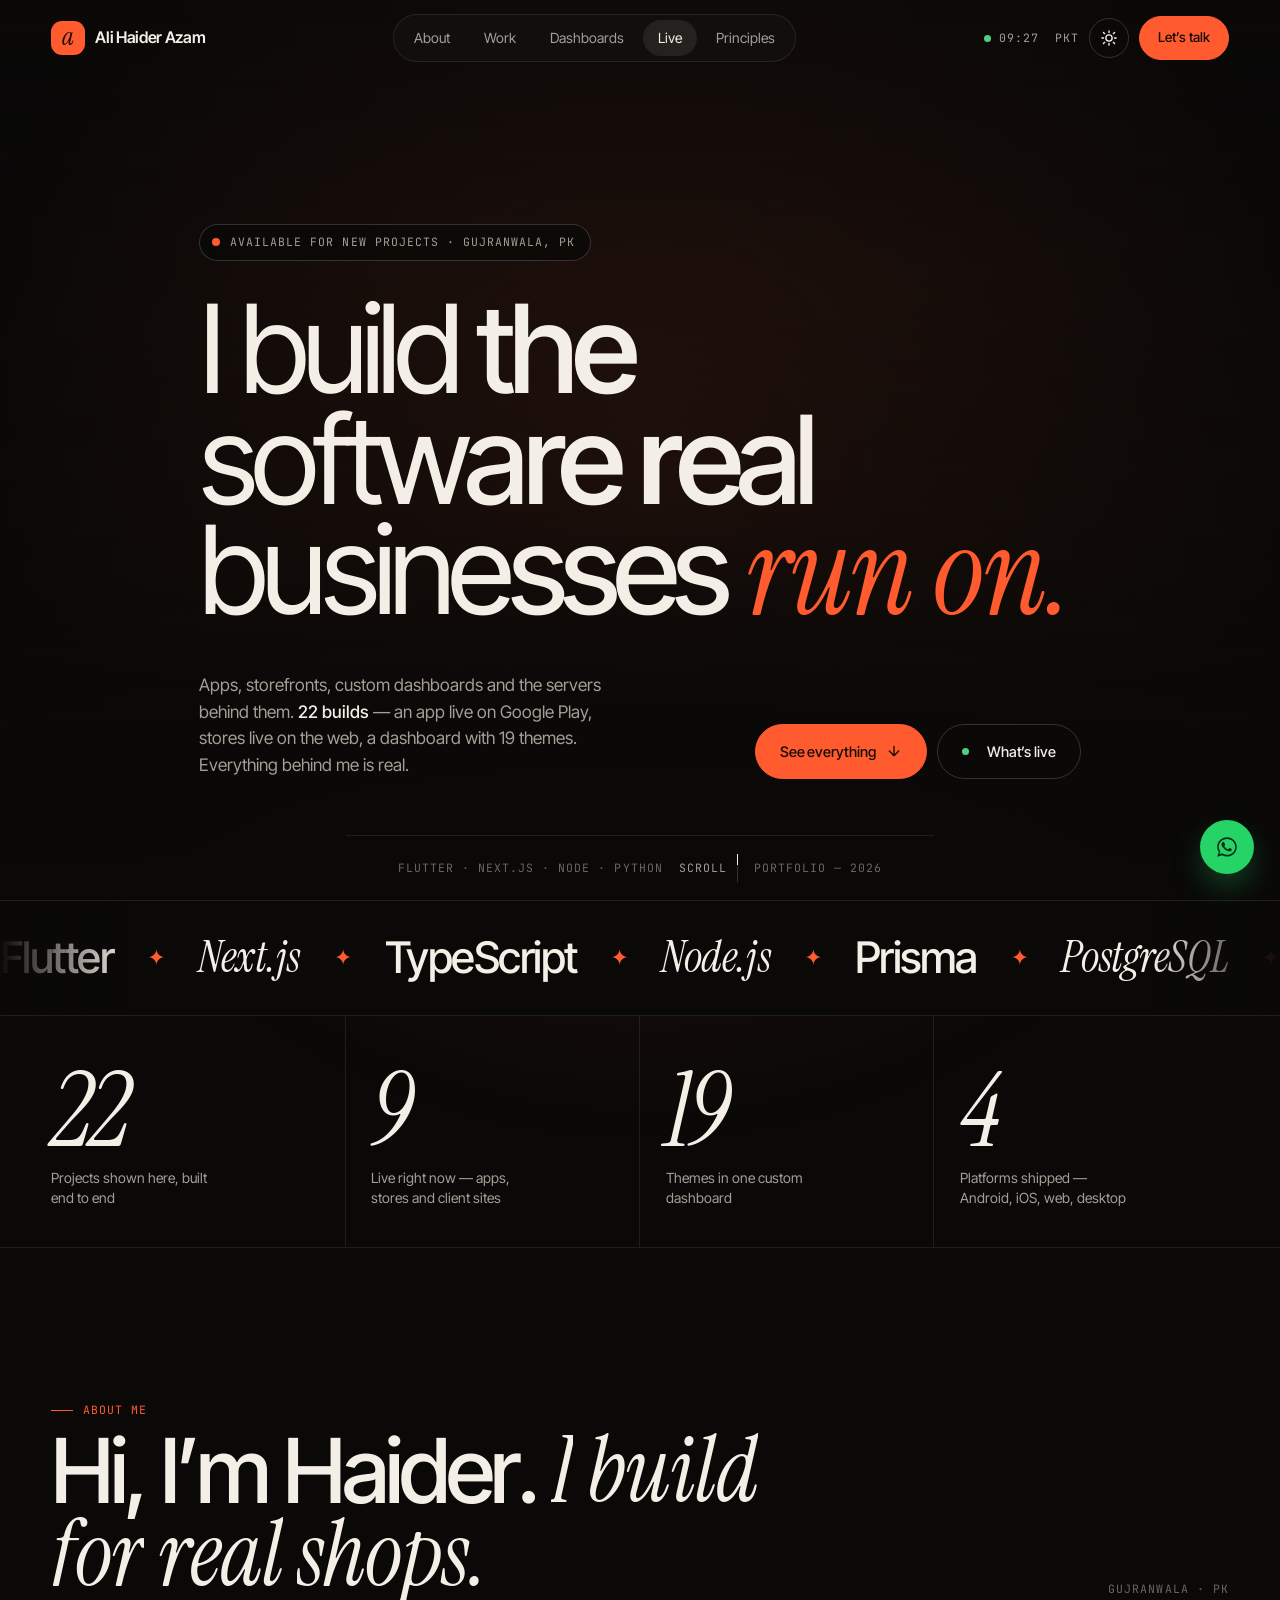
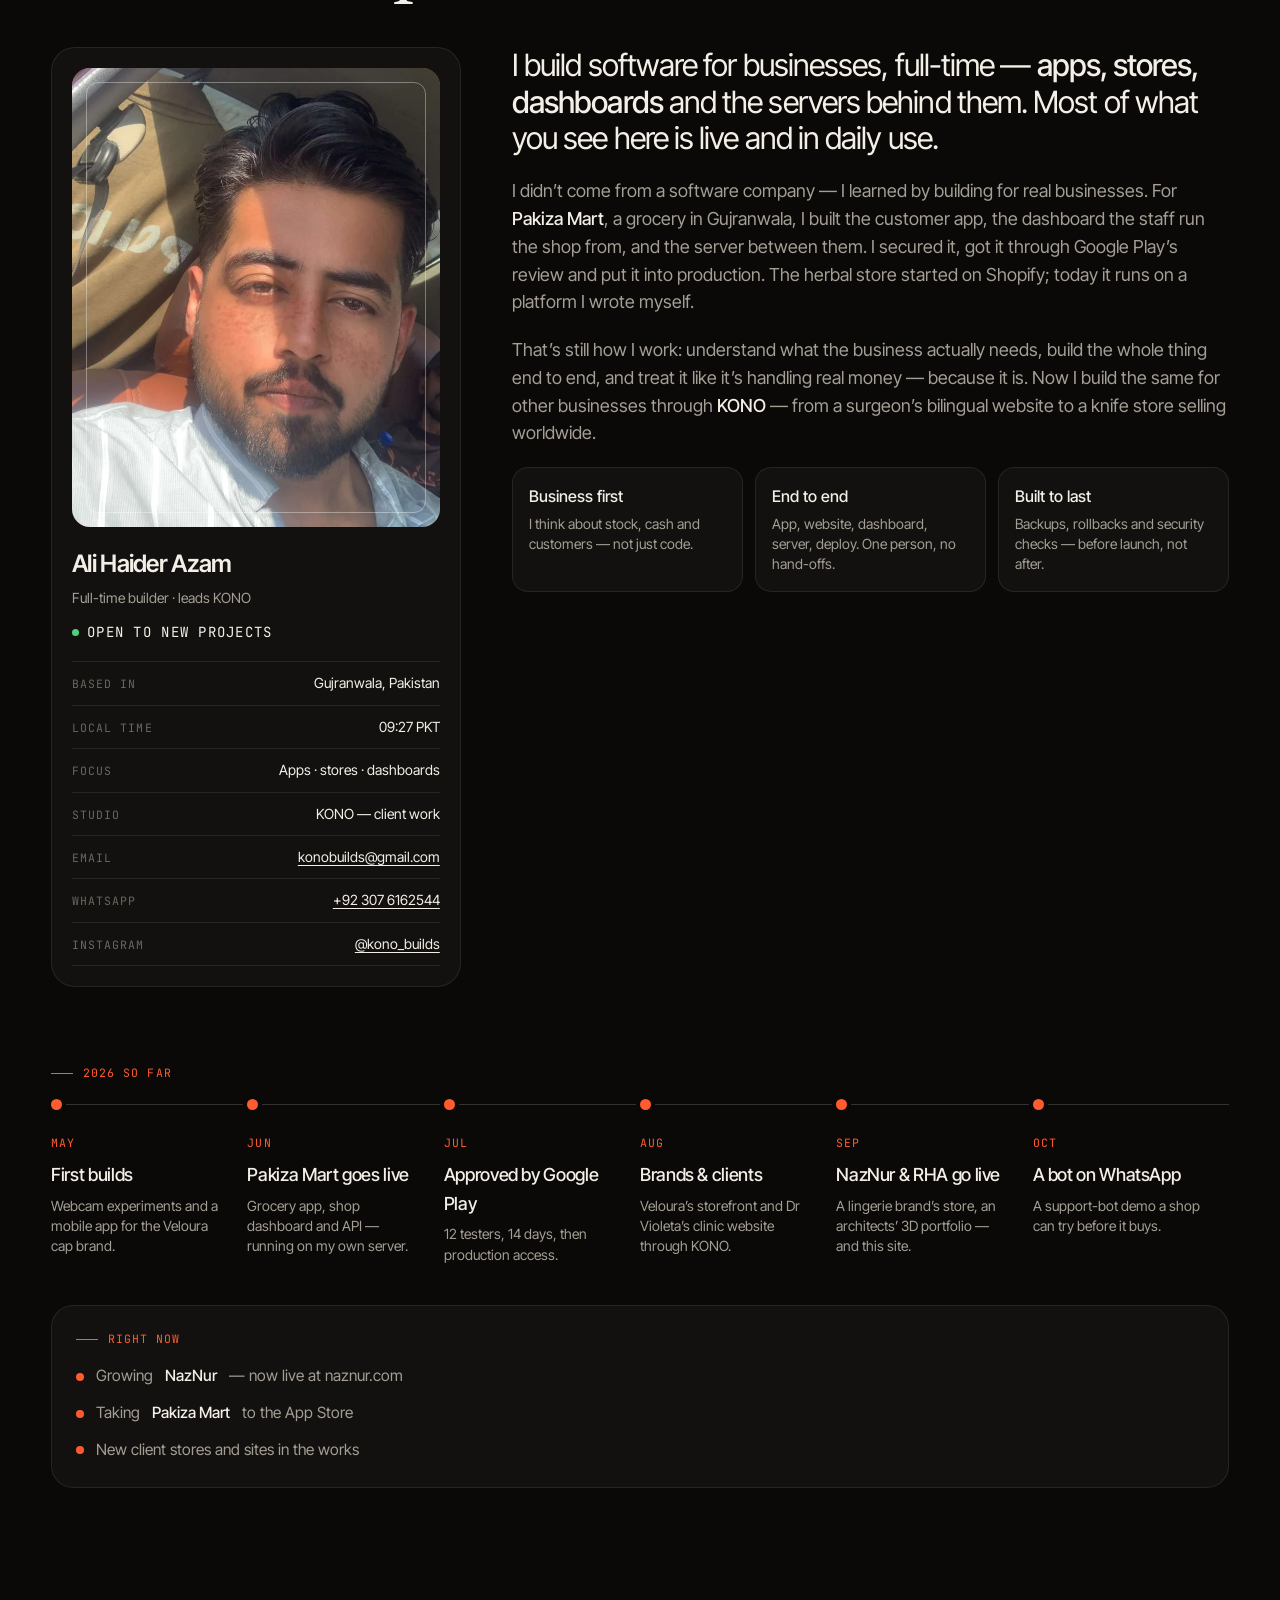
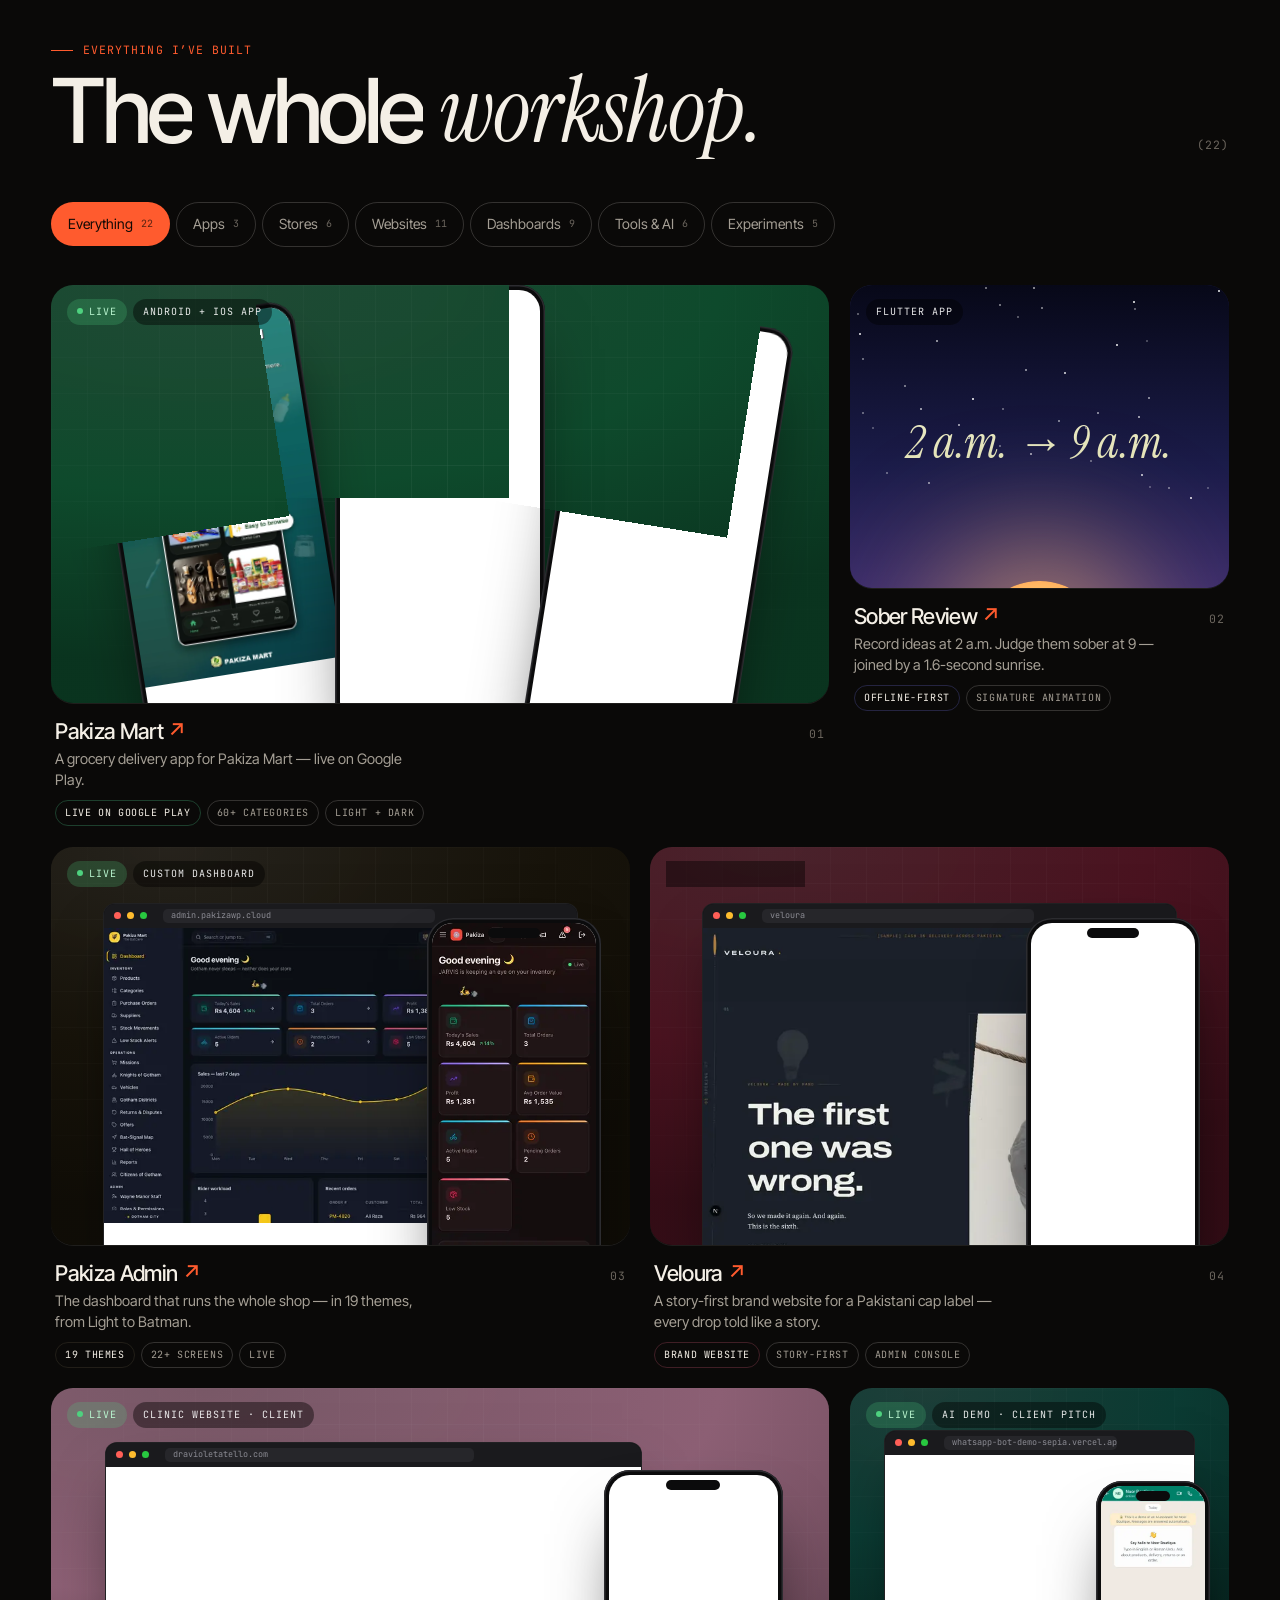
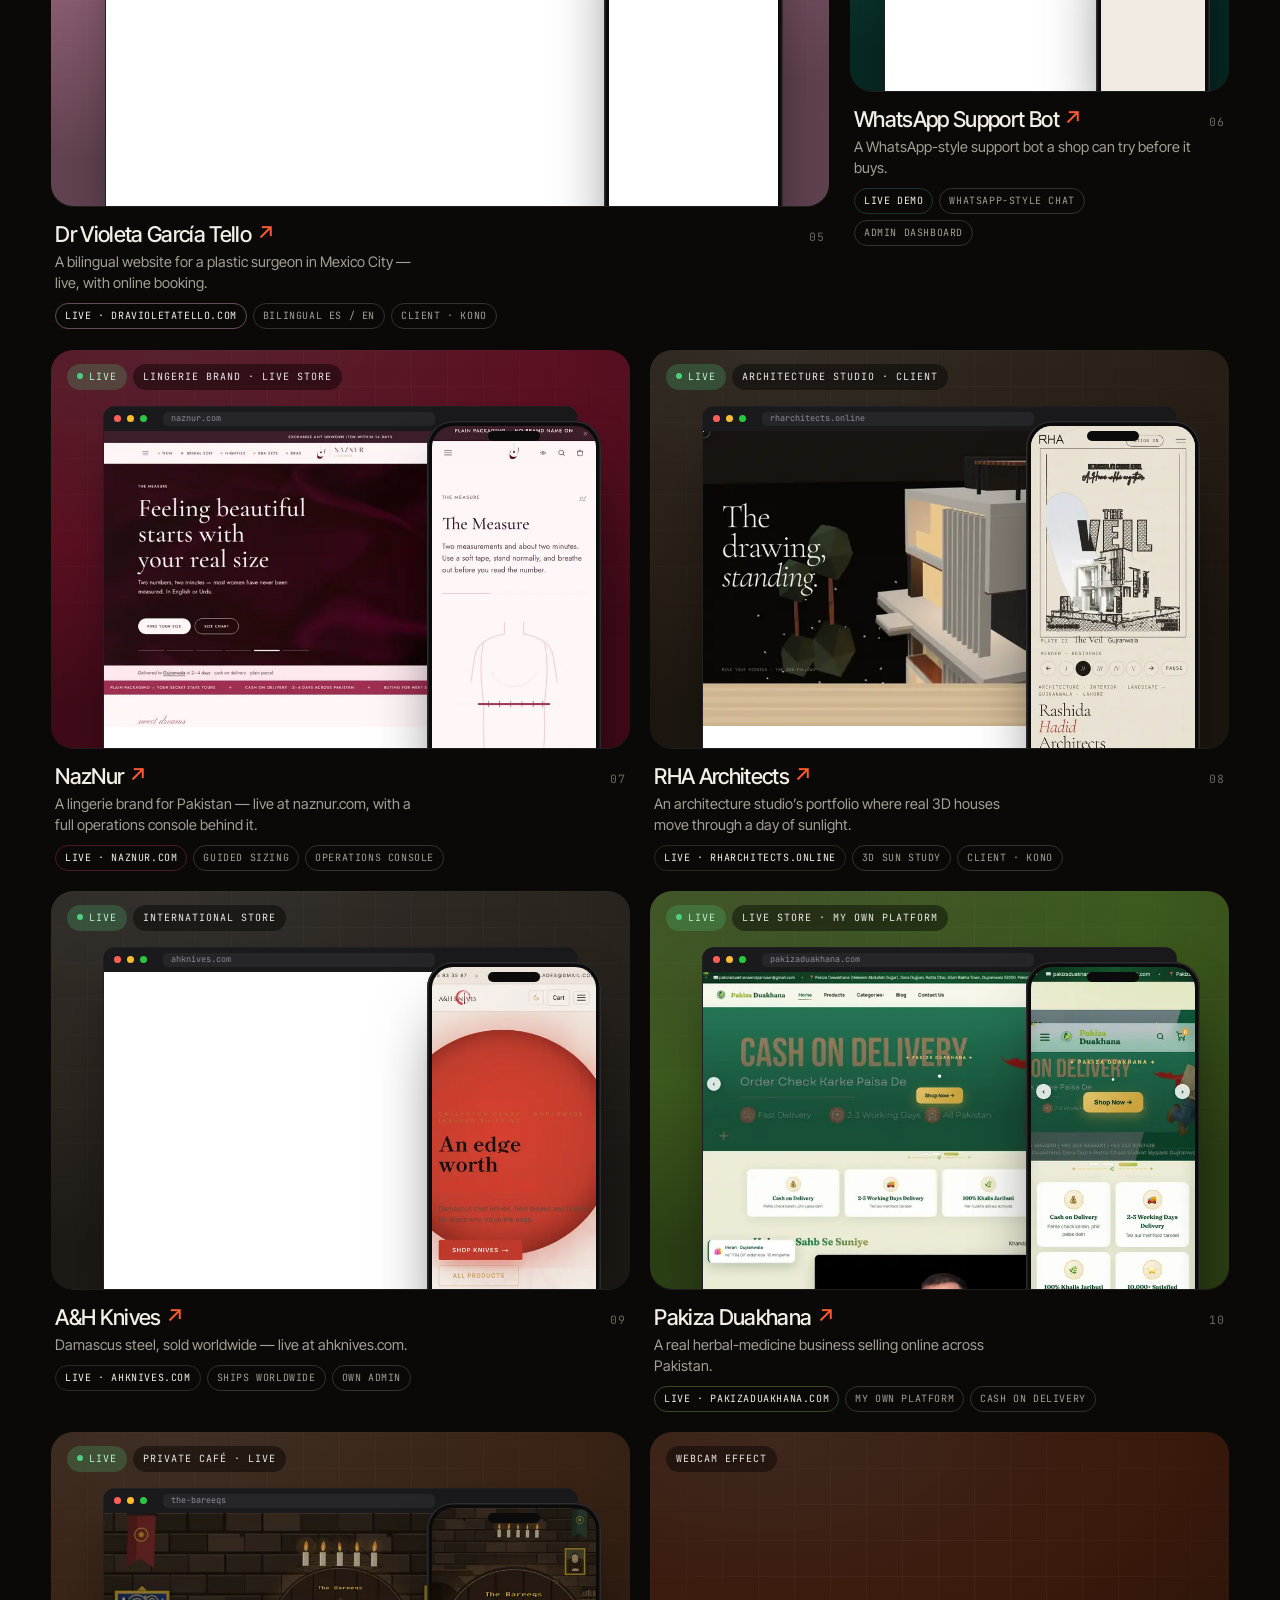
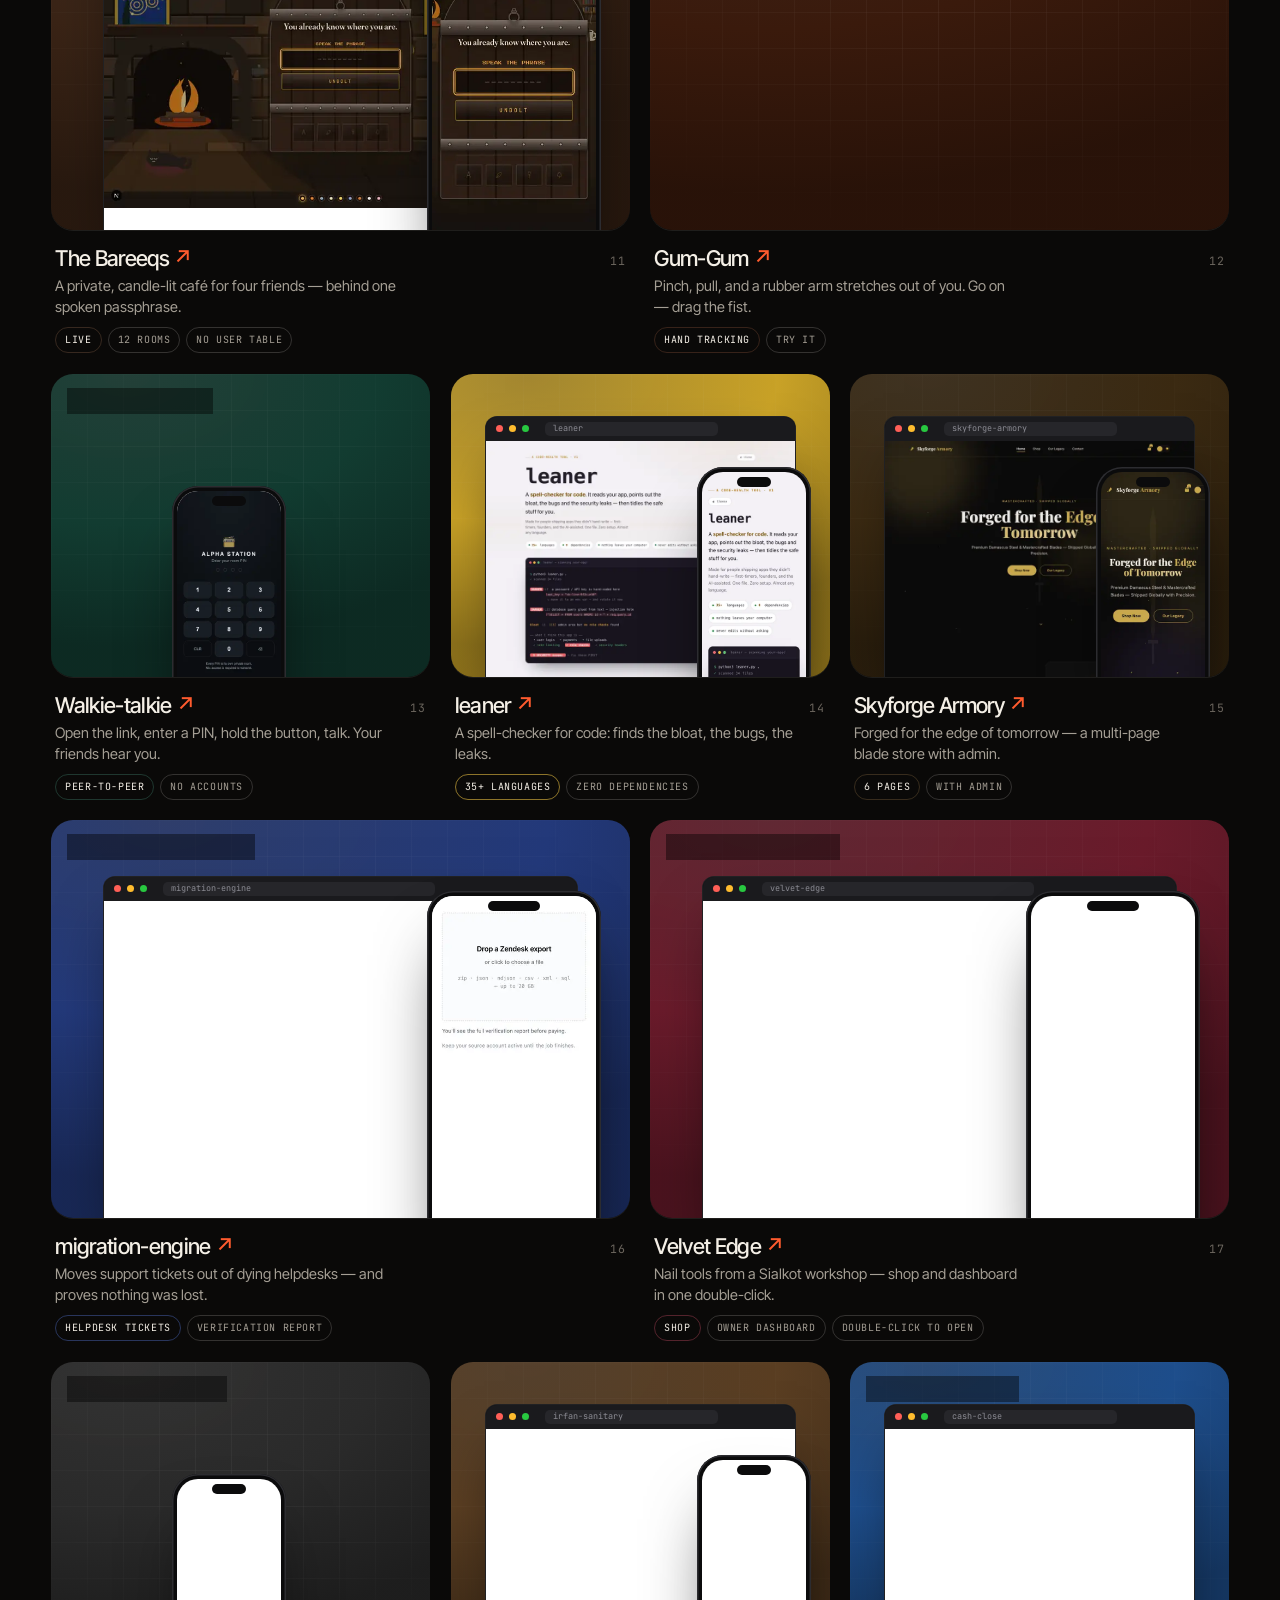
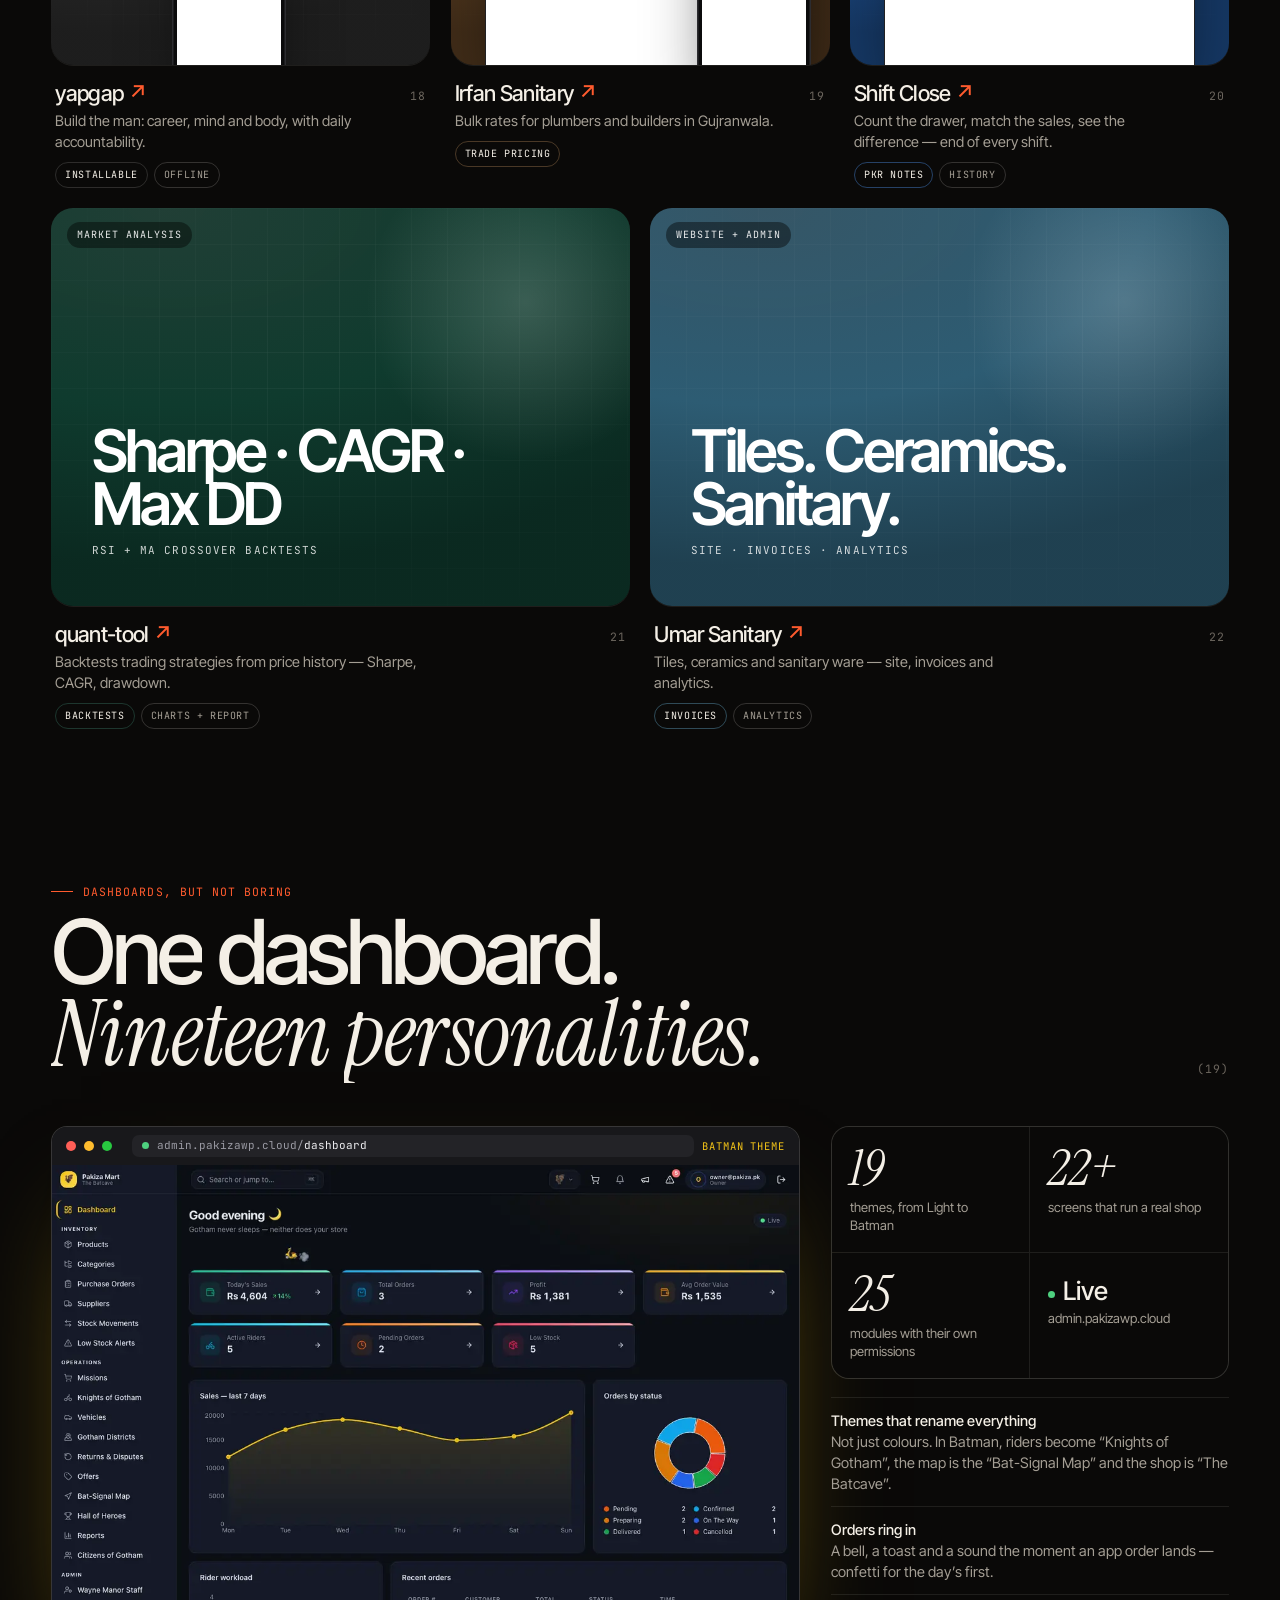
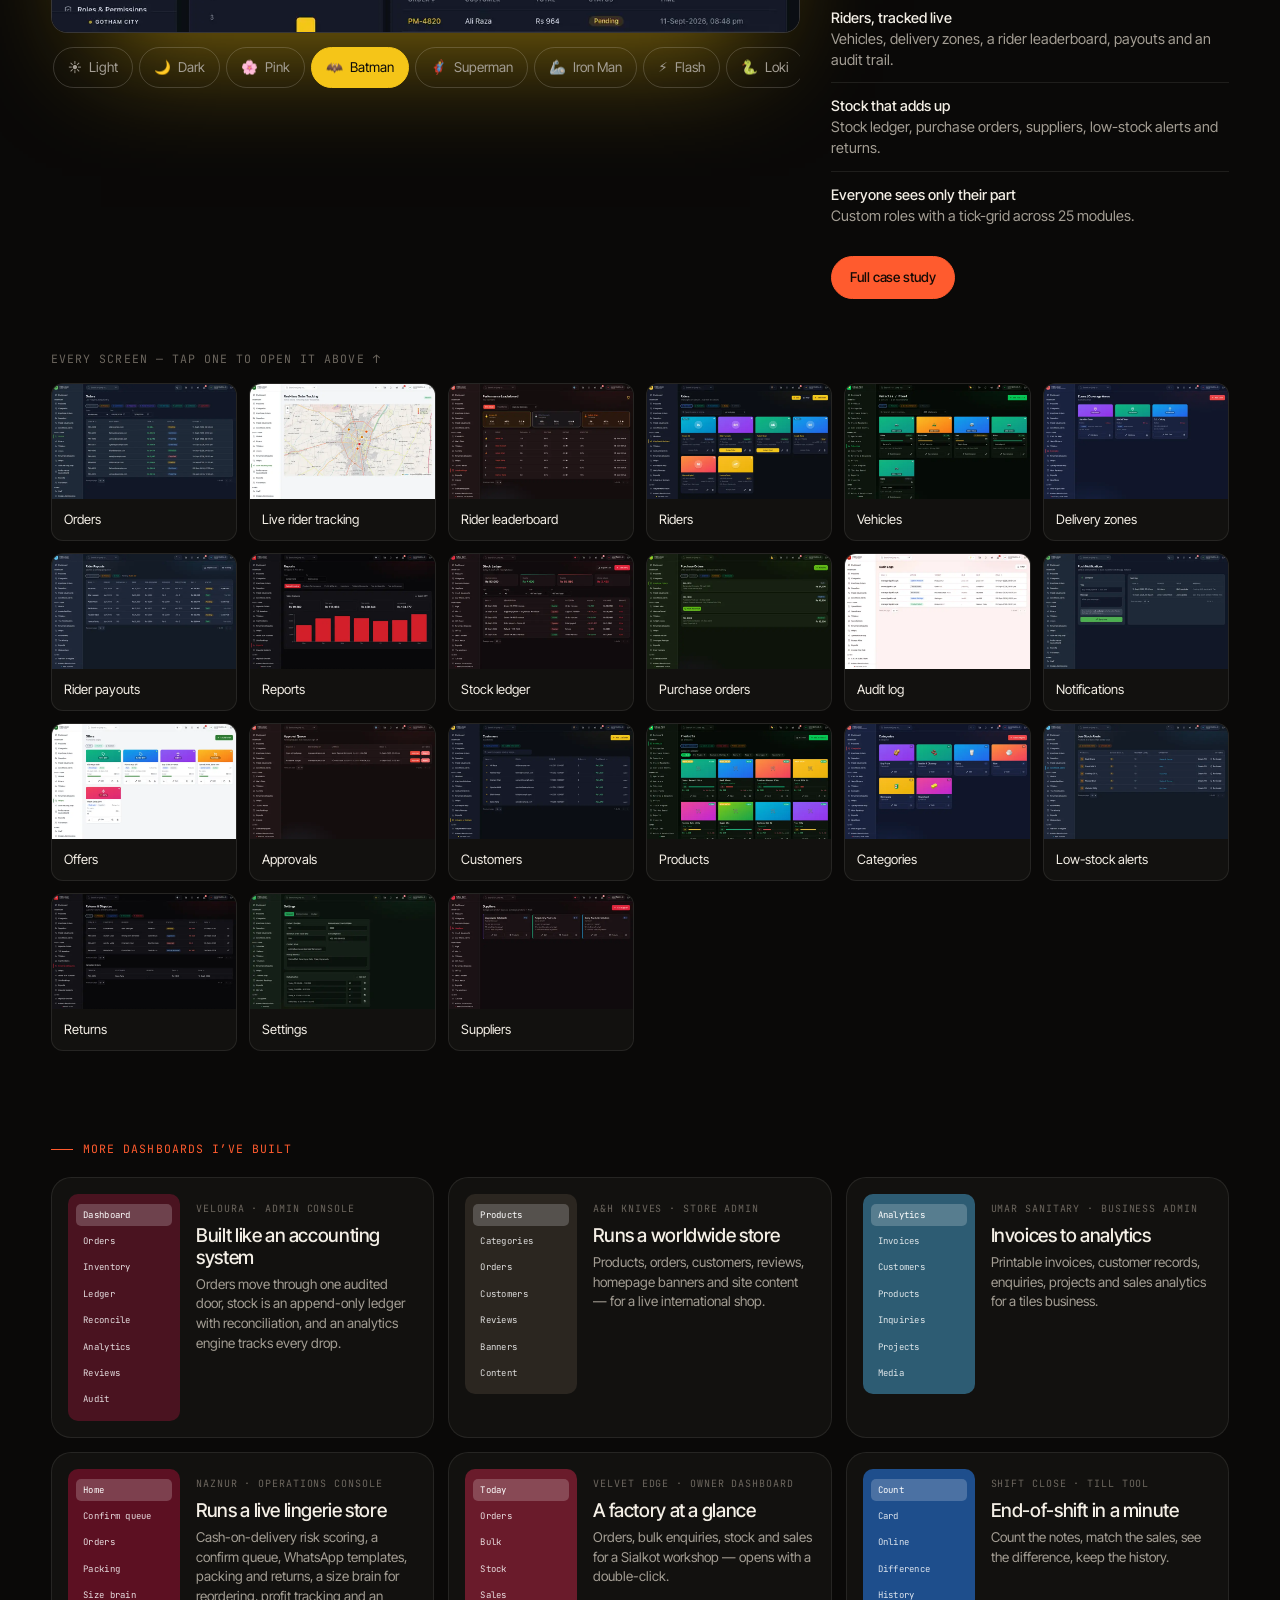
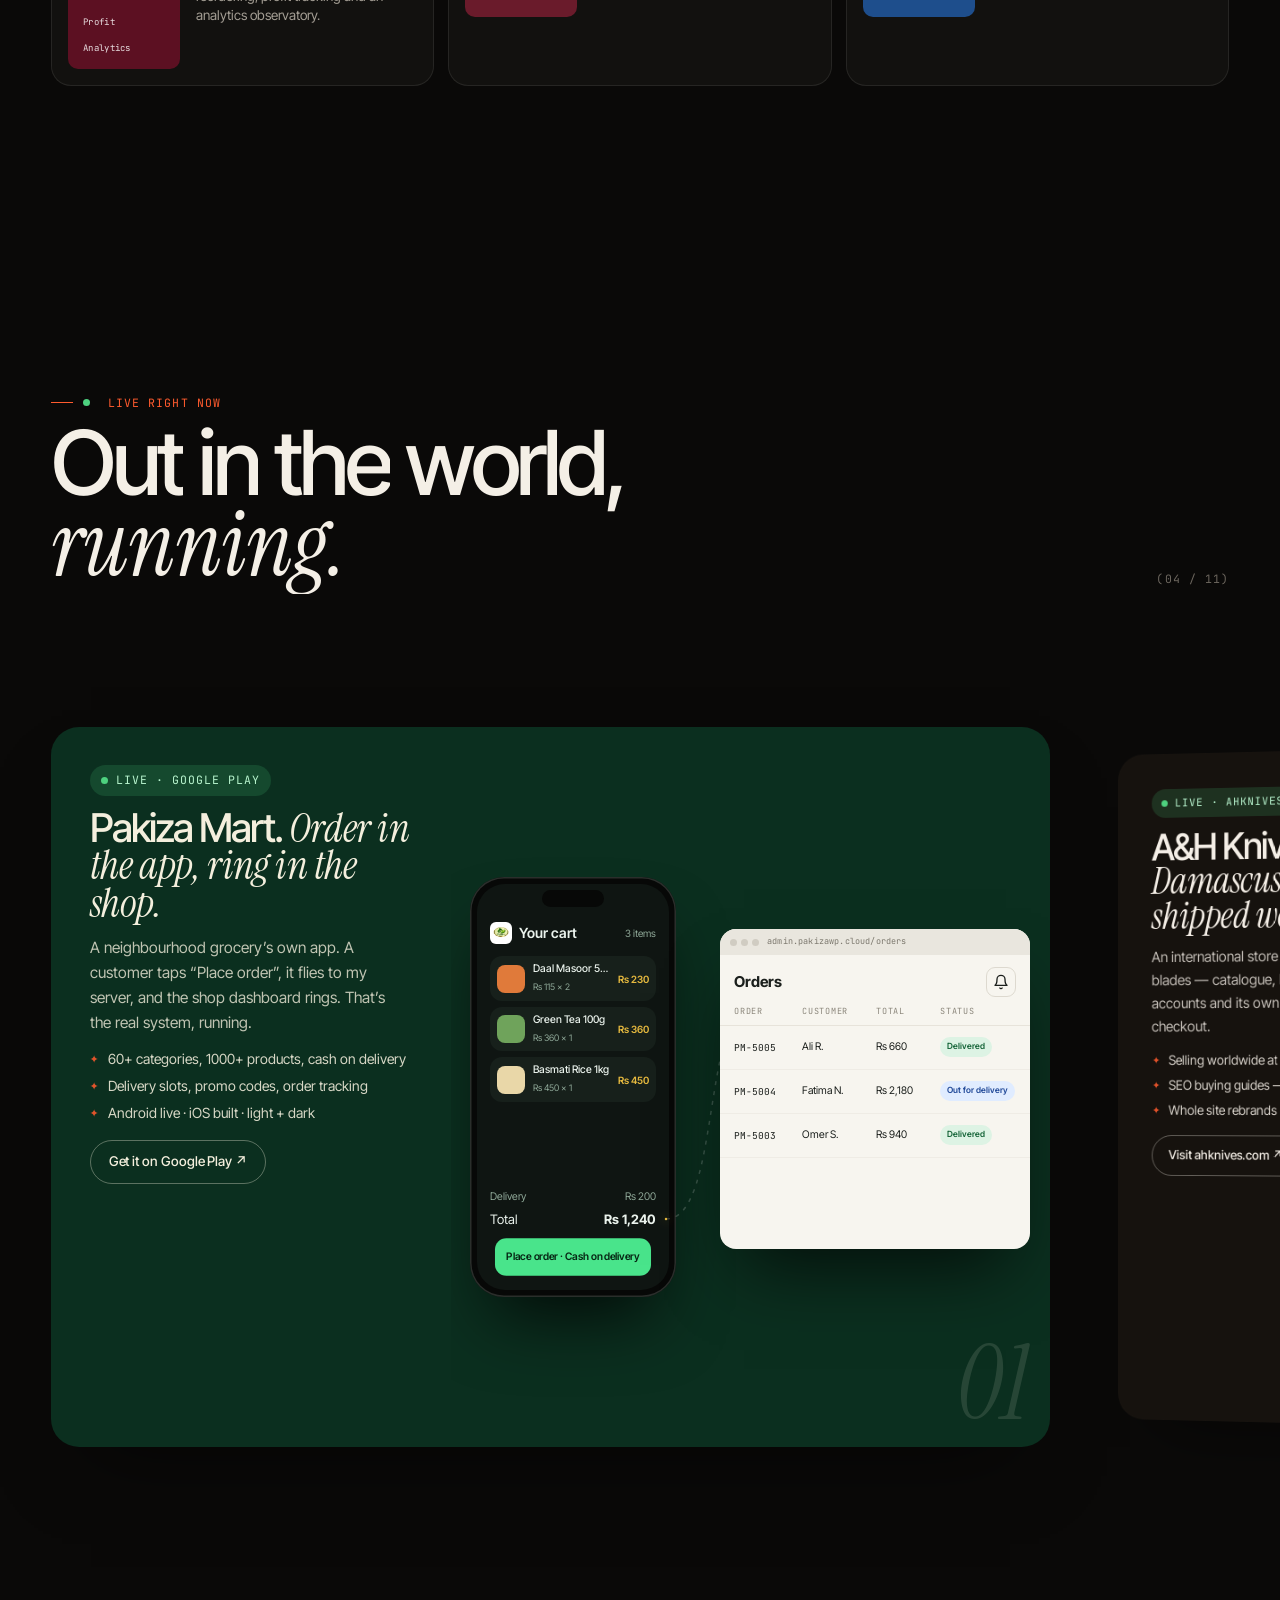
==== index.html @ 32386cd8 "Update portfolio (2026-10-10 07:52) Co-Authored-By: Claude Opus 5 <noreply@anthropic.com>" ====
<!doctype html>
<html lang="en" data-theme="dark">
<head>
<meta charset="utf-8">
<meta name="viewport" content="width=device-width,initial-scale=1,viewport-fit=cover">
<title>Ali Haider Azam — I build the software real businesses run on</title>
<meta name="description" content="Ali Haider Azam builds mobile apps, storefronts, custom dashboards and the servers behind them — live on Google Play and the web, taking real orders. Gujranwala, Pakistan.">
<meta name="theme-color" content="#0A0908">
<meta property="og:type" content="website">
<meta property="og:title" content="Ali Haider Azam — I build the software real businesses run on">
<meta property="og:description" content="Apps, storefronts, custom dashboards and backends — 22 builds, many of them live.">
<meta property="og:url" content="https://haiderportfolio.online/">
<meta property="og:image" content="https://haiderportfolio.online/assets/og.jpg">
<link rel="canonical" href="https://haiderportfolio.online/">
<meta name="twitter:card" content="summary_large_image">
<link rel="icon" href="data:image/svg+xml,%3Csvg xmlns='http://www.w3.org/2000/svg' viewBox='0 0 64 64'%3E%3Crect width='64' height='64' rx='16' fill='%23FF5B2E'/%3E%3Ctext x='32' y='46' font-family='Georgia,serif' font-style='italic' font-size='44' text-anchor='middle' fill='%23140A05'%3Ea%3C/text%3E%3C/svg%3E">
<script>
  // Before first paint: restore saved theme and flag that JS is running (turns animations on).
  (function () {
    var d = document.documentElement, t = null;
    try { t = localStorage.getItem('theme'); } catch (e) {}
    if (t === 'light' || t === 'dark') d.setAttribute('data-theme', t);
    d.classList.add('js');
  })();
</script>
<link rel="preconnect" href="https://fonts.googleapis.com">
<link rel="preconnect" href="https://fonts.gstatic.com" crossorigin>
<link href="https://fonts.googleapis.com/css2?family=Instrument+Serif:ital@0;1&family=Inter+Tight:wght@300..800&family=JetBrains+Mono:wght@400;500&display=swap" rel="stylesheet">
<!-- ?v= numbers force browsers to fetch fresh files after an update; bump them when you change a file -->
<link rel="stylesheet" href="styles.css?v=12">
</head>
<body>

<div class="loader" id="loader" aria-hidden="true">
  <div class="loader__meta mono"><span>Ali Haider Azam · KONO</span><span>Portfolio © 2026</span></div>
  <div class="loader__name" id="loaderName">Ali Haider Azam</div>
  <div class="loader__bar"><i id="loaderBar"></i></div>
  <div class="loader__count" id="loaderCount">00</div>
</div>

<div class="progress" id="progress" aria-hidden="true"></div>
<div class="cursor" id="cursor" aria-hidden="true"><span class="cursor__label" id="cursorLabel"></span></div>
<div class="ambient" aria-hidden="true"></div>

<!-- ============ NAV ============ -->
<header class="nav" id="nav">
  <a href="#top" class="nav__brand" aria-label="Ali Haider Azam — back to top">
    <span class="nav__mark serif" aria-hidden="true">a</span>
    <span class="nav__name">Ali Haider Azam</span>
  </a>
  <nav class="nav__links" aria-label="Primary">
    <a href="#about">About</a>
    <a href="#work">Work</a>
    <a href="#dashboards">Dashboards</a>
    <a href="#live">Live</a>
    <a href="#principles">Principles</a>
  </nav>
  <div class="nav__right">
    <span class="nav__clock mono" title="My local time in Gujranwala"><i class="dot"></i><span data-clock>--:--</span>&nbsp;PKT</span>
    <button class="icon-btn" id="themeBtn" type="button" aria-label="Switch between light and dark theme">
      <svg class="i-sun" viewBox="0 0 24 24" width="18" height="18" fill="none" stroke="currentColor" stroke-width="1.8" stroke-linecap="round"><circle cx="12" cy="12" r="4.2"/><path d="M12 2.5v2.2M12 19.3v2.2M4.6 4.6l1.6 1.6M17.8 17.8l1.6 1.6M2.5 12h2.2M19.3 12h2.2M4.6 19.4l1.6-1.6M17.8 6.2l1.6-1.6"/></svg>
      <svg class="i-moon" viewBox="0 0 24 24" width="18" height="18" fill="none" stroke="currentColor" stroke-width="1.8" stroke-linecap="round" stroke-linejoin="round"><path d="M20.5 14.2A8.5 8.5 0 1 1 9.8 3.5a6.8 6.8 0 0 0 10.7 10.7z"/></svg>
    </button>
    <a href="#contact" class="btn btn--sm btn--accent nav__cta" data-magnetic>Let’s talk</a>
    <button class="icon-btn nav__menu" id="menuBtn" type="button" aria-label="Open menu" aria-expanded="false" aria-controls="menu"><span></span><span></span></button>
  </div>
</header>

<div class="menu" id="menu" aria-hidden="true">
  <nav class="menu__links" aria-label="Mobile">
    <a href="#about"><span class="mono">01</span>About</a>
    <a href="#work"><span class="mono">02</span>Work</a>
    <a href="#dashboards"><span class="mono">03</span>Dashboards</a>
    <a href="#live"><span class="mono">04</span>Live</a>
    <a href="#contact"><span class="mono">05</span>Contact</a>
  </nav>
  <p class="menu__foot mono">Gujranwala, Pakistan · <span data-clock>--:--</span> PKT</p>
</div>

<main>

<!-- ============ HERO ============ -->
<section class="hero" id="top">
  <div class="wall" id="wall" aria-hidden="true"></div>
  <div class="wrap hero__content">
    <p class="hero__kicker mono" data-hero style="--d:0"><span class="pulse"></span>Available for new projects · Gujranwala, PK</p>
    <h1 class="hero__title" aria-label="I build the software real businesses run on.">
      <span class="line" aria-hidden="true"><span class="w kin" style="--d:0">I</span> <span class="w kin" style="--d:1">build</span> <span class="w kin" style="--d:2">the</span></span>
      <span class="line" aria-hidden="true"><span class="w kin" style="--d:3">software</span> <span class="w kin" style="--d:4">real</span></span>
      <span class="line" aria-hidden="true"><span class="w kin" style="--d:5">businesses</span> <span class="w" style="--d:6"><em class="serif accent">run on.</em></span></span>
    </h1>
    <div class="hero__row">
      <p class="hero__sub" data-hero style="--d:6">Apps, storefronts, custom dashboards and the servers behind them. <b>22 builds</b> — an app live on Google Play, stores live on the web, a dashboard with 19 themes. Everything behind me is real.</p>
      <div class="hero__cta" data-hero style="--d:7">
        <a class="btn btn--accent" href="#work" data-magnetic>See everything
          <svg viewBox="0 0 24 24" width="16" height="16" fill="none" stroke="currentColor" stroke-width="2" stroke-linecap="round" stroke-linejoin="round"><path d="M12 5v14M5 12l7 7 7-7"/></svg></a>
        <a class="btn" href="#live" data-magnetic><span class="live-dot"></span>What’s live</a>
      </div>
    </div>
  </div>
  <div class="wrap hero__foot mono" data-hero style="--d:8">
    <span>Flutter · Next.js · Node · Python</span>
    <a href="#work" class="scrollcue">Scroll<span></span></a>
    <span>Portfolio — 2026</span>
  </div>
</section>

<!-- ============ MARQUEE ============ -->
<div class="marquee" role="img" aria-label="Technologies: Flutter, Next.js, TypeScript, Node.js, Prisma, PostgreSQL, Redis, Docker, Cloudflare R2, Shopify, Firebase, Python, OpenCV, MediaPipe">
  <div class="marquee__track" aria-hidden="true">
    <span>Flutter</span><i>✦</i><span class="serif">Next.js</span><i>✦</i><span>TypeScript</span><i>✦</i><span class="serif">Node.js</span><i>✦</i><span>Prisma</span><i>✦</i><span class="serif">PostgreSQL</span><i>✦</i><span>Redis</span><i>✦</i><span class="serif">Docker</span><i>✦</i><span>Cloudflare R2</span><i>✦</i><span class="serif">Shopify</span><i>✦</i><span>Firebase</span><i>✦</i><span class="serif">Python</span><i>✦</i><span>OpenCV</span><i>✦</i><span class="serif">MediaPipe</span><i>✦</i>
    <span>Flutter</span><i>✦</i><span class="serif">Next.js</span><i>✦</i><span>TypeScript</span><i>✦</i><span class="serif">Node.js</span><i>✦</i><span>Prisma</span><i>✦</i><span class="serif">PostgreSQL</span><i>✦</i><span>Redis</span><i>✦</i><span class="serif">Docker</span><i>✦</i><span>Cloudflare R2</span><i>✦</i><span class="serif">Shopify</span><i>✦</i><span>Firebase</span><i>✦</i><span class="serif">Python</span><i>✦</i><span>OpenCV</span><i>✦</i><span class="serif">MediaPipe</span><i>✦</i>
  </div>
</div>

<!-- ============ STATS ============ -->
<section class="wrap stats" aria-label="In numbers">
  <div class="stat" data-reveal style="--rd:0"><b><span data-count="22">0</span></b><span>Projects shown here, built end to end</span></div>
  <div class="stat" data-reveal style="--rd:1"><b><span data-count="9">0</span></b><span>Live right now — apps, stores and client sites</span></div>
  <div class="stat" data-reveal style="--rd:2"><b><span data-count="19">0</span></b><span>Themes in one custom dashboard</span></div>
  <div class="stat" data-reveal style="--rd:3"><b><span data-count="4">0</span></b><span>Platforms shipped — Android, iOS, web, desktop</span></div>
</section>

<!-- ============ ABOUT ME ============ -->
<section class="me" id="about">
  <div class="wrap">
    <header class="sec-head">
      <div>
        <p class="mono eyebrow">About me</p>
        <h2 data-split>Hi, I’m Haider. <em class="serif">I build for real shops.</em></h2>
      </div>
      <span class="sec-head__n mono">Gujranwala · PK</span>
    </header>

    <div class="me__grid">
      <aside class="me__card" data-reveal>
        <div class="me__portrait"><img src="assets/me.webp?v=4" alt="Ali Haider Azam" width="720" height="900" loading="lazy" decoding="async"><i class="me__ring" aria-hidden="true"></i></div>
        <div class="me__id">
          <b>Ali Haider Azam</b>
          <span>Full-time builder · leads KONO</span>
          <span class="mono"><span class="live-dot"></span>Open to new projects</span>
        </div>
        <ul class="me__facts">
          <li><span class="mono">Based in</span>Gujranwala, Pakistan</li>
          <li><span class="mono">Local time</span><span><span data-clock>--:--</span> PKT</span></li>
          <li><span class="mono">Focus</span>Apps · stores · dashboards</li>
          <li><span class="mono">Studio</span>KONO — client work</li>
          <li><span class="mono">Email</span><a href="mailto:konobuilds@gmail.com">konobuilds@gmail.com</a></li>
          <li><span class="mono">WhatsApp</span><a href="https://wa.me/923076162544" target="_blank" rel="noopener">+92 307 6162544</a></li>
          <li><span class="mono">Instagram</span><a href="https://instagram.com/kono_builds" target="_blank" rel="noopener">@kono_builds</a></li>
        </ul>
      </aside>

      <div class="me__story">
        <p class="me__lead" data-reveal>I build software for businesses, full-time — <b>apps, stores, dashboards</b> and the servers behind them. Most of what you see here is live and in daily use.</p>
        <p data-reveal>I didn’t come from a software company — I learned by building for real businesses. For <b>Pakiza Mart</b>, a grocery in Gujranwala, I built the customer app, the dashboard the staff run the shop from, and the server between them. I secured it, got it through Google Play’s review and put it into production. The herbal store started on Shopify; today it runs on a platform I wrote myself.</p>
        <p data-reveal>That’s still how I work: understand what the business actually needs, build the whole thing end to end, and treat it like it’s handling real money — because it is. Now I build the same for other businesses through <b>KONO</b> — from a surgeon’s bilingual website to a knife store selling worldwide.</p>
        <div class="me__values" data-reveal>
          <div><b>Business first</b><span>I think about stock, cash and customers — not just code.</span></div>
          <div><b>End to end</b><span>App, website, dashboard, server, deploy. One person, no hand-offs.</span></div>
          <div><b>Built to last</b><span>Backups, rollbacks and security checks — before launch, not after.</span></div>
        </div>
      </div>
    </div>

    <div class="me__time" data-reveal>
      <p class="mono eyebrow">2026 so far</p>
      <ol class="tl">
        <li><span class="mono">May</span><b>First builds</b><p>Webcam experiments and a mobile app for the Veloura cap brand.</p></li>
        <li><span class="mono">Jun</span><b>Pakiza Mart goes live</b><p>Grocery app, shop dashboard and API — running on my own server.</p></li>
        <li><span class="mono">Jul</span><b>Approved by Google Play</b><p>12 testers, 14 days, then production access.</p></li>
        <li><span class="mono">Aug</span><b>Brands &amp; clients</b><p>Veloura’s storefront and Dr Violeta’s clinic website through KONO.</p></li>
        <li><span class="mono">Sep</span><b>NazNur &amp; RHA go live</b><p>A lingerie brand’s store, an architects’ 3D portfolio — and this site.</p></li>
        <li><span class="mono">Oct</span><b>A bot on WhatsApp</b><p>A support-bot demo a shop can try before it buys.</p></li>
      </ol>
    </div>

    <div class="now" data-reveal>
      <p class="mono eyebrow">Right now</p>
      <ul>
        <li><span class="pulse"></span>Growing <b>NazNur</b> — now live at naznur.com</li>
        <li><span class="pulse"></span>Taking <b>Pakiza Mart</b> to the App Store</li>
        <li><span class="pulse"></span>New client stores and sites in the works</li>
      </ul>
    </div>
  </div>
</section>

<!-- ============ WORK ============ -->
<section class="work" id="work">
  <div class="wrap">
    <header class="sec-head">
      <div>
        <p class="mono eyebrow">Everything I’ve built</p>
        <h2 data-split>The whole <em class="serif">workshop.</em></h2>
      </div>
      <span class="sec-head__n mono" id="workCount">(20)</span>
    </header>
    <div class="filters" id="filters" role="group" aria-label="Filter projects"></div>
    <div class="grid" id="grid"></div>
  </div>
</section>

<!-- ============ DASHBOARDS ============ -->
<section class="dsh-sec" id="dashboards">
  <div class="wrap">
    <header class="sec-head">
      <div>
        <p class="mono eyebrow">Dashboards, but not boring</p>
        <h2 data-split>One dashboard. <em class="serif">Nineteen personalities.</em></h2>
      </div>
      <span class="sec-head__n mono">(19)</span>
    </header>

    <div class="dsh" id="dsh">
      <div class="dsh__main" data-reveal>
        <div class="dsh__frame">
          <div class="bar"><i></i><i></i><i></i><span class="url"><span class="live-dot"></span>admin.pakizawp.cloud/<b id="dshPath">dashboard</b></span><span class="dsh__theme mono" id="dshThemeName">Batman theme</span></div>
          <div class="dsh__view" id="dshView" role="img" aria-label="The Pakiza admin dashboard, shown in the selected theme"></div>
        </div>
        <div class="dsh__themes" id="dshThemes" role="radiogroup" aria-label="Choose a dashboard theme"></div>
      </div>
      <aside class="dsh__side" data-reveal style="--rd:1">
        <div class="dsh__stats">
          <div><b>19</b><span>themes, from Light to Batman</span></div>
          <div><b>22+</b><span>screens that run a real shop</span></div>
          <div><b>25</b><span>modules with their own permissions</span></div>
          <div><b class="live"><span class="live-dot"></span>Live</b><span>admin.pakizawp.cloud</span></div>
        </div>
        <ul class="dsh__feats">
          <li><b>Themes that rename everything</b>Not just colours. In Batman, riders become “Knights of Gotham”, the map is the “Bat-Signal Map” and the shop is “The Batcave”.</li>
          <li><b>Orders ring in</b>A bell, a toast and a sound the moment an app order lands — confetti for the day’s first.</li>
          <li><b>Riders, tracked live</b>Vehicles, delivery zones, a rider leaderboard, payouts and an audit trail.</li>
          <li><b>Stock that adds up</b>Stock ledger, purchase orders, suppliers, low-stock alerts and returns.</li>
          <li><b>Everyone sees only their part</b>Custom roles with a tick-grid across 25 modules.</li>
        </ul>
        <div class="dsh__btns">
          <button class="btn btn--accent btn--sm" type="button" data-open="pakiza-admin">Full case study</button>
        </div>
      </aside>
    </div>

    <p class="mono dsh__label">Every screen — tap one to open it above ↑</p>
    <div class="dsh__pages" id="dshPages"></div>

    <div class="dsh__more">
      <p class="mono eyebrow">More dashboards I’ve built</p>
      <div class="more-grid">
        <button class="mcard" type="button" data-open="veloura" style="--mc:#4A1320">
          <span class="mcard__side" aria-hidden="true"><i>Dashboard</i><i>Orders</i><i>Inventory</i><i>Ledger</i><i>Reconcile</i><i>Analytics</i><i>Reviews</i><i>Audit</i></span>
          <span><span class="mono">Veloura · admin console</span><h4>Built like an accounting system</h4><p>Orders move through one audited door, stock is an append-only ledger with reconciliation, and an analytics engine tracks every drop.</p></span>
        </button>
        <button class="mcard" type="button" data-open="ahk" style="--mc:#2B2620">
          <span class="mcard__side" aria-hidden="true"><i>Products</i><i>Categories</i><i>Orders</i><i>Customers</i><i>Reviews</i><i>Banners</i><i>Content</i></span>
          <span><span class="mono">A&amp;H Knives · store admin</span><h4>Runs a worldwide store</h4><p>Products, orders, customers, reviews, homepage banners and site content — for a live international shop.</p></span>
        </button>
        <button class="mcard" type="button" data-open="umar" style="--mc:#2D5C73">
          <span class="mcard__side" aria-hidden="true"><i>Analytics</i><i>Invoices</i><i>Customers</i><i>Products</i><i>Inquiries</i><i>Projects</i><i>Media</i></span>
          <span><span class="mono">Umar Sanitary · business admin</span><h4>Invoices to analytics</h4><p>Printable invoices, customer records, enquiries, projects and sales analytics for a tiles business.</p></span>
        </button>
        <button class="mcard" type="button" data-open="naznur" style="--mc:#5C1022">
          <span class="mcard__side" aria-hidden="true"><i>Home</i><i>Confirm queue</i><i>Orders</i><i>Packing</i><i>Size brain</i><i>Profit</i><i>Analytics</i></span>
          <span><span class="mono">NazNur · operations console</span><h4>Runs a live lingerie store</h4><p>Cash-on-delivery risk scoring, a confirm queue, WhatsApp templates, packing and returns, a size brain for reordering, profit tracking and an analytics observatory.</p></span>
        </button>
        <button class="mcard" type="button" data-open="velvet" style="--mc:#6A1B2B">
          <span class="mcard__side" aria-hidden="true"><i>Today</i><i>Orders</i><i>Bulk</i><i>Stock</i><i>Sales</i></span>
          <span><span class="mono">Velvet Edge · owner dashboard</span><h4>A factory at a glance</h4><p>Orders, bulk enquiries, stock and sales for a Sialkot workshop — opens with a double-click.</p></span>
        </button>
        <button class="mcard" type="button" data-open="cashclose" style="--mc:#1E4E8C">
          <span class="mcard__side" aria-hidden="true"><i>Count</i><i>Card</i><i>Online</i><i>Difference</i><i>History</i></span>
          <span><span class="mono">Shift Close · till tool</span><h4>End-of-shift in a minute</h4><p>Count the notes, match the sales, see the difference, keep the history.</p></span>
        </button>
      </div>
    </div>
  </div>
</section>

<!-- ============ LIVE (slides) ============ -->
<section class="play" id="live">
  <div class="wrap play__head">
    <header class="sec-head">
      <div>
        <p class="mono eyebrow"><span class="live-dot"></span>Live right now</p>
        <h2 data-split>Out in the world, <em class="serif">running.</em></h2>
      </div>
      <span class="sec-head__n mono">(<span id="playNow">01</span> / 11)</span>
    </header>
  </div>
  <div class="play__pin" id="playPin">
    <div class="play__track" id="playTrack">

      <!-- 1. Pakiza Mart app — live on Google Play -->
      <article class="panel" style="--pc:#0B2F1F;--pf:#F4EFDD">
        <div class="panel__info">
          <span class="mono live-tag"><i></i>Live · Google Play</span>
          <h3>Pakiza Mart. <em class="serif">Order in the app, ring in the shop.</em></h3>
          <p>A neighbourhood grocery’s own app. A customer taps “Place order”, it flies to my server, and the shop dashboard rings. That’s the real system, running.</p>
          <ul class="panel__feats">
            <li>60+ categories, 1000+ products, cash on delivery</li>
            <li>Delivery slots, promo codes, order tracking</li>
            <li>Android live · iOS built · light + dark</li>
          </ul>
          <div class="panel__btns"><a class="btn btn--sm btn--light" href="https://play.google.com/store/apps/details?id=com.pakizamart.pakiza_mart" target="_blank" rel="noopener">Get it on Google Play ↗</a></div>
        </div>
        <div class="panel__stage">
          <div class="flow" id="flow">
            <div class="flow__stage" id="flowStage" role="img" aria-label="Animation: an order placed in the Pakiza Mart app travels to the admin dashboard, which rings and assigns a rider.">
              <div class="phone">
                <div class="phone__notch"></div>
                <div class="phone__screen">
                  <div class="ph-top"><img src="assets/pakiza-logo.webp" alt="" width="22" height="22"><span class="ph-title">Your cart</span><span class="ph-count" id="phCount">3 items</span></div>
                  <ul class="ph-items" id="phItems"></ul>
                  <div class="ph-sum"><div><span>Delivery</span><span id="phFee">Rs 200</span></div><div class="ph-total"><span>Total</span><b id="phTotal">Rs 1,240</b></div></div>
                  <div class="ph-btn" id="phBtn">Place order · Cash on delivery</div>
                  <div class="ph-done" id="phDone">
                    <div class="ph-check"><svg viewBox="0 0 24 24" width="30" height="30" fill="none" stroke="currentColor" stroke-width="3" stroke-linecap="round" stroke-linejoin="round"><path d="M5 12.5l4.5 4.5L19 7.5"/></svg></div>
                    <b>Order placed!</b><small>Shukriya — it’s on its way.</small><span class="mono" id="phOrderNo">PM-5006</span>
                  </div>
                </div>
              </div>
              <svg class="flow__wire" viewBox="0 0 560 440" aria-hidden="true">
                <path id="wireBase" d="M196 352 C 250 352, 232 150, 282 128"/>
                <path id="wireGlow" class="glow" d="M196 352 C 250 352, 232 150, 282 128"/>
              </svg>
              <div class="packet" id="packet"><span id="packetNo">PM-5006</span></div>
              <div class="dash">
                <div class="dash__bar"><span class="dots"><i></i><i></i><i></i></span><span class="dash__url mono">admin.pakizawp.cloud/orders</span></div>
                <div class="dash__head"><b>Orders</b>
                  <span class="bell" id="bell"><svg viewBox="0 0 24 24" width="16" height="16" fill="none" stroke="currentColor" stroke-width="2" stroke-linecap="round" stroke-linejoin="round"><path d="M6 8a6 6 0 1 1 12 0c0 7 3 9 3 9H3s3-2 3-9"/><path d="M10.3 21a1.9 1.9 0 0 0 3.4 0"/></svg><sup id="bellCount">0</sup></span>
                </div>
                <div class="dash__cols mono"><span>Order</span><span>Customer</span><span>Total</span><span>Status</span></div>
                <div class="dash__rows" id="dashRows"></div>
                <div class="toast" id="toast"><i></i><span>New order <b id="toastNo">PM-5006</b> · <span id="toastAmt">Rs 1,240</span></span></div>
              </div>
            </div>
          </div>
        </div>
        <span class="panel__num" aria-hidden="true">01</span>
      </article>

      <!-- 2. A&H Knives — live -->
      <article class="panel panel--site" style="--pc:#16120E;--pf:#F4EEE6">
        <div class="panel__info">
          <span class="mono live-tag"><i></i>Live · ahknives.com</span>
          <h3>A&amp;H Knives. <em class="serif">Damascus steel, shipped worldwide.</em></h3>
          <p>An international store for knives, swords and blades — catalogue, buying guides, customer accounts and its own admin, with safe card checkout.</p>
          <ul class="panel__feats">
            <li>Selling worldwide at ahknives.com</li>
            <li>SEO buying guides — Damascus steel, blade care</li>
            <li>Whole site rebrands from one config file</li>
          </ul>
          <div class="panel__btns"><a class="btn btn--sm btn--light" href="https://ahknives.com" target="_blank" rel="noopener">Visit ahknives.com ↗</a><button class="btn btn--sm btn--light" type="button" data-open="ahk">Details</button></div>
        </div>
        <div class="panel__stage">
          <div class="site">
            <div class="site__browser"><div class="bar"><i></i><i></i><i></i><span class="url">ahknives.com</span></div><div class="view"><img class="pan" src="assets/tiles/live-ahk-home-d.webp" alt="ahknives.com, live" loading="lazy" decoding="async"></div></div>
            <div class="site__phone"><div class="view"><img class="pan" src="assets/tiles/live-ahk-home-m.webp" alt="" loading="lazy" decoding="async"></div></div>
            <div class="site__tabs" role="tablist" aria-label="ahknives.com pages">
              <button role="tab" type="button" aria-selected="true" class="is-on" data-d="assets/tiles/live-ahk-home-d.webp" data-m="assets/tiles/live-ahk-home-m.webp" data-url="ahknives.com">Home</button>
              <button role="tab" type="button" aria-selected="false" data-d="assets/tiles/live-ahk-shop-d.webp" data-url="ahknives.com/shop">Shop</button>
              <button role="tab" type="button" aria-selected="false" data-d="assets/tiles/live-ahk-product-d.webp" data-m="assets/tiles/live-ahk-product-m.webp" data-url="ahknives.com/products">Product</button>
              <button role="tab" type="button" aria-selected="false" data-d="assets/tiles/live-ahk-guide-d.webp" data-url="ahknives.com/guides">Guide</button>
            </div>
          </div>
        </div>
        <span class="panel__num" aria-hidden="true">02</span>
      </article>

      <!-- 3. Pakiza Duakhana — live -->
      <article class="panel panel--site" style="--pc:#1F2A12;--pf:#F2EEDC">
        <div class="panel__info">
          <span class="mono live-tag"><i></i>Live · pakizaduakhana.com</span>
          <h3>Pakiza Duakhana. <em class="serif">Herbal remedies, delivered.</em></h3>
          <p>A herbal-medicine store, selling across Pakistan with cash on delivery — running on my own commerce platform, not a template.</p>
          <ul class="panel__feats">
            <li>My own Node + PostgreSQL + Redis platform</li>
            <li>Guest checkout, WhatsApp ordering, “ask the hakeem”</li>
            <li>Analytics admin · started on Shopify, moved to mine</li>
          </ul>
          <div class="panel__btns"><a class="btn btn--sm btn--light" href="https://pakizaduakhana.com" target="_blank" rel="noopener">Visit the store ↗</a><button class="btn btn--sm btn--light" type="button" data-open="duakhana">Details</button></div>
        </div>
        <div class="panel__stage">
          <div class="site">
            <div class="site__browser"><div class="bar"><i></i><i></i><i></i><span class="url">pakizaduakhana.com</span></div><div class="view"><img class="pan" src="assets/tiles/live-duakhana-home-d.webp" alt="pakizaduakhana.com, live" loading="lazy" decoding="async"></div></div>
            <div class="site__phone"><div class="view"><img class="pan" src="assets/tiles/live-duakhana-home-m.webp" alt="" loading="lazy" decoding="async"></div></div>
            <div class="site__tabs" role="tablist" aria-label="pakizaduakhana.com pages">
              <button role="tab" type="button" aria-selected="true" class="is-on" data-d="assets/tiles/live-duakhana-home-d.webp" data-m="assets/tiles/live-duakhana-home-m.webp" data-url="pakizaduakhana.com">Home</button>
              <button role="tab" type="button" aria-selected="false" data-d="assets/tiles/live-duakhana-collection-d.webp" data-url="pakizaduakhana.com/category/digestive-general-health">Category</button>
              <button role="tab" type="button" aria-selected="false" data-d="assets/tiles/live-duakhana-product-d.webp" data-m="assets/tiles/live-duakhana-product-m.webp" data-url="pakizaduakhana.com/product/choti-makhi-honey">Product</button>
            </div>
          </div>
        </div>
        <span class="panel__num" aria-hidden="true">03</span>
      </article>

      <!-- 4. NazNur — live -->
      <article class="panel panel--site" style="--pc:#33091A;--pf:#F6E9E4">
        <div class="panel__info">
          <span class="mono live-tag"><i></i>Live · naznur.com</span>
          <h3>NazNur. <em class="serif">A lingerie brand, built for privacy.</em></h3>
          <p>A women’s intimates brand for Pakistan, live at naznur.com — a storefront built from zero around sizing, gifting and discreet delivery, with a full operations console behind it.</p>
          <ul class="panel__feats">
            <li>The Measure — your size from two measurements</li>
            <li>Discreet packaging, a gift guide and a Bridal Edit</li>
            <li>Console: COD risk scoring, confirm queue, profit tracking</li>
          </ul>
          <div class="panel__btns"><a class="btn btn--sm btn--light" href="https://naznur.com" target="_blank" rel="noopener">Visit naznur.com ↗</a><button class="btn btn--sm btn--light" type="button" data-open="naznur">Details</button></div>
        </div>
        <div class="panel__stage">
          <div class="site">
            <div class="site__browser"><div class="bar"><i></i><i></i><i></i><span class="url">naznur.com</span></div><div class="view"><img class="pan" src="assets/tiles/naznur-home-d.webp" alt="NazNur, live" loading="lazy" decoding="async"></div></div>
            <div class="site__phone"><div class="view"><img class="pan" src="assets/tiles/naznur-home-m.webp" alt="" loading="lazy" decoding="async"></div></div>
            <div class="site__tabs" role="tablist" aria-label="NazNur pages">
              <button role="tab" type="button" aria-selected="true" class="is-on" data-d="assets/tiles/naznur-home-d.webp" data-m="assets/tiles/naznur-home-m.webp" data-url="naznur.com">Home</button>
              <button role="tab" type="button" aria-selected="false" data-d="assets/tiles/naznur-measure-d.webp" data-m="assets/tiles/naznur-measure-m.webp" data-url="naznur.com/measure">Measure</button>
              <button role="tab" type="button" aria-selected="false" data-d="assets/tiles/naznur-gift-d.webp" data-url="naznur.com/gift">Gift guide</button>
              <button role="tab" type="button" aria-selected="false" data-d="assets/tiles/naznur-sizeguide-d.webp" data-url="naznur.com/size-guides/bra">Size guide</button>
            </div>
          </div>
        </div>
        <span class="panel__num" aria-hidden="true">04</span>
      </article>

      <!-- 5. Dr Violeta García Tello — live -->
      <article class="panel panel--site" style="--pc:#24161D;--pf:#F6ECEF">
        <div class="panel__info">
          <span class="mono live-tag"><i></i>Live · dravioletatello.com</span>
          <h3>Dr Violeta García Tello. <em class="serif">A surgeon’s site, in two languages.</em></h3>
          <p>Client work through KONO for a plastic surgeon in Mexico City — Spanish and English, services, reviews and online booking, on a CMS the clinic runs itself.</p>
          <ul class="panel__feats">
            <li>Full Spanish and English sites</li>
            <li>Consultation booking built into the page</li>
            <li>Updates go live with zero downtime</li>
          </ul>
          <div class="panel__btns"><a class="btn btn--sm btn--light" href="https://dravioletatello.com" target="_blank" rel="noopener">Visit dravioletatello.com ↗</a><button class="btn btn--sm btn--light" type="button" data-open="violeta">Details</button></div>
        </div>
        <div class="panel__stage">
          <div class="site">
            <div class="site__browser"><div class="bar"><i></i><i></i><i></i><span class="url">dravioletatello.com/en/about</span></div><div class="view"><img class="pan" src="assets/tiles/violeta-live-about-d.webp" alt="Dr Violeta García Tello, live" loading="lazy" decoding="async"></div></div>
            <div class="site__phone"><div class="view"><img class="pan" src="assets/tiles/violeta-live-about-m.webp" alt="" loading="lazy" decoding="async"></div></div>
            <div class="site__tabs" role="tablist" aria-label="Dr Violeta García Tello pages">
              <button role="tab" type="button" aria-selected="true" class="is-on" data-d="assets/tiles/violeta-live-about-d.webp" data-m="assets/tiles/violeta-live-about-m.webp" data-url="dravioletatello.com/en/about">About</button>
              <button role="tab" type="button" aria-selected="false" data-d="assets/tiles/violeta-live-home-d.webp" data-m="assets/tiles/violeta-live-home-m.webp" data-url="dravioletatello.com/en">Home</button>
              <button role="tab" type="button" aria-selected="false" data-d="assets/tiles/violeta-live-contact-d.webp" data-url="dravioletatello.com/en/contact">Contact</button>
            </div>
          </div>
        </div>
        <span class="panel__num" aria-hidden="true">05</span>
      </article>

      <!-- 6. RHA Architects — live -->
      <article class="panel panel--site" style="--pc:#17130E;--pf:#EFE6D6">
        <div class="panel__info">
          <span class="mono live-tag"><i></i>Live · rharchitects.online</span>
          <h3>RHA Architects. <em class="serif">Buildings drawn in sunlight.</em></h3>
          <p>A portfolio for an architecture studio in Gujranwala and Lahore: real 3D houses you scroll through a full day of sun, and a free tool that shows which way your plot faces the light.</p>
          <ul class="panel__feats">
            <li>3D sun study — dawn to night as you scroll</li>
            <li>Free plot sun check, 5 Marla to 1 Kanal</li>
            <li>Every section in a different architectural style</li>
          </ul>
          <div class="panel__btns"><a class="btn btn--sm btn--light" href="https://rharchitects.online" target="_blank" rel="noopener">Visit rharchitects.online ↗</a><button class="btn btn--sm btn--light" type="button" data-open="rha">Details</button></div>
        </div>
        <div class="panel__stage">
          <div class="site">
            <div class="site__browser"><div class="bar"><i></i><i></i><i></i><span class="url">rharchitects.online</span></div><div class="view"><img class="pan" src="assets/tiles/rha-model-d.webp" alt="RHA Architects, live" loading="lazy" decoding="async"></div></div>
            <div class="site__phone"><div class="view"><img class="pan" src="assets/tiles/rha-hero-m.webp" alt="" loading="lazy" decoding="async"></div></div>
            <div class="site__tabs" role="tablist" aria-label="RHA Architects pages">
              <button role="tab" type="button" aria-selected="true" class="is-on" data-d="assets/tiles/rha-model-d.webp" data-m="assets/tiles/rha-hero-m.webp" data-url="rharchitects.online">Sun house</button>
              <button role="tab" type="button" aria-selected="false" data-d="assets/tiles/rha-plot-d.webp" data-m="assets/tiles/rha-plot-m.webp" data-url="rharchitects.online/#plot">Plot check</button>
              <button role="tab" type="button" aria-selected="false" data-d="assets/tiles/rha-work-d.webp" data-url="rharchitects.online/#work">Built in light</button>
              <button role="tab" type="button" aria-selected="false" data-d="assets/tiles/rha-studio-d.webp" data-url="rharchitects.online/#studio">Studio</button>
            </div>
          </div>
        </div>
        <span class="panel__num" aria-hidden="true">06</span>
      </article>

      <!-- 4. The Bareeqs — live -->
      <article class="panel panel--site" style="--pc:#1E130B;--pf:#F6E9D8">
        <div class="panel__info">
          <span class="mono live-tag"><i></i>Live · private</span>
          <h3>The Bareeqs. <em class="serif">A café for four, behind one phrase.</em></h3>
          <p>A candle-lit online hangout for four friends. Speak the phrase at the door and you’re in — no signup, no email, no user table.</p>
          <div class="panel__rooms"><span>The hall</span><span>The counter</span><span>The snug</span><span>Library</span><span>Ludo</span><span>Votes</span><span>Ledger</span><span>Hall of fame</span><span>Achievements</span></div>
          <div class="panel__btns"><button class="btn btn--sm btn--light" type="button" data-open="bareeqs">Details</button></div>
        </div>
        <div class="panel__stage">
          <div class="site">
            <div class="site__browser"><div class="bar"><i></i><i></i><i></i><span class="url">the-bareeqs · the door</span></div><div class="view"><img class="pan" src="assets/tiles/bareeqs-gate-d.webp" alt="The Bareeqs café door" loading="lazy" decoding="async"></div></div>
            <div class="site__phone"><div class="view"><img class="pan" src="assets/tiles/bareeqs-gate-m.webp" alt="" loading="lazy" decoding="async"></div></div>
          </div>
        </div>
        <span class="panel__num" aria-hidden="true">07</span>
      </article>

      <!-- 5. Veloura — cap brand website -->
      <article class="panel panel--site" style="--pc:#2A0A12;--pf:#F7ECE5">
        <div class="panel__info">
          <span class="mono">08 · Brand website</span>
          <h3>Veloura. <em class="serif">A cap brand that tells its story first.</em></h3>
          <p>A story-first website for a two-person Pakistani cap label: the story, the craft, the drop — then a shop that feels like the brand. With a full admin console behind it.</p>
          <ul class="panel__feats">
            <li>Home, Story and Craft pages built around the brand</li>
            <li>Hand-built scroll animation engine</li>
            <li>Forensic-grade admin + a companion mobile app</li>
          </ul>
          <div class="panel__btns"><button class="btn btn--sm btn--light" type="button" data-open="veloura">Details</button></div>
        </div>
        <div class="panel__stage">
          <div class="site">
            <div class="site__browser"><div class="bar"><i></i><i></i><i></i><span class="url">veloura</span></div><div class="view"><img class="pan" src="assets/tiles/veloura-home-d.webp" alt="Veloura brand website" loading="lazy" decoding="async"></div></div>
            <div class="site__phone"><div class="view"><img class="pan" src="assets/tiles/veloura-home-m.webp" alt="" loading="lazy" decoding="async"></div></div>
            <div class="site__tabs" role="tablist" aria-label="Veloura pages">
              <button role="tab" type="button" aria-selected="true" class="is-on" data-d="assets/tiles/veloura-home-d.webp" data-m="assets/tiles/veloura-home-m.webp" data-url="veloura">Home</button>
              <button role="tab" type="button" aria-selected="false" data-d="assets/tiles/veloura-story-d.webp" data-url="veloura/story">Story</button>
              <button role="tab" type="button" aria-selected="false" data-d="assets/tiles/veloura-craft-d.webp" data-url="veloura/craft">Craft</button>
              <button role="tab" type="button" aria-selected="false" data-d="assets/tiles/veloura-shop-d.webp" data-url="veloura/shop">Shop</button>
              <button role="tab" type="button" aria-selected="false" data-d="assets/tiles/veloura-product-d.webp" data-m="assets/tiles/veloura-product-m.webp" data-url="veloura/shop/…">Product</button>
            </div>
          </div>
        </div>
        <span class="panel__num" aria-hidden="true">08</span>
      </article>

      <!-- 6. Sober Review sunrise -->
      <article class="panel" style="--pc:#0E0F26;--pf:#ECEBFF">
        <div class="panel__info">
          <span class="mono">09 · Sober Review</span>
          <h3>Genius at 2 a.m. <em class="serif">Judged at 9.</em></h3>
          <p>Ideas are recorded in a night of stars, then judged in harsh morning light. The 1.6-second sunrise between them is the whole idea.</p>
          <div class="panel__btns"><button class="btn btn--sm btn--light" id="sunBtn" type="button">Make the sun rise ☀</button></div>
          <span class="hint">Tap the sky</span>
        </div>
        <div class="panel__stage">
          <div class="sky" id="sky" role="img" aria-label="Night sky with an idea card that turns into a morning review card at sunrise">
            <div class="sky__stars"></div><div class="sky__moon"></div><div class="sky__sun"></div><div class="sky__hills"></div>
            <div class="idea idea--night"><span class="mono">02:14 · Voice note</span><p>“An app that judges my ideas… while I sleep.”</p>
              <div class="wave"><i style="--i:0"></i><i style="--i:1"></i><i style="--i:2"></i><i style="--i:3"></i><i style="--i:4"></i><i style="--i:5"></i><i style="--i:6"></i><i style="--i:7"></i><i style="--i:8"></i><i style="--i:9"></i><i style="--i:10"></i><i style="--i:11"></i><i style="--i:12"></i><i style="--i:13"></i></div></div>
            <div class="idea idea--day"><span class="mono">09:02 · Sober review</span><p>“An app that judges my ideas… while I sleep.”</p><div class="verdict"><span>✕ Bin</span><span>✓ Keep</span></div></div>
            <span class="sky__time mono"></span>
          </div>
        </div>
        <span class="panel__num" aria-hidden="true">09</span>
      </article>

      <!-- 7. Walkie-talkie -->
      <article class="panel" style="--pc:#0B241D;--pf:#DFF7EE">
        <div class="panel__info">
          <span class="mono">10 · Walkie-talkie</span>
          <h3>Hold. <em class="serif">Talk. Your friends hear it.</em></h3>
          <p>Private push-to-talk radio in the browser. Voice travels phone-to-phone and never touches the server — no accounts, no database.</p>
          <span class="hint">Press and hold the button</span>
        </div>
        <div class="panel__stage">
          <div class="radio" id="radio">
            <div class="radio__meter" aria-hidden="true"><i></i><i></i><i></i><i></i><i></i><i></i><i></i><i></i><i></i><i></i><i></i><i></i><i></i><i></i><i></i><i></i></div>
            <div class="radio__pin mono" aria-label="Room PIN"><span>4</span><span>2</span><span>0</span><span>7</span></div>
            <div class="radio__rings" aria-hidden="true"><i style="--i:0"></i><i style="--i:1"></i><i style="--i:2"></i><i style="--i:3"></i></div>
            <button class="ptt" type="button" aria-pressed="false"><span id="pttLabel">Hold to talk</span><small>peer-to-peer</small></button>
            <div class="radio__peers" aria-hidden="true"><span class="peer"><b>A</b>Ali</span><span class="peer"><b>S</b>Sana</span><span class="peer"><b>U</b>Umar</span><span class="peer"><b>H</b>Hira</span></div>
          </div>
        </div>
        <span class="panel__num" aria-hidden="true">10</span>
      </article>

      <!-- 8. leaner -->
      <article class="panel" style="--pc:#EFE7D8;--pf:#1d1b16">
        <div class="panel__info">
          <span class="mono">11 · leaner</span>
          <h3>A spell-checker <em class="serif">for code.</em></h3>
          <p>One file, zero dependencies. It reads your project, points out the bloat, the bugs and the leaks — then tidies them away.</p>
          <span class="hint">Watch nine lines become one</span>
        </div>
        <div class="panel__stage">
          <div class="lean" id="lean">
            <div class="lean__bar"><span class="mono">leaner — scanning user.js</span><span class="lean__score" id="leanScore">bloat: –</span></div>
            <pre><span class="ln" data-cut="1">function getUserName(user) {</span><span class="ln" data-cut="1" data-why="restates the code">  // get the name of the user</span><span class="ln" data-cut="1" data-why="needless temp">  const name = user.name;</span><span class="ln" data-cut="1" data-why="use ??">  if (name !== undefined &amp;&amp; name !== null) {</span><span class="ln" data-cut="1">    return name;</span><span class="ln" data-cut="1" data-why="else after return">  } else {</span><span class="ln" data-cut="1">    return null;</span><span class="ln" data-cut="1">  }</span><span class="ln" data-cut="1">}</span><span class="ln gone" id="leanFixed" style="color:#1C8A4E;font-weight:500">const getUserName = (user) =&gt; user.name ?? null;</span></pre>
          </div>
        </div>
        <span class="panel__num" aria-hidden="true">11</span>
      </article>

    </div>
  </div>
  <div class="wrap"><div class="play__bar"><i id="playBar"></i></div></div>
</section>

<!-- ============ PRINCIPLES ============ -->
<section class="principles" id="principles">
  <div class="wrap">
    <header class="sec-head">
      <div>
        <p class="mono eyebrow">How I build</p>
        <h2 data-split>Rules I learned <em class="serif">by shipping.</em></h2>
      </div>
      <span class="sec-head__n mono">(04)</span>
    </header>
    <div class="rules">
      <article class="rule" data-reveal style="--rd:0">
        <span class="mono">01 — Pakiza Mart API</span>
        <h3>Never trust the <em class="serif">price the app sends.</em></h3>
        <p>Every order total is recalculated on the server from real database prices. A tampered app can’t buy a Rs 3,000 basket for Rs 30.</p>
        <span class="rule__big" aria-hidden="true">01</span>
      </article>
      <article class="rule" data-reveal style="--rd:1">
        <span class="mono">02 — Veloura</span>
        <h3>Make the wrong thing <em class="serif">impossible.</em></h3>
        <p>Instead of a rule that says “don’t edit orders directly”, the ability simply doesn’t exist in the code. Conventions get forgotten. Types don’t.</p>
        <span class="rule__big" aria-hidden="true">02</span>
      </article>
      <article class="rule" data-reveal style="--rd:0">
        <span class="mono">03 — migration-engine</span>
        <h3>A loud failure beats <em class="serif">a quiet success.</em></h3>
        <p>Anything unfinished throws an error instead of pretending it worked. Silent data loss is the only unforgivable bug.</p>
        <span class="rule__big" aria-hidden="true">03</span>
      </article>
      <article class="rule" data-reveal style="--rd:1">
        <span class="mono">04 — Every deploy</span>
        <h3>Always ship with <em class="serif">an undo button.</em></h3>
        <p>Before anything goes live, the database is backed up and the running version is saved. If the smoke test fails, one command puts it all back.</p>
        <div class="pipe" aria-label="Deploy pipeline: backup, snapshot, deploy, smoke test, live"><span>Backup</span><i></i><span>Snapshot</span><i></i><span>Deploy</span><i></i><span>Smoke test</span><i></i><span>Live ✓</span></div>
        <span class="rule__big" aria-hidden="true">04</span>
      </article>
    </div>
  </div>
</section>

<!-- ============ SERVICES ============ -->
<section class="wrap services" id="services">
  <header class="sec-head">
    <div>
      <p class="mono eyebrow">Services</p>
      <h2 data-split>What I can build <em class="serif">for you.</em></h2>
    </div>
    <span class="sec-head__n mono">(06)</span>
  </header>
  <ol class="svc">
    <li data-reveal><span class="mono">01</span><h3>Mobile apps</h3><p>Flutter apps for Android and iOS — designed, built and published to the stores.</p><span class="go" aria-hidden="true">↗</span></li>
    <li data-reveal><span class="mono">02</span><h3>E-commerce</h3><p>Shopify setup and SEO, or a fully custom storefront with cash-on-delivery checkout.</p><span class="go" aria-hidden="true">↗</span></li>
    <li data-reveal><span class="mono">03</span><h3>Dashboards</h3><p>Custom admin panels your team enjoys using — themes, roles, live alerts, reports.</p><span class="go" aria-hidden="true">↗</span></li>
    <li data-reveal><span class="mono">04</span><h3>Backend APIs</h3><p>Node servers with real authentication, rate limiting and security audits.</p><span class="go" aria-hidden="true">↗</span></li>
    <li data-reveal><span class="mono">05</span><h3>Websites</h3><p>Fast, brandable sites that feel premium even on a mid-range phone on mobile data.</p><span class="go" aria-hidden="true">↗</span></li>
    <li data-reveal><span class="mono">06</span><h3>Deploy &amp; hosting</h3><p>Docker, your own server, HTTPS, backups and one-command rollback. It stays up.</p><span class="go" aria-hidden="true">↗</span></li>
  </ol>
</section>

<!-- ============ CONTACT ============ -->
<section class="contact" id="contact">
  <div class="orbit" id="orbit" aria-hidden="true"></div>
  <div class="wrap">
    <p class="mono eyebrow" data-reveal>Have something in mind?</p>
    <h2 class="contact__title" data-split>Let’s build the thing your business <em class="serif accent">runs on.</em></h2>
    <div data-reveal>
      <a class="contact__mail" href="mailto:konobuilds@gmail.com" data-magnetic>konobuilds@gmail.com</a>
      <div class="contact__btns">
        <a class="btn btn--wa" href="https://wa.me/923076162544?text=Assalam%20o%20Alaikum%20Haider!%20I%20saw%20your%20portfolio%20and%20I%27d%20like%20to%20discuss%20a%20project." target="_blank" rel="noopener" data-magnetic>WhatsApp me ↗</a>
        <button class="btn" id="copyBtn" type="button" data-email="konobuilds@gmail.com">Copy email</button>
        <a class="btn" href="https://instagram.com/kono_builds" target="_blank" rel="noopener">Instagram @kono_builds ↗</a>
      </div>
    </div>
  </div>
</section>

</main>

<footer class="foot">
  <div class="wrap foot__row mono">
    <span>© 2026 Ali Haider Azam · KONO</span>
    <span>Gujranwala, Pakistan · <span data-clock>--:--</span> PKT</span>
    <a href="https://instagram.com/kono_builds" target="_blank" rel="noopener">Instagram @kono_builds</a>
    <a href="#top">Back to top ↑</a>
  </div>
  <div class="foot__big" aria-hidden="true"><span class="kin">Haider</span><span class="serif">.</span></div>
</footer>

<!-- ============ FLOATING WHATSAPP ============ -->
<a class="wa-float" href="https://wa.me/923076162544?text=Assalam%20o%20Alaikum%20Haider!%20I%20saw%20your%20portfolio%20and%20I%27d%20like%20to%20discuss%20a%20project." target="_blank" rel="noopener" aria-label="Chat with me on WhatsApp">
  <svg viewBox="0 0 32 32" width="24" height="24" fill="currentColor" aria-hidden="true"><path d="M16 3C8.8 3 3 8.7 3 15.8c0 2.5.7 4.9 2 7L3 29l6.4-2c2 1.1 4.3 1.7 6.6 1.7 7.2 0 13-5.7 13-12.8S23.2 3 16 3zm0 23.4c-2.1 0-4.1-.6-5.9-1.7l-.4-.3-3.8 1.2 1.2-3.7-.3-.4c-1.2-1.8-1.8-3.8-1.8-5.9C5 10 9.9 5.2 16 5.2S27 10 27 15.9c0 5.9-4.9 10.5-11 10.5zm6-7.9c-.3-.2-2-1-2.3-1.1-.3-.1-.5-.2-.8.2-.2.3-.9 1.1-1.1 1.3-.2.2-.4.3-.7.1-.3-.2-1.4-.5-2.7-1.7-1-.9-1.7-2-1.9-2.3-.2-.3 0-.5.1-.7l.5-.6c.2-.2.2-.4.3-.6.1-.2 0-.4 0-.6l-1.1-2.6c-.3-.7-.6-.6-.8-.6h-.7c-.2 0-.6.1-.9.4-.3.3-1.2 1.1-1.2 2.8s1.2 3.2 1.4 3.5c.2.2 2.4 3.6 5.8 5 .8.3 1.4.5 1.9.7.8.3 1.5.2 2.1.1.6-.1 2-.8 2.2-1.6.3-.8.3-1.4.2-1.6-.1-.1-.3-.2-.6-.4z"/></svg>
  <span>WhatsApp</span>
</a>

<!-- ============ CASE VIEWER ============ -->
<div class="case" id="case" role="dialog" aria-modal="true" aria-labelledby="caseTitle" aria-hidden="true">
  <div class="case__bg"></div>
  <div class="case__panel">
    <!-- data-lenis-prevent: let these panels scroll natively while the page's smooth-scroll is paused -->
    <aside class="case__info" data-lenis-prevent></aside>
    <div class="case__media" data-lenis-prevent><div class="case__media-inner"></div></div>
  </div>
</div>

<!-- Animation libraries are kept inside the site (GSAP 3.12.5, Lenis 1.1.13) so a slow CDN can never stall the page -->
<script src="assets/vendor/gsap.min.js" defer></script>
<script src="assets/vendor/ScrollTrigger.min.js" defer></script>
<script src="assets/vendor/lenis.min.js" defer></script>
<script src="pixel.js?v=2" defer></script>
<script src="data.js?v=12" defer></script>
<script src="main.js?v=7" defer></script>
</body>
</html>
---- styles.css ----
/* =====================================================================
   Ali Haider Azam — Portfolio
   One stylesheet. Dark-first, light theme via [data-theme="light"].
   Sections: tokens · base · loader · cursor · nav · hero (screenshot wall)
   · marquee · stats · gallery (tiles + frames) · case viewer · play (pinned
   interactive panels) · principles · services · about · contact · footer
   ===================================================================== */

/* ---------- tokens ---------- */
:root{
  --bg:#0A0908; --bg-2:#12110F; --bg-3:#1A1816; --bg-4:#24211E;
  --line:rgba(244,239,230,.09); --line-2:rgba(244,239,230,.18);
  --text:#F4EFE6; --muted:#A49E94; --faint:#6C665E;
  --accent:#FF5B2E; --accent-2:#FFB36B; --on-accent:#140A05;
  --ambient:#FF5B2E;
  --f-sans:"Inter Tight",ui-sans-serif,system-ui,-apple-system,"Segoe UI",sans-serif;
  --f-serif:"Instrument Serif",ui-serif,Georgia,"Times New Roman",serif;
  --f-mono:"JetBrains Mono",ui-monospace,SFMono-Regular,Menlo,Consolas,monospace;
  --pad:clamp(16px,4vw,56px); --maxw:1480px;
  --ease:cubic-bezier(.16,1,.3,1); --ease-io:cubic-bezier(.76,0,.24,1);
  --shadow:0 40px 80px -30px rgba(0,0,0,.7),0 12px 24px -12px rgba(0,0,0,.5);
  color-scheme:dark;
}
[data-theme="light"]{
  --bg:#F1ECE3; --bg-2:#E8E2D7; --bg-3:#DED7CA; --bg-4:#D2CABB;
  --line:rgba(24,20,16,.10); --line-2:rgba(24,20,16,.22);
  --text:#16130F; --muted:#5D564D; --faint:#8C8479;
  --accent:#E4461A; --accent-2:#C66F1D; --on-accent:#FFF6EF;
  --shadow:0 40px 80px -34px rgba(40,28,14,.35),0 12px 24px -14px rgba(40,28,14,.25);
  color-scheme:light;
}

/* ---------- base ---------- */
*,*::before,*::after{box-sizing:border-box}
html{-webkit-text-size-adjust:100%}
html.lenis,html.lenis body{height:auto}
.lenis.lenis-smooth{scroll-behavior:auto!important}
body{
  margin:0;background:var(--bg);color:var(--text);font-family:var(--f-sans);
  font-size:16px;line-height:1.6;-webkit-font-smoothing:antialiased;
  overflow-x:hidden;transition:background-color .7s var(--ease),color .7s var(--ease);
}
img,video,canvas,svg{display:block;max-width:100%}
a{color:inherit;text-decoration:none}
button{font:inherit;color:inherit;background:none;border:0;cursor:pointer;padding:0}
::selection{background:var(--accent);color:var(--on-accent)}
:focus-visible{outline:2px solid var(--accent);outline-offset:3px;border-radius:6px}
.wrap{max-width:var(--maxw);margin:0 auto;padding-inline:var(--pad)}
.mono{font-family:var(--f-mono);font-size:11.5px;letter-spacing:.09em;text-transform:uppercase;font-weight:400}
.serif{font-family:var(--f-serif);font-weight:400;font-style:italic;letter-spacing:-.01em}
.accent{color:var(--accent)}
.sr{position:absolute;width:1px;height:1px;overflow:hidden;clip:rect(0 0 0 0);white-space:nowrap}
section[id]{scroll-margin-top:80px}

/* film grain + ambient light that follows the hovered project colour */
body::after{ /* grain disabled for speed: a full-screen animated overlay repaints every frame */
  content:none;position:fixed;inset:-50%;z-index:900;pointer-events:none;opacity:.055;
  background-image:url("data:image/svg+xml;utf8,<svg xmlns='http://www.w3.org/2000/svg' width='220' height='220'><filter id='n'><feTurbulence type='fractalNoise' baseFrequency='.85' numOctaves='3' stitchTiles='stitch'/></filter><rect width='100%' height='100%' filter='url(%23n)'/></svg>");
  animation:grain 1.2s steps(6) infinite;
}
[data-theme="light"] body::after{opacity:.07;mix-blend-mode:multiply}
@keyframes grain{0%{transform:translate(0,0)}20%{transform:translate(-3%,2%)}40%{transform:translate(2%,-3%)}60%{transform:translate(-2%,-1%)}80%{transform:translate(3%,3%)}100%{transform:translate(0,0)}}
.ambient{ /* one glow disc moved with transform (GPU only) instead of repainting a full-screen gradient */
  position:fixed;left:0;top:0;z-index:0;pointer-events:none;width:110vmax;height:110vmax;margin:-55vmax 0 0 -55vmax;
  background:radial-gradient(closest-side,color-mix(in srgb,var(--ambient) 16%,transparent),transparent);
  will-change:transform;transform:translate3d(70vw,20vh,0);
}
[data-theme="light"] .ambient{opacity:.7}
main,footer{position:relative;z-index:1}

/* ---------- buttons ---------- */
.btn{
  --b:var(--line-2);
  position:relative;display:inline-flex;align-items:center;gap:10px;padding:15px 24px;border-radius:999px;
  border:1px solid var(--b);font-size:14.5px;font-weight:500;letter-spacing:-.005em;overflow:hidden;
  transition:color .4s var(--ease),border-color .4s var(--ease),transform .4s var(--ease);isolation:isolate;
}
.btn::before{
  content:"";position:absolute;inset:0;z-index:-1;background:var(--text);border-radius:inherit;
  transform:translateY(101%);transition:transform .55s var(--ease);
}
.btn:hover{color:var(--bg);border-color:var(--text)}
.btn:hover::before{transform:none}
.btn--accent{background:var(--accent);border-color:var(--accent);color:var(--on-accent)}
.btn--accent::before{background:var(--text)}
.btn--sm{padding:10px 18px;font-size:13.5px}
.btn svg{transition:transform .5s var(--ease)}
.btn:hover svg{transform:translateY(3px)}

/* ---------- loader ---------- */
.loader{
  position:fixed;inset:0;z-index:1000;background:var(--bg);display:grid;place-items:center;
  animation:failsafe 0s 4s forwards;
}
@keyframes failsafe{to{visibility:hidden}}
.loader__name{display:flex;overflow:hidden;font-size:clamp(34px,6vw,84px);font-weight:600;letter-spacing:-.05em;line-height:1.05}
.loader__name span{display:inline-block;white-space:pre;transform:translateY(110%);animation:rise .9s var(--ease) forwards;animation-delay:calc(var(--i)*35ms)}
.loader__name span.serif{font-weight:400}
@keyframes rise{to{transform:none}}
.loader__meta{position:absolute;left:var(--pad);right:var(--pad);top:var(--pad);display:flex;justify-content:space-between;color:var(--faint)}
.loader__count{position:absolute;right:var(--pad);bottom:calc(var(--pad) - 14px);font-family:var(--f-serif);font-style:italic;font-size:clamp(80px,16vw,220px);line-height:1;color:var(--accent)}
.loader__bar{position:absolute;left:var(--pad);bottom:var(--pad);width:min(260px,40vw);height:2px;background:var(--line)}
.loader__bar i{display:block;height:100%;width:0;background:var(--text)}
.loader.is-done{clip-path:inset(0 0 100% 0);transition:clip-path 1.05s var(--ease-io)}
html:not(.js) .loader{display:none}

/* ---------- progress + cursor ---------- */
.progress{position:fixed;left:0;top:0;height:2px;width:100%;transform-origin:0 50%;transform:scaleX(0);background:var(--accent);z-index:950}
.cursor{
  position:fixed;left:0;top:0;z-index:990;pointer-events:none;width:12px;height:12px;margin:-6px 0 0 -6px;border-radius:50%;
  background:var(--text);display:grid;place-items:center;will-change:transform;
  transition:width .45s var(--ease),height .45s var(--ease),margin .45s var(--ease),background .3s;opacity:0;
}
[data-theme="light"] .cursor{mix-blend-mode:normal;background:var(--text)}
.cursor.is-on{opacity:1}
/* over links the cursor becomes a see-through ring, so it never hides what you're pointing at */
.cursor.is-link{width:54px;height:54px;margin:-27px 0 0 -27px;background:transparent;box-shadow:inset 0 0 0 1.5px var(--text)}
.cursor.is-label{width:96px;height:96px;margin:-48px 0 0 -48px;background:var(--accent);mix-blend-mode:normal}
.cursor__label{font-family:var(--f-mono);font-size:11px;letter-spacing:.1em;text-transform:uppercase;color:var(--on-accent);opacity:0;transition:opacity .25s}
.cursor.is-label .cursor__label{opacity:1}
@media (hover:none),(pointer:coarse){.cursor{display:none}}

/* ---------- nav ---------- */
.nav{
  position:fixed;left:0;right:0;top:0;z-index:800;display:flex;align-items:center;justify-content:space-between;gap:16px;
  padding:14px var(--pad);transition:transform .6s var(--ease),background .4s,backdrop-filter .4s,border-color .4s;border-bottom:1px solid transparent;
}
.nav.is-scrolled{background:color-mix(in srgb,var(--bg) 94%,transparent);border-color:var(--line)}
.nav.is-hidden{transform:translateY(-100%)}
.nav__brand{display:flex;align-items:center;gap:10px;font-weight:600;letter-spacing:-.02em}
.nav__mark{width:34px;height:34px;border-radius:11px;display:grid;place-items:center;background:var(--accent);color:var(--on-accent);font-size:25px;line-height:1;padding-bottom:4px;transition:transform .7s var(--ease)}
.nav__brand:hover .nav__mark{transform:rotate(-12deg) scale(1.08)}
.nav__links{display:flex;gap:4px;padding:5px;border:1px solid var(--line);border-radius:999px;background:color-mix(in srgb,var(--bg-2) 88%,transparent)}
.nav__links a{position:relative;padding:7px 15px;border-radius:999px;font-size:14px;color:var(--muted);transition:color .3s}
.nav__links a:hover,.nav__links a.is-active{color:var(--text)}
.nav__pill{position:absolute;z-index:-1;top:5px;height:calc(100% - 10px);border-radius:999px;background:var(--bg-4);transition:left .5s var(--ease),width .5s var(--ease),opacity .3s;opacity:0}
.nav__links{position:relative;isolation:isolate}
.nav__right{display:flex;align-items:center;gap:10px}
.nav__clock{display:flex;align-items:center;gap:8px;color:var(--muted)}
.dot{width:7px;height:7px;border-radius:50%;background:#4ED17F;animation:blinkdot 2.2s ease-in-out infinite}
@keyframes blinkdot{50%{opacity:.3}}
@keyframes ping{70%{box-shadow:0 0 0 8px rgba(78,209,127,0)}100%{box-shadow:0 0 0 0 rgba(78,209,127,0)}}
.icon-btn{width:40px;height:40px;border-radius:50%;display:grid;place-items:center;border:1px solid var(--line-2);transition:transform .5s var(--ease),border-color .3s}
.icon-btn:hover{border-color:var(--text);transform:rotate(25deg)}
.i-moon{display:none}
[data-theme="light"] .i-sun{display:none}
[data-theme="light"] .i-moon{display:block}
.nav__menu{display:none;flex-direction:column;gap:5px}
.nav__menu span{display:block;width:16px;height:1.5px;background:currentColor;transition:transform .45s var(--ease)}
.menu-open .nav__menu span:first-child{transform:translateY(3.25px) rotate(45deg)}
.menu-open .nav__menu span:last-child{transform:translateY(-3.25px) rotate(-45deg)}
.menu{
  position:fixed;inset:0;z-index:790;background:var(--bg);display:flex;flex-direction:column;justify-content:flex-end;
  padding:100px var(--pad) 36px;clip-path:circle(0% at calc(100% - 40px) 34px);transition:clip-path .8s var(--ease-io);visibility:hidden;
}
.menu-open .menu{clip-path:circle(150% at calc(100% - 40px) 34px);visibility:visible}
.menu__links{display:flex;flex-direction:column}
.menu__links a{display:flex;align-items:baseline;gap:16px;font-size:clamp(40px,12vw,76px);font-weight:600;letter-spacing:-.05em;line-height:1.1;border-bottom:1px solid var(--line);padding:8px 0}
.menu__links a .mono{color:var(--accent)}
.menu__foot{margin-top:28px;color:var(--muted)}

/* ---------- hero ---------- */
.hero{position:relative;min-height:100svh;display:flex;flex-direction:column;justify-content:flex-end;overflow:hidden;isolation:isolate}
.wall{
  position:absolute;inset:-12% -10%;z-index:-2;display:flex;gap:22px;justify-content:center;
  transform:perspective(1800px) rotateX(24deg) rotateZ(-10deg) translate3d(var(--wx,0px),var(--wy,0px),0) scale(1.18);
  transform-origin:50% 40%;opacity:0;transition:opacity 1.6s var(--ease);
}
.is-ready .wall{opacity:1}
.wall__col{display:flex;flex-direction:column;gap:22px;flex:0 0 clamp(200px,19vw,330px);will-change:transform;animation:wallUp var(--dur,60s) linear infinite}
.wall__col:nth-child(even){animation-name:wallDown}
@keyframes wallUp{from{transform:translateY(0)}to{transform:translateY(-50%)}}
@keyframes wallDown{from{transform:translateY(-50%)}to{transform:translateY(0)}}
.wall__item{border-radius:14px;overflow:hidden;box-shadow:var(--shadow);background:var(--bg-3);flex:none;border:1px solid var(--line)}
.wall__item img{width:100%;height:auto}
.hero::before{
  content:"";position:absolute;inset:0;z-index:-1;pointer-events:none;
  background:
    radial-gradient(120% 70% at 50% 110%,var(--bg) 35%,transparent 75%),
    linear-gradient(180deg,color-mix(in srgb,var(--bg) 70%,transparent) 0%,color-mix(in srgb,var(--bg) 35%,transparent) 30%,color-mix(in srgb,var(--bg) 55%,transparent) 60%,var(--bg) 96%);
}
.hero__content{position:relative;padding-bottom:clamp(28px,5vw,56px);padding-top:120px}
.hero__kicker{display:inline-flex;align-items:center;gap:10px;padding:8px 14px 8px 12px;border:1px solid var(--line-2);border-radius:999px;background:color-mix(in srgb,var(--bg) 82%,transparent);color:var(--muted)}
.hero__title{
  margin:22px 0 0;font-size:clamp(46px,9.6vw,172px);line-height:.9;letter-spacing:-.055em;font-weight:500;
  max-width:14ch;
}
.hero__title .line{display:block;overflow:hidden;padding-bottom:.06em;margin-bottom:-.06em}
.hero__title .w{display:inline-block;transform:translateY(105%);transition:transform 1.2s var(--ease);transition-delay:calc(var(--d)*90ms + 150ms)}
.is-ready .hero__title .w{transform:none}
.kin span{display:inline-block;font-variation-settings:"wght" var(--wg,500)}
.hero__title em{font-weight:400;padding-right:.08em}
.hero__row{display:flex;flex-wrap:wrap;align-items:flex-end;justify-content:space-between;gap:28px;margin-top:clamp(24px,3.5vw,44px)}
.hero__sub{max-width:44ch;margin:0;color:var(--muted);font-size:clamp(16px,1.35vw,19px);line-height:1.55}
.hero__sub b{color:var(--text);font-weight:500}
.hero__cta{display:flex;flex-wrap:wrap;gap:10px}
[data-hero]{opacity:0;transform:translateY(24px);transition:opacity 1.1s var(--ease),transform 1.1s var(--ease);transition-delay:calc(var(--d,0)*90ms + 250ms)}
.is-ready [data-hero]{opacity:1;transform:none}
html:not(.js) [data-hero],html:not(.js) .hero__title .w{opacity:1;transform:none}
html:not(.js) .wall{opacity:1}
.hero__foot{display:flex;justify-content:space-between;align-items:center;gap:16px;border-top:1px solid var(--line);padding-block:18px;color:var(--faint)}
.scrollcue{display:inline-flex;align-items:center;gap:10px;color:var(--muted)}
.scrollcue span{position:relative;width:1px;height:28px;background:var(--line-2);overflow:hidden}
.scrollcue span::after{content:"";position:absolute;left:0;top:0;width:1px;height:40%;background:var(--text);animation:cue 1.8s var(--ease-io) infinite}
@keyframes cue{from{transform:translateY(-100%)}to{transform:translateY(250%)}}
.pulse{width:8px;height:8px;border-radius:50%;background:var(--accent);flex:none;animation:blinkdot 2s ease-in-out infinite}
@keyframes pulse{70%{box-shadow:0 0 0 9px transparent}100%{box-shadow:0 0 0 0 transparent}}

/* ---------- marquee ---------- */
.marquee{position:relative;overflow:hidden;border-block:1px solid var(--line);padding-block:22px;background:var(--bg)}
.marquee::before,.marquee::after{content:"";position:absolute;top:0;bottom:0;width:10%;z-index:1;pointer-events:none}
.marquee::before{left:0;background:linear-gradient(90deg,var(--bg),transparent)}
.marquee::after{right:0;background:linear-gradient(-90deg,var(--bg),transparent)}
.marquee__track{will-change:transform;display:flex;align-items:center;gap:34px;width:max-content;animation:marq 42s linear infinite;font-size:clamp(26px,3.4vw,50px);letter-spacing:-.035em;font-weight:500;white-space:nowrap}
.marquee__track i{font-style:normal;color:var(--accent);font-size:.5em}
.marquee__track .serif{font-weight:400}
.marquee:hover .marquee__track{animation-play-state:paused}
@keyframes marq{to{transform:translateX(-50%)}}

/* ---------- section heads + reveals ---------- */
.sec-head{display:flex;justify-content:space-between;align-items:flex-end;gap:24px;padding-block:clamp(90px,12vw,170px) clamp(28px,4vw,48px)}
.sec-head h2{margin:10px 0 0;font-size:clamp(42px,7vw,112px);line-height:.92;letter-spacing:-.05em;font-weight:500;max-width:15ch}
.sec-head h2 em{font-weight:400}
.sec-head__n{color:var(--faint);white-space:nowrap}
.eyebrow{margin:0;color:var(--accent);display:flex;align-items:center;gap:10px}
.eyebrow::before{content:"";width:22px;height:1px;background:currentColor}
.split .ch{display:inline-block;transform:translateY(100%) rotate(6deg);opacity:0;transition:transform 1s var(--ease),opacity 1s var(--ease);transition-delay:calc(var(--i)*18ms)}
.split .wd{display:inline-block;overflow:hidden;vertical-align:top;padding-bottom:.08em;margin-bottom:-.08em}
.split.is-in .ch{transform:none;opacity:1}
[data-reveal]{opacity:0;transform:translateY(40px);transition:opacity 1.1s var(--ease),transform 1.1s var(--ease);transition-delay:calc(var(--rd,0)*80ms)}
[data-reveal].is-in{opacity:1;transform:none}
html:not(.js) [data-reveal],html:not(.js) .split .ch{opacity:1;transform:none}

/* ---------- stats ---------- */
.stats{display:grid;grid-template-columns:repeat(4,1fr);border-bottom:1px solid var(--line)}
.stat{padding:clamp(28px,4vw,52px) 18px clamp(24px,3vw,40px) 0;border-right:1px solid var(--line)}
.stat + .stat{padding-left:clamp(16px,2vw,28px)}
.stat:last-child{border-right:0}
.stat b{display:block;font-family:var(--f-serif);font-style:italic;font-weight:400;font-size:clamp(64px,8vw,132px);line-height:.85;letter-spacing:-.03em}
.stat b sup{font-size:.4em;color:var(--accent);vertical-align:top;margin-left:4px;font-style:normal;font-family:var(--f-sans)}
.stat > span{display:block;margin-top:14px;color:var(--muted);font-size:14px;max-width:22ch;line-height:1.45}

/* ---------- gallery ---------- */
.filters{position:relative;display:flex;flex-wrap:wrap;gap:6px;margin-bottom:clamp(24px,3vw,40px);isolation:isolate}
.chip{position:relative;padding:10px 16px;border-radius:999px;border:1px solid var(--line-2);font-size:14px;color:var(--muted);transition:color .35s,border-color .35s;display:flex;gap:8px;align-items:center}
.chip sup{font-family:var(--f-mono);font-size:10px;color:var(--faint);transition:color .35s}
.chip:hover{color:var(--text);border-color:var(--text)}
.chip.is-on{color:var(--on-accent);border-color:transparent}
.chip.is-on sup{color:var(--on-accent);opacity:.7}
.filters__pill{position:absolute;z-index:-1;border-radius:999px;background:var(--accent);transition:left .55s var(--ease),top .55s var(--ease),width .55s var(--ease),height .55s var(--ease)}

.grid{display:grid;grid-template-columns:repeat(12,minmax(0,1fr));gap:clamp(14px,1.6vw,24px);grid-auto-flow:dense}
.tile{grid-column:span 4;position:relative;cursor:pointer;outline:none}
.tile--half{grid-column:span 6}
.tile--wide{grid-column:span 8}
.tile--full{grid-column:span 12}
.tile.is-hidden{display:none}
.tile__stage{
  --rx:0deg;--ry:0deg;--gx:50%;--gy:50%;
  position:relative;aspect-ratio:4/3.2;border-radius:22px;overflow:hidden;isolation:isolate;
  background:radial-gradient(120% 90% at 20% 0%,color-mix(in srgb,var(--c) 70%,#fff 8%),var(--c) 55%,color-mix(in srgb,var(--c) 70%,#000) 100%);
  transform:perspective(1100px) rotateX(var(--rx)) rotateY(var(--ry));
  transition:transform .8s var(--ease),box-shadow .6s var(--ease);box-shadow:0 1px 0 var(--line);
}
.tile:hover .tile__stage{transform-style:preserve-3d} /* real 3D depth only on the tile being hovered */
.tile--wide .tile__stage,.tile--full .tile__stage{aspect-ratio:16/8.6}
.tile--half .tile__stage{aspect-ratio:16/11}
.tile:hover .tile__stage,.tile:focus-visible .tile__stage{box-shadow:0 50px 90px -40px color-mix(in srgb,var(--c) 80%,#000)}
.tile__stage::before{ /* soft grid texture */
  content:"";position:absolute;inset:0;z-index:-1;opacity:.14;
  background-image:linear-gradient(rgba(255,255,255,.35) 1px,transparent 1px),linear-gradient(90deg,rgba(255,255,255,.35) 1px,transparent 1px);
  background-size:36px 36px;-webkit-mask:radial-gradient(80% 70% at 50% 40%,#000,transparent);mask:radial-gradient(80% 70% at 50% 40%,#000,transparent);
}
.tile__glare{position:absolute;inset:0;z-index:5;pointer-events:none;opacity:0;transition:opacity .5s;background:radial-gradient(40% 50% at var(--gx) var(--gy),rgba(255,255,255,.28),transparent 70%);mix-blend-mode:overlay}
.tile:hover .tile__glare{opacity:1}
.tile__tag{position:absolute;left:16px;top:14px;z-index:6;display:flex;gap:6px}
.tile__tag span{padding:5px 10px;border-radius:999px;background:rgba(0,0,0,.42);color:rgba(255,255,255,.9);font-family:var(--f-mono);font-size:10px;letter-spacing:.1em;text-transform:uppercase}
.tile__tag .live{background:rgba(78,209,127,.22);color:#B9F5CF}
.tile__tag .live::before{content:"";display:inline-block;width:6px;height:6px;border-radius:50%;background:#4ED17F;margin-right:6px;vertical-align:1px}
.tile__open{
  position:absolute;right:14px;top:12px;z-index:6;width:42px;height:42px;border-radius:50%;display:grid;place-items:center;
  background:#fff;color:#111;transform:scale(0) rotate(-45deg);transition:transform .6s var(--ease)
}
.tile:hover .tile__open,.tile:focus-visible .tile__open{transform:none}
.tile__meta{display:flex;justify-content:space-between;align-items:flex-start;gap:16px;padding:16px 4px 0}
.tile__meta h3{margin:0;font-size:clamp(20px,1.7vw,26px);font-weight:500;letter-spacing:-.03em;line-height:1.15}
.tile__meta p{margin:4px 0 0;color:var(--muted);font-size:14.5px;line-height:1.45;max-width:46ch}
.tile__meta .mono{color:var(--faint);white-space:nowrap;padding-top:6px}
.tile__meta h3 .arrow{display:inline-block;transition:transform .5s var(--ease);color:var(--accent)}
.tile:hover .tile__meta h3 .arrow{transform:translate(4px,-4px)}

/* device frames */
.frame{position:absolute;transform:translateZ(40px);transition:transform .9s var(--ease)}
.tile:hover .frame--browser{transform:translateZ(60px) translateY(-6px)}
.tile:hover .frame--phone{transform:translateZ(110px) translateY(-14px) rotate(-2deg)}
.frame--browser{left:9%;right:9%;top:14%;bottom:-6%;border-radius:12px 12px 0 0;background:#0E0E10;box-shadow:0 30px 60px -20px rgba(0,0,0,.6);overflow:hidden;display:flex;flex-direction:column;border:1px solid rgba(255,255,255,.08)}
.tile--wide .frame--browser,.tile--full .frame--browser{left:7%;right:24%;top:13%}
.frame--browser .bar{flex:none;height:24px;display:flex;align-items:center;gap:6px;padding:0 10px;background:#1A1A1D}
.frame--browser .bar i{width:7px;height:7px;border-radius:50%;background:#3A3A40}
.frame--browser .bar i:nth-child(1){background:#FF5F57}.frame--browser .bar i:nth-child(2){background:#FEBC2E}.frame--browser .bar i:nth-child(3){background:#28C840}
.frame--browser .bar .url{margin-left:10px;flex:1;max-width:60%;height:14px;border-radius:5px;background:#26262A;font-family:var(--f-mono);font-size:8.5px;color:#8B8B93;display:flex;align-items:center;padding-left:8px;overflow:hidden;white-space:nowrap}
.view{position:relative;flex:1;overflow:hidden;background:#fff}
.view img{width:100%;height:auto}
.view img.pan{animation:pan var(--pd,14s) ease-in-out 1.2s infinite alternate;animation-play-state:paused}
.tile.is-live .view img.pan,.case .view img.pan{animation-play-state:running}
@keyframes pan{0%,8%{transform:translateY(0)}92%,100%{transform:translateY(var(--pan,0px))}}
.frame--phone{right:6%;bottom:-10%;width:23%;aspect-ratio:9/19;border-radius:26px;padding:5px;background:#0B0B0C;box-shadow:0 40px 70px -24px rgba(0,0,0,.75),inset 0 0 0 1.5px #2C2C30}
.frame--phone .view{position:absolute;inset:5px;border-radius:21px}
.frame--phone::after{content:"";position:absolute;top:10px;left:50%;width:30%;height:10px;margin-left:-15%;border-radius:10px;background:#0B0B0C;z-index:2}
.tile:not(.tile--wide):not(.tile--full) .frame--phone{width:30%;right:5%}
.tile .frame--phone.solo{right:auto;left:50%;width:36%;margin-left:-18%;bottom:-16%;top:auto}
.fanned .frame--phone{bottom:-12%;width:27%}
.fanned .frame--phone:nth-of-type(1){left:13%;right:auto;transform:translateZ(30px) rotate(-9deg);transform-origin:bottom center}
.fanned .frame--phone:nth-of-type(2){left:36.5%;right:auto;bottom:-6%;transform:translateZ(70px)}
.fanned .frame--phone:nth-of-type(3){left:60%;right:auto;transform:translateZ(30px) rotate(9deg);transform-origin:bottom center}
.tile:hover .fanned .frame--phone:nth-of-type(1){transform:translateZ(50px) rotate(-14deg) translateX(-10%)}
.tile:hover .fanned .frame--phone:nth-of-type(2){transform:translateZ(110px) translateY(-8%)}
.tile:hover .fanned .frame--phone:nth-of-type(3){transform:translateZ(50px) rotate(14deg) translateX(10%)}
.frame--video{left:7%;right:7%;top:14%;bottom:-6%}
.frame--video video{width:100%;height:100%;object-fit:cover;object-position:top left;background:#1d2029}
.tile__art{position:absolute;inset:0;display:grid;place-items:center}

/* tile mini-scenes (no screenshot) */
.mini-sky{position:absolute;inset:0;background:linear-gradient(#070818,#1B1C4A 60%,#3B2C6B);transition:background 1.6s var(--ease)}
.mini-sky .stars{position:absolute;inset:0}
.mini-sky .stars i{position:absolute;width:2px;height:2px;border-radius:50%;background:#fff;animation:tw 3s ease-in-out infinite;animation-delay:calc(var(--i)*-0.37s)}
@keyframes tw{50%{opacity:.2}}
.mini-sky .sun{position:absolute;left:50%;bottom:-40%;width:34%;aspect-ratio:1;margin-left:-17%;border-radius:50%;background:radial-gradient(#FFF6D5,#FFC56B 55%,#FF8B4A);box-shadow:0 0 120px 40px rgba(255,190,110,.55);transition:bottom 1.6s var(--ease)}
.tile:hover .mini-sky,.mini-sky.is-day{background:linear-gradient(#BFD6F2,#F4E6D2 60%,#FFD9B5)}
.tile:hover .mini-sky .sun,.mini-sky.is-day .sun{bottom:18%}
.tile:hover .mini-sky .stars,.mini-sky.is-day .stars{opacity:0;transition:opacity 1s}
.mini-sky .word{position:absolute;left:0;right:0;top:40%;text-align:center;font-family:var(--f-serif);font-style:italic;font-size:clamp(28px,3.6vw,54px);color:#fff;mix-blend-mode:difference}
.gum-canvas{position:absolute;inset:0;width:100%;height:100%;touch-action:none;cursor:grab}
.gum-canvas:active{cursor:grabbing}
.type-cover{position:absolute;inset:0;display:flex;flex-direction:column;justify-content:flex-end;padding:8% 7%;color:#fff}
.type-cover b{font-size:clamp(34px,4.6vw,76px);line-height:.9;letter-spacing:-.05em;font-weight:600}
.type-cover span{margin-top:12px;font-family:var(--f-mono);font-size:11px;letter-spacing:.1em;text-transform:uppercase;opacity:.8}

/* ---------- case viewer ---------- */
.case{position:fixed;inset:0;z-index:850;display:grid;visibility:hidden;pointer-events:none}
.case.is-open{visibility:visible;pointer-events:auto}
.case__bg{position:absolute;inset:0;background:color-mix(in srgb,var(--bg) 88%,transparent);opacity:0;transition:opacity .6s var(--ease)}
.case.is-open .case__bg{opacity:1}
.case__panel{
  position:absolute;inset:clamp(0px,1.4vw,18px);border-radius:clamp(0px,1.6vw,26px);overflow:hidden;background:var(--bg-2);
  display:grid;grid-template-columns:minmax(300px,420px) 1fr;border:1px solid var(--line);
  clip-path:inset(var(--ct,40%) var(--cr,40%) var(--cb,40%) var(--cl,40%) round 22px);opacity:0;
  transition:clip-path .9s var(--ease-io),opacity .5s var(--ease);
}
.case.is-open .case__panel{clip-path:inset(0 0 0 0 round 22px);opacity:1}
.case__info{position:relative;padding:clamp(24px,3vw,44px);overflow:auto;border-right:1px solid var(--line);display:flex;flex-direction:column;gap:22px;overscroll-behavior:contain}
.case__top{display:flex;justify-content:space-between;align-items:center;gap:12px}
.case__num{color:var(--faint)}
.case__close{width:44px;height:44px;border-radius:50%;border:1px solid var(--line-2);display:grid;place-items:center;font-size:20px;transition:transform .5s var(--ease),background .3s}
.case__close:hover{transform:rotate(90deg);background:var(--text);color:var(--bg)}
.case__cat{color:color-mix(in srgb,var(--c,var(--accent)) 40%,var(--text))}
.case__title{margin:0;font-size:clamp(40px,4.6vw,76px);line-height:.92;letter-spacing:-.055em;font-weight:500}
.case__lead{margin:0;color:var(--muted);font-size:17px;line-height:1.55}
.case__facts{list-style:none;margin:0;padding:0;display:grid;gap:10px}
.case__facts li{display:grid;grid-template-columns:22px 1fr;gap:10px;font-size:15px;line-height:1.45;color:var(--muted);padding:12px 0;border-top:1px solid var(--line)}
.case__facts li::before{content:"✦";color:var(--accent);font-size:12px;padding-top:3px}
.case__facts b{color:var(--text);font-weight:500}
.tags{list-style:none;margin:0;padding:0;display:flex;flex-wrap:wrap;gap:6px}
.tags li{padding:6px 11px;border-radius:999px;border:1px solid var(--line-2);font-family:var(--f-mono);font-size:10.5px;letter-spacing:.06em;text-transform:uppercase;color:var(--muted)}
.case__links{display:flex;flex-wrap:wrap;gap:8px;margin-top:auto}
.case__pager{display:flex;gap:8px}
.case__pager button{flex:1;padding:14px;border-radius:14px;border:1px solid var(--line);text-align:left;transition:border-color .3s,background .3s}
.case__pager button:hover{border-color:var(--text);background:var(--bg-3)}
.case__pager small{display:block;color:var(--faint);font-family:var(--f-mono);font-size:10px;letter-spacing:.1em;text-transform:uppercase}
.case__media{
  position:relative;overflow:auto;padding:clamp(20px,3vw,48px);overscroll-behavior:contain;
  background:radial-gradient(90% 60% at 70% 0%,color-mix(in srgb,var(--c) 35%,transparent),transparent 70%),var(--bg);
}
.case__media-inner{display:flex;flex-direction:column;gap:clamp(20px,3vw,40px);max-width:1180px;margin:0 auto}
.case__media .shot{position:relative;border-radius:14px;overflow:hidden;box-shadow:var(--shadow);border:1px solid var(--line);background:#fff;opacity:0;transform:translateY(40px) scale(.98);transition:opacity .9s var(--ease),transform .9s var(--ease)}
.case.is-open .case__media .shot{opacity:1;transform:none}
.case__media .shot .bar{height:30px;display:flex;align-items:center;gap:7px;padding:0 14px;background:#161618}
.case__media .shot .bar i{width:9px;height:9px;border-radius:50%;background:#FF5F57}
.case__media .shot .bar i:nth-child(2){background:#FEBC2E}.case__media .shot .bar i:nth-child(3){background:#28C840}
.case__media .shot .bar span{margin-left:12px;font-family:var(--f-mono);font-size:11px;color:#8B8B93}
.case__media .shot img,.case__media .shot video{width:100%;height:auto}
.case__phones{display:flex;flex-wrap:wrap;gap:clamp(14px,2vw,26px);justify-content:center}
.case__phones .shot{width:min(280px,42%);border-radius:30px;padding:7px;background:#0B0B0C;border-color:#2C2C30}
.case__phones .shot img{border-radius:24px}
.case__media .shot--scene{aspect-ratio:16/10;background:var(--c)}
.case__hint{position:sticky;bottom:0;display:flex;justify-content:center;pointer-events:none;padding-top:20px}
.case__hint span{padding:8px 14px;border-radius:999px;background:var(--bg-3);color:var(--muted);border:1px solid var(--line)}

/* ---------- play: pinned horizontal interactive panels ---------- */
.play{position:relative;overflow:hidden}
.play__head{padding-top:clamp(90px,12vw,170px)}
.play__pin{height:100svh;display:flex;align-items:center}
.play__track{display:flex;gap:clamp(16px,2vw,28px);padding-inline:var(--pad);will-change:transform}
.panel{
  position:relative;flex:0 0 min(78vw,1040px);height:min(74svh,680px);border-radius:28px;overflow:hidden;
  background:var(--pc,#1a1a1a);color:var(--pf,#fff);display:grid;grid-template-columns:minmax(260px,.8fr) 1.2fr;isolation:isolate;
}
.panel__info{position:relative;z-index:2;padding:clamp(24px,3vw,44px);display:flex;flex-direction:column;gap:14px}
.panel__info .mono{opacity:.7}
.panel__info h3{margin:0;font-size:clamp(34px,3.6vw,60px);line-height:.92;letter-spacing:-.05em;font-weight:500}
.panel__info h3 em{font-weight:400}
.panel__info p{margin:0;opacity:.78;font-size:15.5px;max-width:34ch}
.panel__info .hint{margin-top:auto;display:inline-flex;align-items:center;gap:10px;font-family:var(--f-mono);font-size:11px;letter-spacing:.1em;text-transform:uppercase;opacity:.85}
.panel__info .hint::before{content:"";width:28px;height:1px;background:currentColor}
.panel__stage{position:relative;overflow:hidden}
.panel__num{position:absolute;right:22px;bottom:12px;z-index:3;font-family:var(--f-serif);font-style:italic;font-size:clamp(60px,8vw,120px);line-height:1;opacity:.12;pointer-events:none}

/* flow demo (Pakiza order → dashboard) */
.flow{position:absolute;inset:0;display:grid;place-items:center}
.flow__stage{position:relative;width:560px;height:440px;transform-origin:center;flex:none;font-family:var(--f-sans)}
.phone{position:absolute;left:0;top:10px;width:206px;height:420px;border-radius:34px;padding:7px;background:#070807;box-shadow:0 40px 70px -24px rgba(0,0,0,.8),inset 0 0 0 1.5px #2a2e2b}
.phone__notch{position:absolute;top:13px;left:50%;width:62px;height:17px;margin-left:-31px;background:#070807;border-radius:12px;z-index:3}
.phone__screen{position:relative;height:100%;border-radius:28px;overflow:hidden;background:#0F1512;color:#EAF2EC;padding:38px 13px 13px;display:flex;flex-direction:column;gap:8px}
.ph-top{display:flex;align-items:center;gap:7px}
.ph-top img{border-radius:6px;background:#fff}
.ph-title{font-weight:600;font-size:14px;flex:1}
.ph-count{font-size:10px;color:#8FA898}
.ph-items{list-style:none;margin:4px 0 0;padding:0;display:flex;flex-direction:column;gap:6px}
.ph-items li{display:flex;align-items:center;gap:8px;padding:7px;border-radius:12px;background:#17201B;animation:itemIn .5s var(--ease) both;animation-delay:calc(var(--i)*80ms)}
@keyframes itemIn{from{opacity:0;transform:translateX(-10px)}}
.ph-items i{width:28px;height:28px;border-radius:8px;background:var(--c);flex:none}
.ph-items div{flex:1;min-width:0;line-height:1.15}
.ph-items b{display:block;font-size:10.5px;font-weight:500;white-space:nowrap;overflow:hidden;text-overflow:ellipsis}
.ph-items small{font-size:9px;color:#8FA898}
.ph-items em{font-style:normal;font-size:10px;color:#E6B93F;font-weight:600}
.ph-sum{margin-top:auto;display:flex;flex-direction:column;gap:3px;font-size:10.5px;color:#8FA898}
.ph-sum div{display:flex;justify-content:space-between}
.ph-total{color:#EAF2EC;font-size:13px}
.ph-btn{padding:11px;border-radius:12px;background:#3DBE74;color:#062011;text-align:center;font-weight:600;font-size:11px;transition:transform .15s,filter .15s}
.ph-btn.is-press{transform:scale(.94);filter:brightness(1.2)}
.ph-done{position:absolute;inset:0;background:#0F1512;display:flex;flex-direction:column;align-items:center;justify-content:center;gap:6px;text-align:center;opacity:0;transform:scale(1.06);transition:opacity .45s,transform .6s var(--ease);pointer-events:none}
.ph-done.is-on{opacity:1;transform:none}
.ph-check{width:62px;height:62px;border-radius:50%;background:#3DBE74;color:#062011;display:grid;place-items:center;box-shadow:0 0 0 12px rgba(61,190,116,.14);margin-bottom:8px}
.ph-done b{font-size:15px}.ph-done small{font-size:10px;color:#8FA898}
.ph-done .mono{font-size:9.5px;color:#E6B93F;margin-top:6px}
.flow__wire{position:absolute;inset:0;width:560px;height:440px;overflow:visible;pointer-events:none}
.flow__wire path{fill:none;stroke:rgba(255,255,255,.18);stroke-width:1.5;stroke-dasharray:4 6}
.flow__wire path.glow{stroke:#E6B93F;stroke-width:2.5;stroke-dasharray:0 1000;stroke-linecap:round;filter:drop-shadow(0 0 6px #E6B93F)}
.packet{position:absolute;left:0;top:0;padding:5px 9px;border-radius:999px;background:#E6B93F;color:#1C1405;font-family:var(--f-mono);font-size:9.5px;font-weight:500;box-shadow:0 0 24px rgba(230,185,63,.7);opacity:0;will-change:transform;white-space:nowrap}
.dash{position:absolute;left:250px;top:62px;width:310px;height:320px;border-radius:16px;background:#F7F5EF;color:#1B1F1C;overflow:hidden;box-shadow:0 40px 70px -24px rgba(0,0,0,.7)}
.dash__bar{height:26px;display:flex;align-items:center;gap:8px;padding:0 10px;background:#E9E6DE}
.dots{display:flex;gap:4px}.dots i{width:7px;height:7px;border-radius:50%;background:#D0CCC2}
.dash__url{font-size:8.5px;color:#7C786E;letter-spacing:.02em;text-transform:none}
.dash__head{display:flex;justify-content:space-between;align-items:center;padding:12px 14px 8px}
.dash__head b{font-size:15px}
.bell{position:relative;width:30px;height:30px;border-radius:9px;border:1px solid #DDD9CF;display:grid;place-items:center;color:#1B1F1C}
.bell sup{position:absolute;top:-6px;right:-6px;min-width:16px;height:16px;padding:0 4px;border-radius:8px;background:#E4461A;color:#fff;font-size:9px;display:grid;place-items:center;font-family:var(--f-mono);transform:scale(0);transition:transform .4s var(--ease)}
.bell.has sup{transform:none}
.bell.ring{animation:ring .7s ease}
@keyframes ring{20%{transform:rotate(16deg)}40%{transform:rotate(-14deg)}60%{transform:rotate(9deg)}80%{transform:rotate(-5deg)}}
.dash__cols,.row{display:grid;grid-template-columns:62px 1fr 58px 76px;gap:6px;padding:0 14px;align-items:center}
.dash__cols{font-size:8.5px;color:#8C877C;padding-bottom:6px;border-bottom:1px solid #E7E3DA}
.dash__rows{display:flex;flex-direction:column}
.row{height:44px;font-size:10.5px;border-bottom:1px solid #EFECE5;transition:background 1.2s}
.row .mono{font-size:9.5px;text-transform:none;letter-spacing:0}
.row.is-new{animation:rowIn .6s var(--ease);background:#FFF3CF}
@keyframes rowIn{from{opacity:0;transform:translateY(-14px)}}
.st{justify-self:start;padding:3px 7px;border-radius:999px;font-size:8.5px;font-weight:600;white-space:nowrap}
.st--ok{background:#DDF3E4;color:#17663A}.st--out{background:#E0ECFF;color:#244C9A}.st--new{background:#FFE3B8;color:#8A4B00}
.toast{position:absolute;left:12px;right:12px;bottom:12px;display:flex;align-items:center;gap:9px;padding:10px 12px;border-radius:12px;background:#1B1F1C;color:#F4F1EA;font-size:10.5px;transform:translateY(140%);transition:transform .6s var(--ease)}
.toast.is-on{transform:none}
.toast i{width:8px;height:8px;border-radius:50%;background:#E6B93F;box-shadow:0 0 10px #E6B93F}

/* sunrise panel */
.sky{position:absolute;inset:0;background:linear-gradient(180deg,#05061A 0%,#141539 55%,#2C2466 100%);transition:background 1.6s cubic-bezier(.65,0,.35,1);overflow:hidden;cursor:pointer}
.sky.is-day{background:linear-gradient(180deg,#A9C7EE 0%,#EEDFCB 58%,#FFD2A6 100%)}
.sky__stars{position:absolute;inset:0;transition:opacity 1.2s}
.sky__stars i{position:absolute;border-radius:50%;background:#fff;animation:tw 3s ease-in-out infinite}
.sky.is-day .sky__stars{opacity:0}
.sky__sun{position:absolute;left:50%;bottom:-38%;width:190px;height:190px;margin-left:-95px;border-radius:50%;background:radial-gradient(circle,#FFF8DE 0%,#FFD27D 45%,#FF9A55 100%);box-shadow:0 0 140px 60px rgba(255,186,110,.5);transition:bottom 1.6s cubic-bezier(.65,0,.35,1)}
.sky.is-day .sky__sun{bottom:52%}
.sky__moon{position:absolute;right:16%;top:14%;width:58px;height:58px;border-radius:50%;box-shadow:inset -14px 6px 0 0 #EDEBFF;transition:transform 1.6s var(--ease),opacity 1s;filter:drop-shadow(0 0 16px rgba(220,220,255,.5))}
.sky.is-day .sky__moon{transform:translateY(-160px) rotate(40deg);opacity:0}
.sky__hills{position:absolute;left:-5%;right:-5%;bottom:-2px;height:28%;background:#0A0B20;border-radius:50% 50% 0 0/100% 100% 0 0;transition:background 1.6s}
.sky.is-day .sky__hills{background:#6F8F6A}
.idea{position:absolute;left:50%;top:52%;width:min(320px,78%);transform:translate(-50%,-50%);padding:18px 20px;border-radius:20px;transition:opacity .9s,transform 1.2s var(--ease)}
.idea p{margin:8px 0 12px;font-family:var(--f-serif);font-style:italic;font-size:22px;line-height:1.2}
.idea--night{background:rgba(255,255,255,.07);border:1px solid rgba(255,255,255,.14);backdrop-filter:blur(10px);color:#ECEBFF;box-shadow:0 0 60px rgba(140,150,255,.25)}
.idea--day{background:#FBF7F0;color:#1B1A17;border:1px solid #E6DED0;opacity:0;transform:translate(-50%,-30%) rotate(3deg);box-shadow:0 30px 50px -24px rgba(60,40,20,.4)}
.sky.is-day .idea--night{opacity:0;transform:translate(-50%,-80%) scale(.9)}
.sky.is-day .idea--day{opacity:1;transform:translate(-50%,-50%) rotate(-2deg)}
.idea .mono{font-size:9.5px;opacity:.7}
.wave{display:flex;gap:3px;align-items:center;height:22px}
.wave i{width:3px;border-radius:2px;background:#A9B1FF;animation:wv 1.1s ease-in-out infinite;animation-delay:calc(var(--i)*-0.09s);height:100%;transform:scaleY(.3)}
@keyframes wv{50%{transform:scaleY(1)}}
.verdict{display:flex;gap:8px}
.verdict span{flex:1;text-align:center;padding:8px;border-radius:10px;font-size:12px;font-weight:600;background:#F0E9DE}
.verdict span:last-child{background:#1B1A17;color:#FBF7F0}
.sky__time{position:absolute;left:18px;bottom:16px;z-index:2;color:#fff;mix-blend-mode:difference}

/* radio panel (walkie-talkie) */
.radio{position:absolute;inset:0;display:grid;place-items:center}
.radio__rings{position:absolute;width:10px;height:10px;left:50%;top:50%}
.radio__rings i{position:absolute;left:50%;top:50%;width:160px;height:160px;margin:-80px 0 0 -80px;border-radius:50%;border:1.5px solid var(--pf);opacity:0}
.radio.is-talking .radio__rings i{animation:ringOut 1.8s var(--ease) infinite;animation-delay:calc(var(--i)*.45s)}
@keyframes ringOut{0%{transform:scale(.8);opacity:.6}100%{transform:scale(3.4);opacity:0}}
.ptt{
  position:relative;z-index:2;width:170px;height:170px;border-radius:50%;display:grid;place-items:center;text-align:center;
  background:radial-gradient(circle at 35% 30%,#4BE3A8,#15936A 70%);color:#032418;font-weight:700;letter-spacing:.06em;font-size:14px;
  box-shadow:0 18px 0 #0B5A40,0 40px 60px -20px rgba(0,0,0,.6),inset 0 2px 0 rgba(255,255,255,.4);
  transition:transform .15s,box-shadow .15s;user-select:none;-webkit-user-select:none;touch-action:none;
}
.radio.is-talking .ptt{transform:translateY(14px);box-shadow:0 4px 0 #0B5A40,0 20px 40px -20px rgba(0,0,0,.6),inset 0 2px 0 rgba(255,255,255,.4)}
.ptt small{display:block;font-family:var(--f-mono);font-size:9px;font-weight:400;opacity:.8;margin-top:4px}
.radio__peers{position:absolute;left:0;right:0;bottom:26px;display:flex;justify-content:center;gap:10px}
.peer{display:flex;flex-direction:column;align-items:center;gap:6px;font-family:var(--f-mono);font-size:9.5px;opacity:.8}
.peer b{width:38px;height:38px;border-radius:50%;display:grid;place-items:center;background:rgba(255,255,255,.1);border:1px solid rgba(255,255,255,.2);font-family:var(--f-sans);font-size:14px;transition:box-shadow .3s,background .3s}
.peer.is-hearing b{background:#4BE3A8;color:#032418;box-shadow:0 0 0 6px rgba(75,227,168,.2)}
.radio__meter{position:absolute;top:26px;left:50%;transform:translateX(-50%);display:flex;gap:3px;height:34px;align-items:flex-end}
.radio__meter i{width:4px;height:12%;border-radius:2px;background:var(--pf);opacity:.5;transition:height .08s}
.radio__pin{position:absolute;top:70px;left:50%;transform:translateX(-50%);display:flex;gap:6px}
.radio__pin span{width:28px;height:36px;border-radius:8px;border:1px solid rgba(255,255,255,.2);display:grid;place-items:center;font-family:var(--f-mono);font-size:14px;background:rgba(0,0,0,.2)}

/* code panel (Veloura) */
.code{position:absolute;inset:clamp(16px,3vw,40px);border-radius:16px;background:#1A0A0E;border:1px solid rgba(255,255,255,.08);overflow:hidden;display:flex;flex-direction:column;box-shadow:var(--shadow)}
.code__bar{display:flex;align-items:center;gap:12px;padding:12px 14px;background:rgba(255,255,255,.04);font-size:10.5px}
.code__bar .dots i{background:rgba(255,255,255,.2)}
.code pre{margin:0;padding:clamp(16px,2vw,26px);font-family:var(--f-mono);font-size:clamp(11.5px,1.05vw,14.5px);line-height:1.85;color:#EBDCD4;white-space:pre-wrap;flex:1;overflow:hidden}
.code .c{color:#8E6E74}.code .k{color:#FF8FA3}.code .t{color:#F2C6A0}.code .s{color:#B8E0A0}.code .f{color:#9CC7FF}
.code .err{text-decoration:underline wavy #FF5B5B;text-underline-offset:4px}
.code .errmsg{color:#FF7A7A}.code .okmsg{color:#7EE0A6}
.code .caret{display:inline-block;width:.55em;height:1.1em;background:#FF8FA3;vertical-align:-3px;animation:blink 1s steps(1) infinite}
@keyframes blink{50%{opacity:0}}

/* leaner panel */
.lean{position:absolute;inset:clamp(16px,3vw,40px);border-radius:16px;background:#FFFDF6;color:#1d1b16;overflow:hidden;display:flex;flex-direction:column;box-shadow:var(--shadow)}
.lean__bar{display:flex;justify-content:space-between;align-items:center;padding:12px 16px;border-bottom:1px solid #EAE4D6;font-size:10.5px;color:#7C7563}
.lean__score{font-family:var(--f-mono);font-size:11px;color:#1d1b16}
.lean__score b{color:#1C8A4E}
.lean pre{margin:0;padding:18px 20px;font-family:var(--f-mono);font-size:clamp(11px,1vw,13.5px);line-height:1.8;white-space:pre-wrap}
.lean .ln{display:block;transition:opacity .6s,max-height .7s var(--ease),background .4s;max-height:3em;overflow:hidden;border-radius:4px;padding:0 6px;margin:0 -6px}
.lean .ln.flag{background:#FFE2DA}
.lean .ln.flag::after{content:attr(data-why);float:right;font-size:.8em;color:#C2411C}
.lean .ln.gone{opacity:0;max-height:0}

/* gum panel */
.gum-meter{position:absolute;right:18px;top:16px;z-index:3;font-family:var(--f-mono);font-size:11px;letter-spacing:.08em;opacity:.8}

/* ---------- principles ---------- */
.rules{display:grid;grid-template-columns:repeat(2,1fr);gap:1px;background:var(--line);border:1px solid var(--line);border-radius:26px;overflow:hidden}
.rule{position:relative;background:var(--bg);padding:clamp(26px,3.4vw,52px);display:flex;flex-direction:column;gap:14px;min-height:320px;overflow:hidden;transition:background .5s}
.rule:hover{background:var(--bg-2)}
.rule .mono{color:var(--faint)}
.rule h3{margin:0;font-size:clamp(28px,3vw,46px);line-height:1;letter-spacing:-.045em;font-weight:500;max-width:16ch}
.rule h3 em{font-weight:400;color:var(--accent)}
.rule p{margin:0;color:var(--muted);max-width:46ch}
.rule__big{position:absolute;right:-10px;bottom:-40px;font-family:var(--f-serif);font-style:italic;font-size:220px;line-height:1;color:var(--line-2);pointer-events:none;transition:transform 1s var(--ease)}
.rule:hover .rule__big{transform:translate(-14px,-14px) rotate(-6deg);color:color-mix(in srgb,var(--accent) 30%,transparent)}
.pipe{margin-top:auto;display:flex;flex-wrap:wrap;align-items:center;gap:6px;font-family:var(--f-mono);font-size:10.5px;letter-spacing:.06em;text-transform:uppercase;position:relative;z-index:1}
.pipe span{padding:6px 10px;border-radius:999px;border:1px solid var(--line-2);color:var(--muted);transition:all .3s}
.pipe span.is-on{border-color:var(--accent);color:var(--text);background:color-mix(in srgb,var(--accent) 16%,transparent)}
.pipe i{width:14px;height:1px;background:var(--line-2)}

/* ---------- services ---------- */
.svc{list-style:none;margin:0;padding:0;border-top:1px solid var(--line)}
.svc li{position:relative;display:grid;grid-template-columns:70px 1fr 1fr 60px;align-items:center;gap:20px;padding:clamp(22px,2.6vw,34px) 0;border-bottom:1px solid var(--line);overflow:hidden;isolation:isolate}
.svc li::before{content:"";position:absolute;inset:0;z-index:-1;background:var(--accent);transform:scaleY(0);transform-origin:bottom;transition:transform .7s var(--ease)}
.svc li:hover::before{transform:scaleY(1)}
.svc li:hover{color:var(--on-accent)}
.svc li:hover p,.svc li:hover .mono{color:var(--on-accent)}
.svc .mono{color:var(--faint);transition:color .4s;padding-left:4px}
.svc h3{margin:0;font-size:clamp(26px,3.4vw,54px);font-weight:500;letter-spacing:-.045em;line-height:1;transition:transform .7s var(--ease)}
.svc li:hover h3{transform:translateX(18px)}
.svc p{margin:0;color:var(--muted);transition:color .4s;max-width:40ch}
.svc .go{justify-self:end;width:46px;height:46px;border-radius:50%;border:1px solid currentColor;display:grid;place-items:center;transition:transform .7s var(--ease);margin-right:6px}
.svc li:hover .go{transform:rotate(-45deg)}

/* ---------- about ---------- */
.about__grid{display:grid;grid-template-columns:1.1fr 1fr;gap:clamp(30px,6vw,110px);align-items:start}
.about__lead{margin:0;font-size:clamp(38px,5vw,84px);line-height:.95;letter-spacing:-.05em;font-weight:500;position:sticky;top:110px}
.about__lead em{font-weight:400;color:var(--accent)}
.about__body p{margin:0 0 20px;font-size:clamp(17px,1.4vw,21px);line-height:1.55;color:var(--muted)}
.about__body p b{color:var(--text);font-weight:500}
.now{margin-top:34px;padding:24px;border-radius:22px;border:1px solid var(--line);background:var(--bg-2)}
.now ul{list-style:none;margin:16px 0 0;padding:0;display:grid;gap:12px}
.now li{display:flex;align-items:center;gap:12px;font-size:15.5px;color:var(--muted)}
.now li b{color:var(--text);font-weight:500}
.timeline-mini{display:flex;gap:10px;margin-top:30px;flex-wrap:wrap}
.timeline-mini span{padding:8px 14px;border-radius:999px;border:1px solid var(--line-2);font-size:13.5px;color:var(--muted)}

/* ---------- contact ---------- */
.contact{padding-block:clamp(110px,15vw,220px) clamp(60px,8vw,110px);text-align:center;position:relative;overflow:hidden}
.contact__title{margin:18px auto 0;font-size:clamp(48px,10vw,170px);line-height:.88;letter-spacing:-.06em;font-weight:500;max-width:12ch}
.contact__title em{font-weight:400}
.contact .eyebrow{justify-content:center}
.contact__mail{display:inline-block;margin-top:clamp(34px,4vw,56px);font-size:clamp(20px,3vw,44px);letter-spacing:-.035em;position:relative;padding-bottom:6px;word-break:break-all}
.contact__mail::after{content:"";position:absolute;left:0;right:0;bottom:0;height:2px;background:var(--accent);transform:scaleX(.25);transition:transform .7s var(--ease)}
.contact__mail:hover::after{transform:scaleX(1)}
.contact__btns{display:flex;flex-wrap:wrap;justify-content:center;gap:10px;margin-top:28px}
.orbit{position:absolute;inset:0;z-index:-1;pointer-events:none}
.orbit img{position:absolute;width:clamp(90px,11vw,170px);border-radius:12px;box-shadow:var(--shadow);opacity:.0;transition:opacity 1s}
.contact.is-in .orbit img{opacity:.55}

/* ---------- footer ---------- */
.foot{border-top:1px solid var(--line);overflow:hidden}
.foot__row{display:flex;flex-wrap:wrap;justify-content:space-between;gap:12px;padding-block:22px;color:var(--faint)}
.foot__row a:hover{color:var(--text)}
.foot__big{font-size:clamp(90px,23.5vw,420px);font-weight:600;letter-spacing:-.07em;line-height:.8;text-align:center;padding-bottom:.04em;user-select:none;white-space:nowrap}
.foot__big .serif{color:var(--accent);font-weight:400}

/* ---------- extras: theme wipe, typing lines, play rail ---------- */
::view-transition-old(root),::view-transition-new(root){animation:none;mix-blend-mode:normal}
.code .line{display:block;min-height:1.85em;clip-path:inset(0 100% 0 0);transition:clip-path var(--t,.6s) steps(var(--n,20),end)}
.code .line.is-typed{clip-path:inset(0 -2% 0 0)}
.play__bar{height:2px;background:var(--line);margin-top:6px;overflow:hidden;border-radius:2px}
.play__bar i{display:block;height:100%;background:var(--accent);transform-origin:0 50%;transform:scaleX(0)}
.play--native .play__pin{height:auto;padding-block:10px 30px}
.play--native .play__track{overflow-x:auto;scroll-snap-type:x mandatory;padding-bottom:14px}
.play--native .panel{scroll-snap-align:center}
.play__track{perspective:1600px}
.panel{transform-style:preserve-3d;box-shadow:0 40px 80px -40px rgba(0,0,0,.6)}
.shot--scene{position:relative;overflow:hidden}
.shot--scene .gum-canvas{position:absolute;inset:0}
.shot--scene .sky .idea{width:min(360px,70%)}
.tile .type-cover b{max-width:12ch}
.tile__stage:has(.type-cover)::after{content:"";position:absolute;right:-12%;top:-20%;width:60%;aspect-ratio:1;border-radius:50%;background:radial-gradient(circle,rgba(255,255,255,.18),transparent 65%);animation:floaty 9s ease-in-out infinite}
@keyframes floaty{50%{transform:translate(-18%,14%) scale(1.15)}}

/* ---------- live badges + tile chips ---------- */
.live-dot{display:inline-block;width:7px;height:7px;border-radius:50%;background:#4ED17F;margin-right:8px;vertical-align:1px;flex:none;animation:blinkdot 1.8s ease-in-out infinite}
.live-tag{display:inline-flex;align-items:center;gap:8px;align-self:flex-start;padding:6px 11px;border-radius:999px;background:rgba(78,209,127,.16);color:#B9F5CF;opacity:1!important}
.live-tag i{width:7px;height:7px;border-radius:50%;background:#4ED17F;animation:blinkdot 1.8s ease-in-out infinite}
.tile__chips{display:flex;flex-wrap:wrap;gap:6px;margin-top:10px}
.tile__chips span{padding:4px 9px;border-radius:999px;border:1px solid var(--line-2);font-family:var(--f-mono);font-size:10px;letter-spacing:.06em;text-transform:uppercase;color:var(--muted)}
.tile__chips span:first-child{border-color:color-mix(in srgb,var(--c) 60%,var(--line-2));color:var(--text)}

/* ---------- case viewer: numbers + features ---------- */
.case__stats{display:grid;grid-template-columns:repeat(auto-fit,minmax(110px,1fr));gap:1px;background:var(--line);border:1px solid var(--line);border-radius:16px;overflow:hidden}
.case__stats div{background:var(--bg-2);padding:14px}
.case__stats b{display:block;font-family:var(--f-serif);font-style:italic;font-weight:400;font-size:32px;line-height:1}
.case__stats span{display:block;margin-top:6px;font-size:12.5px;color:var(--muted);line-height:1.3}
.case__feats{display:grid;gap:8px}
.case__feats div{padding:13px 15px;border-radius:14px;background:var(--bg-3);border:1px solid var(--line)}
.case__feats b{font-weight:500;font-size:15px}
.case__feats p{margin:4px 0 0;color:var(--muted);font-size:14px;line-height:1.45}
.case__h{margin:6px 0 -8px;color:var(--faint)}

/* ---------- dashboards section ---------- */
.dsh-sec{--dc:#F5C518;position:relative}
.dsh{display:grid;grid-template-columns:minmax(0,1.6fr) minmax(280px,.85fr);gap:clamp(18px,2.4vw,36px);align-items:start}
.dsh > *{min-width:0} /* the long theme row must scroll, not stretch the column past the screen */
.site .view img{min-height:100%;object-fit:cover;object-position:top} /* short pages fill the frame, no white gap */
.dsh__frame{border-radius:16px;overflow:hidden;background:#0E0E10;border:1px solid var(--line-2);box-shadow:0 60px 110px -50px color-mix(in srgb,var(--dc) 60%,transparent),var(--shadow);transition:box-shadow 1s var(--ease)}
.dsh__frame .bar{height:38px;display:flex;align-items:center;gap:8px;padding:0 14px;background:#18181B}
.dsh__frame .bar > i{width:10px;height:10px;border-radius:50%;background:#FF5F57;flex:none}
.dsh__frame .bar > i:nth-child(2){background:#FEBC2E}.dsh__frame .bar > i:nth-child(3){background:#28C840}
.dsh__frame .url{margin-left:12px;flex:1;min-width:0;display:flex;align-items:center;height:22px;border-radius:7px;background:#232327;padding:0 10px;font-family:var(--f-mono);font-size:11px;color:#9A9AA3;white-space:nowrap;overflow:hidden}
.dsh__frame .url b{color:#EDEDF0;font-weight:400}
.dsh__theme{color:var(--dc);font-size:10.5px;white-space:nowrap;transition:color .6s}
.dsh__view{position:relative;aspect-ratio:16/10;overflow:hidden;background:#111}
.dsh__img{position:absolute;left:0;top:0;width:100%;height:auto}
.dsh__img.is-entering{clip-path:circle(0% at var(--x,50%) var(--y,50%));transition:clip-path 1s var(--ease-io)}
.dsh__img.is-entering.is-in{clip-path:circle(150% at var(--x,50%) var(--y,50%))}
.dsh__img.pan{animation:pan var(--pd,14s) ease-in-out 1.2s infinite alternate}
.dsh__themes{display:flex;gap:6px;overflow-x:auto;padding:14px 2px 8px;scrollbar-width:none}
.dsh__themes::-webkit-scrollbar{display:none}
.dsh__themes button{flex:none;display:inline-flex;align-items:center;gap:7px;padding:9px 14px;border-radius:999px;border:1px solid var(--line-2);font-size:13.5px;color:var(--muted);transition:color .3s,border-color .3s,background .3s,transform .4s var(--ease)}
.dsh__themes button:hover{color:var(--text);transform:translateY(-2px)}
.dsh__themes button.is-on{background:var(--tc);border-color:var(--tc);color:#0B0B0B}
.dsh__side{display:flex;flex-direction:column;gap:18px}
.dsh__stats{display:grid;grid-template-columns:1fr 1fr;gap:1px;background:var(--line);border:1px solid var(--line);border-radius:18px;overflow:hidden}
.dsh__stats div{background:var(--bg);padding:18px}
.dsh__stats b{display:block;font-family:var(--f-serif);font-style:italic;font-weight:400;font-size:clamp(40px,4vw,60px);line-height:.9;color:var(--text)}
.dsh__stats b.live{font-family:var(--f-sans);font-style:normal;font-size:clamp(22px,2vw,30px);display:flex;align-items:center;font-weight:500;padding-top:8px}
.dsh__stats span{display:block;margin-top:8px;color:var(--muted);font-size:13px;line-height:1.35}
.dsh__feats{list-style:none;margin:0;padding:0}
.dsh__feats li{padding:12px 0;border-top:1px solid var(--line);color:var(--muted);font-size:14.5px;line-height:1.45}
.dsh__feats b{color:var(--text);font-weight:500;display:block}
.dsh__btns{display:flex;flex-wrap:wrap;gap:8px}
.dsh__label{margin:clamp(36px,4vw,56px) 0 14px;color:var(--faint)}
.dsh__pages{display:grid;grid-template-columns:repeat(auto-fill,minmax(170px,1fr));gap:12px}
.pg{text-align:left;border-radius:12px;overflow:hidden;border:1px solid var(--line);background:var(--bg-2);transition:transform .5s var(--ease),border-color .3s}
.pg:hover,.pg.is-on{transform:translateY(-4px);border-color:var(--dc)}
.pg__img{display:block;aspect-ratio:16/10;overflow:hidden;background:#111}
.pg__img img{width:100%;height:auto}
.pg__label{display:block;padding:10px 12px;font-size:13px}
.dsh__more{margin-top:clamp(56px,7vw,96px)}
.more-grid{display:grid;grid-template-columns:repeat(3,1fr);gap:14px;margin-top:18px}
.mcard{text-align:left;border-radius:20px;border:1px solid var(--line);background:var(--bg-2);padding:16px;display:grid;grid-template-columns:112px 1fr;gap:16px;min-height:180px;transition:transform .6s var(--ease),border-color .3s}
.mcard:hover{transform:translateY(-4px);border-color:color-mix(in srgb,var(--mc) 70%,var(--text))}
.mcard__side{border-radius:10px;background:var(--mc);padding:10px 8px;display:flex;flex-direction:column;gap:4px;overflow:hidden}
.mcard__side i{font-style:normal;font-family:var(--f-mono);font-size:9px;letter-spacing:.03em;color:rgba(255,255,255,.85);padding:4px 7px;border-radius:5px;white-space:nowrap;overflow:hidden;text-overflow:ellipsis}
.mcard__side i:first-child{background:rgba(255,255,255,.2);color:#fff}
.mcard h4{margin:6px 0 0;font-size:19px;font-weight:500;letter-spacing:-.02em;line-height:1.15}
.mcard p{margin:6px 0 0;color:var(--muted);font-size:13.5px;line-height:1.45}
.mcard .mono{color:var(--faint);font-size:10px}

/* ---------- live site slides ---------- */
.panel{height:min(82svh,720px)}
.panel__info{overflow:auto;scrollbar-width:none}
.panel__info h3{font-size:clamp(30px,3.1vw,52px)}
.panel__feats{list-style:none;margin:0;padding:0;display:grid;gap:7px;font-size:14px;opacity:.88}
.panel__feats li{display:flex;gap:9px;line-height:1.4}
.panel__feats li::before{content:"✦";color:var(--accent);font-size:11px;padding-top:3px;flex:none}
.panel__btns{display:flex;flex-wrap:wrap;gap:8px;margin-top:4px}
.panel__rooms{display:flex;flex-wrap:wrap;gap:6px}
.panel__rooms span{padding:5px 10px;border-radius:999px;background:rgba(255,255,255,.08);border:1px solid rgba(255,255,255,.12);font-family:var(--f-mono);font-size:10px;letter-spacing:.06em;text-transform:uppercase}
.btn--light{border-color:color-mix(in srgb,var(--pf) 35%,transparent);color:var(--pf)}
.btn--light::before{background:var(--pf)}
.btn--light:hover{color:var(--pc);border-color:var(--pf)}
.site{position:absolute;inset:0}
.site__browser{position:absolute;left:4%;right:16%;top:6%;bottom:17%;border-radius:12px;overflow:hidden;background:#0E0E10;display:flex;flex-direction:column;box-shadow:0 30px 60px -20px rgba(0,0,0,.6);border:1px solid rgba(255,255,255,.08)}
.site__browser .bar{flex:none;height:26px;display:flex;align-items:center;gap:6px;padding:0 10px;background:#1A1A1D}
.site__browser .bar > i{width:8px;height:8px;border-radius:50%;background:#FF5F57;flex:none}
.site__browser .bar > i:nth-child(2){background:#FEBC2E}.site__browser .bar > i:nth-child(3){background:#28C840}
.site__browser .url{margin-left:10px;flex:1;max-width:72%;height:16px;border-radius:5px;background:#26262A;font-family:var(--f-mono);font-size:9.5px;color:#9A9AA3;display:flex;align-items:center;padding-left:8px;white-space:nowrap;overflow:hidden}
.site__phone{position:absolute;right:4%;bottom:11%;width:23%;aspect-ratio:9/19;border-radius:26px;padding:5px;background:#0B0B0C;box-shadow:0 40px 70px -24px rgba(0,0,0,.75),inset 0 0 0 1.5px #2C2C30}
.site__phone .view{position:absolute;inset:5px;border-radius:21px}
.site .view img{transition:opacity .35s}
.site .view img.is-swapping{opacity:0}
.panel.is-live .view img.pan{animation-play-state:running}
.site__tabs{position:absolute;left:4%;bottom:16px;right:30%;display:flex;flex-wrap:wrap;gap:6px}
.site__tabs button{padding:7px 12px;border-radius:999px;border:1px solid color-mix(in srgb,var(--pf) 28%,transparent);font-size:12.5px;color:var(--pf);opacity:.8;transition:background .3s,color .3s,opacity .3s}
.site__tabs button:hover{opacity:1}
.site__tabs button.is-on{background:var(--pf);color:var(--pc);opacity:1}
@media (max-width:900px){
  .dsh{grid-template-columns:1fr}
  .more-grid{grid-template-columns:1fr 1fr}
  .panel{height:auto}
}
@media (max-width:640px){
  .more-grid{grid-template-columns:1fr}
  .mcard{grid-template-columns:90px 1fr}
  .dsh__pages{grid-template-columns:repeat(2,1fr)}
  .site__browser{right:12%}
  .site__phone{width:30%}
  .site__tabs{right:4%}
}

/* ---------- WhatsApp ---------- */
.btn--wa{background:#25D366;border-color:#25D366;color:#062E16;font-weight:600}
.btn--wa::before{background:var(--text)}
.wa-float{position:fixed;right:clamp(14px,2vw,26px);bottom:clamp(14px,2vw,26px);z-index:700;display:flex;align-items:center;gap:0;height:54px;padding:0 15px;border-radius:999px;
  background:#25D366;color:#062E16;font-weight:600;font-size:14px;box-shadow:0 14px 34px -10px rgba(37,211,102,.6);transition:transform .5s var(--ease),gap .5s var(--ease),opacity .3s}
.wa-float span{max-width:0;overflow:hidden;white-space:nowrap;transition:max-width .5s var(--ease)}
.wa-float:hover,.wa-float:focus-visible{gap:10px;transform:translateY(-3px)}
.wa-float:hover span,.wa-float:focus-visible span{max-width:120px}
.menu-open .wa-float{opacity:0;pointer-events:none}

/* ---------- about me ---------- */
.me__grid{display:grid;grid-template-columns:minmax(280px,.8fr) minmax(0,1.4fr);gap:clamp(24px,4vw,64px);align-items:start}
.me__card{position:sticky;top:100px;border:1px solid var(--line);border-radius:24px;background:var(--bg-2);padding:20px;display:flex;flex-direction:column;gap:18px}
.me__portrait{position:relative;aspect-ratio:1;border-radius:18px;overflow:hidden;display:grid;place-items:center;
  background:radial-gradient(120% 90% at 30% 10%,color-mix(in srgb,var(--accent) 70%,#fff 12%),var(--accent) 45%,#3a1206 100%)}
.me__portrait span{font-size:clamp(90px,10vw,150px);color:var(--on-accent);line-height:1;letter-spacing:-.04em}
.me__portrait:has(img){aspect-ratio:4/5}
.me__portrait img{position:absolute;inset:0;width:100%;height:100%;object-fit:cover;object-position:50% 30%;transition:transform 1.4s var(--ease)}
.me__card:hover .me__portrait img{transform:scale(1.045)}
.me__ring{position:absolute;inset:14px;border-radius:12px;border:1px solid rgba(255,255,255,.35)}
.me__id b{display:block;font-size:24px;font-weight:600;letter-spacing:-.03em}
.me__id > span{display:block;color:var(--muted);font-size:14px;margin-top:3px}
.me__id .mono{margin-top:12px;display:flex;align-items:center;color:var(--text)}
.me__facts{list-style:none;margin:0;padding:0;border-top:1px solid var(--line)}
.me__facts li{display:flex;justify-content:space-between;align-items:baseline;gap:12px;padding:10px 0;border-bottom:1px solid var(--line);font-size:14px;text-align:right}
.me__facts .mono{color:var(--faint);text-align:left;flex:none}
.me__facts a{color:var(--text);text-decoration:underline;text-underline-offset:3px;word-break:break-all}
.me__story p{margin:0 0 20px;font-size:clamp(17px,1.4vw,21px);line-height:1.55;color:var(--muted)}
.me__story p b{color:var(--text);font-weight:500}
.me__story .me__lead{font-size:clamp(24px,2.4vw,36px);line-height:1.2;letter-spacing:-.03em;color:var(--text)}
.me__values{display:grid;grid-template-columns:repeat(3,1fr);gap:12px;margin-top:10px}
.me__values div{padding:16px;border-radius:16px;border:1px solid var(--line);background:var(--bg-2)}
.me__values b{display:block;font-weight:500}
.me__values span{display:block;margin-top:4px;color:var(--muted);font-size:14px;line-height:1.45}
.me__time{margin-top:clamp(50px,6vw,90px)}
.tl{list-style:none;margin:22px 0 0;padding:0;display:grid;grid-template-columns:repeat(6,1fr);border-top:1px solid var(--line-2)}
.tl li{position:relative;padding:24px 18px 0 0}
.tl li::before{content:"";position:absolute;top:-6px;left:0;width:11px;height:11px;border-radius:50%;background:var(--accent);box-shadow:0 0 0 4px var(--bg)}
.tl .mono{color:var(--accent)}
.tl b{display:block;margin-top:6px;font-size:18px;font-weight:500;letter-spacing:-.02em}
.tl p{margin:6px 0 0;color:var(--muted);font-size:14px;line-height:1.45}
.me .now{margin-top:40px}
@media (max-width:900px){
  .me__grid{grid-template-columns:minmax(0,1fr)}
  .me__card{position:static}
  .me__values{grid-template-columns:1fr}
  .tl{grid-template-columns:1fr;border-top:0;border-left:1px solid var(--line-2);margin-left:6px;padding-left:20px}
  .tl li{padding:0 0 22px}
  .tl li::before{left:-26px;top:4px}
}

/* ---------- responsive ---------- */
@media (max-width:1100px){
  .tile,.tile--half{grid-column:span 6}
  .tile--wide,.tile--full{grid-column:span 12}
  .nav__links{display:none}
}
@media (max-width:900px){
  .nav__clock,.nav__cta{display:none}
  .nav__menu{display:flex}
  .stats{grid-template-columns:repeat(2,1fr)}
  .stat:nth-child(2){border-right:0}
  .stat:nth-child(-n+2){border-bottom:1px solid var(--line)}
  .stat:nth-child(3){padding-left:0}
  .case__panel{grid-template-columns:minmax(0,1fr);grid-template-rows:auto 1fr;overflow:auto}
  .case__info,.case__media{min-width:0}
  .case__info{border-right:0;border-bottom:1px solid var(--line);overflow:visible}
  .case__media{overflow:visible}
  .panel{grid-template-columns:1fr;grid-template-rows:auto 1fr;flex-basis:86vw;height:auto;min-height:620px}
  .panel__stage{min-height:380px}
  .about__grid{grid-template-columns:1fr}
  .about__lead{position:static}
  .rules{grid-template-columns:1fr}
  .svc li{grid-template-columns:44px 1fr 46px}
  .svc p{grid-column:2;grid-row:2}
  .svc .go{grid-row:1/3;grid-column:3}
}
@media (max-width:640px){
  .tile,.tile--half,.tile--wide,.tile--full{grid-column:span 12}
  .tile__stage,.tile--wide .tile__stage,.tile--full .tile__stage,.tile--half .tile__stage{aspect-ratio:4/3.3}
  .tile--wide .frame--browser,.tile--full .frame--browser{left:7%;right:7%}
  .tile--wide .frame--phone,.tile--full .frame--phone{display:none}
  .fanned .frame--phone{display:block!important}
  .hero__foot > span:first-child{display:none}
  .sec-head{flex-direction:column;align-items:flex-start}
  .hero__title{font-size:clamp(46px,14vw,90px)}
  .wall__col{flex-basis:44vw}
  .play__pin{height:auto;padding-block:20px 40px}
  .play__track{overflow-x:auto;scroll-snap-type:x mandatory;padding-bottom:10px;-webkit-overflow-scrolling:touch}
  .panel{scroll-snap-align:center}
  .flow__stage{transform:scale(.62)}
}
@media (prefers-reduced-motion:reduce){
  *,*::before,*::after{animation-duration:.001ms!important;animation-iteration-count:1!important;transition-duration:.001ms!important;scroll-behavior:auto!important}
  .wall__col{animation:none}
}
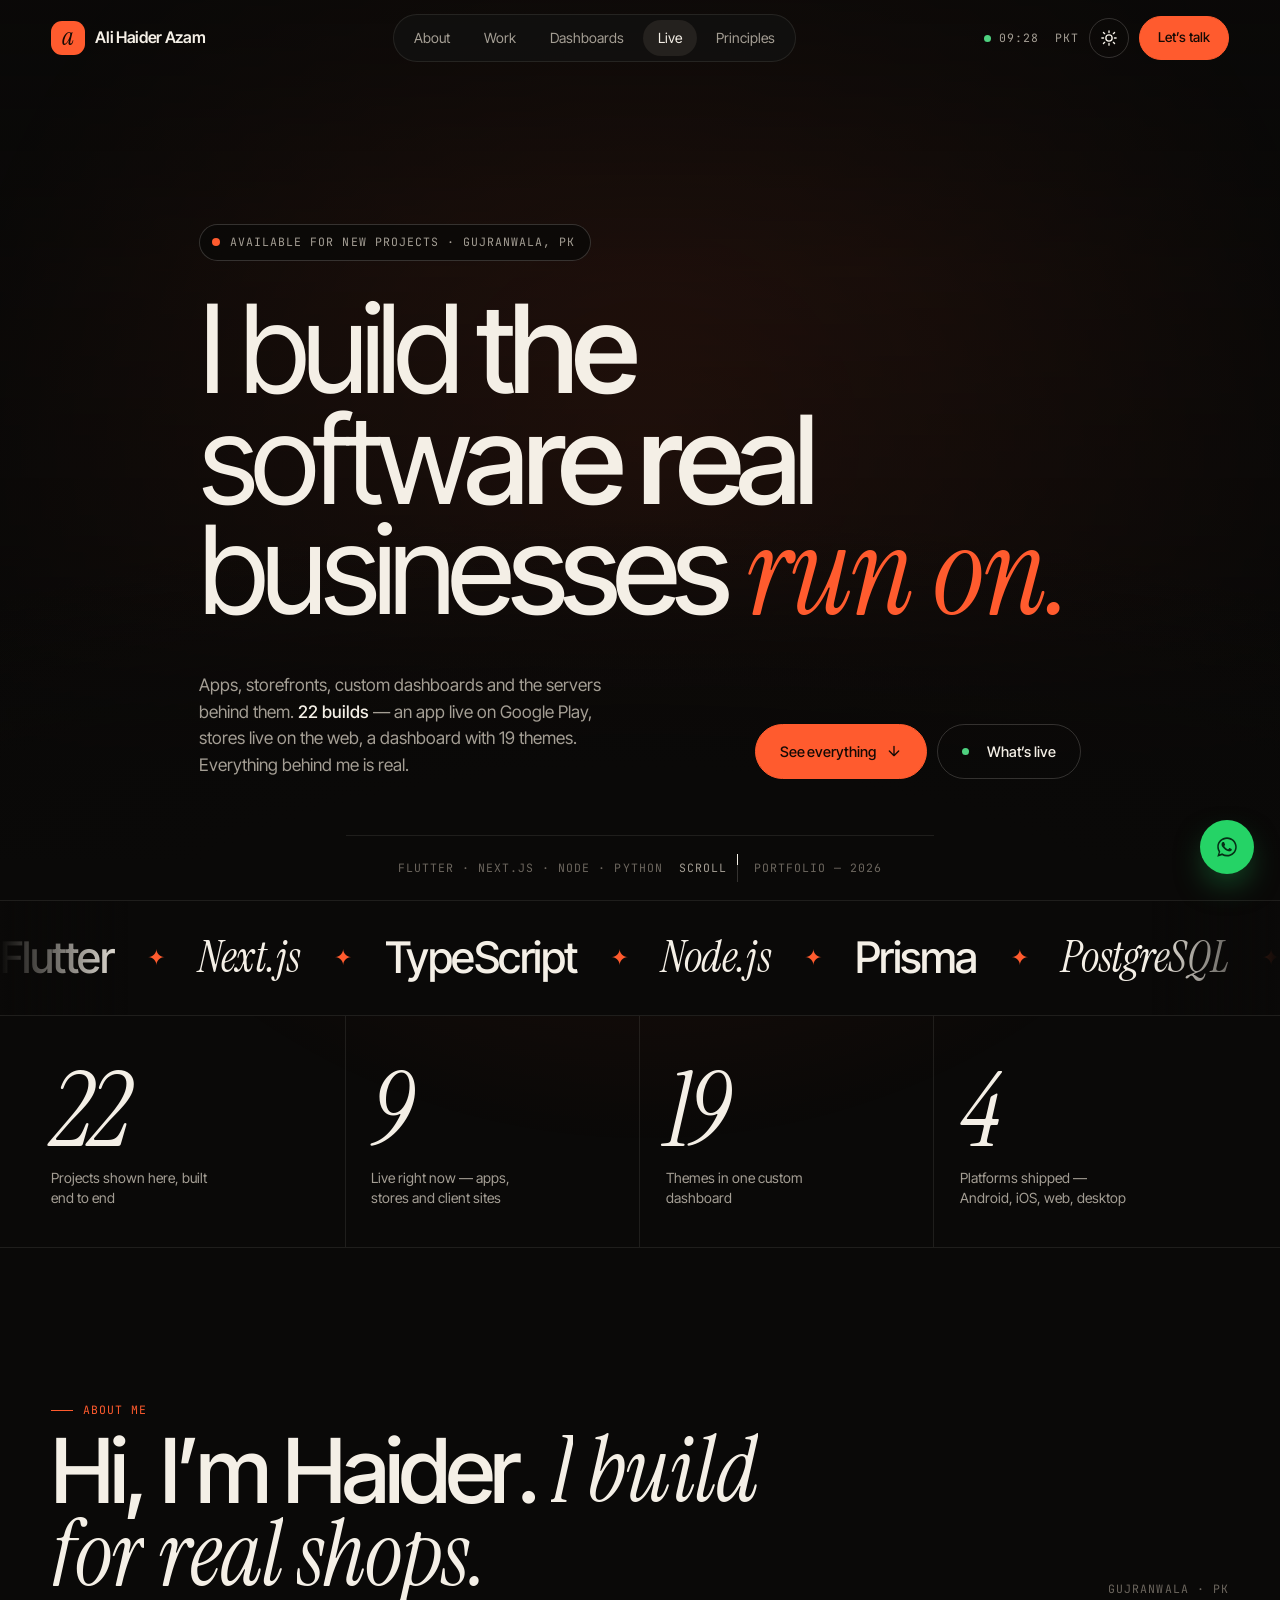
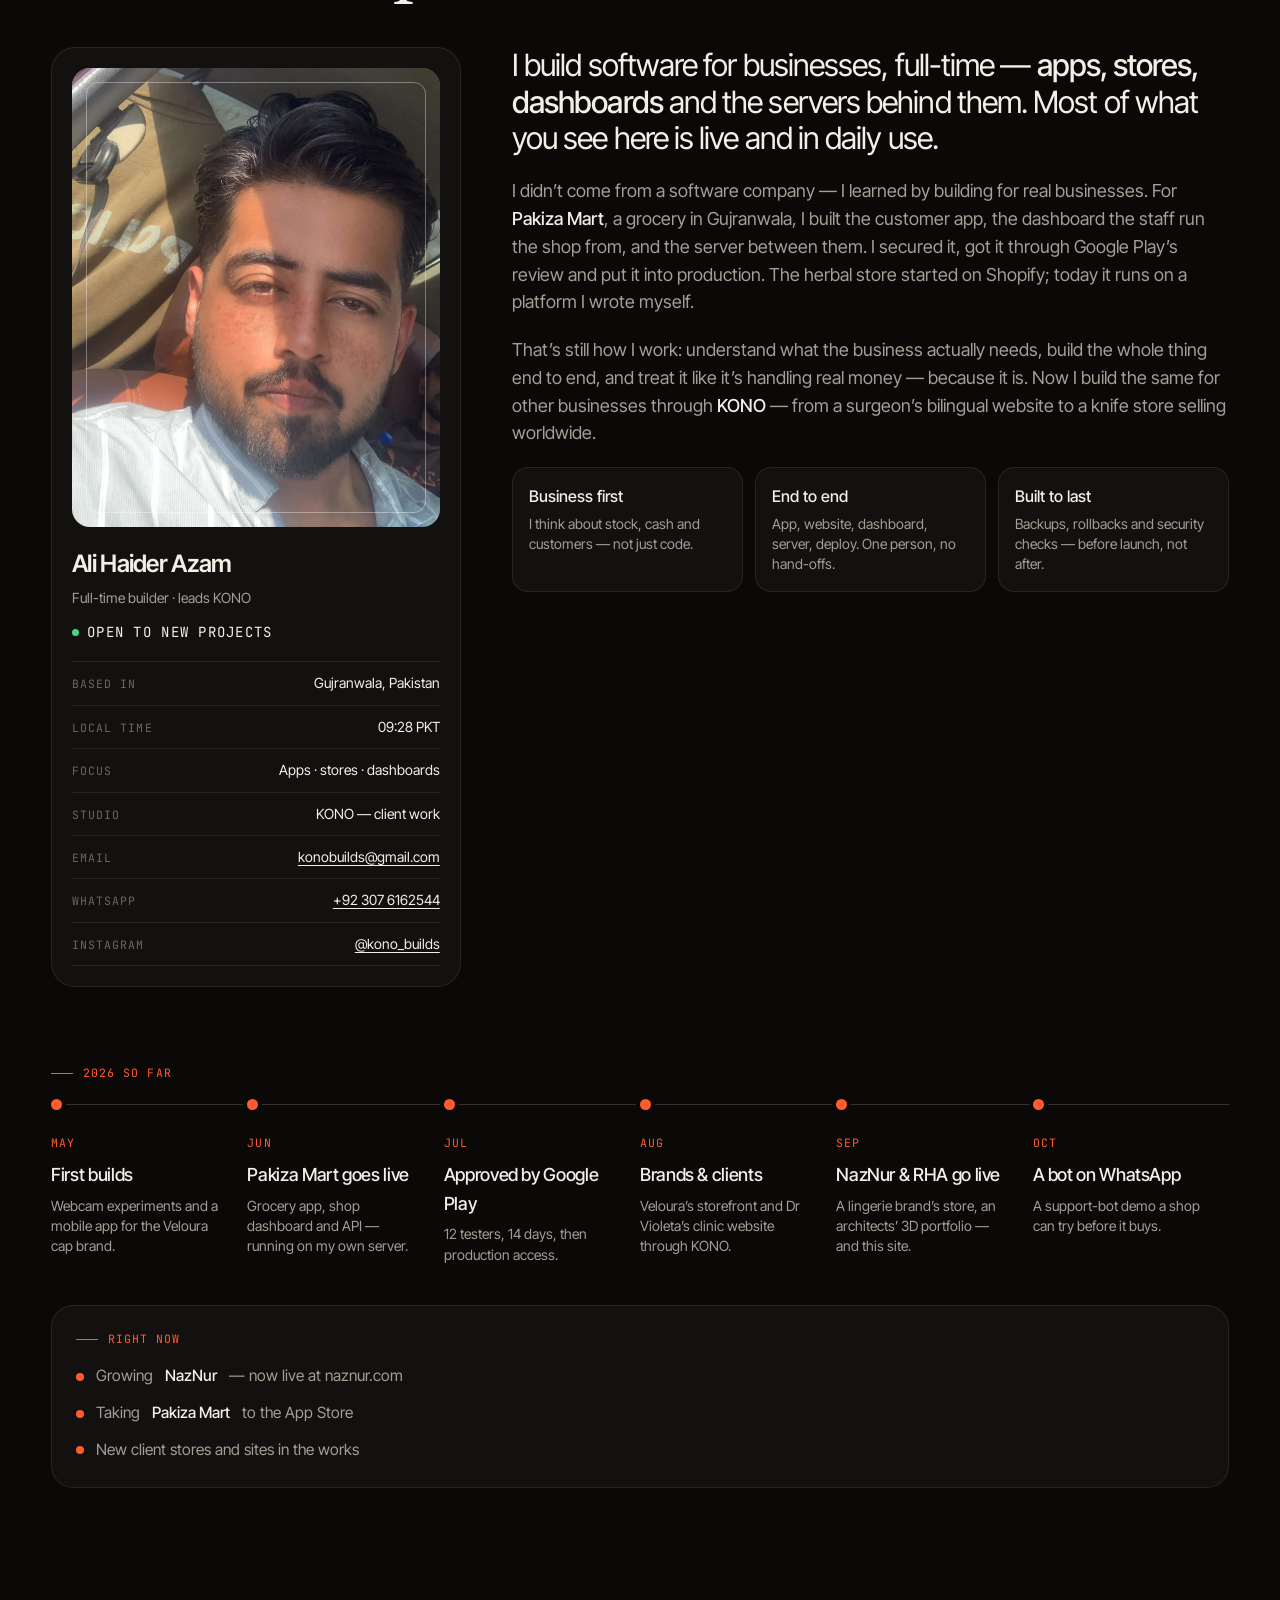
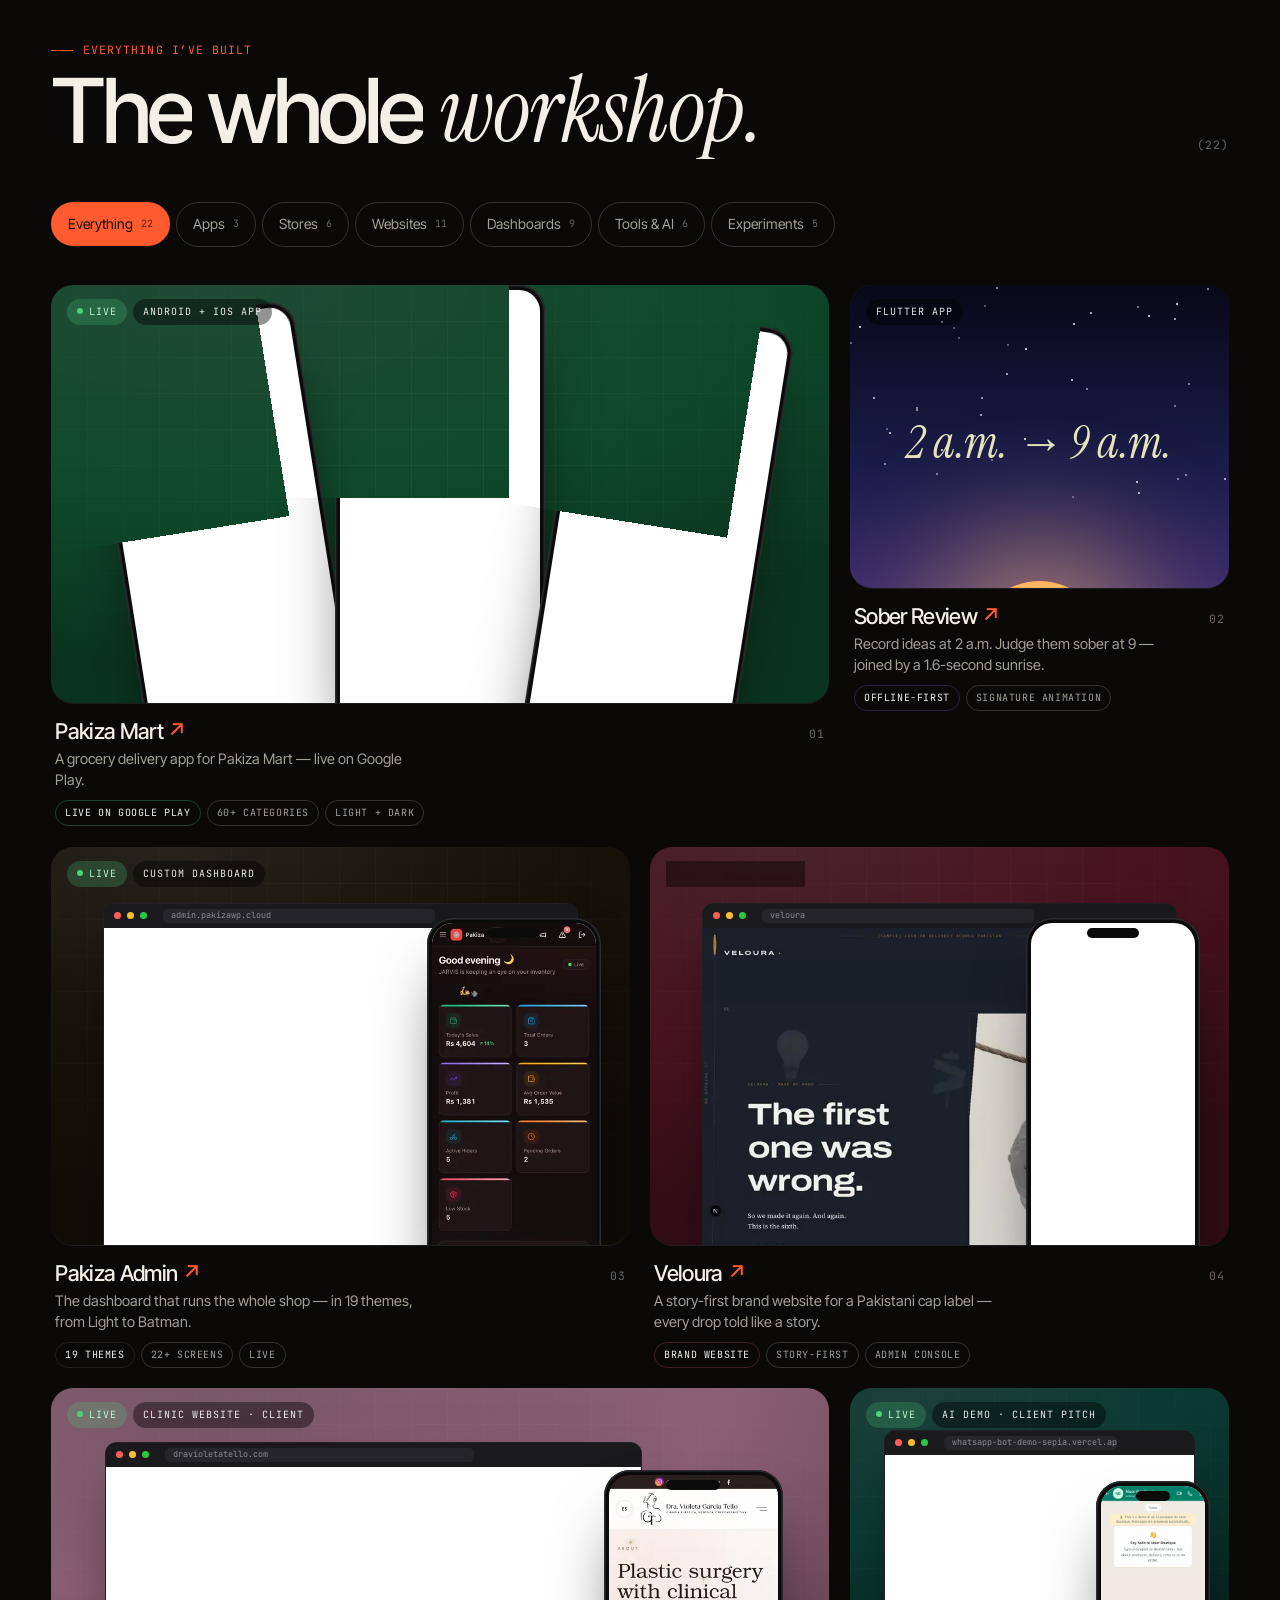
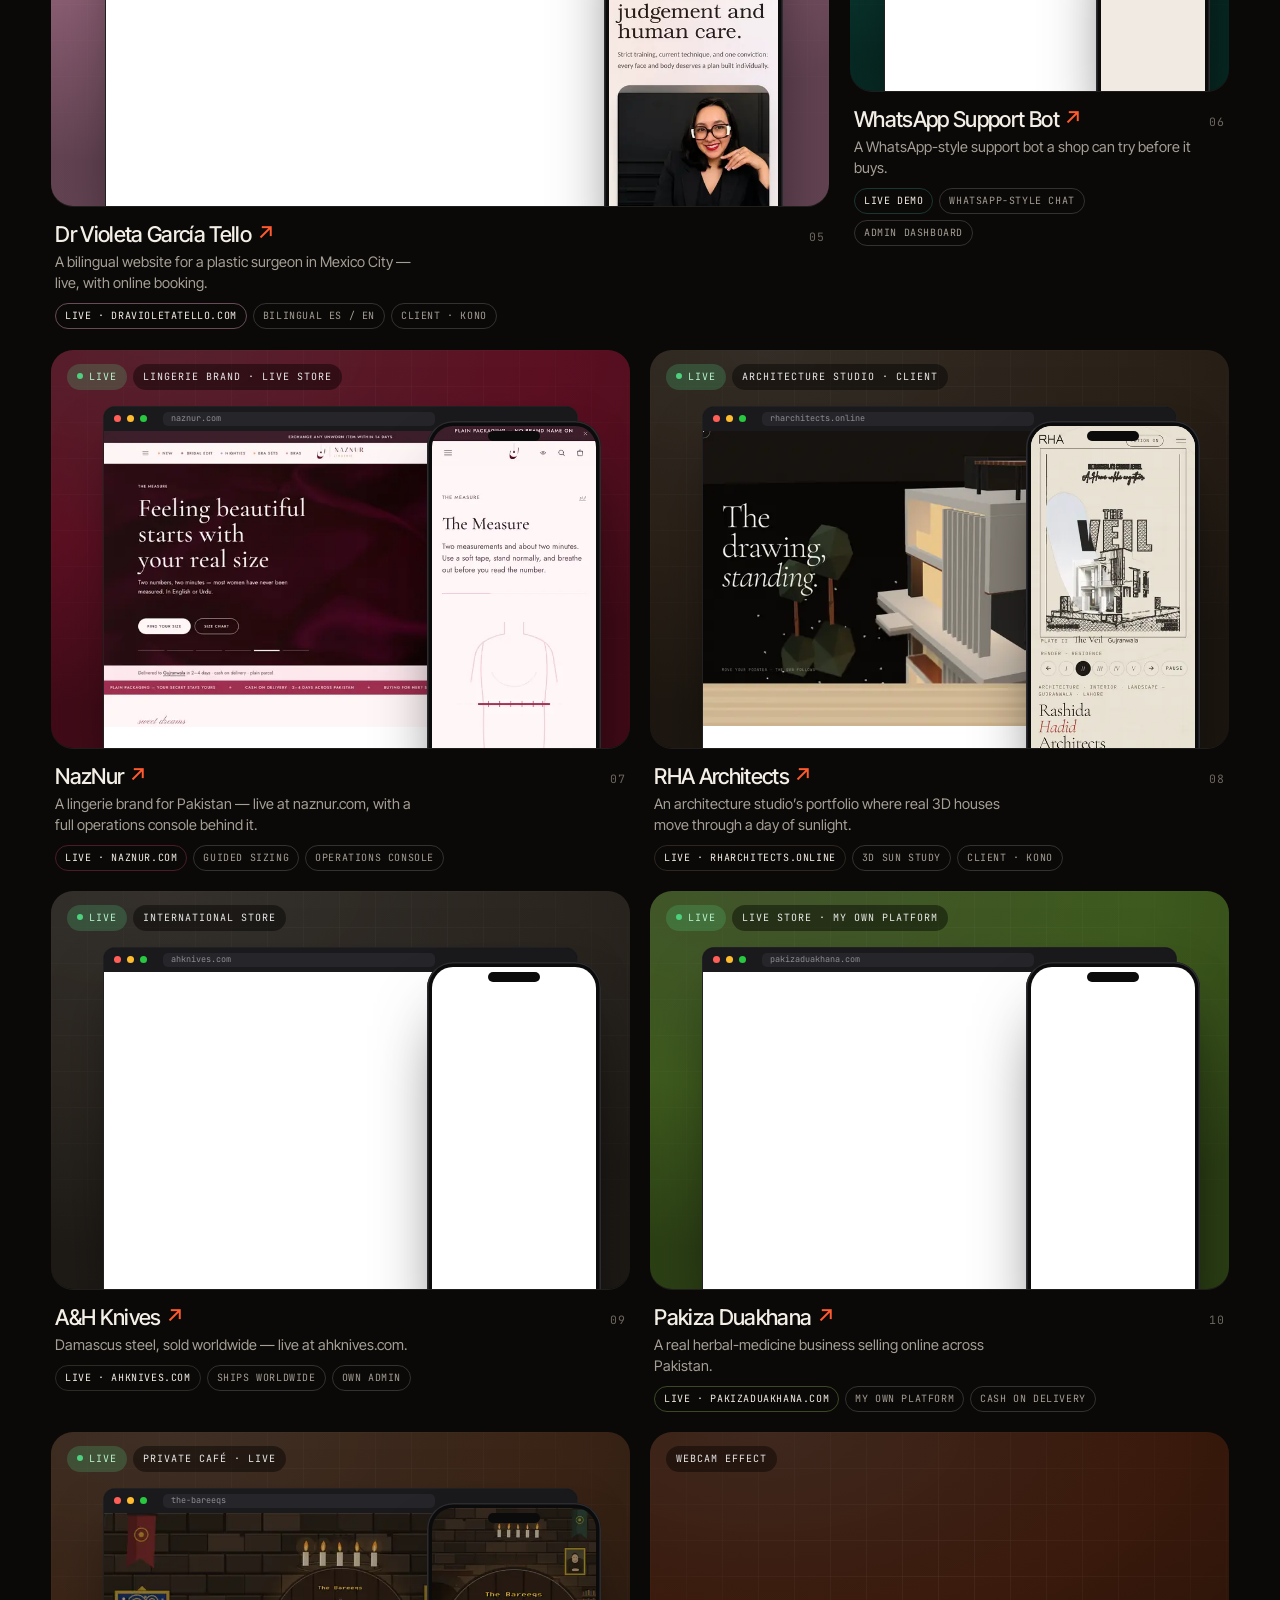
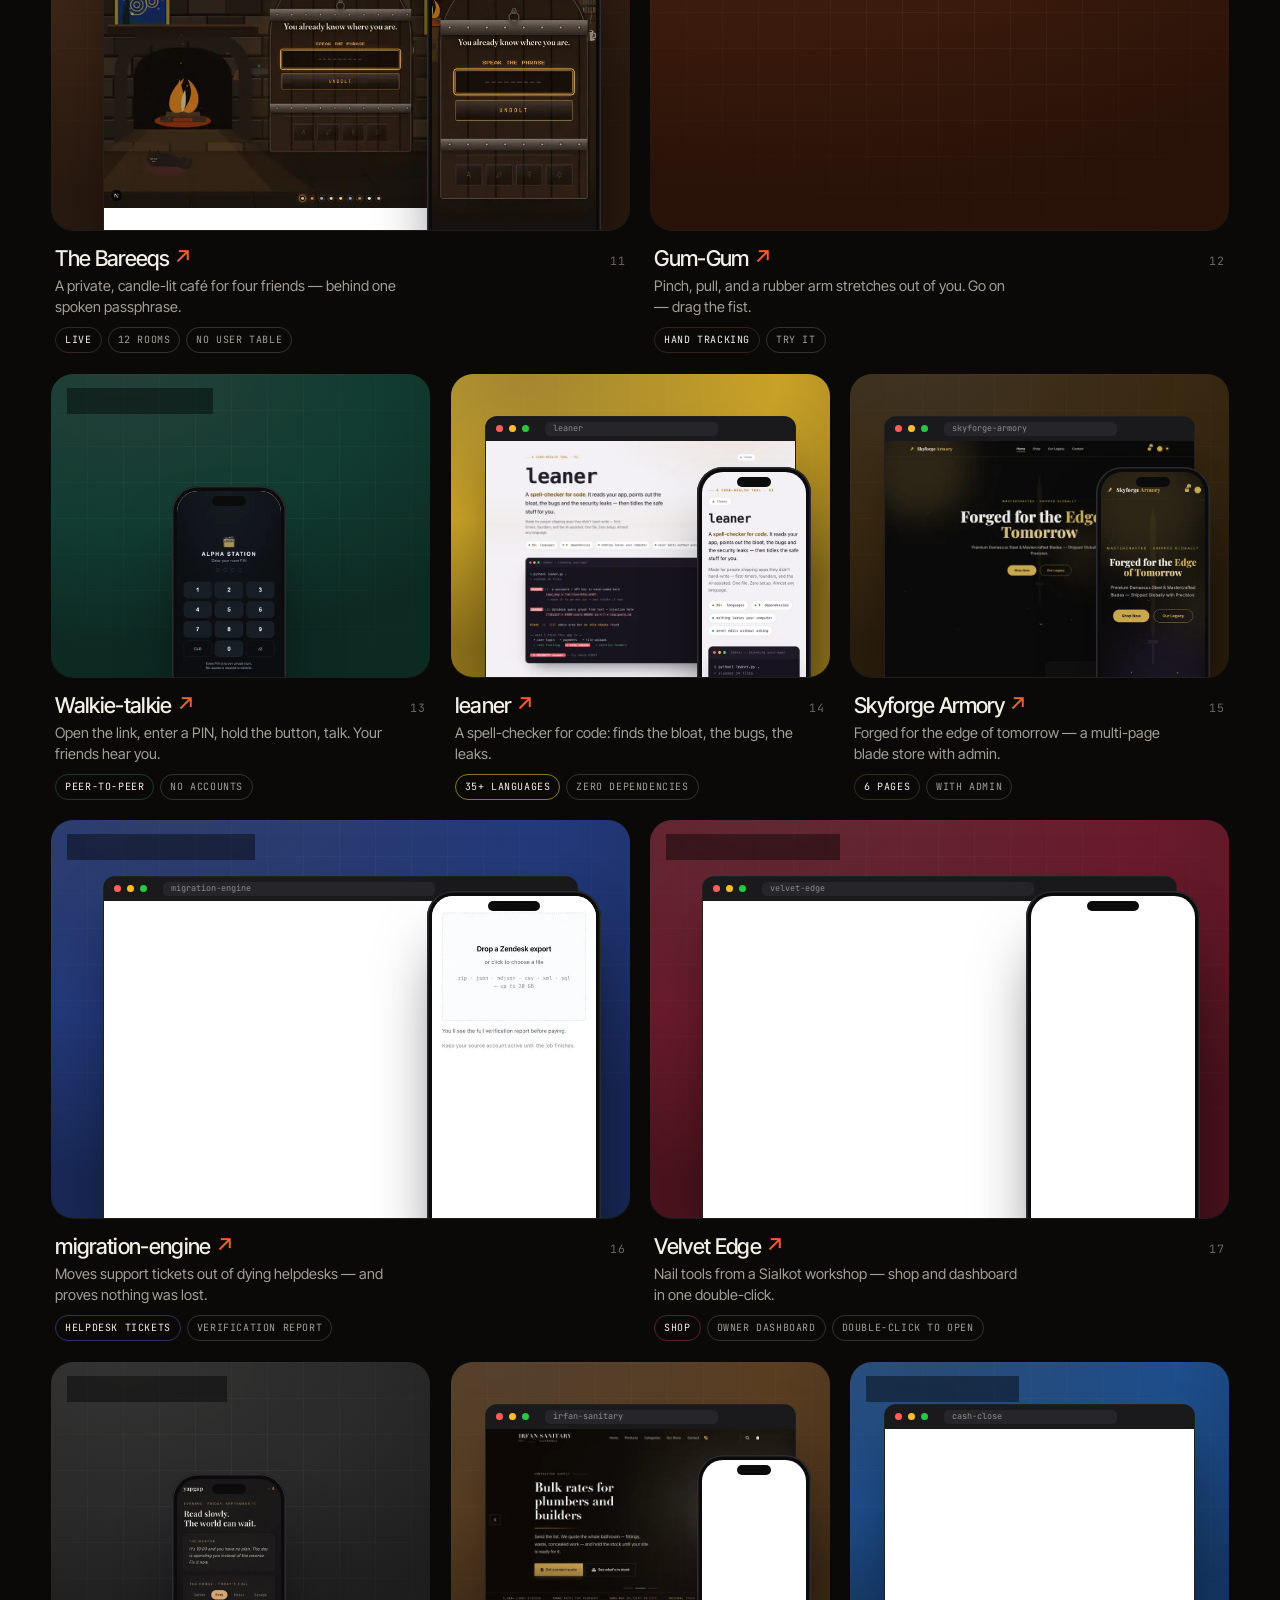
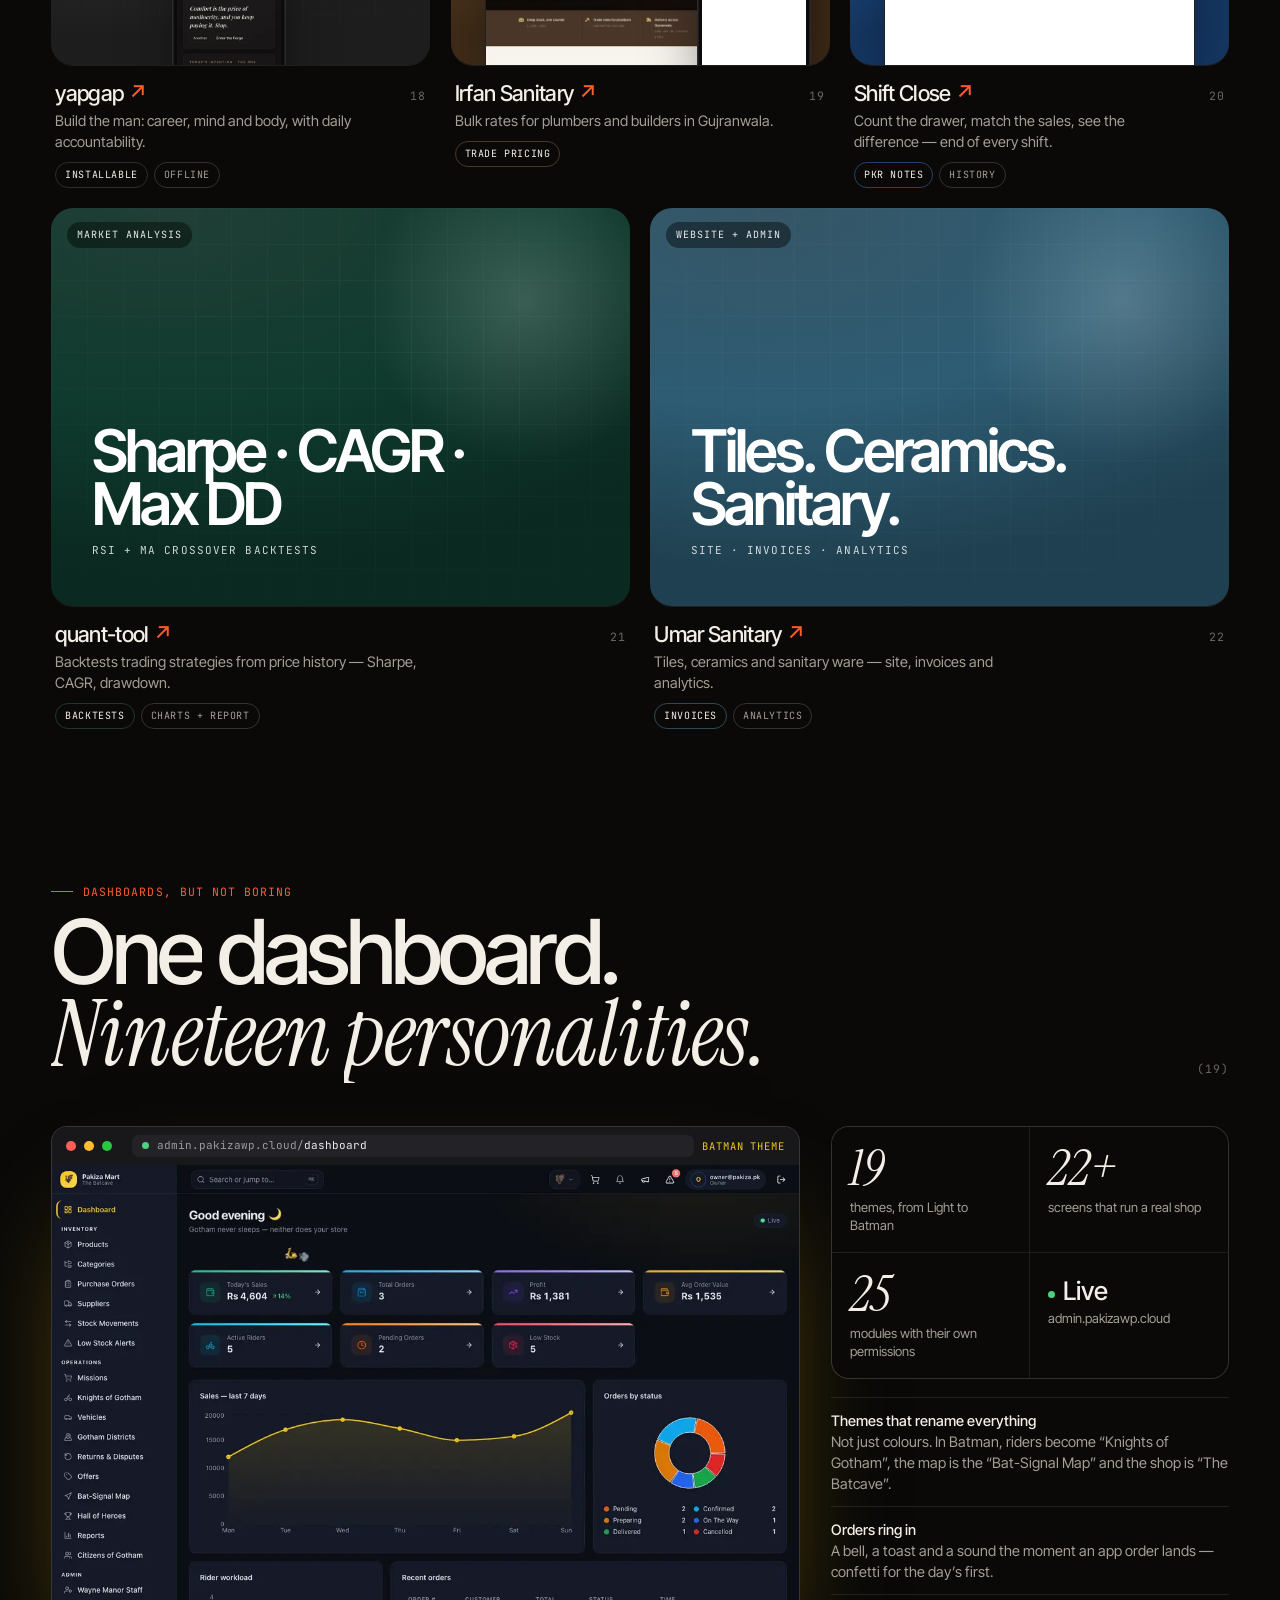
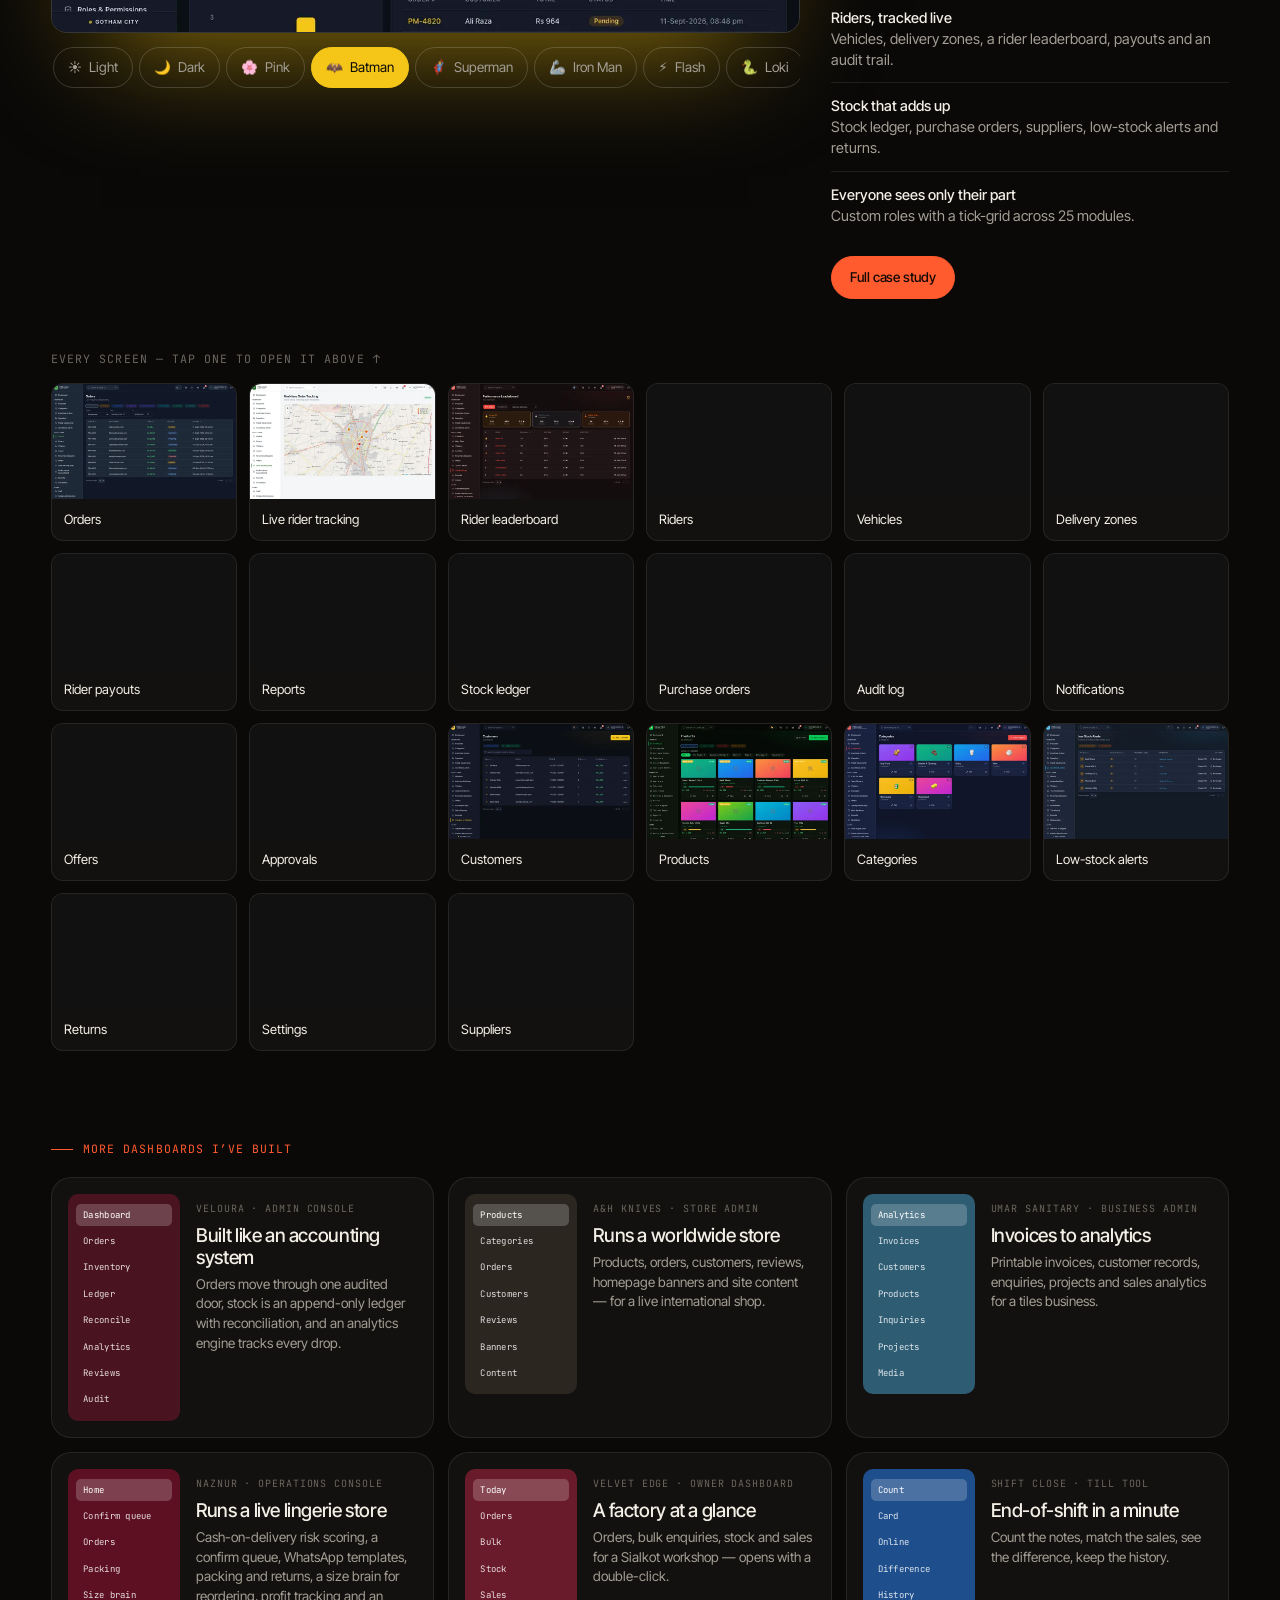
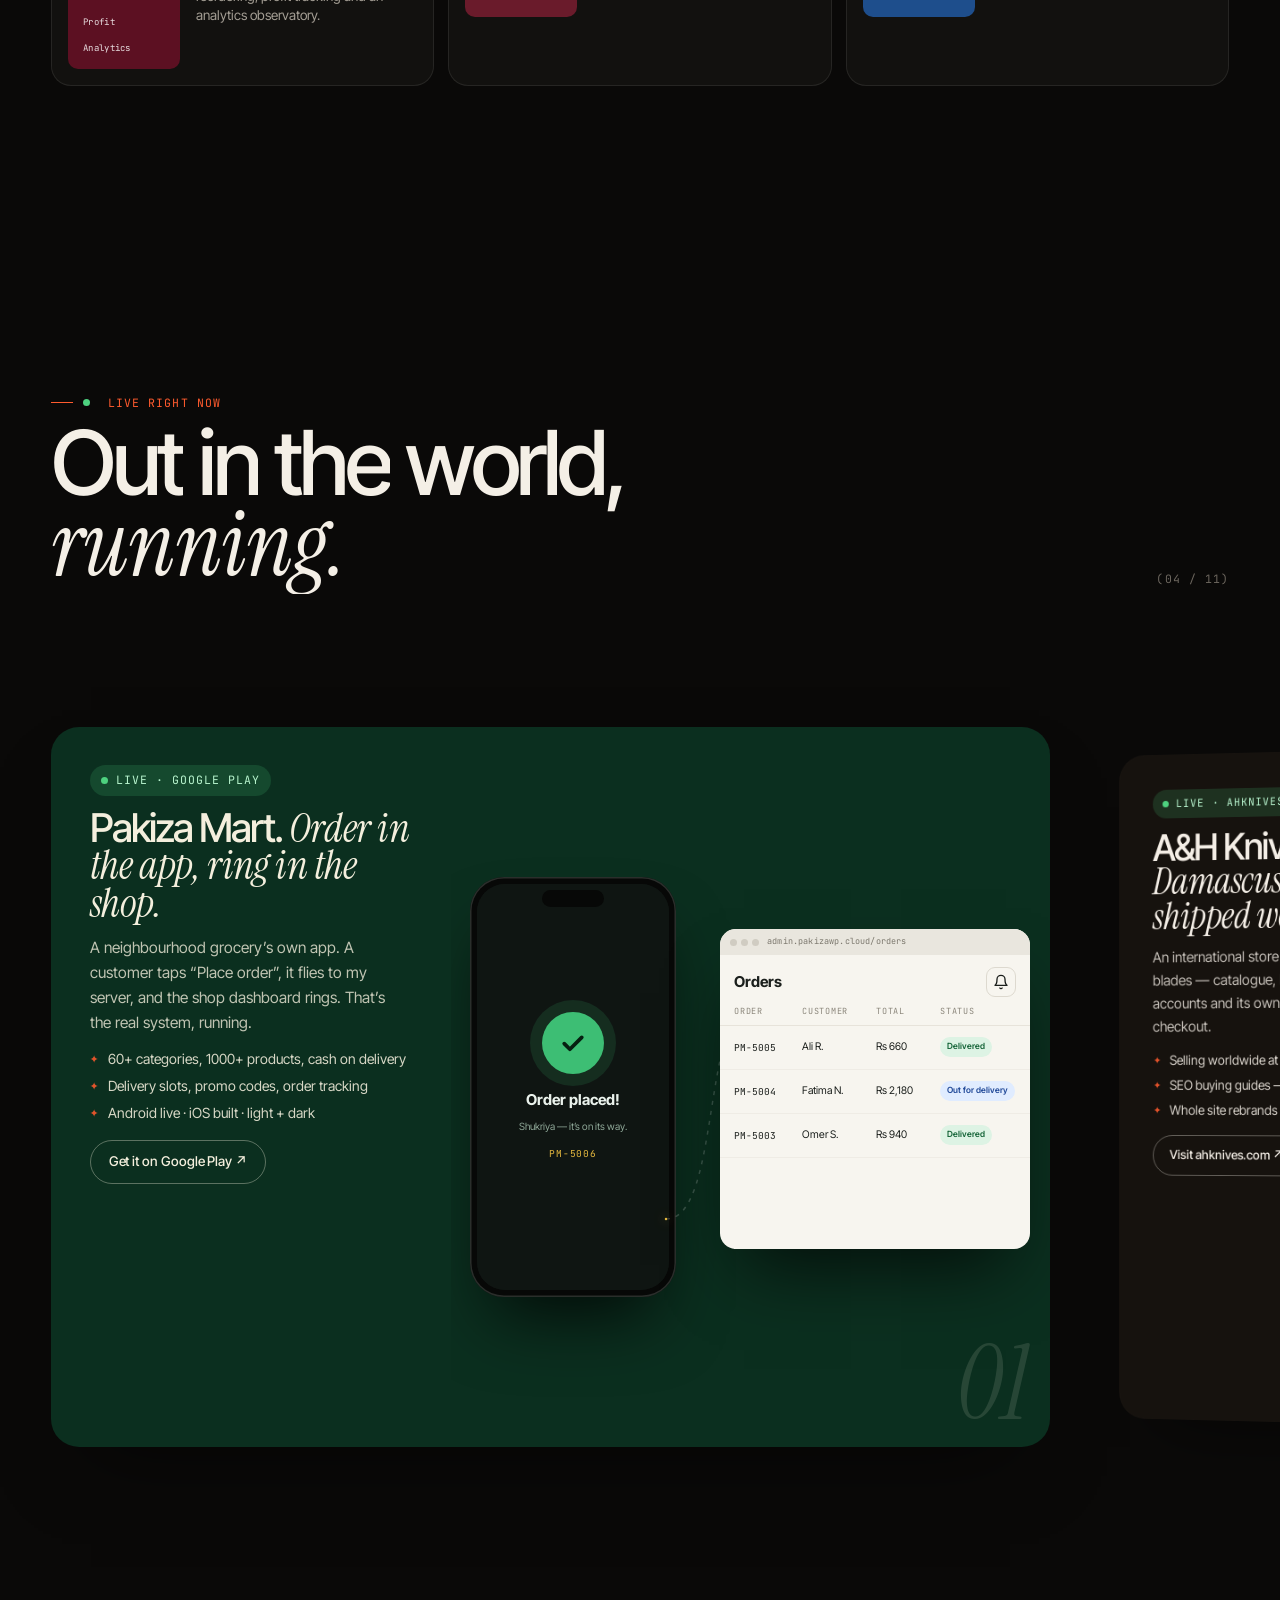
==== commit bd31333c: "Update portfolio (2026-10-10 08:11) Co-Authored-By: Claude Opus 5 <noreply@anthropic.com>" ====
--- a/index.html
+++ b/index.html
@@ -27,7 +27,7 @@
 <link rel="preconnect" href="https://fonts.gstatic.com" crossorigin>
 <link href="https://fonts.googleapis.com/css2?family=Instrument+Serif:ital@0;1&family=Inter+Tight:wght@300..800&family=JetBrains+Mono:wght@400;500&display=swap" rel="stylesheet">
 <!-- ?v= numbers force browsers to fetch fresh files after an update; bump them when you change a file -->
-<link rel="stylesheet" href="styles.css?v=12">
+<link rel="stylesheet" href="styles.css?v=14">
 </head>
 <body>
 
@@ -651,6 +651,38 @@
   <div class="wrap">
     <p class="mono eyebrow" data-reveal>Have something in mind?</p>
     <h2 class="contact__title" data-split>Let’s build the thing your business <em class="serif accent">runs on.</em></h2>
+    <!-- Lead form: builds a WhatsApp message from the answers (no server needed). Ads can link to /#start -->
+    <form class="lead" id="start" novalidate data-reveal>
+      <p class="lead__title">Tell me what you need. <span>I’ll reply on WhatsApp.</span></p>
+      <div class="lead__row">
+        <label class="field"><span>Your name</span>
+          <input type="text" name="name" autocomplete="name" required maxlength="60" placeholder="e.g. Ahmed Khan"></label>
+        <label class="field"><span>Your WhatsApp number</span>
+          <input type="tel" name="phone" autocomplete="tel" inputmode="tel" required maxlength="20" placeholder="e.g. 0300 1234567"></label>
+      </div>
+      <fieldset class="field field--chips">
+        <legend>What do you need?</legend>
+        <div class="lead__chips">
+          <label><input type="radio" name="need" value="A mobile app"><span>Mobile app</span></label>
+          <label><input type="radio" name="need" value="An online store"><span>Online store</span></label>
+          <label><input type="radio" name="need" value="A dashboard"><span>Dashboard</span></label>
+          <label><input type="radio" name="need" value="A website"><span>Website</span></label>
+          <label><input type="radio" name="need" value="Something else"><span>Something else</span></label>
+        </div>
+      </fieldset>
+      <label class="field"><span>Anything else? <i>(optional)</i></span>
+        <textarea name="details" rows="3" maxlength="500" placeholder="A line about your business or idea"></textarea></label>
+      <p class="lead__error" id="leadError" role="alert" hidden></p>
+      <div class="lead__actions">
+        <button class="btn btn--wa" type="submit">Send on WhatsApp ↗</button>
+        <span class="lead__note mono">Your details go only to me.</span>
+      </div>
+      <div class="lead__done" id="leadDone" role="status" hidden>
+        <b>Thanks<span id="leadName"></span> — WhatsApp is opening with your message.</b>
+        <span>Just press send there. <a id="leadAgain" href="#" target="_blank" rel="noopener">Didn’t open? Tap here</a> · <a id="leadMail" href="#">Email it instead</a></span>
+      </div>
+    </form>
+
     <div data-reveal>
       <a class="contact__mail" href="mailto:konobuilds@gmail.com" data-magnetic>konobuilds@gmail.com</a>
       <div class="contact__btns">
@@ -694,8 +726,8 @@
 <script src="assets/vendor/gsap.min.js" defer></script>
 <script src="assets/vendor/ScrollTrigger.min.js" defer></script>
 <script src="assets/vendor/lenis.min.js" defer></script>
-<script src="pixel.js?v=2" defer></script>
+<script src="pixel.js?v=3" defer></script>
 <script src="data.js?v=12" defer></script>
-<script src="main.js?v=7" defer></script>
+<script src="main.js?v=9" defer></script>
 </body>
 </html>
--- a/styles.css
+++ b/styles.css
@@ -778,6 +778,36 @@
   .tl li::before{left:-26px;top:4px}
 }
 
+/* ---------- lead form ---------- */
+.lead{max-width:760px;margin:clamp(34px,4vw,56px) auto 0;padding:clamp(20px,3vw,34px);border-radius:26px;border:1px solid var(--line-2);background:color-mix(in srgb,var(--bg-2) 92%,transparent);text-align:left;display:grid;gap:18px;scroll-margin-top:100px}
+.lead__title{margin:0;font-size:clamp(22px,2.2vw,30px);letter-spacing:-.03em;line-height:1.15;font-weight:500}
+.lead__title span{color:var(--muted)}
+.lead__row{display:grid;grid-template-columns:1fr 1fr;gap:14px}
+.field{display:grid;gap:7px;min-width:0;border:0;padding:0;margin:0}
+.field > span,.field legend{font-family:var(--f-mono);font-size:11px;letter-spacing:.08em;text-transform:uppercase;color:var(--muted);padding:0}
+.field i{font-style:normal;color:var(--faint)}
+.field input[type="text"],.field input[type="tel"],.field textarea{width:100%;font:inherit;font-size:16px;color:var(--text);background:var(--bg);border:1px solid var(--line-2);border-radius:14px;padding:14px 16px;transition:border-color .25s,box-shadow .25s;resize:vertical}
+.field input::placeholder,.field textarea::placeholder{color:var(--faint)}
+.field input:focus,.field textarea:focus{outline:none;border-color:var(--accent);box-shadow:0 0 0 3px color-mix(in srgb,var(--accent) 22%,transparent)}
+.field.is-bad input{border-color:#FF6B5B}
+.lead__chips{display:flex;flex-wrap:wrap;gap:8px;margin-top:7px}
+.lead__chips label{position:relative;cursor:pointer}
+.lead__chips input{position:absolute;opacity:0;inset:0;cursor:pointer}
+.lead__chips span{display:block;padding:10px 16px;border-radius:999px;border:1px solid var(--line-2);font-size:14.5px;color:var(--muted);transition:background .25s,color .25s,border-color .25s,transform .3s var(--ease)}
+.lead__chips label:hover span{color:var(--text);border-color:var(--text)}
+.lead__chips input:checked + span{background:var(--accent);border-color:var(--accent);color:var(--on-accent)}
+.lead__chips input:focus-visible + span{outline:2px solid var(--accent);outline-offset:3px}
+.lead__error{margin:0;color:#FF8A7A;font-size:14.5px}
+.lead__actions{display:flex;flex-wrap:wrap;align-items:center;gap:14px}
+.lead__note{color:var(--faint)}
+.lead__done{display:grid;gap:6px;padding:16px 18px;border-radius:16px;background:rgba(37,211,102,.12);border:1px solid rgba(37,211,102,.35);font-size:15px}
+.lead__done b{font-weight:500}
+.lead__done > span{color:var(--muted)}
+[hidden]{display:none!important} /* "hidden" must always win, whatever display a class sets */
+.wa-float.is-away{opacity:0;pointer-events:none} /* stays out of the way while the lead form is on screen */
+.lead__done a{color:var(--text);text-decoration:underline;text-underline-offset:3px}
+@media (max-width:640px){.lead__row{grid-template-columns:1fr}.lead__actions .btn{width:100%;justify-content:center}}
+
 /* ---------- responsive ---------- */
 @media (max-width:1100px){
   .tile,.tile--half{grid-column:span 6}
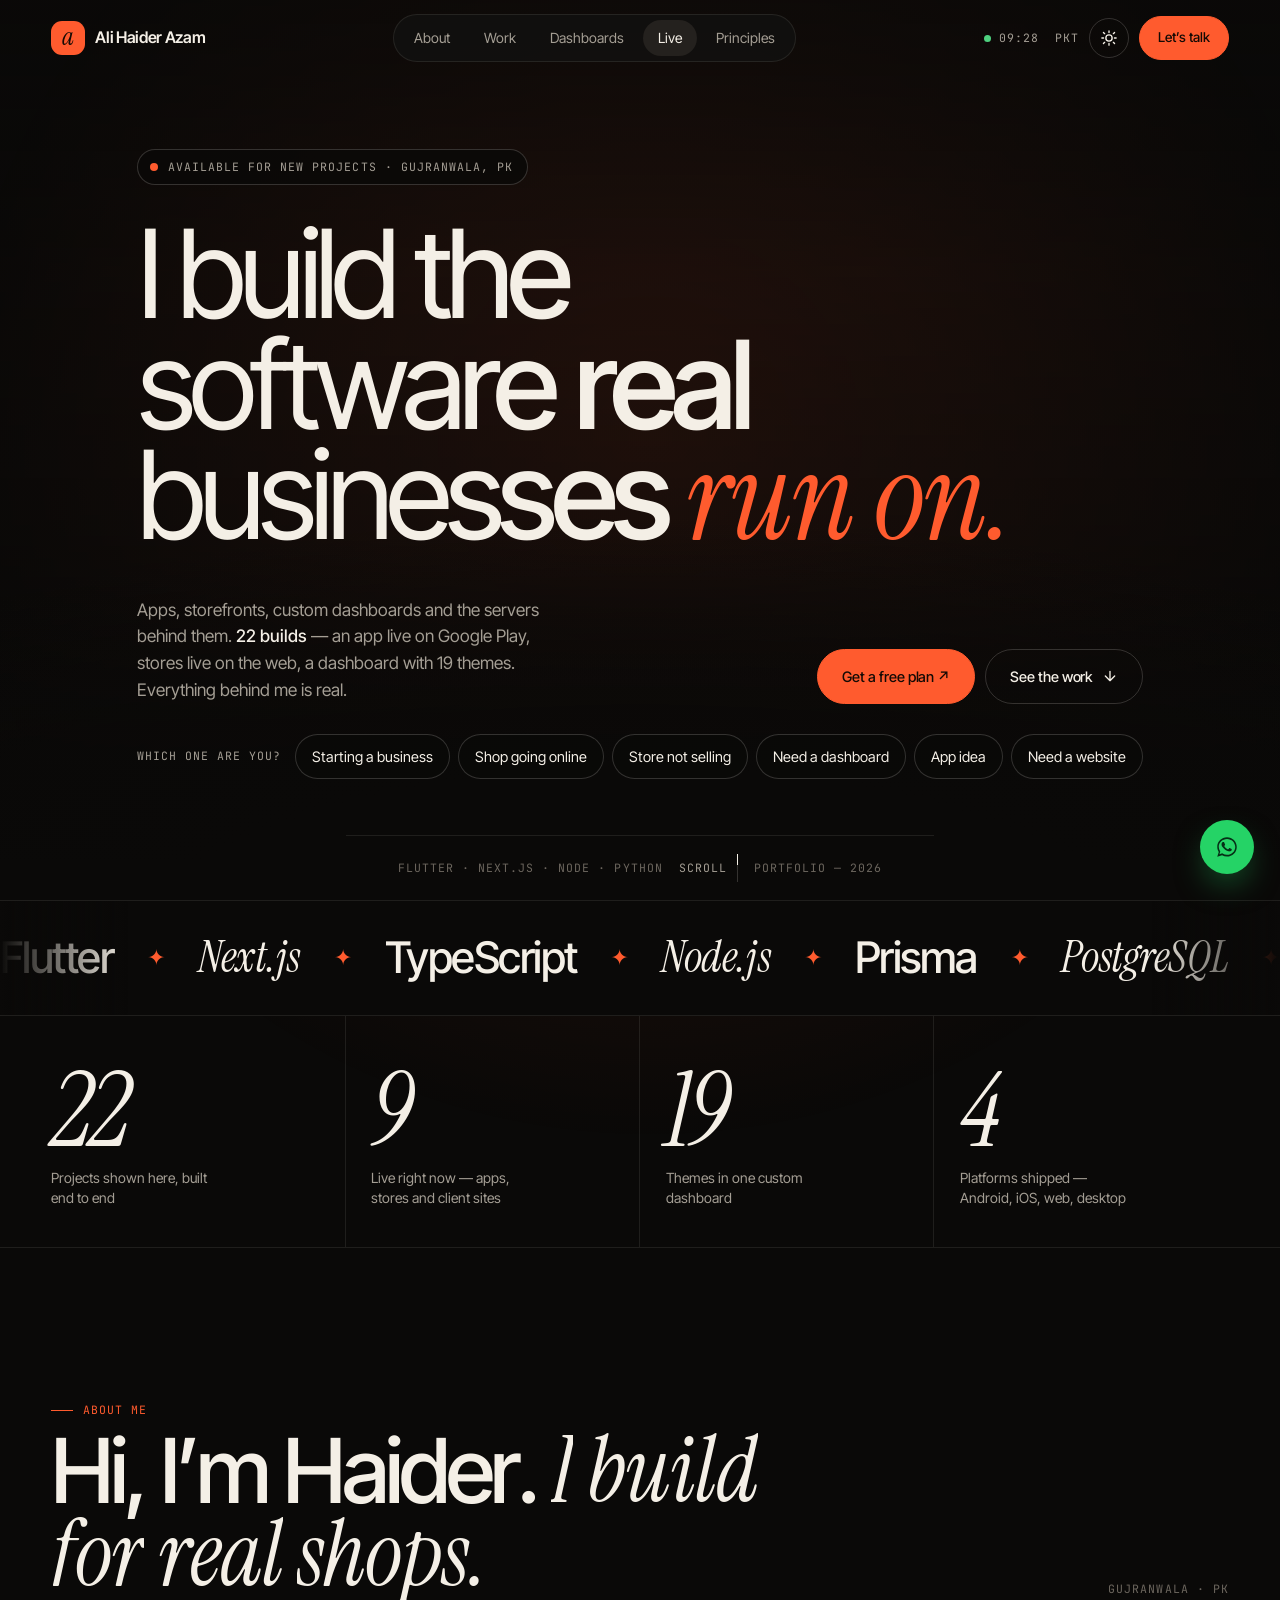
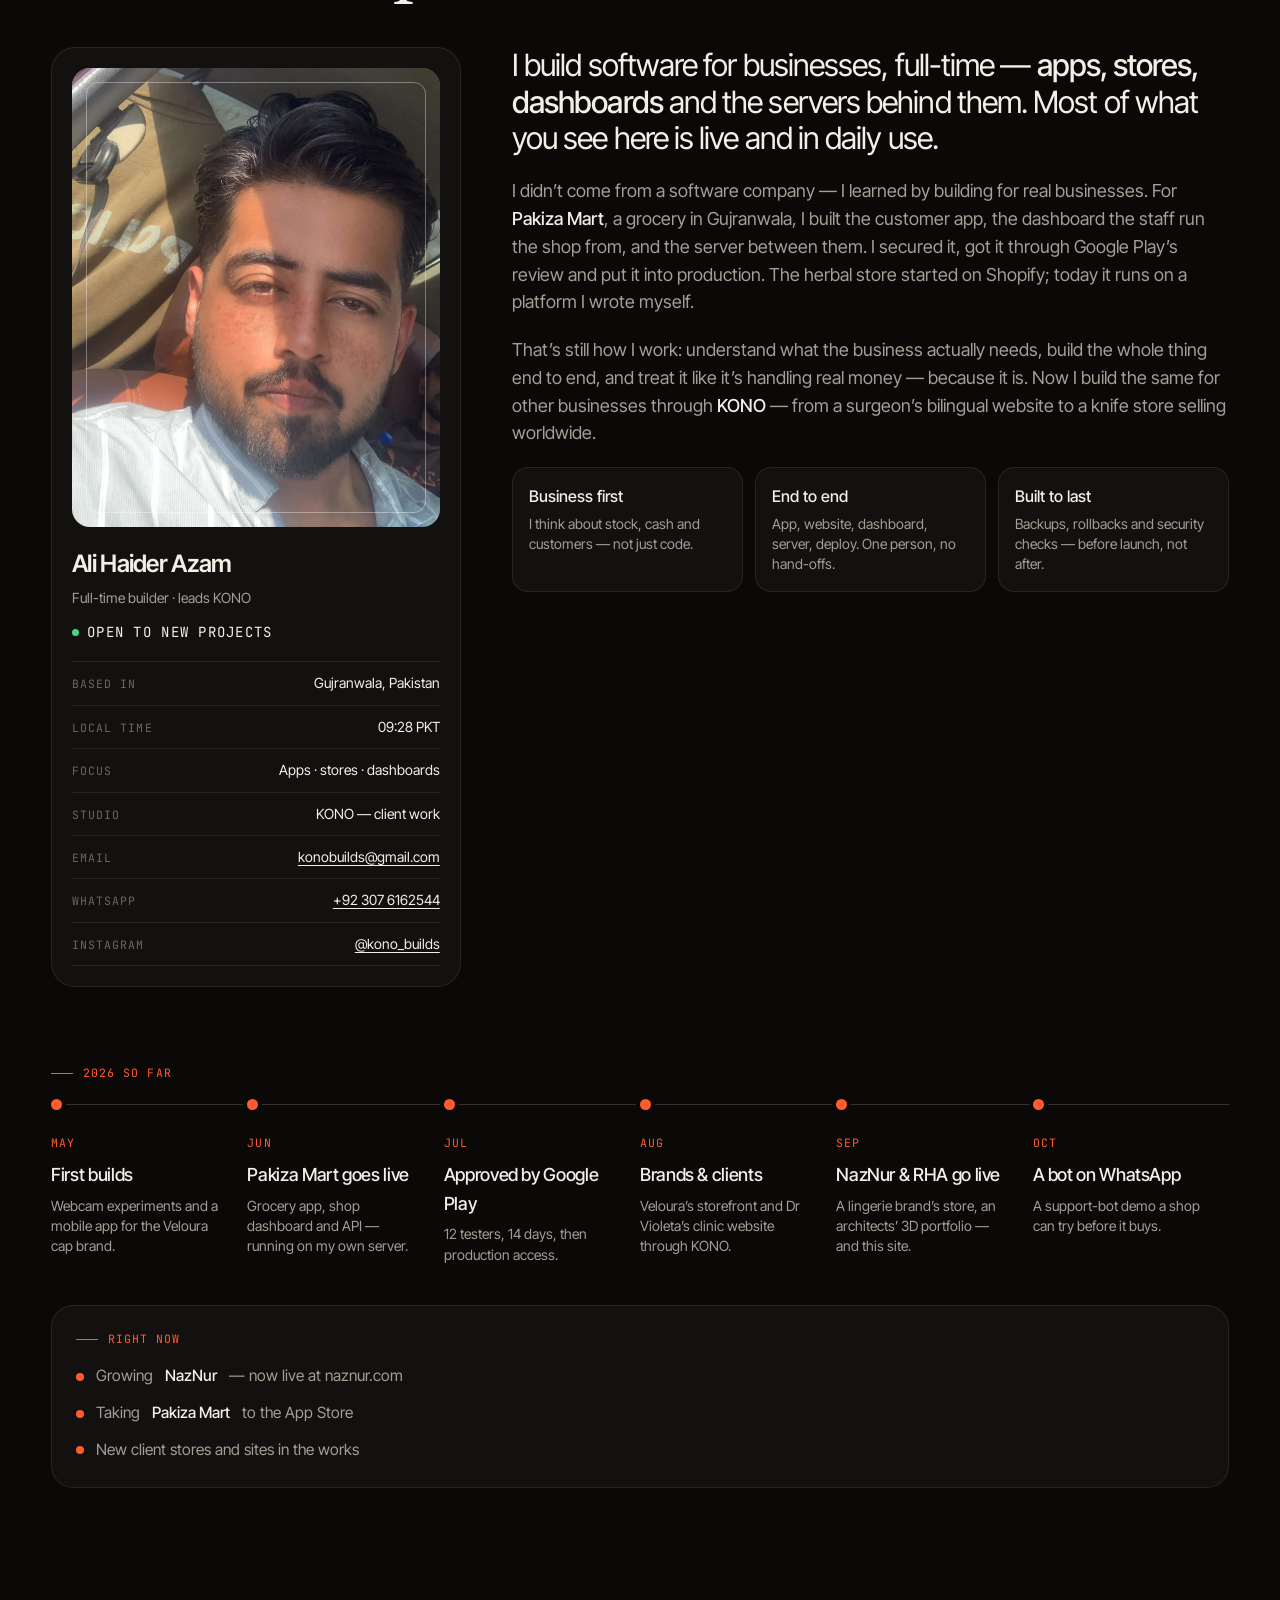
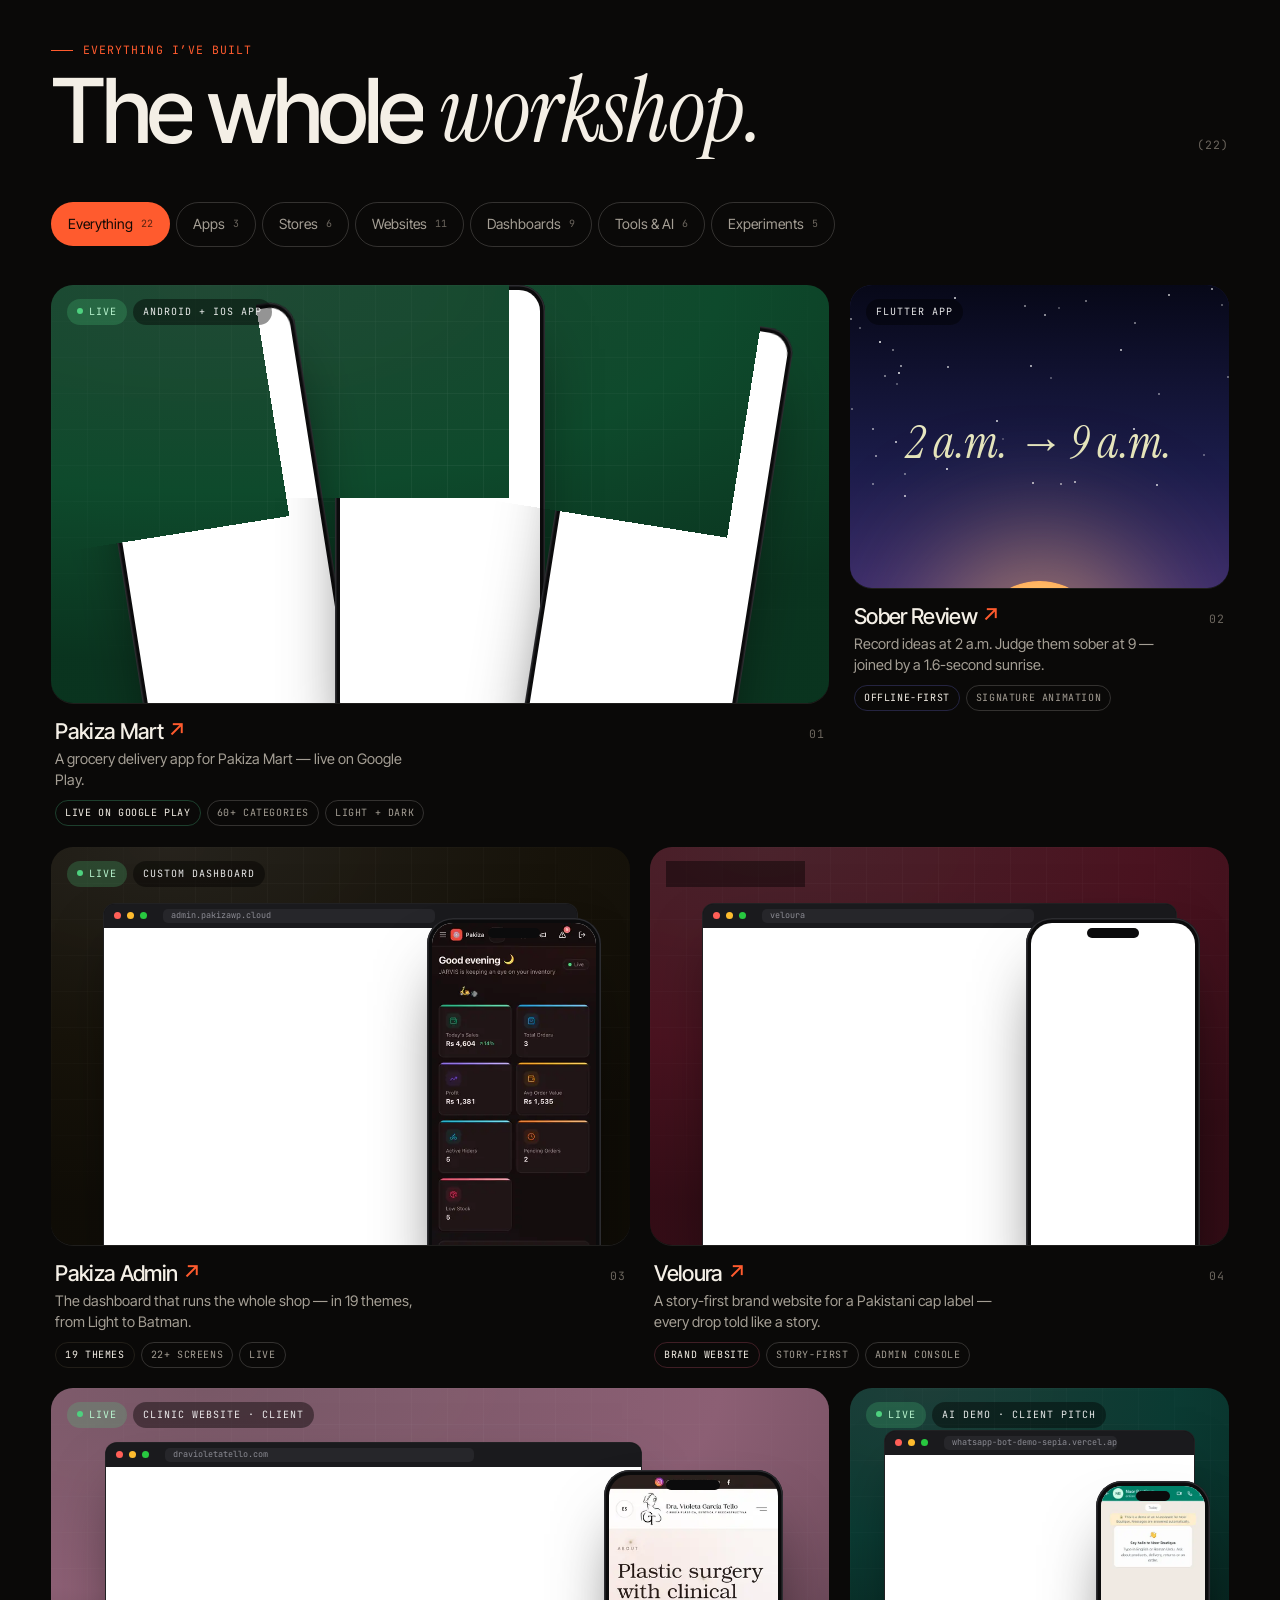
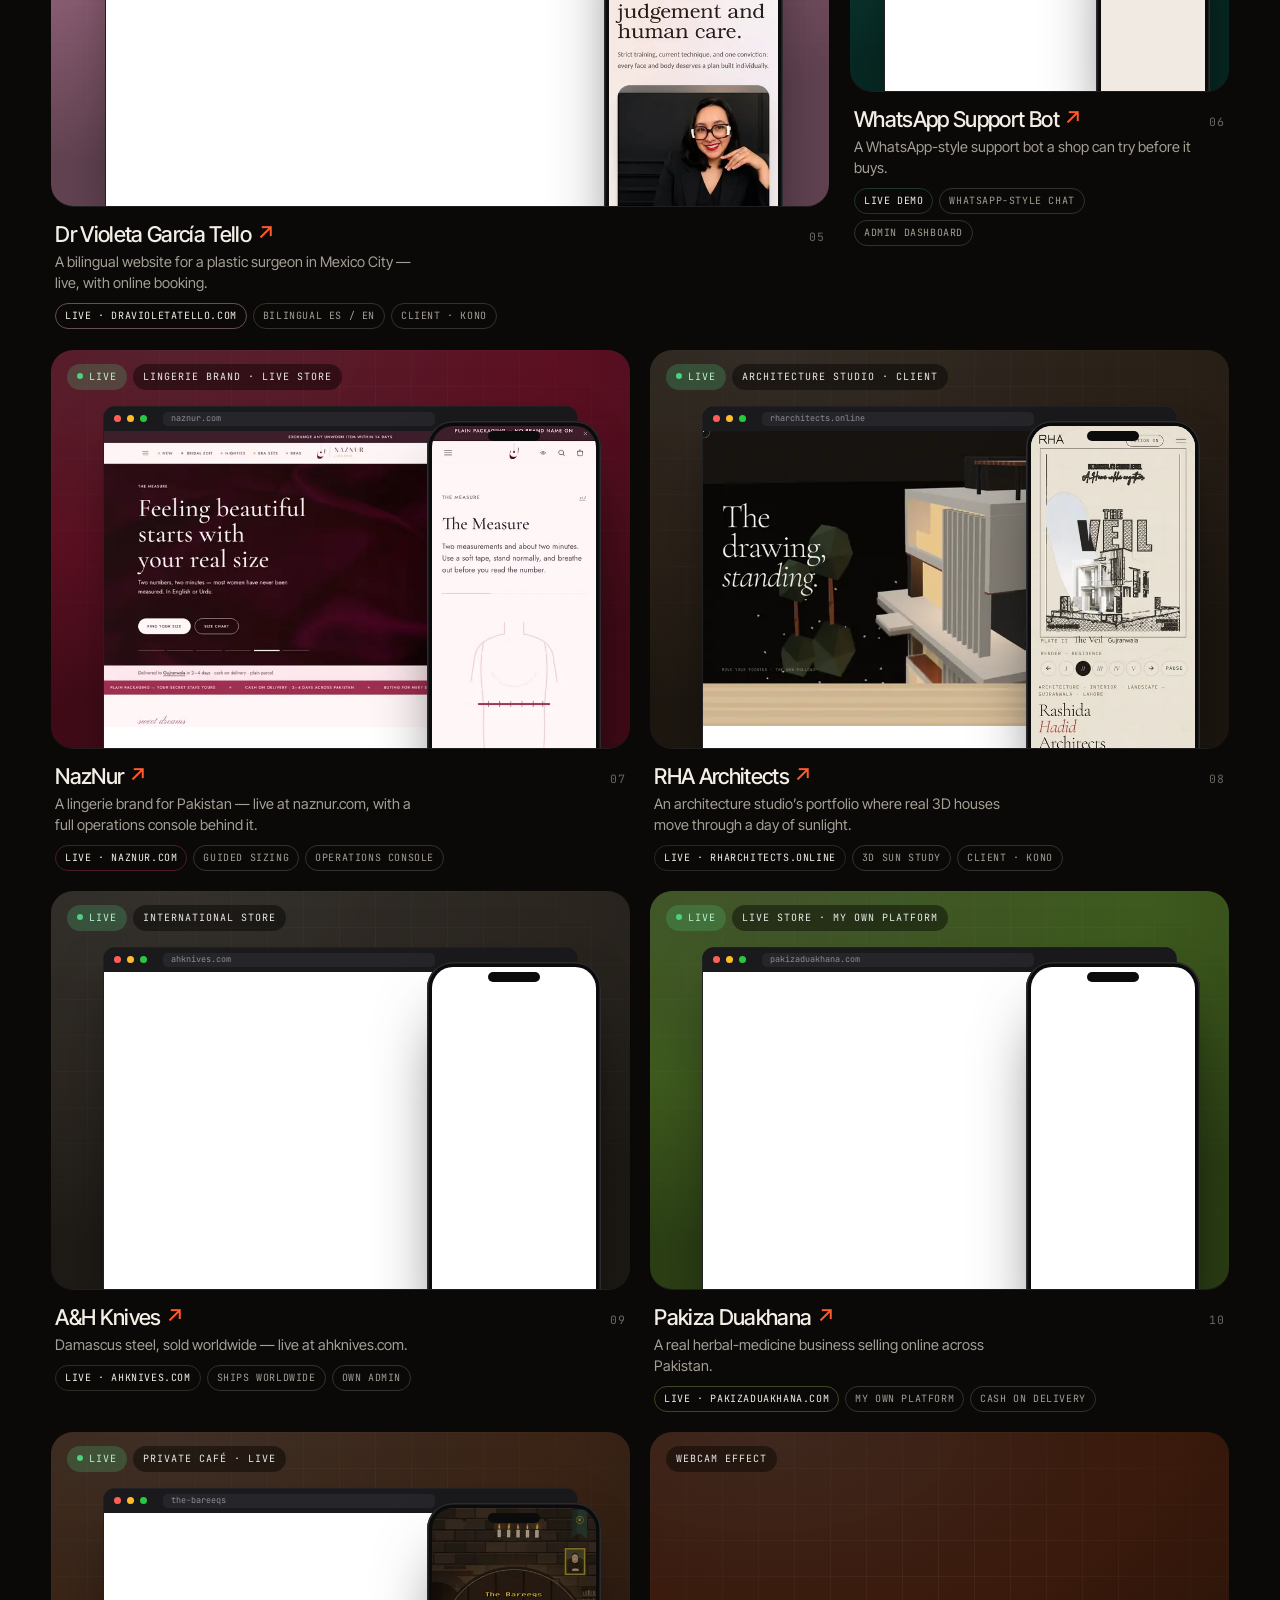
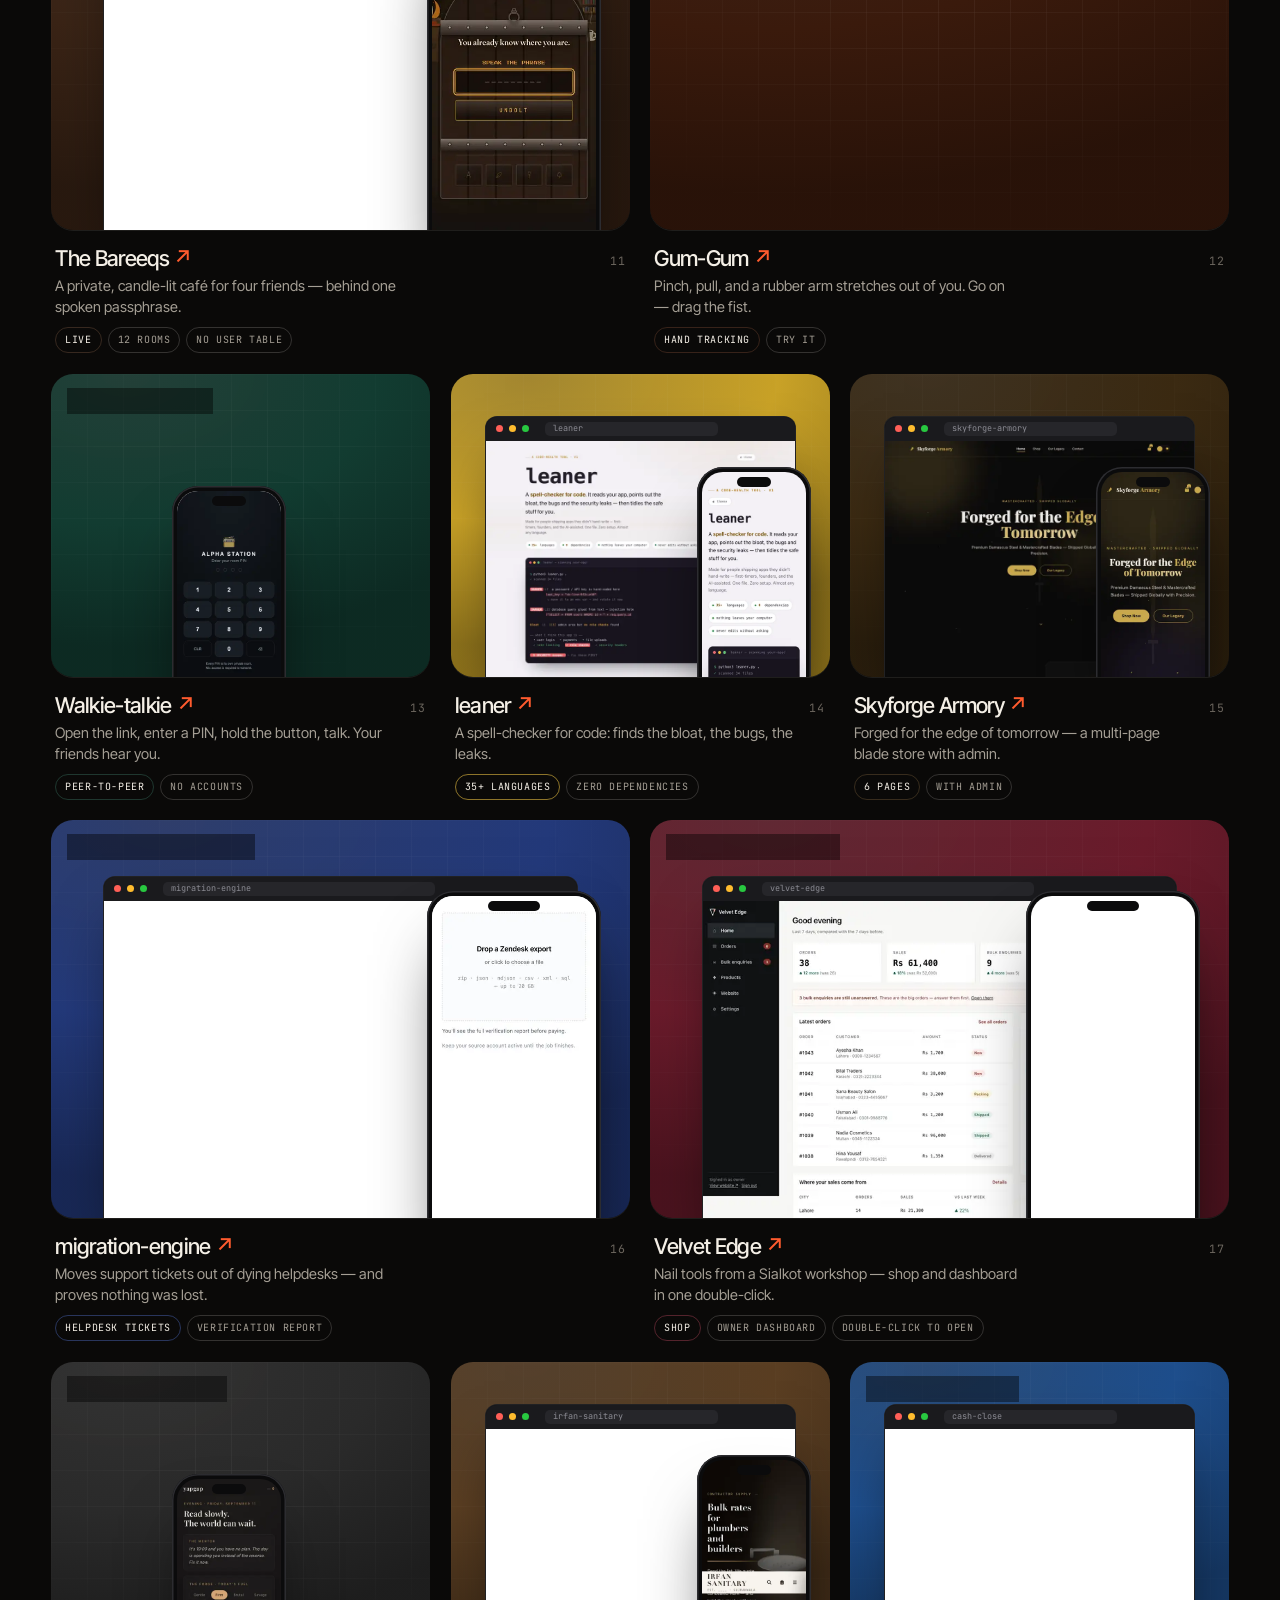
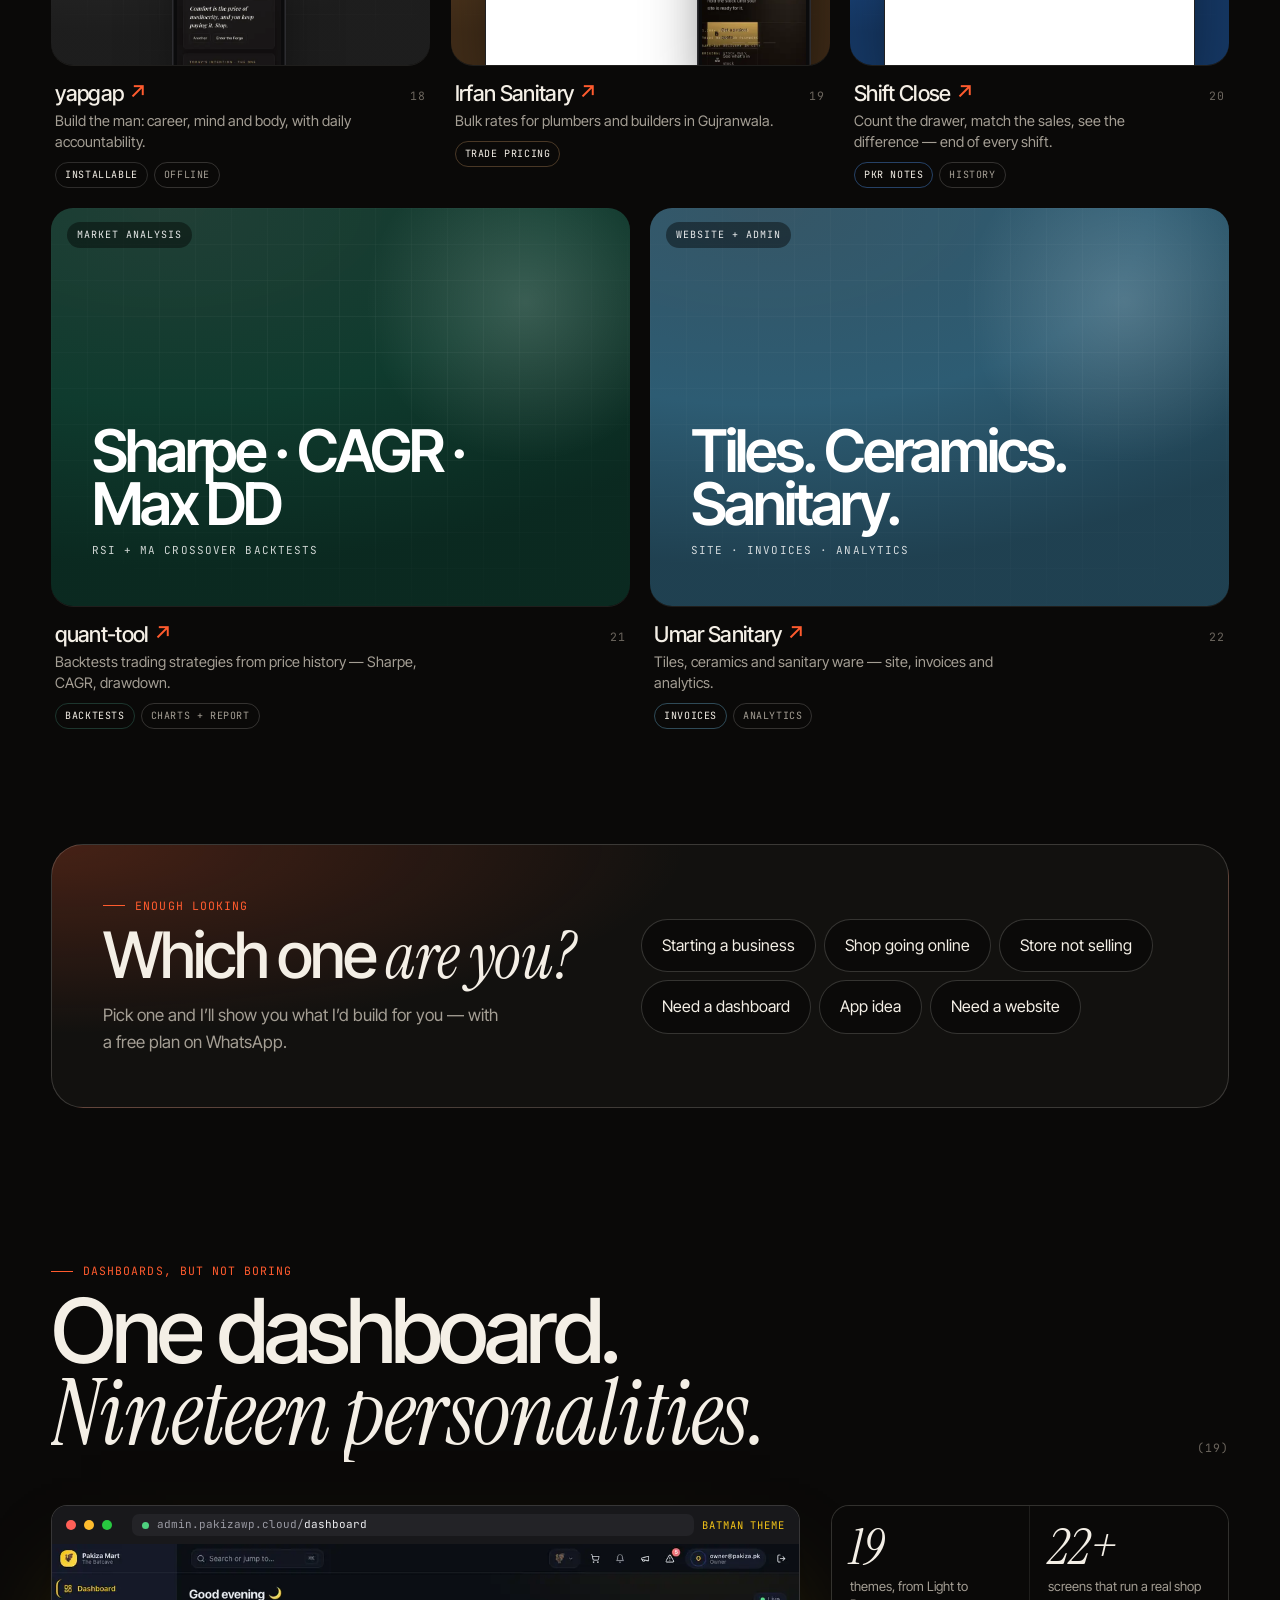
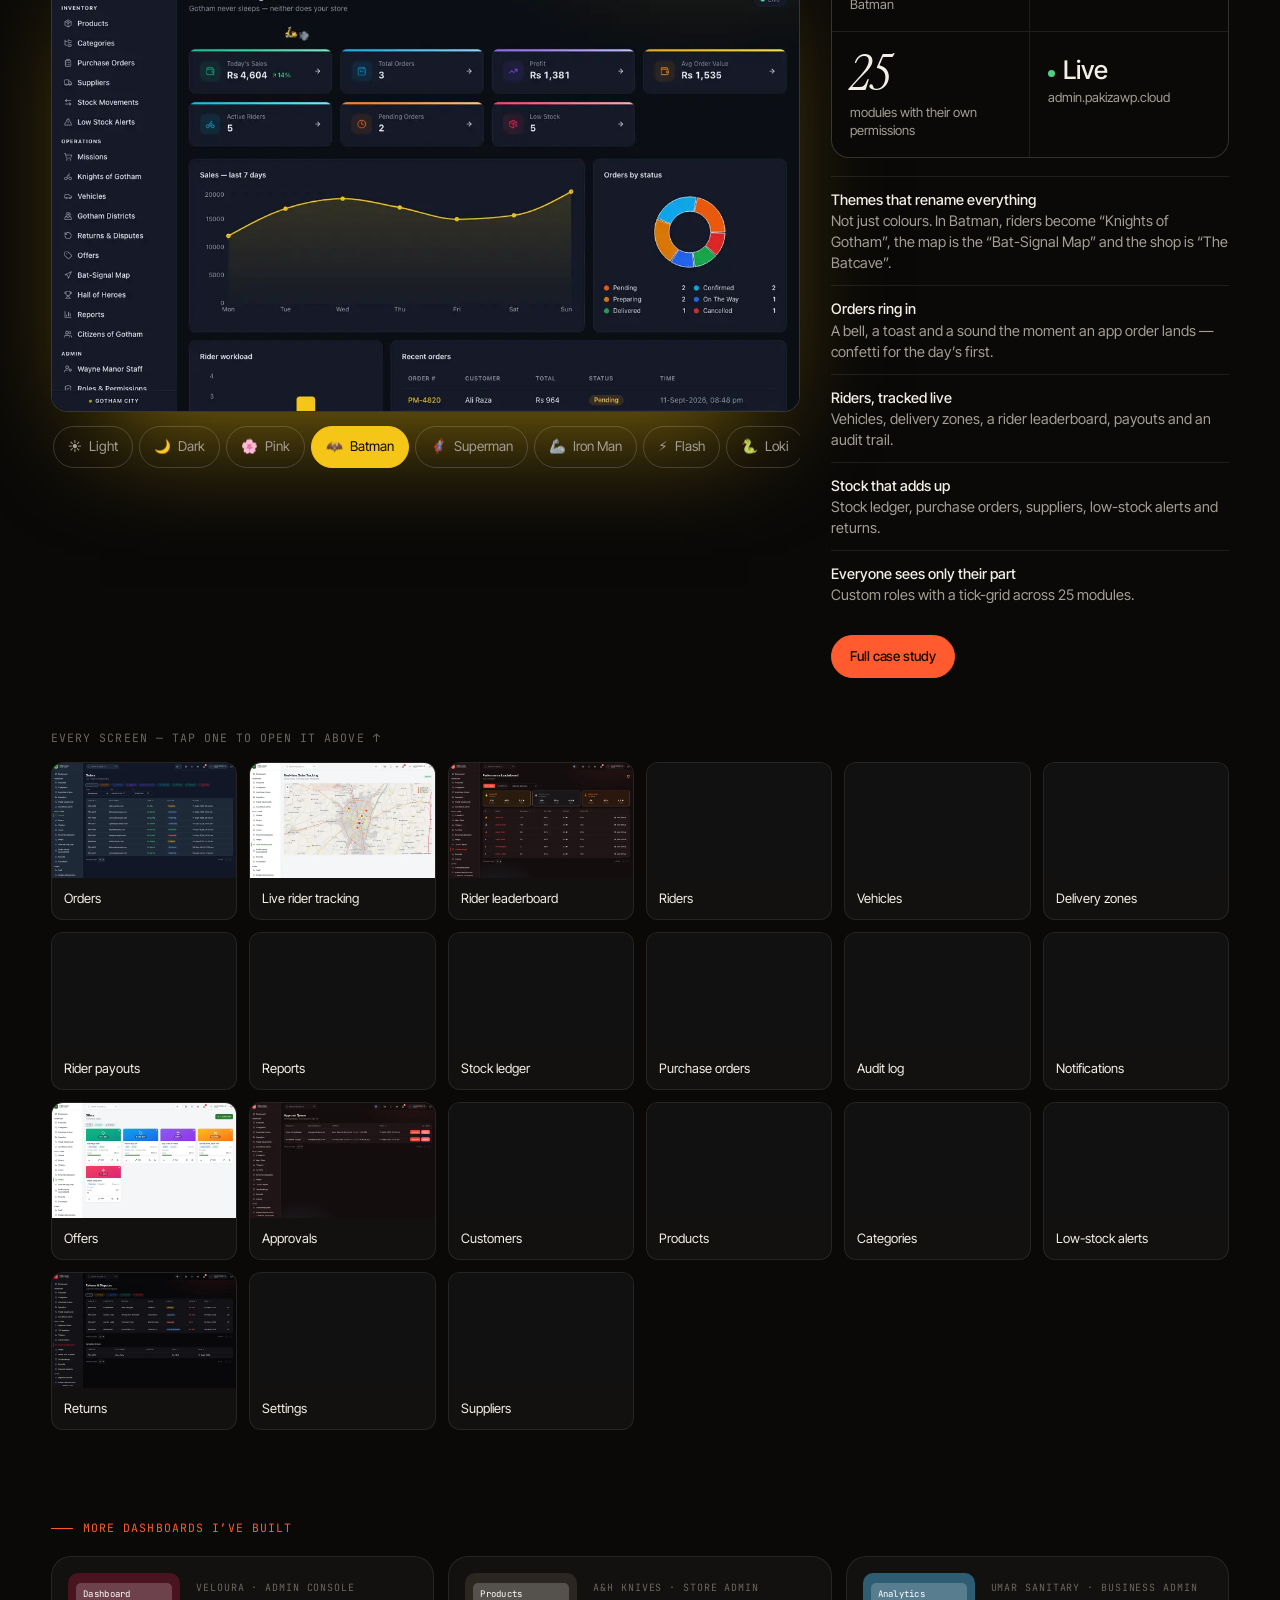
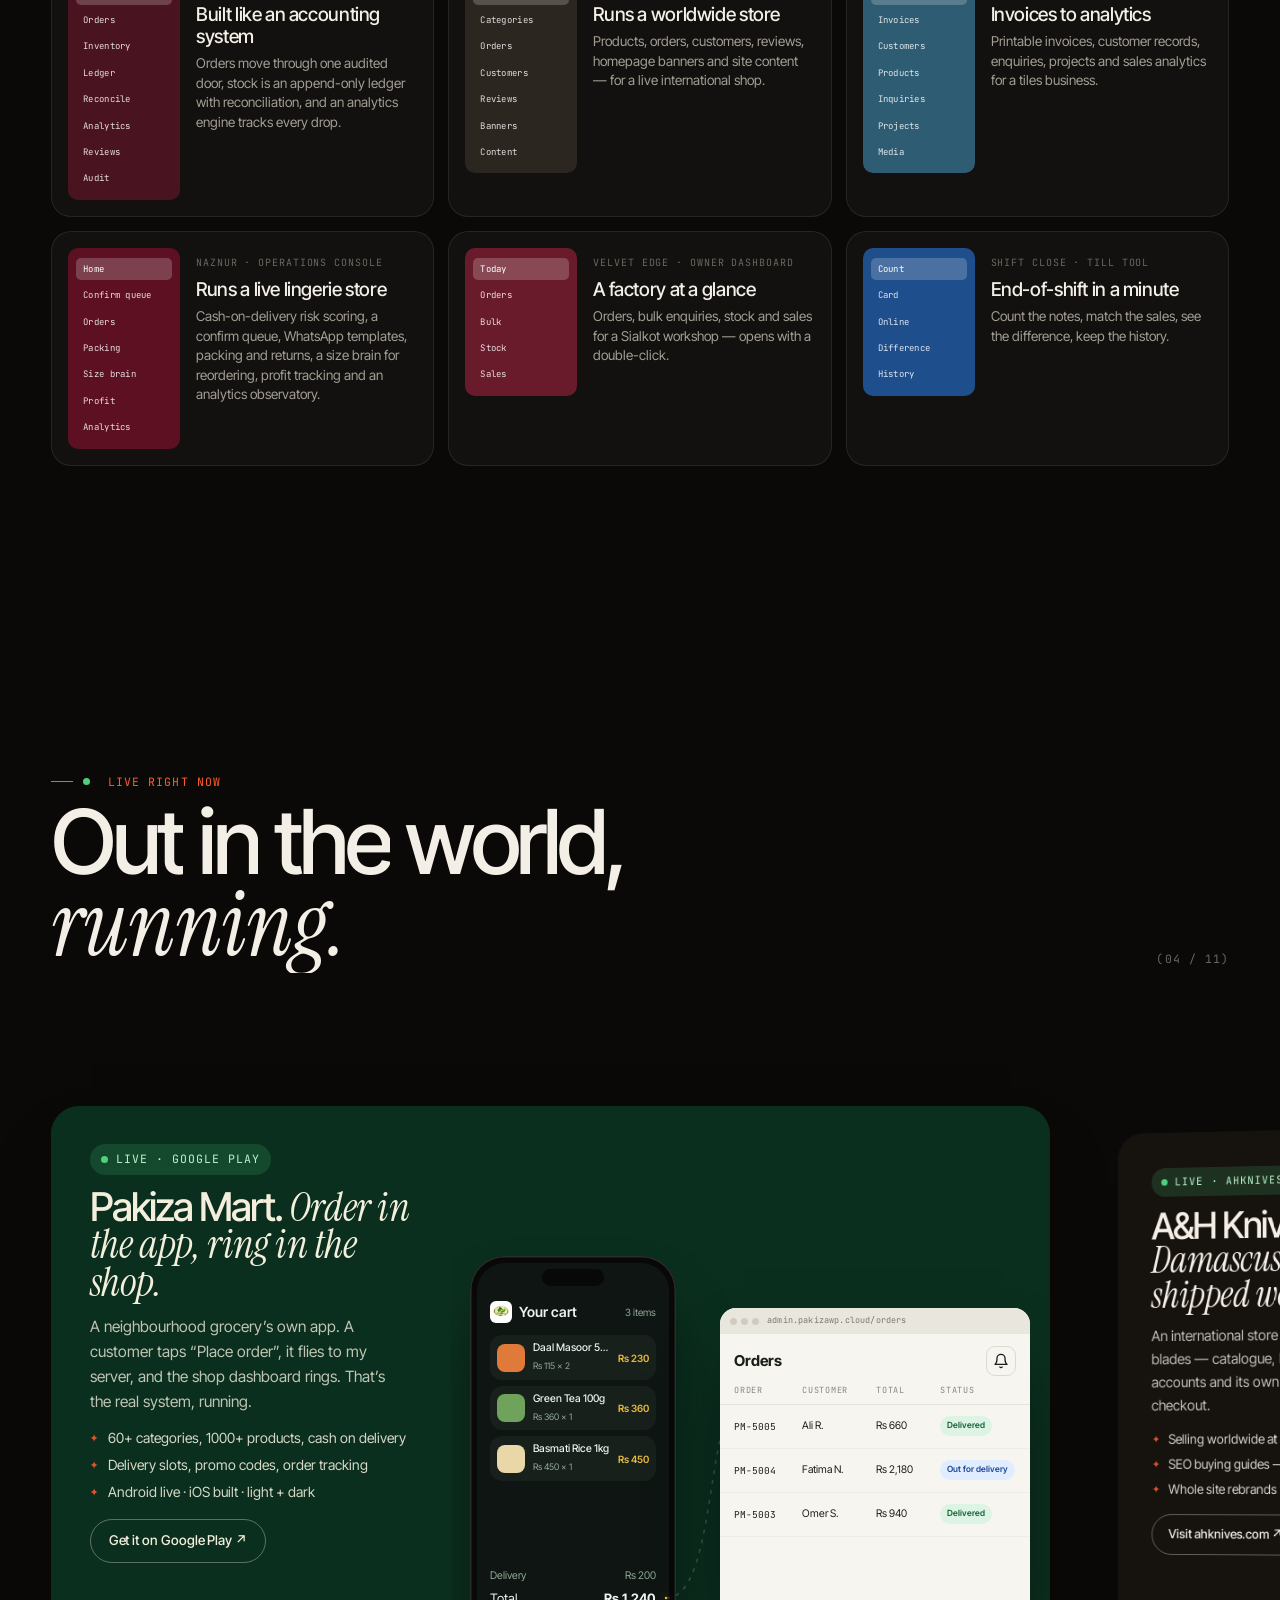
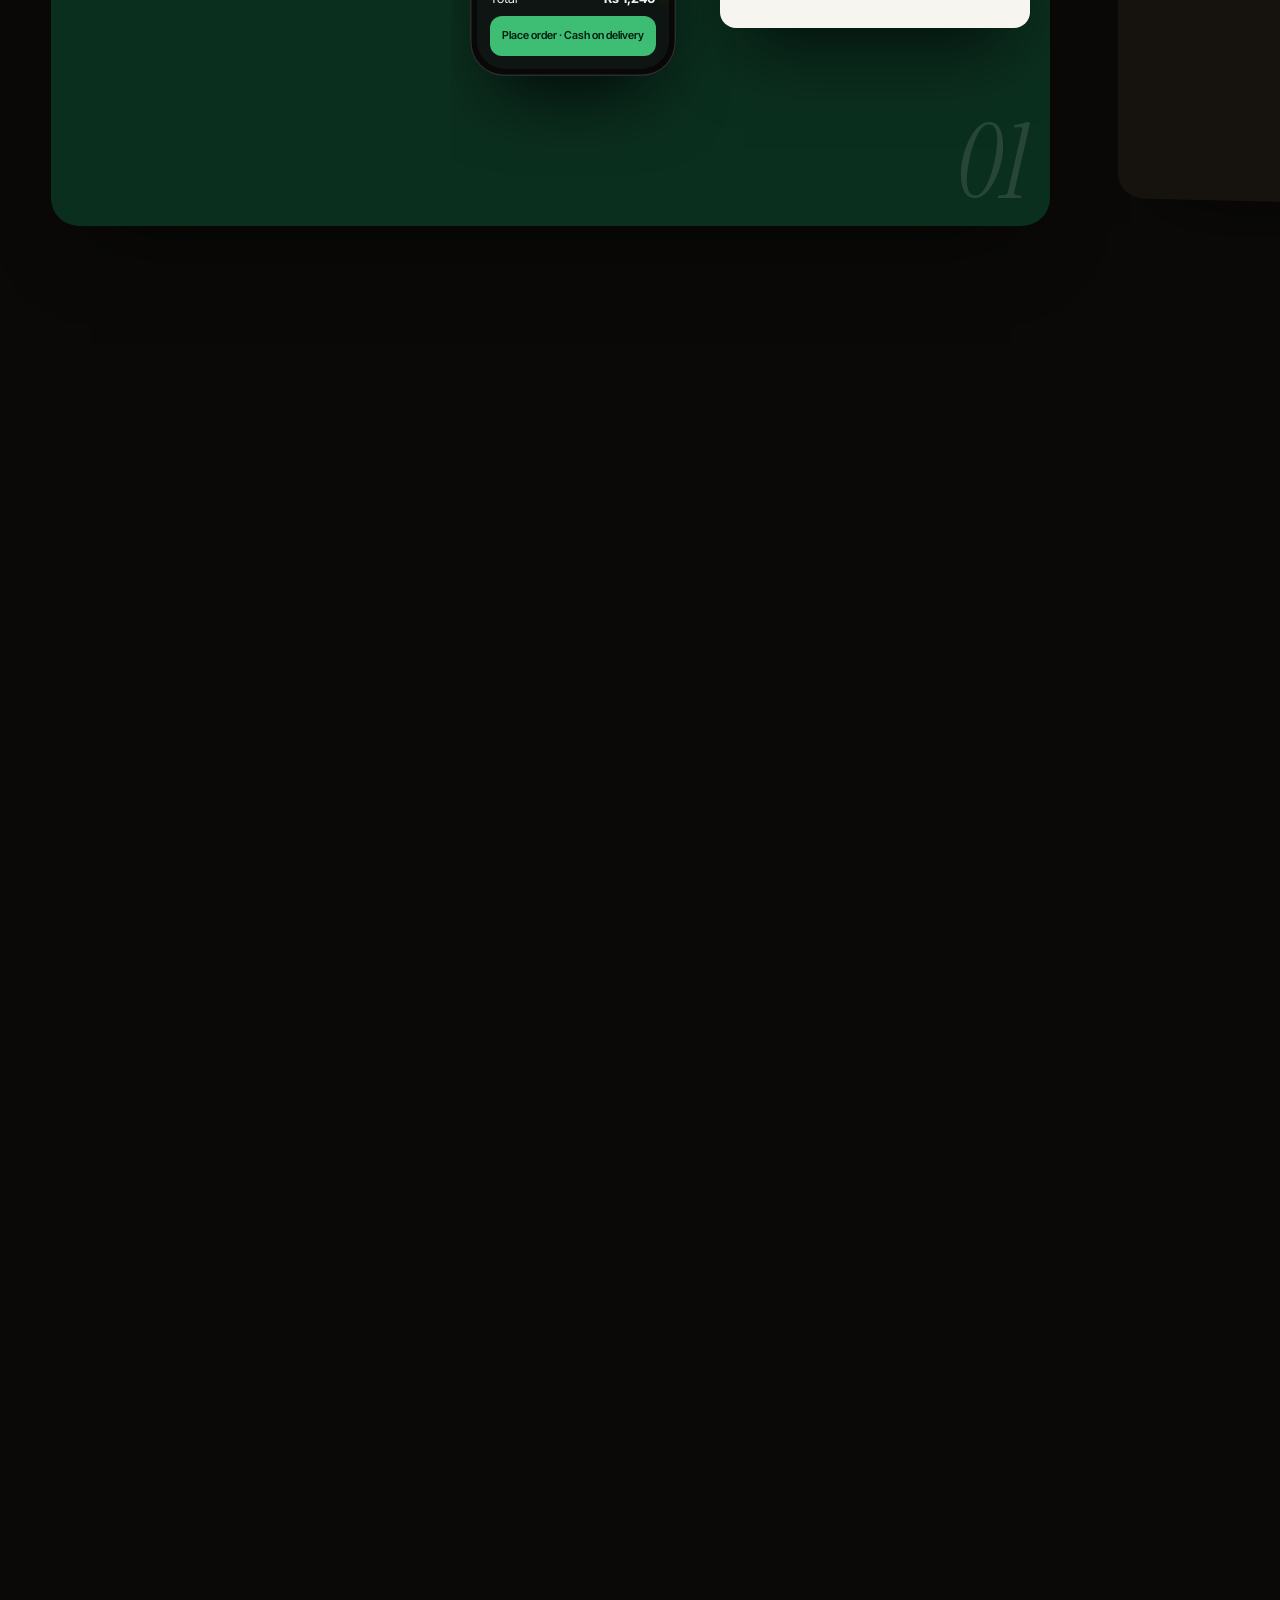
==== commit 78e502fb: "Update portfolio (2026-10-10 08:21) Co-Authored-By: Claude Opus 5 <noreply@anthropic.com>" ====
--- a/index.html
+++ b/index.html
@@ -27,7 +27,7 @@
 <link rel="preconnect" href="https://fonts.gstatic.com" crossorigin>
 <link href="https://fonts.googleapis.com/css2?family=Instrument+Serif:ital@0;1&family=Inter+Tight:wght@300..800&family=JetBrains+Mono:wght@400;500&display=swap" rel="stylesheet">
 <!-- ?v= numbers force browsers to fetch fresh files after an update; bump them when you change a file -->
-<link rel="stylesheet" href="styles.css?v=14">
+<link rel="stylesheet" href="styles.css?v=15">
 </head>
 <body>
 
@@ -61,7 +61,7 @@
       <svg class="i-sun" viewBox="0 0 24 24" width="18" height="18" fill="none" stroke="currentColor" stroke-width="1.8" stroke-linecap="round"><circle cx="12" cy="12" r="4.2"/><path d="M12 2.5v2.2M12 19.3v2.2M4.6 4.6l1.6 1.6M17.8 17.8l1.6 1.6M2.5 12h2.2M19.3 12h2.2M4.6 19.4l1.6-1.6M17.8 6.2l1.6-1.6"/></svg>
       <svg class="i-moon" viewBox="0 0 24 24" width="18" height="18" fill="none" stroke="currentColor" stroke-width="1.8" stroke-linecap="round" stroke-linejoin="round"><path d="M20.5 14.2A8.5 8.5 0 1 1 9.8 3.5a6.8 6.8 0 0 0 10.7 10.7z"/></svg>
     </button>
-    <a href="#contact" class="btn btn--sm btn--accent nav__cta" data-magnetic>Let’s talk</a>
+    <button type="button" class="btn btn--sm btn--accent nav__cta" data-quiz data-magnetic>Let’s talk</button>
     <button class="icon-btn nav__menu" id="menuBtn" type="button" aria-label="Open menu" aria-expanded="false" aria-controls="menu"><span></span><span></span></button>
   </div>
 </header>
@@ -92,10 +92,15 @@
     <div class="hero__row">
       <p class="hero__sub" data-hero style="--d:6">Apps, storefronts, custom dashboards and the servers behind them. <b>22 builds</b> — an app live on Google Play, stores live on the web, a dashboard with 19 themes. Everything behind me is real.</p>
       <div class="hero__cta" data-hero style="--d:7">
-        <a class="btn btn--accent" href="#work" data-magnetic>See everything
+        <button class="btn btn--accent" type="button" data-quiz data-magnetic>Get a free plan ↗</button>
+        <a class="btn" href="#work" data-magnetic>See the work
           <svg viewBox="0 0 24 24" width="16" height="16" fill="none" stroke="currentColor" stroke-width="2" stroke-linecap="round" stroke-linejoin="round"><path d="M12 5v14M5 12l7 7 7-7"/></svg></a>
-        <a class="btn" href="#live" data-magnetic><span class="live-dot"></span>What’s live</a>
-      </div>
+      </div>
+    </div>
+    <!-- "Which one are you?" — tapping one opens the matching offer (rendered from OFFERS in data.js) -->
+    <div class="who who--hero" data-who data-hero style="--d:8">
+      <span class="mono">Which one are you?</span>
+      <div class="who__chips"></div>
     </div>
   </div>
   <div class="wrap hero__foot mono" data-hero style="--d:8">
@@ -198,6 +203,20 @@
     </header>
     <div class="filters" id="filters" role="group" aria-label="Filter projects"></div>
     <div class="grid" id="grid"></div>
+  </div>
+</section>
+
+<!-- ============ WHICH ONE ARE YOU ============ -->
+<section class="band" aria-labelledby="band-h">
+  <div class="wrap">
+    <div class="band__in" data-reveal>
+      <div>
+        <p class="mono eyebrow">Enough looking</p>
+        <h2 id="band-h">Which one <em class="serif">are you?</em></h2>
+        <p class="band__p">Pick one and I’ll show you what I’d build for you — with a free plan on WhatsApp.</p>
+      </div>
+      <div class="who" data-who><div class="who__chips"></div></div>
+    </div>
   </div>
 </section>
 
@@ -712,6 +731,16 @@
   <span>WhatsApp</span>
 </a>
 
+<!-- ============ QUIZ POPUP ============ -->
+<div class="quiz" id="quiz" role="dialog" aria-modal="true" aria-labelledby="quizTitle" aria-hidden="true">
+  <div class="quiz__bg" data-quiz-close></div>
+  <div class="quiz__card" data-lenis-prevent>
+    <button class="quiz__x" type="button" data-quiz-close aria-label="Close">✕</button>
+    <div class="quiz__body" id="quizBody"></div>
+  </div>
+</div>
+<button class="quiz-pill" id="quizPill" type="button" data-quiz hidden>Which one are you? <span>Free plan →</span></button>
+
 <!-- ============ CASE VIEWER ============ -->
 <div class="case" id="case" role="dialog" aria-modal="true" aria-labelledby="caseTitle" aria-hidden="true">
   <div class="case__bg"></div>
@@ -726,8 +755,8 @@
 <script src="assets/vendor/gsap.min.js" defer></script>
 <script src="assets/vendor/ScrollTrigger.min.js" defer></script>
 <script src="assets/vendor/lenis.min.js" defer></script>
-<script src="pixel.js?v=3" defer></script>
-<script src="data.js?v=12" defer></script>
-<script src="main.js?v=9" defer></script>
+<script src="pixel.js?v=4" defer></script>
+<script src="data.js?v=13" defer></script>
+<script src="main.js?v=10" defer></script>
 </body>
 </html>
--- a/styles.css
+++ b/styles.css
@@ -808,6 +808,65 @@
 .lead__done a{color:var(--text);text-decoration:underline;text-underline-offset:3px}
 @media (max-width:640px){.lead__row{grid-template-columns:1fr}.lead__actions .btn{width:100%;justify-content:center}}
 
+/* ---------- "Which one are you?" chips (hero + band) ---------- */
+.who{margin-top:clamp(18px,2.4vw,30px);display:flex;flex-wrap:wrap;align-items:center;gap:10px 14px}
+.who > .mono{color:var(--muted)}
+.who__chips{display:flex;flex-wrap:wrap;gap:8px}
+.who__chip{padding:10px 16px;border-radius:999px;border:1px solid var(--line-2);background:color-mix(in srgb,var(--bg) 78%,transparent);font-size:14.5px;color:var(--text);transition:background .3s,color .3s,border-color .3s,transform .4s var(--ease)}
+.who__chip:hover{background:var(--accent);border-color:var(--accent);color:var(--on-accent);transform:translateY(-2px)}
+.band{padding-top:clamp(70px,9vw,130px)}
+.band__in{display:grid;grid-template-columns:minmax(0,1fr) minmax(0,1.1fr);gap:clamp(24px,4vw,60px);align-items:center;padding:clamp(26px,4vw,56px);border-radius:32px;border:1px solid var(--line-2);
+  background:radial-gradient(90% 120% at 0% 0%,color-mix(in srgb,var(--accent) 22%,transparent),transparent 60%),var(--bg-2)}
+.band h2{margin:10px 0 0;font-size:clamp(38px,5vw,76px);line-height:.95;letter-spacing:-.05em;font-weight:500}
+.band h2 em{font-weight:400}
+.band__p{margin:14px 0 0;color:var(--muted);font-size:17px;max-width:40ch}
+.band .who{margin-top:0}
+.band .who__chip{font-size:16px;padding:13px 20px}
+
+/* ---------- quiz popup ---------- */
+.quiz{position:fixed;inset:0;z-index:880;display:grid;place-items:center;padding:16px;visibility:hidden;pointer-events:none}
+.quiz.is-open{visibility:visible;pointer-events:auto}
+.quiz__bg{position:absolute;inset:0;background:color-mix(in srgb,var(--bg) 84%,transparent);opacity:0;transition:opacity .4s var(--ease)}
+.quiz.is-open .quiz__bg{opacity:1}
+.quiz__card{position:relative;width:min(640px,100%);max-height:min(92svh,820px);overflow:auto;overscroll-behavior:contain;border-radius:28px;border:1px solid var(--line-2);background:var(--bg-2);
+  padding:clamp(22px,3.4vw,40px);box-shadow:var(--shadow);opacity:0;transform:translateY(28px) scale(.97);transition:opacity .45s var(--ease),transform .6s var(--ease)}
+.quiz.is-open .quiz__card{opacity:1;transform:none}
+.quiz__x{position:absolute;right:16px;top:16px;z-index:2;width:40px;height:40px;border-radius:50%;border:1px solid var(--line-2);display:grid;place-items:center;transition:transform .4s var(--ease),background .3s,color .3s}
+.quiz__x:hover{transform:rotate(90deg);background:var(--text);color:var(--bg)}
+.quiz__title{margin:12px 0 0;font-size:clamp(30px,4.2vw,50px);line-height:1;letter-spacing:-.045em;font-weight:500;max-width:17ch;padding-right:44px}
+.quiz__title em{font-weight:400;color:var(--accent)}
+.quiz__opts{display:grid;grid-template-columns:1fr 1fr;gap:10px;margin-top:22px}
+.quiz__opt{text-align:left;display:flex;gap:12px;align-items:baseline;padding:16px;border-radius:16px;border:1px solid var(--line-2);background:var(--bg);font-size:16px;line-height:1.3;transition:border-color .3s,background .3s,transform .4s var(--ease)}
+.quiz__opt .mono{color:var(--accent);flex:none}
+.quiz__opt:hover{border-color:var(--accent);background:color-mix(in srgb,var(--accent) 12%,var(--bg));transform:translateY(-2px)}
+.quiz__lead{margin:14px 0 0;color:var(--muted);font-size:17px;line-height:1.5}
+.quiz__list{list-style:none;margin:18px 0 0;padding:0;display:grid;gap:9px}
+.quiz__list li{display:flex;gap:10px;font-size:15.5px;line-height:1.4}
+.quiz__list li::before{content:"✓";color:#25D366;font-weight:700;flex:none}
+.quiz__proof{display:grid;grid-template-columns:92px minmax(0,1fr);gap:14px;align-items:center;margin-top:20px;padding:10px;border-radius:16px;border:1px solid var(--line);background:var(--bg)}
+.quiz__proof img{width:92px;height:64px;object-fit:cover;object-position:top;border-radius:10px}
+.quiz__proof div{color:var(--muted);font-size:14px;line-height:1.4}
+.quiz__proof b{display:block;color:var(--text);font-weight:500;font-size:15px}
+.quiz__proof .mono{display:block;color:var(--faint);font-size:10px}
+.quiz__form{display:grid;gap:12px;margin-top:20px}
+.quiz__form .btn{justify-content:center;padding:17px 24px;font-size:16px}
+.quiz__foot{margin:14px 0 0;color:var(--faint)}
+.quiz__back{color:var(--muted);margin-bottom:6px}
+.quiz__back:hover{color:var(--text)}
+.quiz-pill{position:fixed;left:clamp(14px,2vw,26px);bottom:clamp(14px,2vw,26px);z-index:700;display:flex;align-items:center;gap:10px;height:54px;padding:0 20px;border-radius:999px;background:var(--accent);color:var(--on-accent);
+  font-weight:600;font-size:14px;box-shadow:0 14px 34px -10px color-mix(in srgb,var(--accent) 70%,transparent);transition:transform .5s var(--ease),opacity .3s}
+.quiz-pill span{font-weight:400;opacity:.85}
+.quiz-pill:hover{transform:translateY(-3px)}
+.quiz-open .quiz-pill,.menu-open .quiz-pill,.quiz-pill.is-away,.quiz-open .wa-float{opacity:0;pointer-events:none}
+@media (max-width:900px){.band__in{grid-template-columns:minmax(0,1fr)}}
+@media (max-width:640px){
+  .quiz{place-items:end center;padding:0}
+  .quiz__card{border-radius:26px 26px 0 0;max-height:90svh;width:100%}
+  .quiz__opts{grid-template-columns:1fr}
+  .quiz-pill{height:48px;padding:0 16px}
+  .quiz-pill span{display:none}
+}
+
 /* ---------- responsive ---------- */
 @media (max-width:1100px){
   .tile,.tile--half{grid-column:span 6}
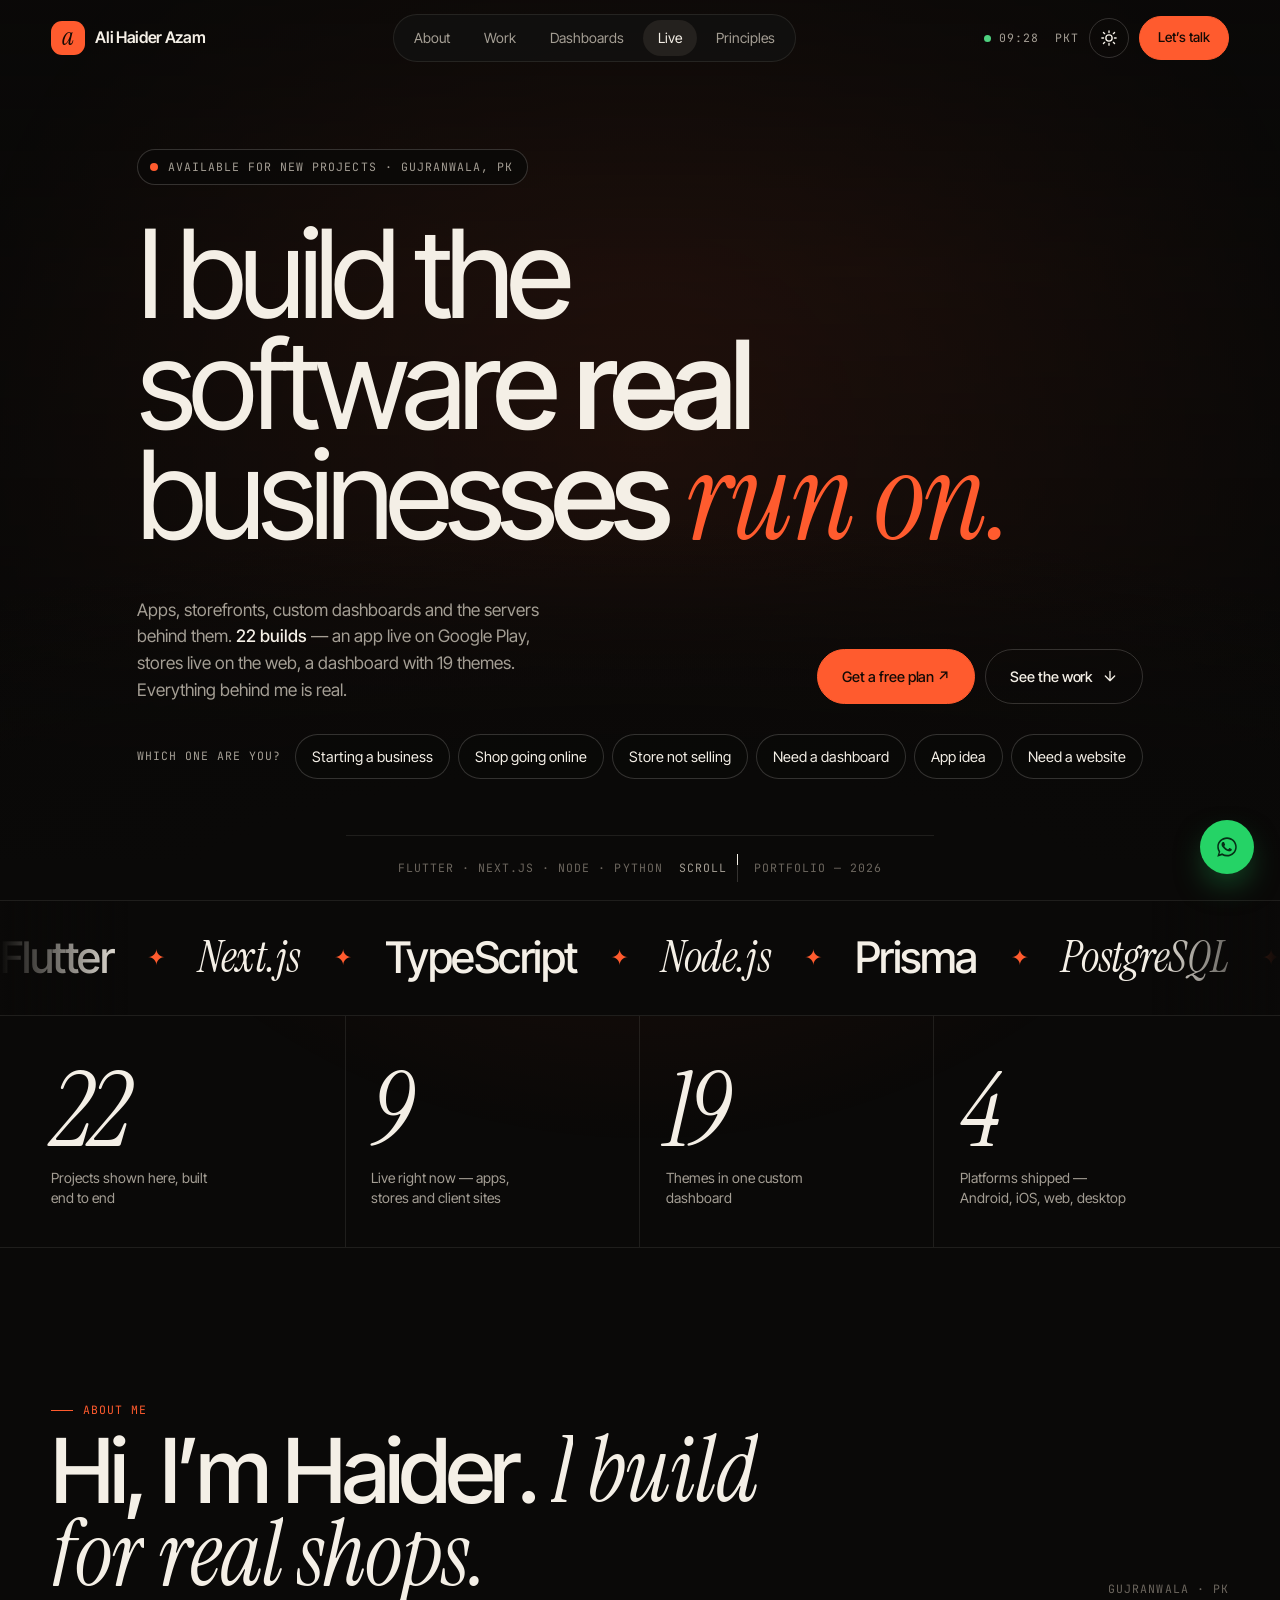
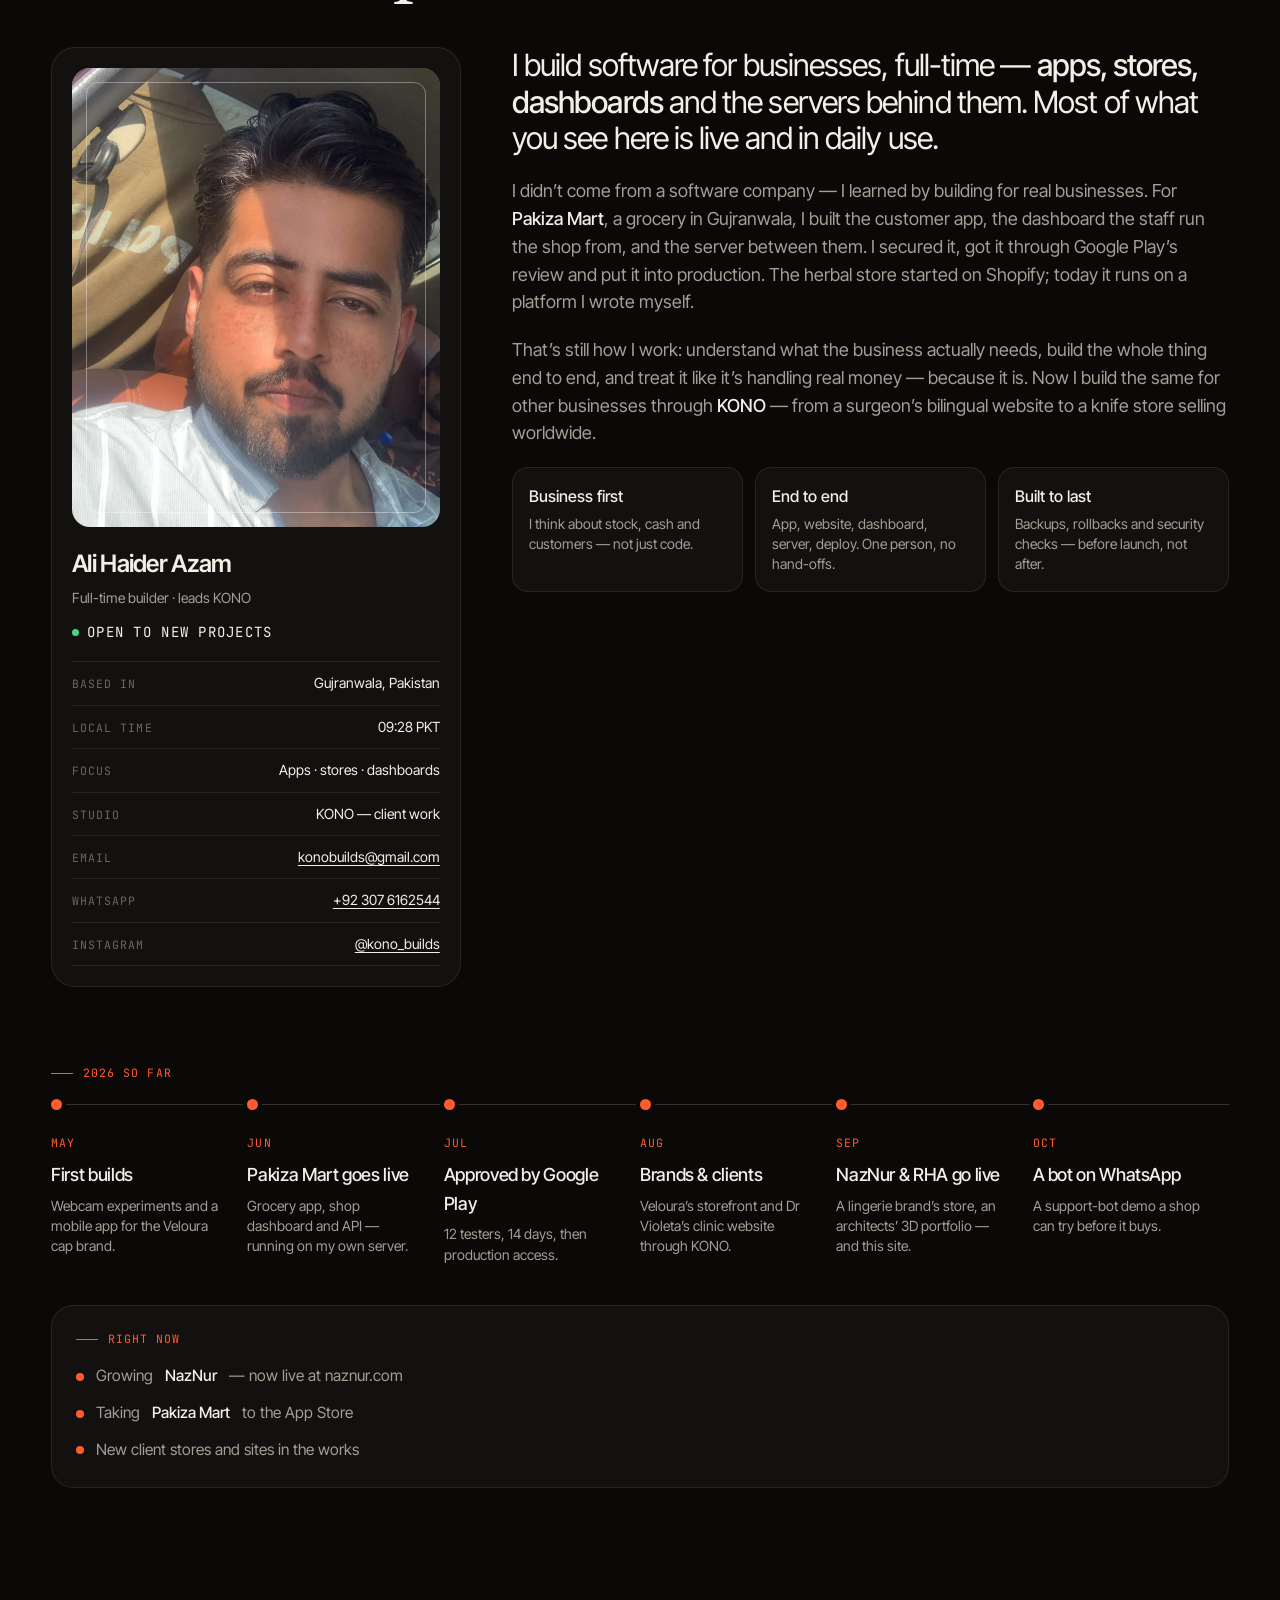
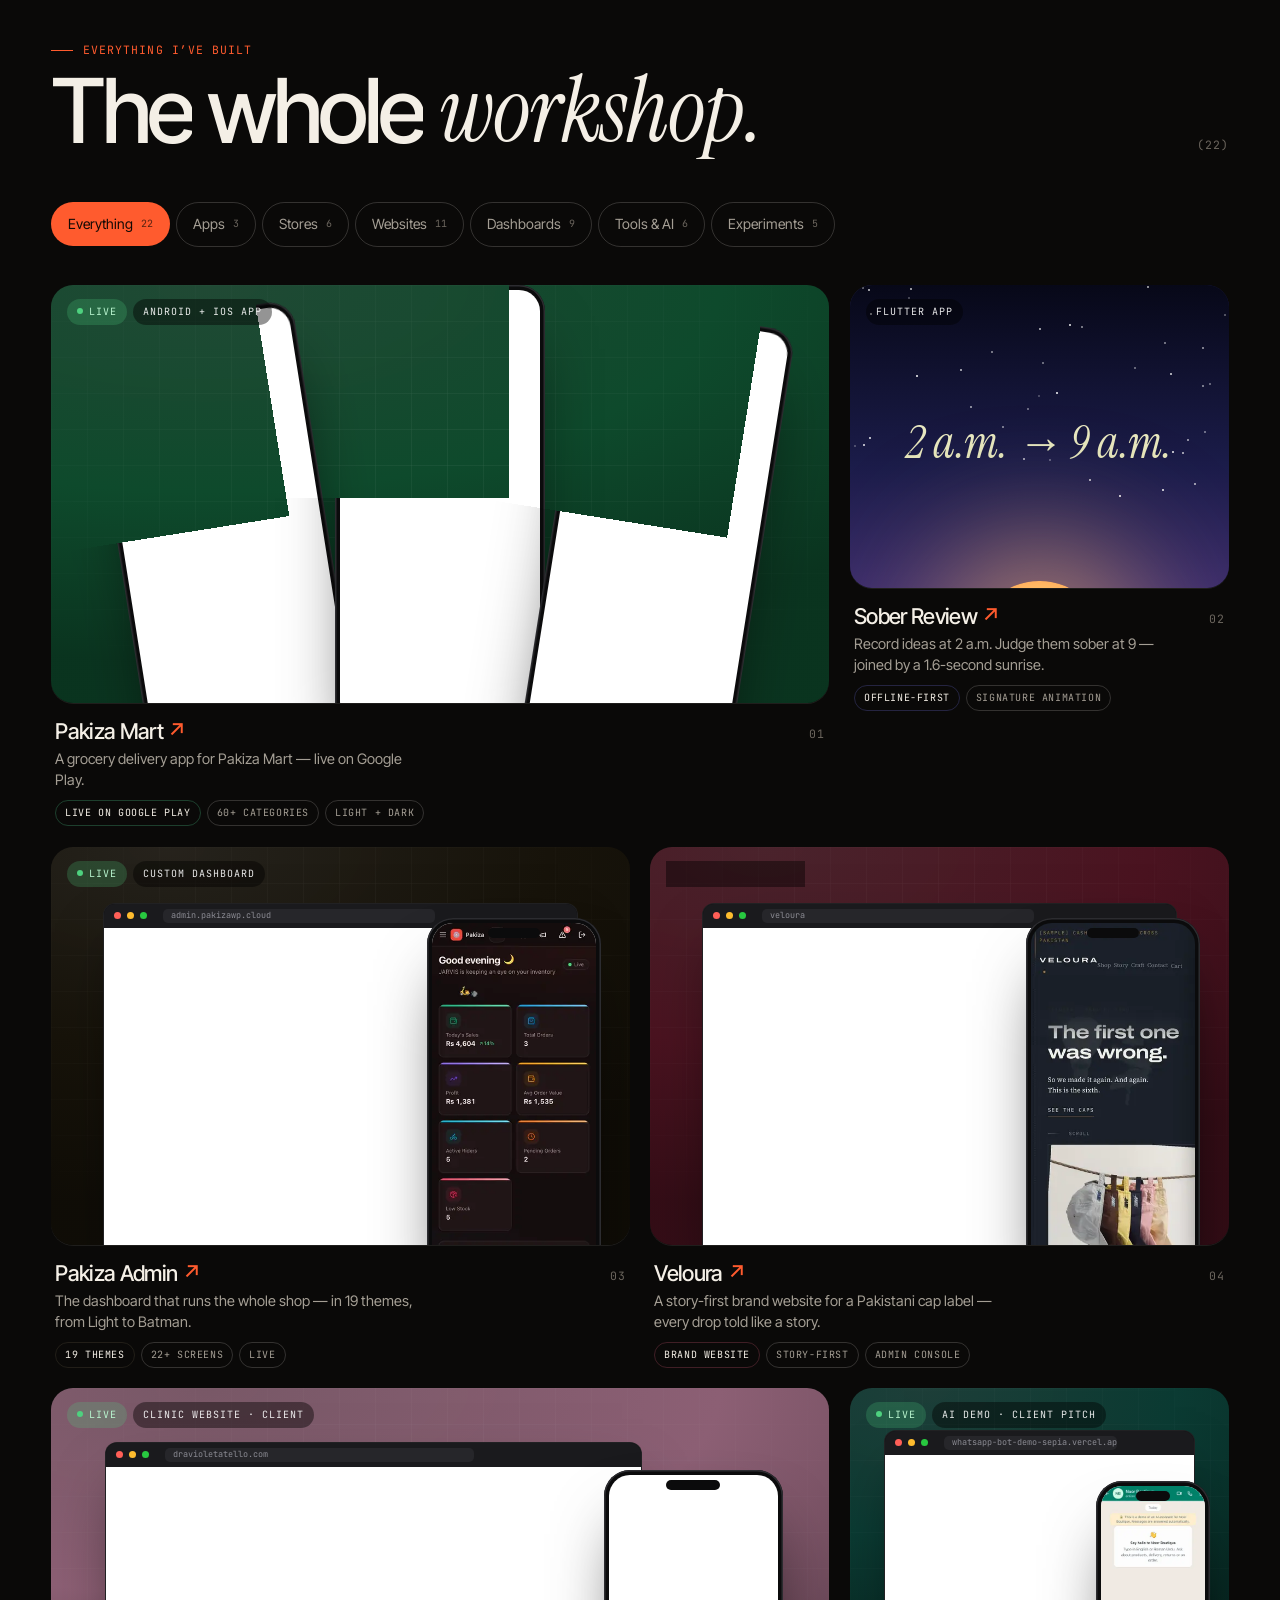
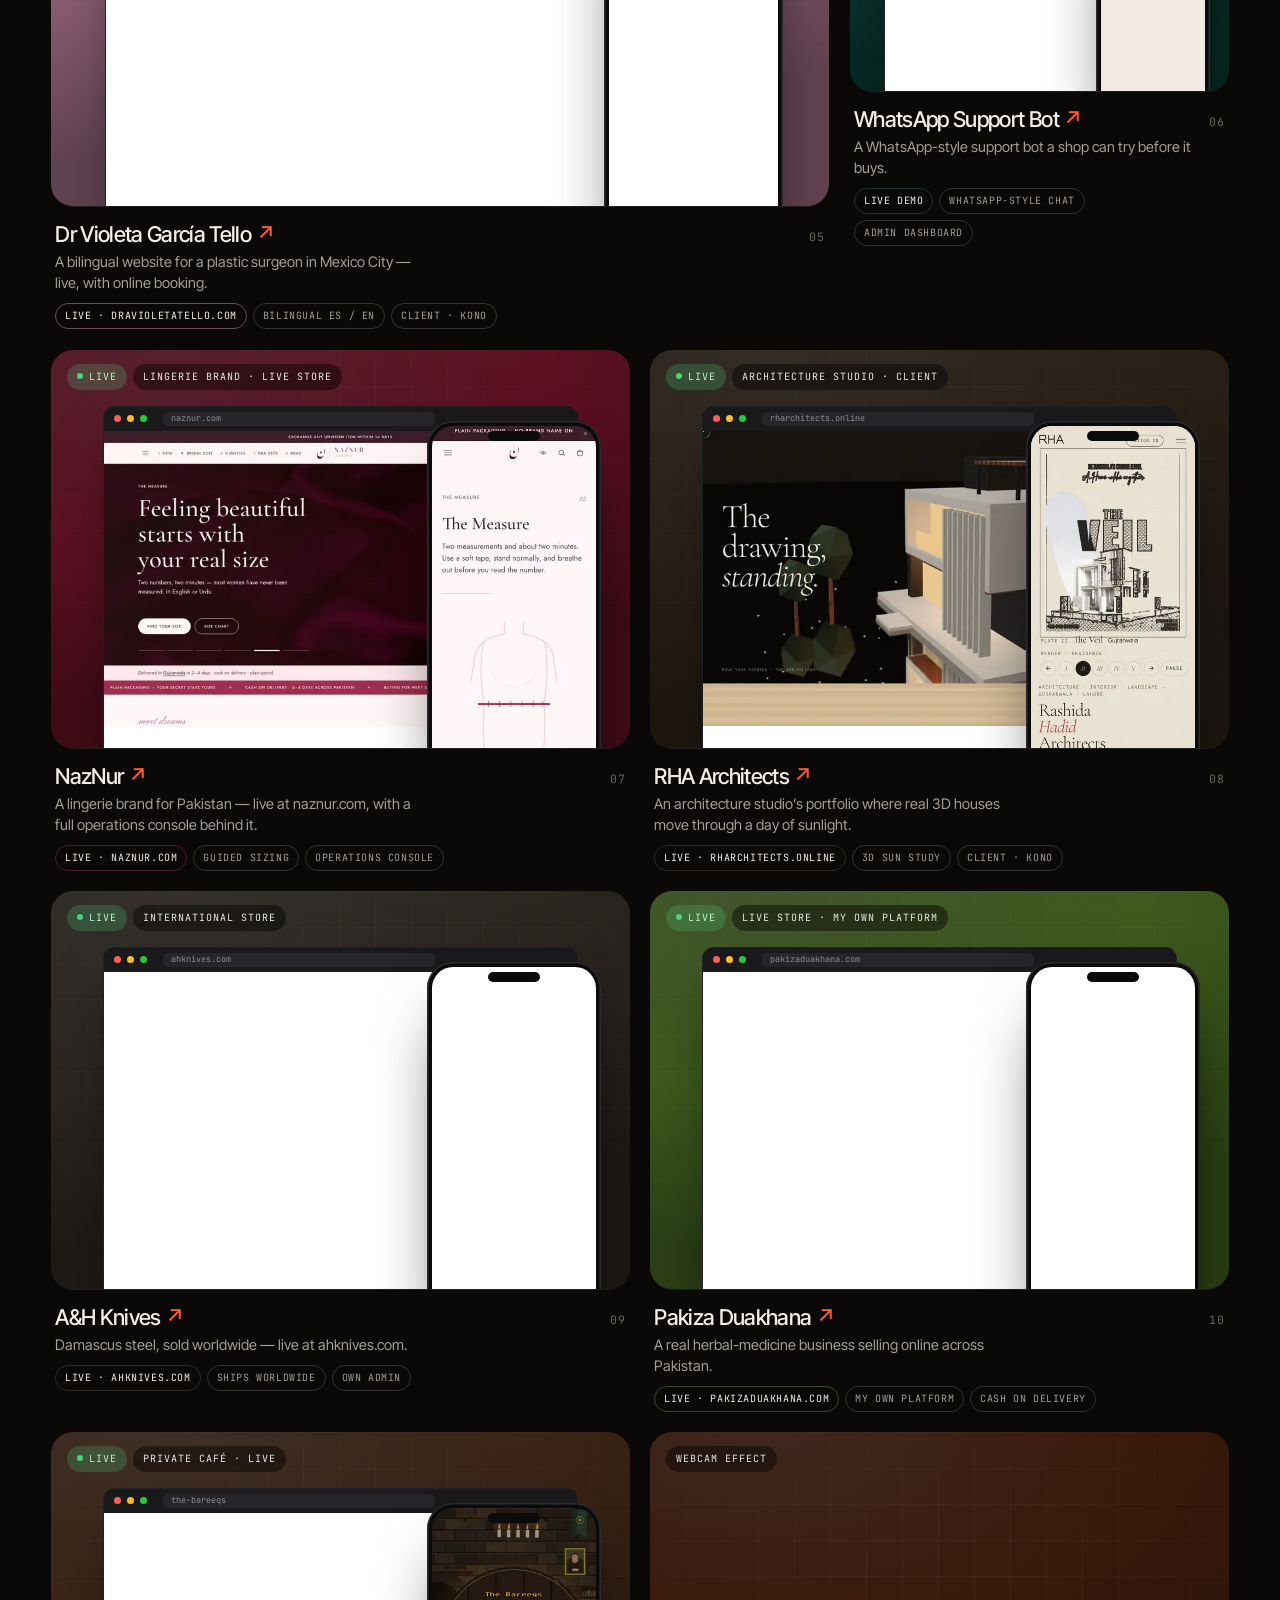
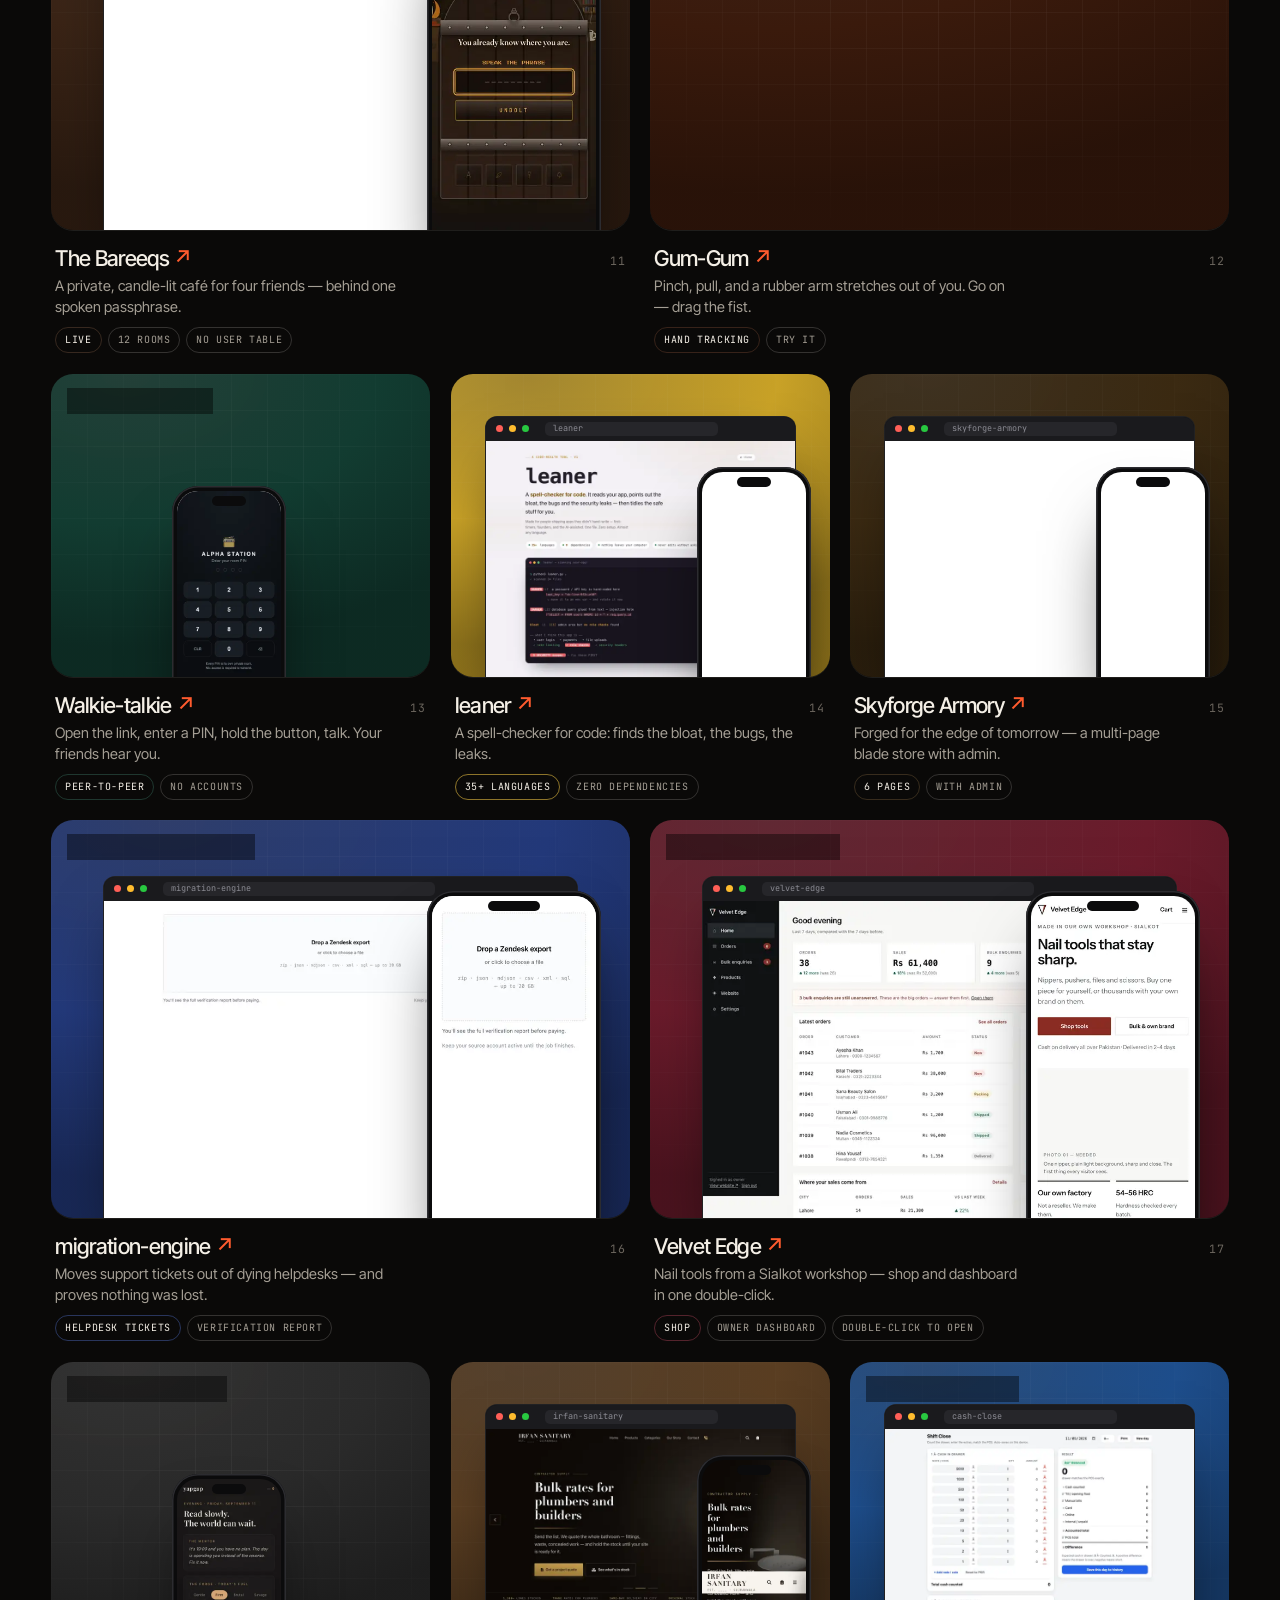
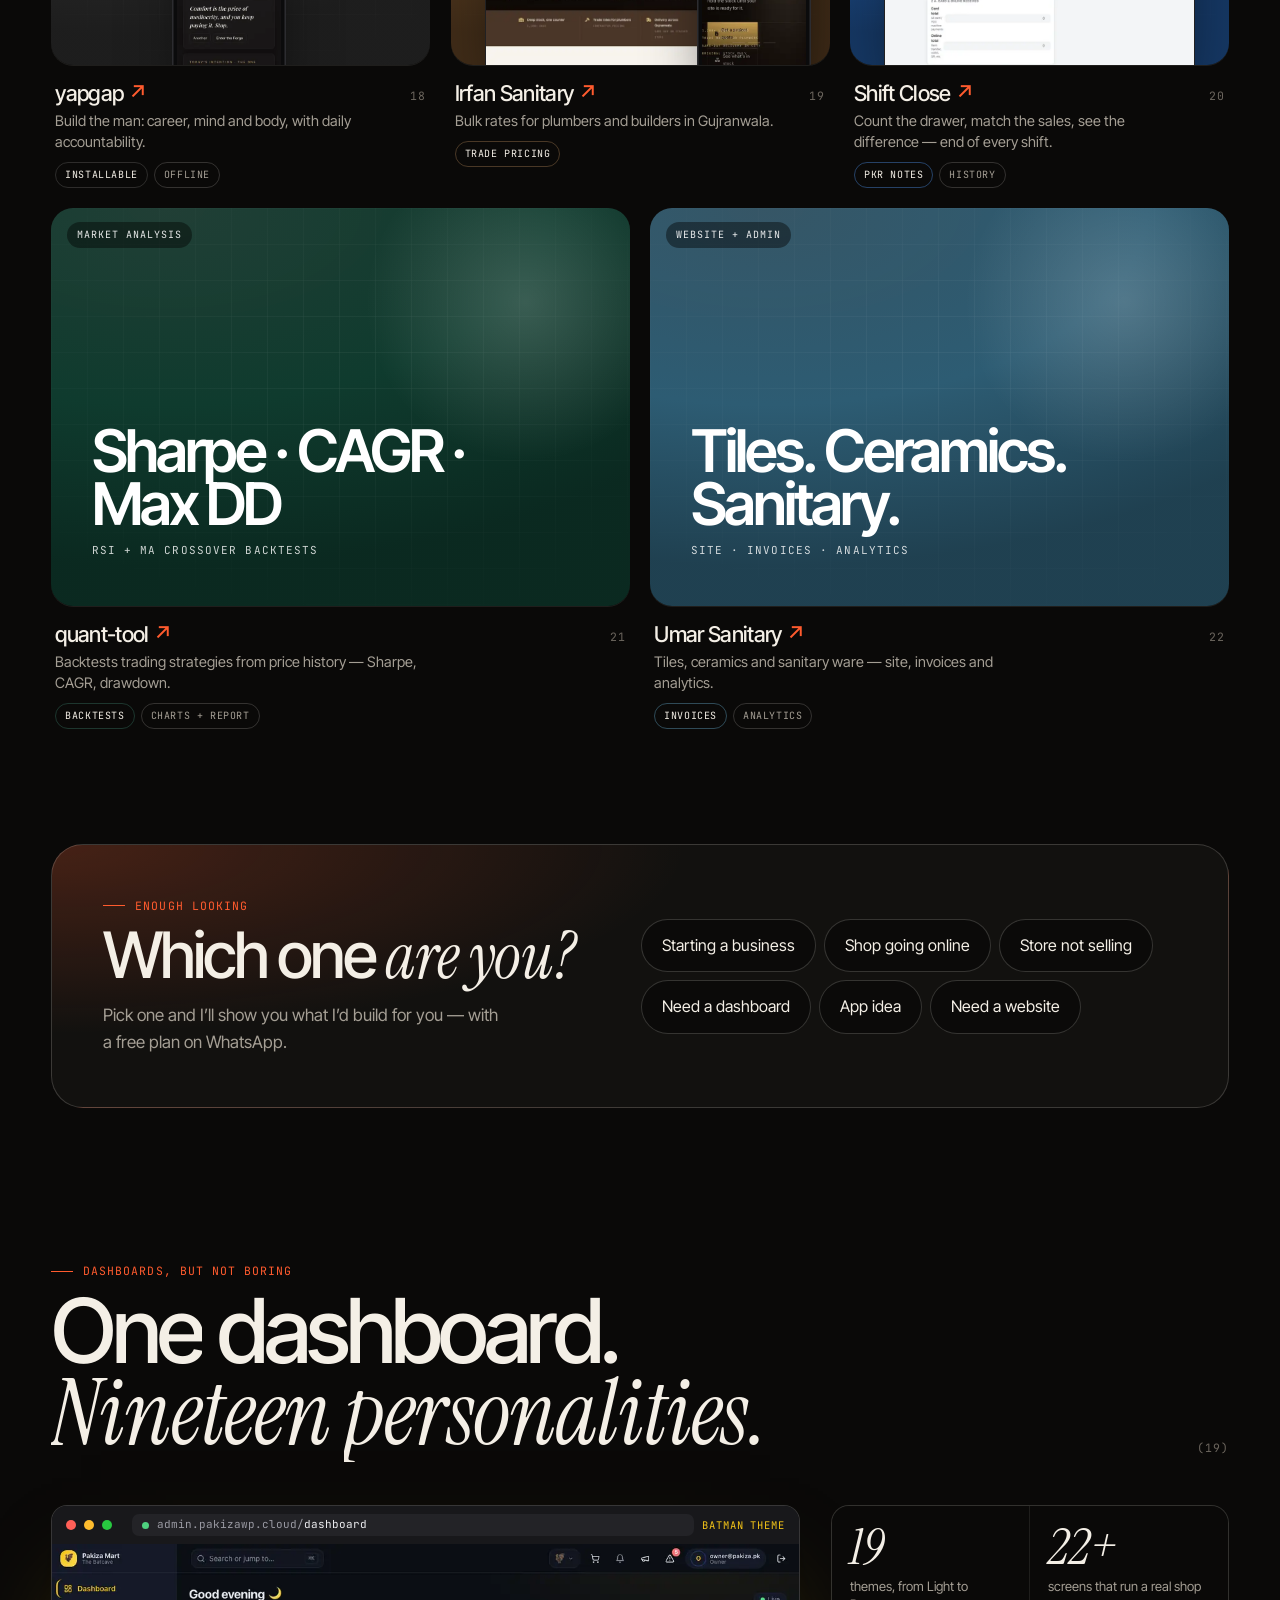
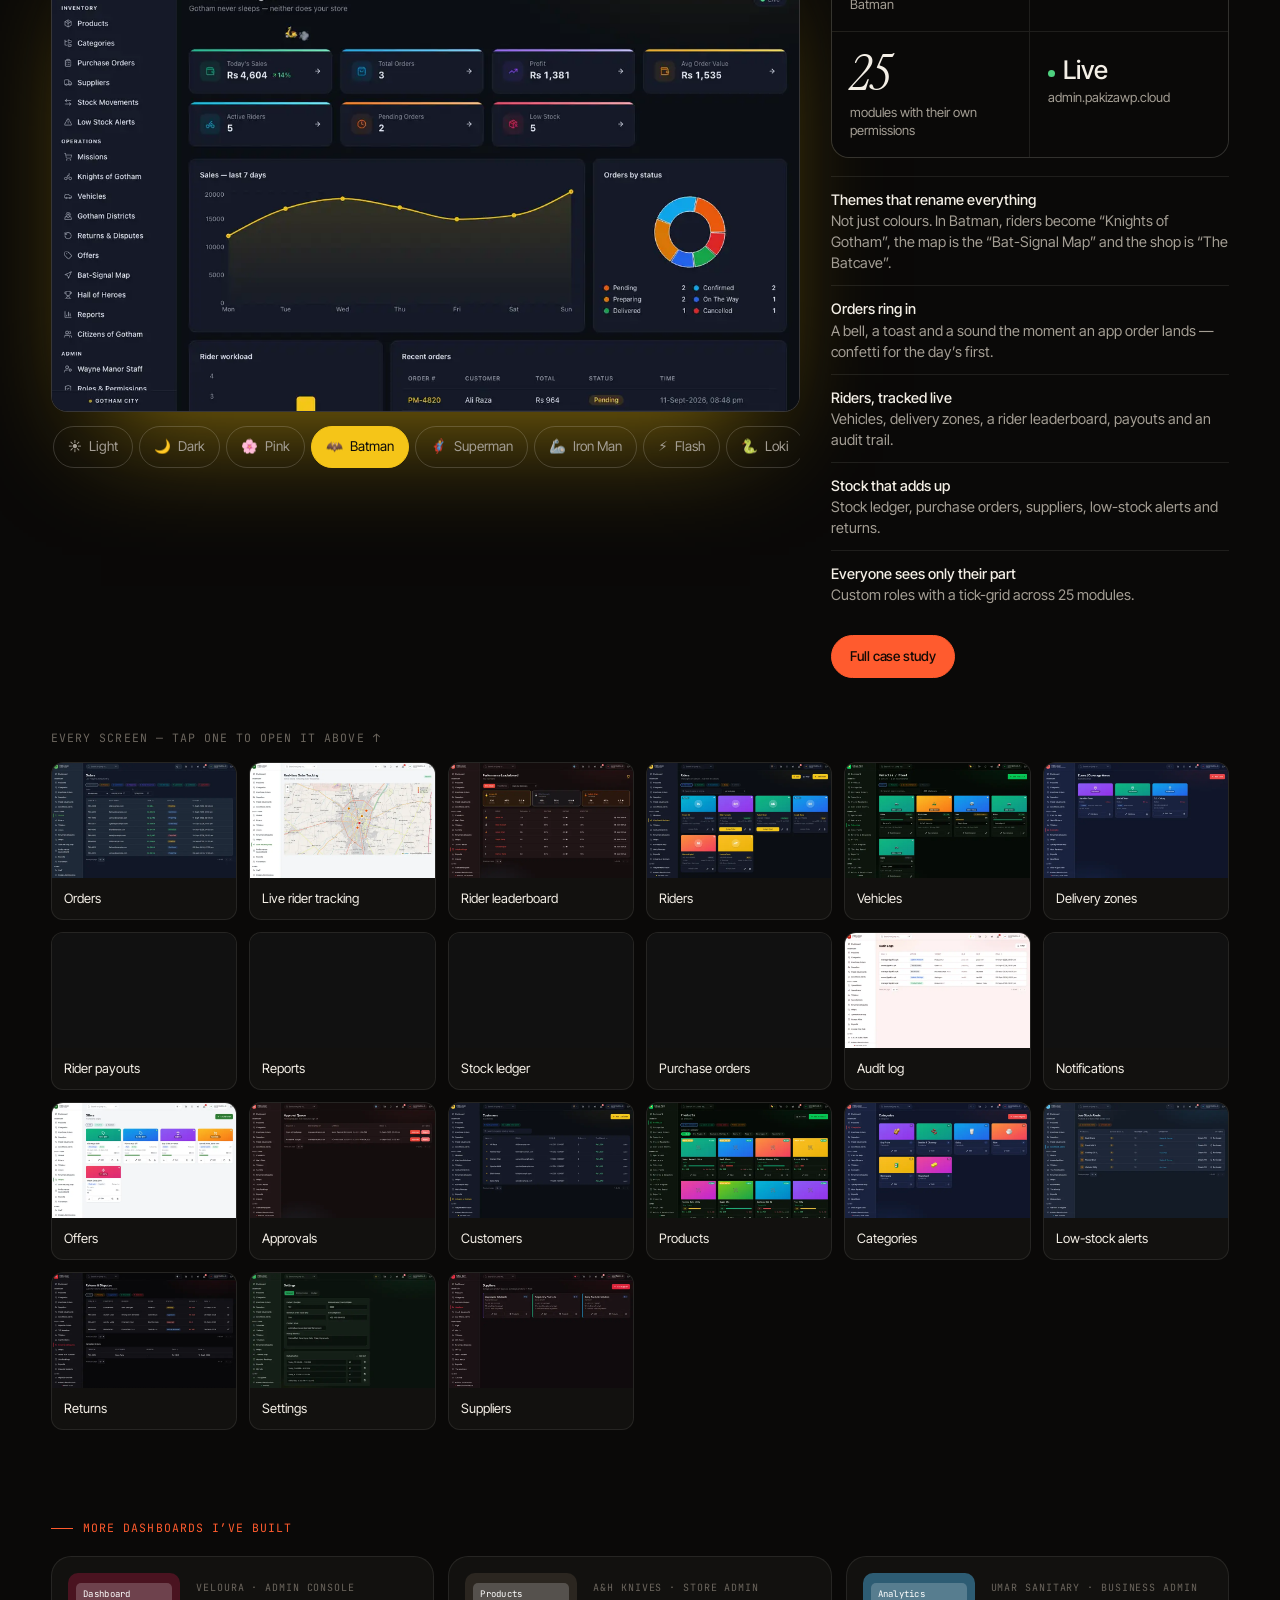
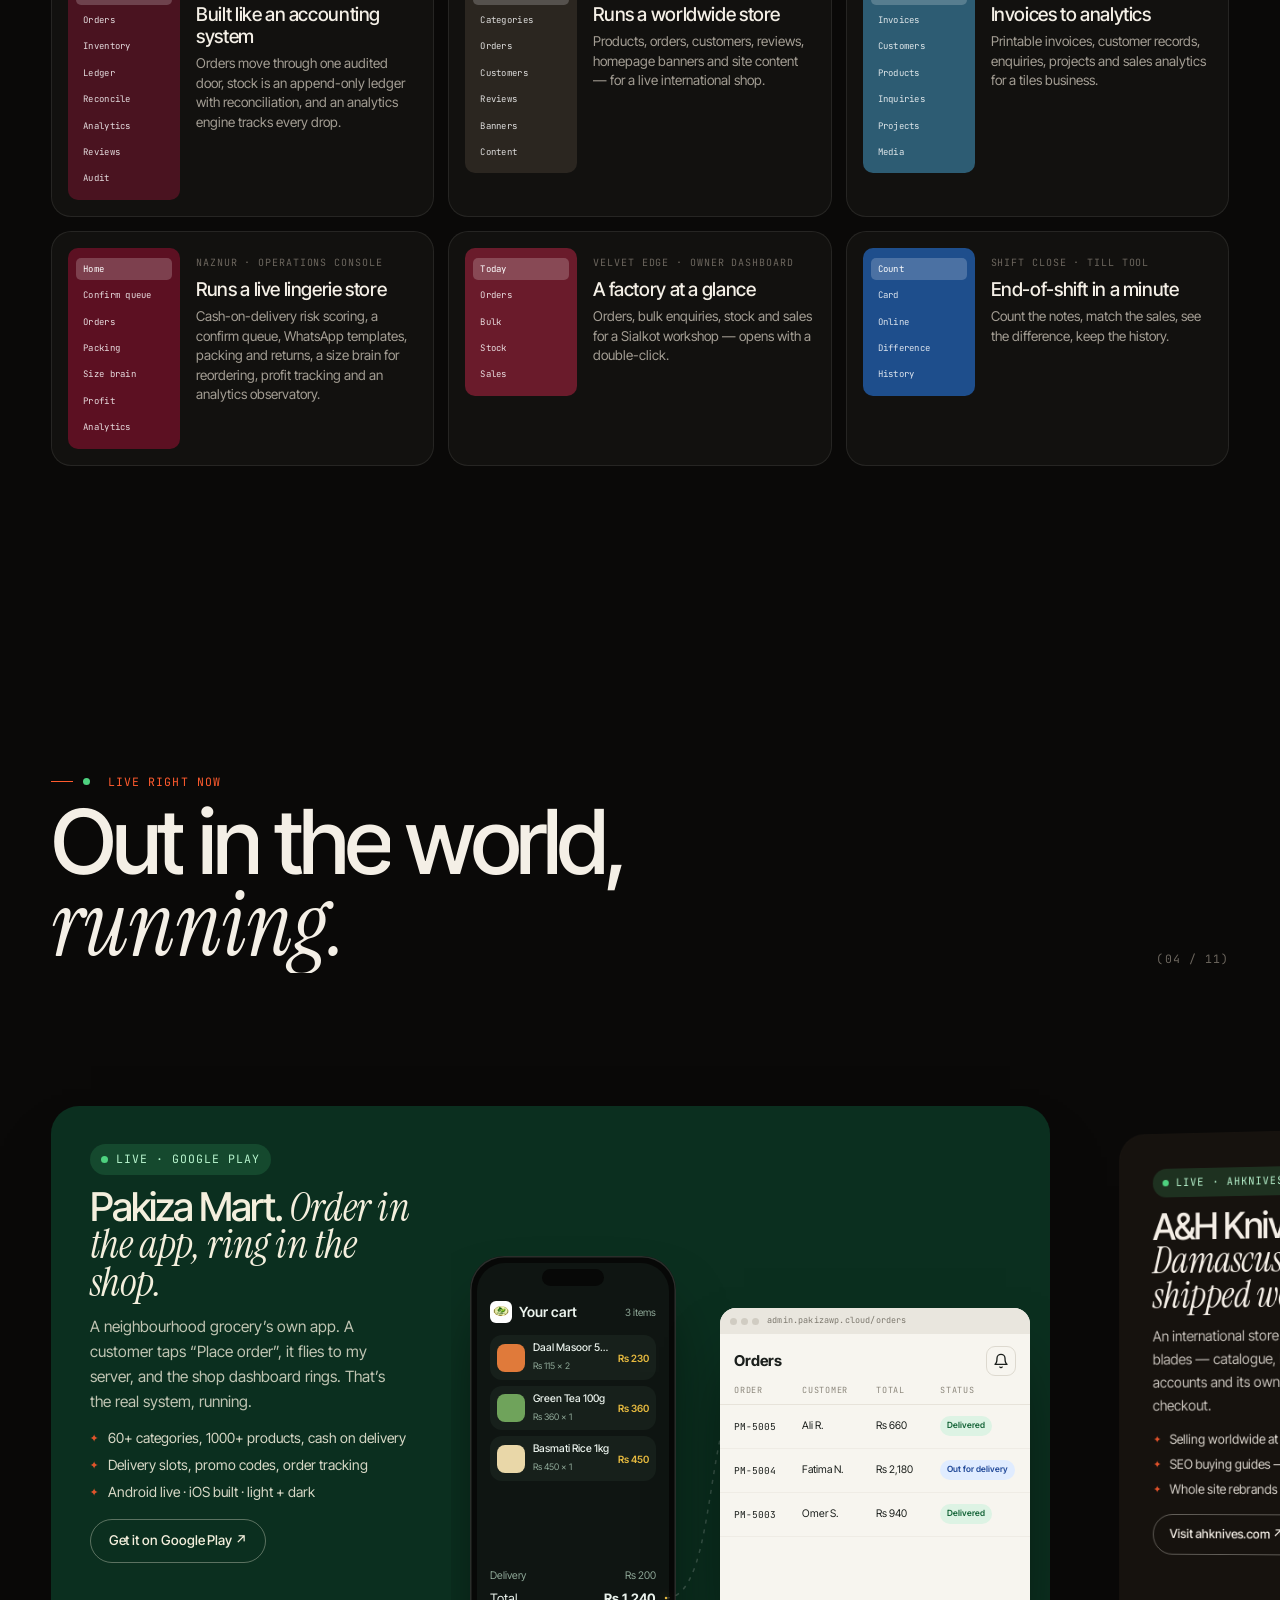
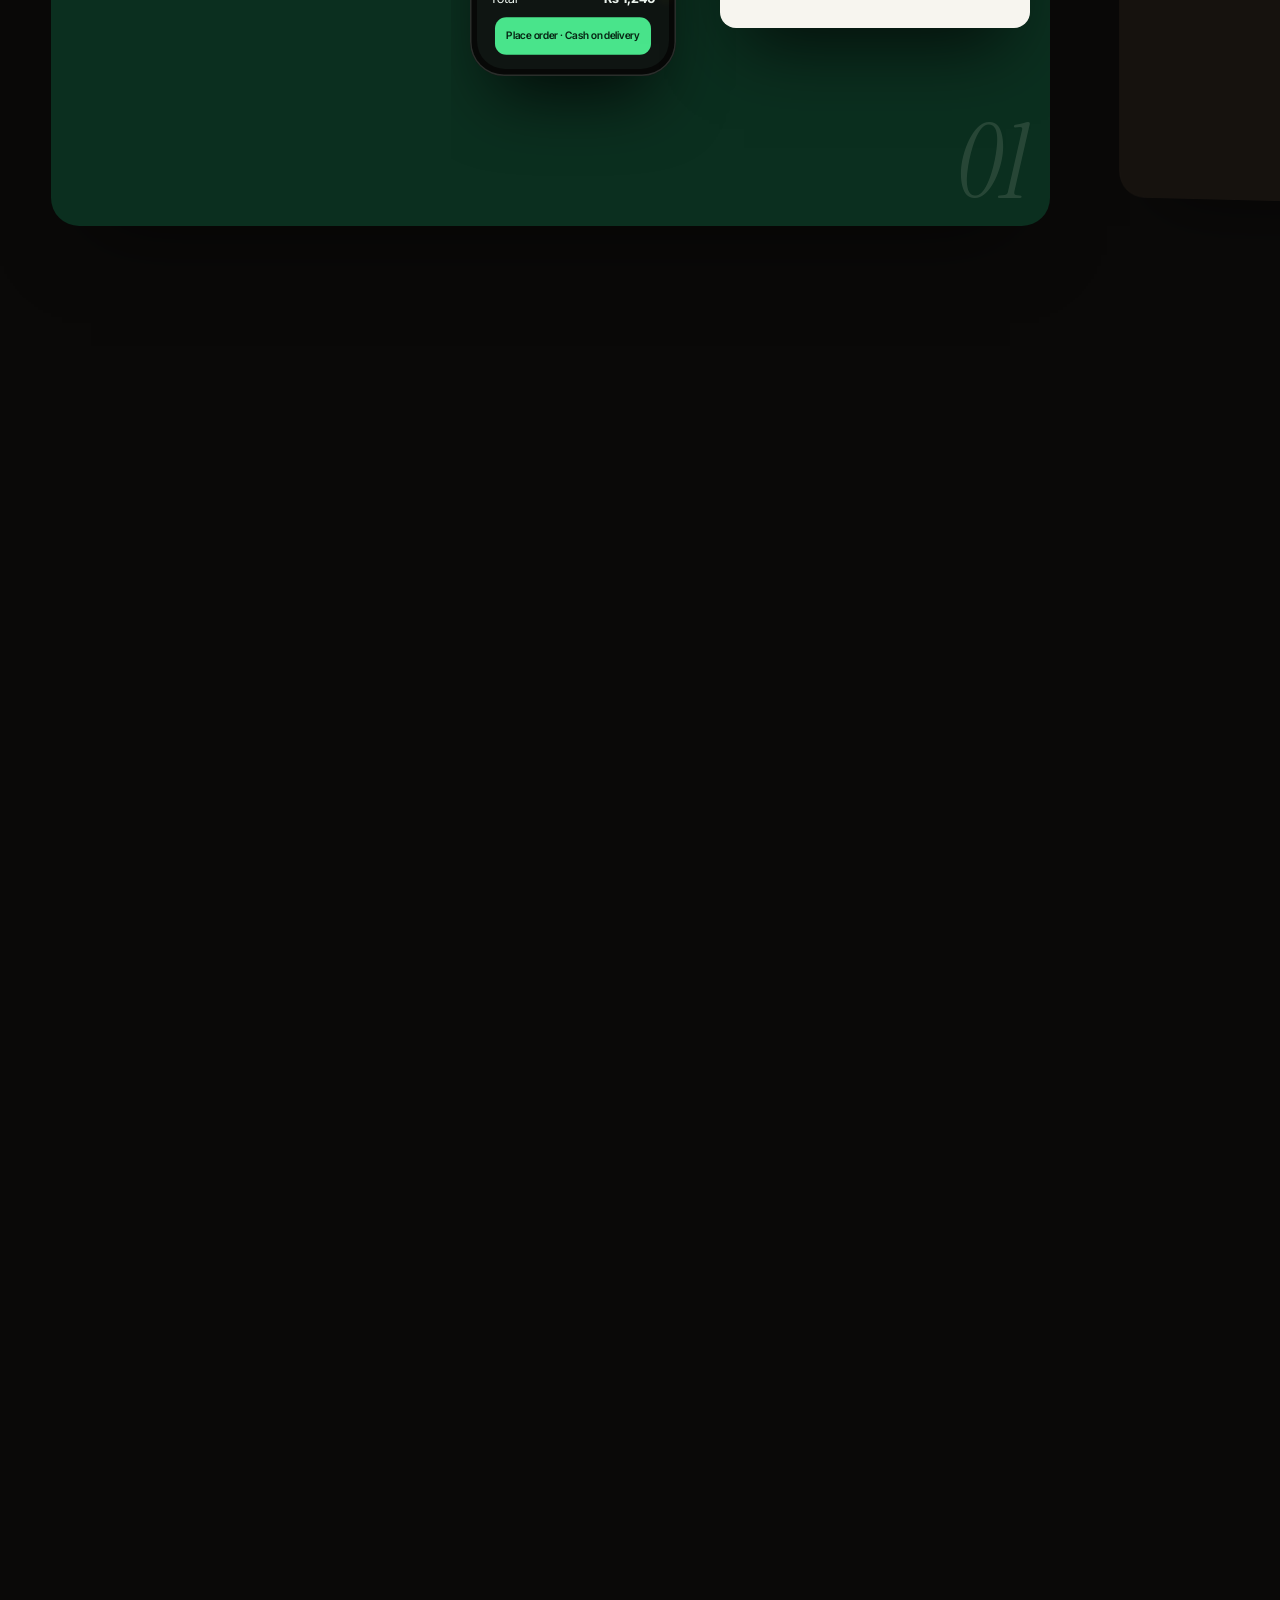
==== commit d6ba9420: "Update portfolio (2026-10-10 08:59) Co-Authored-By: Claude Opus 5 <noreply@anthropic.com>" ====
--- a/index.html
+++ b/index.html
@@ -3,16 +3,33 @@
 <head>
 <meta charset="utf-8">
 <meta name="viewport" content="width=device-width,initial-scale=1,viewport-fit=cover">
-<title>Ali Haider Azam — I build the software real businesses run on</title>
-<meta name="description" content="Ali Haider Azam builds mobile apps, storefronts, custom dashboards and the servers behind them — live on Google Play and the web, taking real orders. Gujranwala, Pakistan.">
+<title>Ali Haider Azam — App, Store &amp; Dashboard Developer, Pakistan</title>
+<meta name="description" content="Ali Haider Azam (KONO) builds mobile apps, online stores, custom dashboards and websites for businesses in Pakistan and worldwide. 22 projects, many of them live.">
+<meta name="robots" content="index, follow, max-image-preview:large">
 <meta name="theme-color" content="#0A0908">
 <meta property="og:type" content="website">
-<meta property="og:title" content="Ali Haider Azam — I build the software real businesses run on">
-<meta property="og:description" content="Apps, storefronts, custom dashboards and backends — 22 builds, many of them live.">
+<meta property="og:title" content="Ali Haider Azam — App, Online Store &amp; Dashboard Developer">
+<meta property="og:site_name" content="Ali Haider Azam · KONO">
+<meta property="og:locale" content="en_US">
+<meta property="og:description" content="Mobile apps, online stores, custom dashboards and websites — 22 projects, many of them live. Tell me what you need and get a free plan on WhatsApp.">
 <meta property="og:url" content="https://haiderportfolio.online/">
 <meta property="og:image" content="https://haiderportfolio.online/assets/og.jpg">
+<meta property="og:image:width" content="1200">
+<meta property="og:image:height" content="630">
+<meta property="og:image:alt" content="Ali Haider Azam’s portfolio: “I build the software real businesses run on”">
 <link rel="canonical" href="https://haiderportfolio.online/">
 <meta name="twitter:card" content="summary_large_image">
+<meta name="twitter:title" content="Ali Haider Azam — App, Online Store &amp; Dashboard Developer">
+<meta name="twitter:description" content="Mobile apps, online stores, custom dashboards and websites — 22 projects, many of them live.">
+<meta name="twitter:image" content="https://haiderportfolio.online/assets/og.jpg">
+<link rel="apple-touch-icon" href="assets/icon-180.png">
+<link rel="sitemap" type="application/xml" href="/sitemap.xml">
+<!-- Structured data: written by seo-build.js from data.js — do not edit by hand -->
+<!-- seo:jsonld:start -->
+<script type="application/ld+json">
+{"@context":"https://schema.org","@graph":[{"@type":"Person","@id":"https://haiderportfolio.online/#haider","name":"Ali Haider Azam","alternateName":"Haider","jobTitle":"Software developer","description":"Builds mobile apps, online stores, custom dashboards and websites for businesses.","url":"https://haiderportfolio.online/","image":"https://haiderportfolio.online/assets/me.webp","email":"mailto:konobuilds@gmail.com","address":{"@type":"PostalAddress","addressLocality":"Gujranwala","addressRegion":"Punjab","addressCountry":"PK"},"sameAs":["https://www.instagram.com/kono_builds/"],"worksFor":{"@id":"https://haiderportfolio.online/#kono"},"knowsAbout":["Flutter","Next.js","Node.js","E-commerce","Admin dashboards","Mobile app development","Web development"]},{"@type":"ProfessionalService","@id":"https://haiderportfolio.online/#kono","name":"KONO","description":"Software studio led by Ali Haider Azam: mobile apps, online stores, custom dashboards, backend APIs and websites.","url":"https://haiderportfolio.online/","image":"https://haiderportfolio.online/assets/og.jpg","email":"konobuilds@gmail.com","telephone":"+923076162544","founder":{"@id":"https://haiderportfolio.online/#haider"},"address":{"@type":"PostalAddress","addressLocality":"Gujranwala","addressRegion":"Punjab","addressCountry":"PK"},"areaServed":[{"@type":"Country","name":"Pakistan"},"Worldwide"],"sameAs":["https://www.instagram.com/kono_builds/"],"hasOfferCatalog":{"@type":"OfferCatalog","name":"Services","itemListElement":[{"@type":"Offer","itemOffered":{"@type":"Service","name":"Mobile app development (Android and iOS)"}},{"@type":"Offer","itemOffered":{"@type":"Service","name":"E-commerce and online store development"}},{"@type":"Offer","itemOffered":{"@type":"Service","name":"Custom admin dashboards"}},{"@type":"Offer","itemOffered":{"@type":"Service","name":"Backend API development"}},{"@type":"Offer","itemOffered":{"@type":"Service","name":"Business websites"}},{"@type":"Offer","itemOffered":{"@type":"Service","name":"Deployment and hosting"}}]}},{"@type":"WebSite","@id":"https://haiderportfolio.online/#site","url":"https://haiderportfolio.online/","name":"Ali Haider Azam — Portfolio","inLanguage":"en","publisher":{"@id":"https://haiderportfolio.online/#haider"}},{"@type":"ItemList","@id":"https://haiderportfolio.online/#work","name":"Projects by Ali Haider Azam","numberOfItems":22,"itemListElement":[{"@type":"ListItem","position":1,"item":{"@type":"CreativeWork","name":"Pakiza Mart","description":"A full grocery delivery app for Pakiza Mart, a neighbourhood grocery in Gujranwala. Customers browse 60+ categories, search, add to cart and order for delivery with cash on delivery. One backend feeds the app and the shop dashboard.","creator":{"@id":"https://haiderportfolio.online/#haider"},"keywords":"Flutter, Dart, Provider, Firebase, Secure storage","url":"https://play.google.com/store/apps/details?id=com.pakizamart.pakiza_mart"}},{"@type":"ListItem","position":2,"item":{"@type":"CreativeWork","name":"Sober Review","description":"An idea vault built around one feeling: night-brain genius versus morning-brain honesty. Recording happens in a glowing night of stars and glass; reviewing happens in harsh clinical morning light.","creator":{"@id":"https://haiderportfolio.online/#haider"},"keywords":"Flutter, Riverpod, sqflite, CustomPainter, Spring physics"}},{"@type":"ListItem","position":3,"item":{"@type":"CreativeWork","name":"Pakiza Admin","description":"Everything behind the grocery app: new orders ring in, riders are assigned and tracked live, stock and suppliers are managed, and every staff member only sees what their role allows. And because a dashboard you stare at all day shouldn’t be boring, it ships with 19 themes.","creator":{"@id":"https://haiderportfolio.online/#haider"},"keywords":"Next.js, TypeScript, TanStack Query, Node + Express, Prisma, Docker, Kamal"}},{"@type":"ListItem","position":4,"item":{"@type":"CreativeWork","name":"Veloura","description":"Veloura is a two-person headwear brand. The website sells the story before the cap: who made it, why, and how — then a shop and product pages that feel like the brand. Behind it sits an admin console built to accounting standards.","creator":{"@id":"https://haiderportfolio.online/#haider"},"keywords":"Next.js 15, TypeScript, Prisma, PostgreSQL, Redis, Tailwind"}},{"@type":"ListItem","position":5,"item":{"@type":"CreativeWork","name":"Dr Violeta García Tello","description":"Client work through KONO: a calm, editorial site for a surgeon in Mexico City — Spanish and English, services, reviews and consultation booking — with a built-in CMS so the clinic can publish on its own.","creator":{"@id":"https://haiderportfolio.online/#haider"},"keywords":"Next.js 16, Payload CMS, PostgreSQL, Docker","url":"https://dravioletatello.com"}},{"@type":"ListItem","position":6,"item":{"@type":"CreativeWork","name":"WhatsApp Support Bot","description":"A working simulator built for a client pitch: chat with a boutique’s assistant in a WhatsApp-style window, watch the conversations land in an admin dashboard, and reconfigure the bot for any business. It is a demo, not connected to real WhatsApp.","creator":{"@id":"https://haiderportfolio.online/#haider"},"keywords":"Next.js 14, Prisma, PostgreSQL, Vercel, Claude API","url":"https://whatsapp-bot-demo-sepia.vercel.app/demo"}},{"@type":"ListItem","position":7,"item":{"@type":"CreativeWork","name":"NazNur","description":"Built from zero for the Pakistan market, where privacy matters: a storefront around sizing, gifting and discreet delivery, and behind it a console that runs the whole business — from confirming cash-on-delivery orders to tracking profit.","creator":{"@id":"https://haiderportfolio.online/#haider"},"keywords":"Next.js, React 19, TypeScript, PostgreSQL, Prisma, Redis, Docker","url":"https://naznur.com"}},{"@type":"ListItem","position":8,"item":{"@type":"CreativeWork","name":"RHA Architects","description":"Client work through KONO for Rashida Hadid Architects, Gujranwala and Lahore. Instead of a photo gallery, the studio’s buildings are drawn in 3D and lit by a real sun path as you scroll — and a free tool tells visitors which way their own plot faces the light.","creator":{"@id":"https://haiderportfolio.online/#haider"},"keywords":"three.js, GSAP, ScrollTrigger, nginx, Docker","url":"https://rharchitects.online"}},{"@type":"ListItem","position":9,"item":{"@type":"CreativeWork","name":"A&H Knives","description":"A premium, security-hardened storefront for knives, blades and swords, selling internationally. Headless Shopify handles card checkout; everything else — catalogue, guides, accounts and a full admin — is my own.","creator":{"@id":"https://haiderportfolio.online/#haider"},"keywords":"Next.js 16, TypeScript, Tailwind v4, Framer Motion, Prisma","url":"https://ahknives.com"}},{"@type":"ListItem","position":10,"item":{"@type":"CreativeWork","name":"Pakiza Duakhana","description":"A herbal store — honey, oils and traditional remedies from Hakeem Abdullah Gujjar — selling across Pakistan with cash on delivery. It started on Shopify; today it runs on my own commerce platform: storefront, categories, guest checkout, blog and an analytics admin.","creator":{"@id":"https://haiderportfolio.online/#haider"},"keywords":"Node, Express, PostgreSQL, Redis, Knex, EJS, Chart.js","url":"https://pakizaduakhana.com"}},{"@type":"ListItem","position":11,"item":{"@type":"CreativeWork","name":"The Bareeqs","description":"A cosy online hangout for four people: votes, a shared ledger, ludo, a library, achievements, a hall of fame. You get in by speaking the phrase — no signup, no email, no user table.","creator":{"@id":"https://haiderportfolio.online/#haider"},"keywords":"Next.js, SQLite, Security"}},{"@type":"ListItem","position":12,"item":{"@type":"CreativeWork","name":"Gum-Gum","description":"Pinch your thumb and fingertip, drag your hand away, and a rubbery limb stretches from a frozen anchor to your live pinch point. Release and it snaps back with elastic overshoot — Luffy’s Gomu Gomu, in real time.","creator":{"@id":"https://haiderportfolio.online/#haider"},"keywords":"Python, OpenCV, MediaPipe"}},{"@type":"ListItem","position":13,"item":{"@type":"CreativeWork","name":"Walkie-talkie","description":"Browser-based push-to-talk for up to five people. Voice goes peer-to-peer over WebRTC and never touches the server — no accounts, no database, no per-minute bills.","creator":{"@id":"https://haiderportfolio.online/#haider"},"keywords":"WebRTC, Node, Docker"}},{"@type":"ListItem","position":14,"item":{"@type":"CreativeWork","name":"leaner","description":"One Python file with no dependencies. Point it at a project and it flags bloated, buggy and leaky code, then tidies it — built so people who code with AI can keep their projects clean.","creator":{"@id":"https://haiderportfolio.online/#haider"},"keywords":"Python, Static analysis"}},{"@type":"ListItem","position":15,"item":{"@type":"CreativeWork","name":"Skyforge Armory","description":"A dark, cinematic multi-page storefront — home, shop, product, about, contact — plus an admin page, built with plain HTML, CSS and JavaScript.","creator":{"@id":"https://haiderportfolio.online/#haider"},"keywords":"HTML, CSS, JavaScript"}},{"@type":"ListItem","position":16,"item":{"@type":"CreativeWork","name":"migration-engine","description":"An engine for moving data out of SaaS tools that are shutting down. The first pack moves helpdesk tickets from a real, deliberately messy Zendesk export. The product isn’t the transfer — it’s the verification report.","creator":{"@id":"https://haiderportfolio.online/#haider"},"keywords":"Node 22, TypeScript, PostgreSQL, Redis"}},{"@type":"ListItem","position":17,"item":{"@type":"CreativeWork","name":"Velvet Edge","description":"A clickable shop and owner control panel for a manufacturer, deliberately packaged so the client opens a single file with a double-click — no internet, no install, no server.","creator":{"@id":"https://haiderportfolio.online/#haider"},"keywords":"HTML, CSS, JavaScript, Node"}},{"@type":"ListItem","position":18,"item":{"@type":"CreativeWork","name":"yapgap","description":"An installable app with four pillars — Forge (motivation with an intensity dial), Taste, Read and Body. Runs with zero dependencies on Node’s built-in server and SQLite, and works offline.","creator":{"@id":"https://haiderportfolio.online/#haider"},"keywords":"Node, SQLite, PWA, Capacitor"}},{"@type":"ListItem","position":19,"item":{"@type":"CreativeWork","name":"Irfan Sanitary","description":"A prototype for a sanitary-ware business: product range, bulk quotes for contractors, and a clear path to “send the list, get a quote”.","creator":{"@id":"https://haiderportfolio.online/#haider"},"keywords":"HTML, CSS, JavaScript"}},{"@type":"ListItem","position":20,"item":{"@type":"CreativeWork","name":"Shift Close","description":"A single-page tool for shops: enter note and coin counts, card and online totals, and it reconciles the shift and keeps the history.","creator":{"@id":"https://haiderportfolio.online/#haider"},"keywords":"HTML, JavaScript"}},{"@type":"ListItem","position":21,"item":{"@type":"CreativeWork","name":"quant-tool","description":"Point it at a CSV of historical prices and it computes returns, volatility, correlation, an RSI mean-reversion backtest and a moving-average crossover backtest — then writes charts and a report. Analysis of the past, not advice.","creator":{"@id":"https://haiderportfolio.online/#haider"},"keywords":"Python, Pandas, Matplotlib"}},{"@type":"ListItem","position":22,"item":{"@type":"CreativeWork","name":"Umar Sanitary","description":"A product site for a sanitary-ware business — tiles by size, ceramics, sanitary, projects — with an admin for products, customers, invoices, enquiries and sales analytics.","creator":{"@id":"https://haiderportfolio.online/#haider"},"keywords":"Next.js, TypeScript, Prisma, Cloudinary"}}]}]}
+</script>
+<!-- seo:jsonld:end -->
 <link rel="icon" href="data:image/svg+xml,%3Csvg xmlns='http://www.w3.org/2000/svg' viewBox='0 0 64 64'%3E%3Crect width='64' height='64' rx='16' fill='%23FF5B2E'/%3E%3Ctext x='32' y='46' font-family='Georgia,serif' font-style='italic' font-size='44' text-anchor='middle' fill='%23140A05'%3Ea%3C/text%3E%3C/svg%3E">
 <script>
   // Before first paint: restore saved theme and flag that JS is running (turns animations on).
@@ -27,7 +44,7 @@
 <link rel="preconnect" href="https://fonts.gstatic.com" crossorigin>
 <link href="https://fonts.googleapis.com/css2?family=Instrument+Serif:ital@0;1&family=Inter+Tight:wght@300..800&family=JetBrains+Mono:wght@400;500&display=swap" rel="stylesheet">
 <!-- ?v= numbers force browsers to fetch fresh files after an update; bump them when you change a file -->
-<link rel="stylesheet" href="styles.css?v=15">
+<link rel="stylesheet" href="styles.css?v=16">
 </head>
 <body>
 
@@ -664,6 +681,139 @@
   </ol>
 </section>
 
+<!-- ============ INDEX OF WORK ============ -->
+<!-- A plain list of every project, written into the page by seo-build.js so search engines can read it without JavaScript -->
+<section class="wrap windex-sec" id="index" aria-labelledby="index-h">
+  <header class="sec-head">
+    <div>
+      <p class="mono eyebrow">Index of work</p>
+      <h2 id="index-h" data-split>Every project, <em class="serif">one list.</em></h2>
+    </div>
+    <span class="sec-head__n mono">(22)</span>
+  </header>
+  <ul class="windex">
+    <!-- seo:index:start -->
+      <li>
+        <button type="button" data-open="pakiza-mart">Pakiza Mart</button>
+        <span class="mono">Android + iOS app · live</span>
+        <p>A grocery delivery app for Pakiza Mart — live on Google Play.</p>
+        <a href="https://play.google.com/store/apps/details?id=com.pakizamart.pakiza_mart" target="_blank" rel="noopener">play.google.com ↗</a>
+      </li>
+      <li>
+        <button type="button" data-open="sober-review">Sober Review</button>
+        <span class="mono">Flutter app</span>
+        <p>Record ideas at 2 a.m. Judge them sober at 9 — joined by a 1.6-second sunrise.</p>
+      </li>
+      <li>
+        <button type="button" data-open="pakiza-admin">Pakiza Admin</button>
+        <span class="mono">Custom dashboard · live</span>
+        <p>The dashboard that runs the whole shop — in 19 themes, from Light to Batman.</p>
+      </li>
+      <li>
+        <button type="button" data-open="veloura">Veloura</button>
+        <span class="mono">Cap brand website</span>
+        <p>A story-first brand website for a Pakistani cap label — every drop told like a story.</p>
+      </li>
+      <li>
+        <button type="button" data-open="violeta">Dr Violeta García Tello</button>
+        <span class="mono">Clinic website · client · live</span>
+        <p>A bilingual website for a plastic surgeon in Mexico City — live, with online booking.</p>
+        <a href="https://dravioletatello.com" target="_blank" rel="noopener">dravioletatello.com ↗</a>
+      </li>
+      <li>
+        <button type="button" data-open="wabot">WhatsApp Support Bot</button>
+        <span class="mono">AI demo · client pitch · live</span>
+        <p>A WhatsApp-style support bot a shop can try before it buys.</p>
+        <a href="https://whatsapp-bot-demo-sepia.vercel.app/demo" target="_blank" rel="noopener">whatsapp-bot-demo-sepia.vercel.app ↗</a>
+      </li>
+      <li>
+        <button type="button" data-open="naznur">NazNur</button>
+        <span class="mono">Lingerie brand · live store · live</span>
+        <p>A lingerie brand for Pakistan — live at naznur.com, with a full operations console behind it.</p>
+        <a href="https://naznur.com" target="_blank" rel="noopener">naznur.com ↗</a>
+      </li>
+      <li>
+        <button type="button" data-open="rha">RHA Architects</button>
+        <span class="mono">Architecture studio · client · live</span>
+        <p>An architecture studio’s portfolio where real 3D houses move through a day of sunlight.</p>
+        <a href="https://rharchitects.online" target="_blank" rel="noopener">rharchitects.online ↗</a>
+      </li>
+      <li>
+        <button type="button" data-open="ahk">A&amp;H Knives</button>
+        <span class="mono">International store · live</span>
+        <p>Damascus steel, sold worldwide — live at ahknives.com.</p>
+        <a href="https://ahknives.com" target="_blank" rel="noopener">ahknives.com ↗</a>
+      </li>
+      <li>
+        <button type="button" data-open="duakhana">Pakiza Duakhana</button>
+        <span class="mono">Live store · my own platform · live</span>
+        <p>A real herbal-medicine business selling online across Pakistan.</p>
+        <a href="https://pakizaduakhana.com" target="_blank" rel="noopener">pakizaduakhana.com ↗</a>
+      </li>
+      <li>
+        <button type="button" data-open="bareeqs">The Bareeqs</button>
+        <span class="mono">Private café · live · live</span>
+        <p>A private, candle-lit café for four friends — behind one spoken passphrase.</p>
+      </li>
+      <li>
+        <button type="button" data-open="gumgum">Gum-Gum</button>
+        <span class="mono">Webcam effect</span>
+        <p>Pinch, pull, and a rubber arm stretches out of you. Go on — drag the fist.</p>
+      </li>
+      <li>
+        <button type="button" data-open="walkie">Walkie-talkie</button>
+        <span class="mono">Push-to-talk radio</span>
+        <p>Open the link, enter a PIN, hold the button, talk. Your friends hear you.</p>
+      </li>
+      <li>
+        <button type="button" data-open="leaner">leaner</button>
+        <span class="mono">Code-health tool</span>
+        <p>A spell-checker for code: finds the bloat, the bugs, the leaks.</p>
+      </li>
+      <li>
+        <button type="button" data-open="skyforge">Skyforge Armory</button>
+        <span class="mono">Storefront</span>
+        <p>Forged for the edge of tomorrow — a multi-page blade store with admin.</p>
+      </li>
+      <li>
+        <button type="button" data-open="migration">migration-engine</button>
+        <span class="mono">Support-ticket migration</span>
+        <p>Moves support tickets out of dying helpdesks — and proves nothing was lost.</p>
+      </li>
+      <li>
+        <button type="button" data-open="velvet">Velvet Edge</button>
+        <span class="mono">Shop + owner dashboard</span>
+        <p>Nail tools from a Sialkot workshop — shop and dashboard in one double-click.</p>
+      </li>
+      <li>
+        <button type="button" data-open="yapgap">yapgap</button>
+        <span class="mono">Self-improvement PWA</span>
+        <p>Build the man: career, mind and body, with daily accountability.</p>
+      </li>
+      <li>
+        <button type="button" data-open="irfan">Irfan Sanitary</button>
+        <span class="mono">Business website</span>
+        <p>Bulk rates for plumbers and builders in Gujranwala.</p>
+      </li>
+      <li>
+        <button type="button" data-open="cashclose">Shift Close</button>
+        <span class="mono">Cash reconciliation</span>
+        <p>Count the drawer, match the sales, see the difference — end of every shift.</p>
+      </li>
+      <li>
+        <button type="button" data-open="quant">quant-tool</button>
+        <span class="mono">Market analysis</span>
+        <p>Backtests trading strategies from price history — Sharpe, CAGR, drawdown.</p>
+      </li>
+      <li>
+        <button type="button" data-open="umar">Umar Sanitary</button>
+        <span class="mono">Website + admin</span>
+        <p>Tiles, ceramics and sanitary ware — site, invoices and analytics.</p>
+      </li>
+      <!-- seo:index:end -->
+  </ul>
+</section>
+
 <!-- ============ CONTACT ============ -->
 <section class="contact" id="contact">
   <div class="orbit" id="orbit" aria-hidden="true"></div>
@@ -757,6 +907,6 @@
 <script src="assets/vendor/lenis.min.js" defer></script>
 <script src="pixel.js?v=4" defer></script>
 <script src="data.js?v=13" defer></script>
-<script src="main.js?v=10" defer></script>
+<script src="main.js?v=11" defer></script>
 </body>
 </html>
--- a/styles.css
+++ b/styles.css
@@ -867,6 +867,17 @@
   .quiz-pill span{display:none}
 }
 
+/* ---------- index of work (plain, crawlable list) ---------- */
+.windex{list-style:none;margin:0;padding:0;display:grid;grid-template-columns:repeat(3,minmax(0,1fr));border-top:1px solid var(--line)}
+.windex li{padding:20px 20px 20px 0;border-bottom:1px solid var(--line);display:grid;gap:5px;align-content:start}
+.windex button{justify-self:start;text-align:left;font-size:21px;font-weight:500;letter-spacing:-.03em;line-height:1.15;transition:color .3s}
+.windex button:hover{color:var(--accent)}
+.windex .mono{color:var(--faint)}
+.windex p{margin:0;color:var(--muted);font-size:14.5px;line-height:1.45;max-width:38ch}
+.windex a{justify-self:start;font-size:14px;color:var(--text);text-decoration:underline;text-underline-offset:3px}
+@media (max-width:900px){.windex{grid-template-columns:repeat(2,minmax(0,1fr))}}
+@media (max-width:640px){.windex{grid-template-columns:minmax(0,1fr)}.windex li{padding-right:0}}
+
 /* ---------- responsive ---------- */
 @media (max-width:1100px){
   .tile,.tile--half{grid-column:span 6}
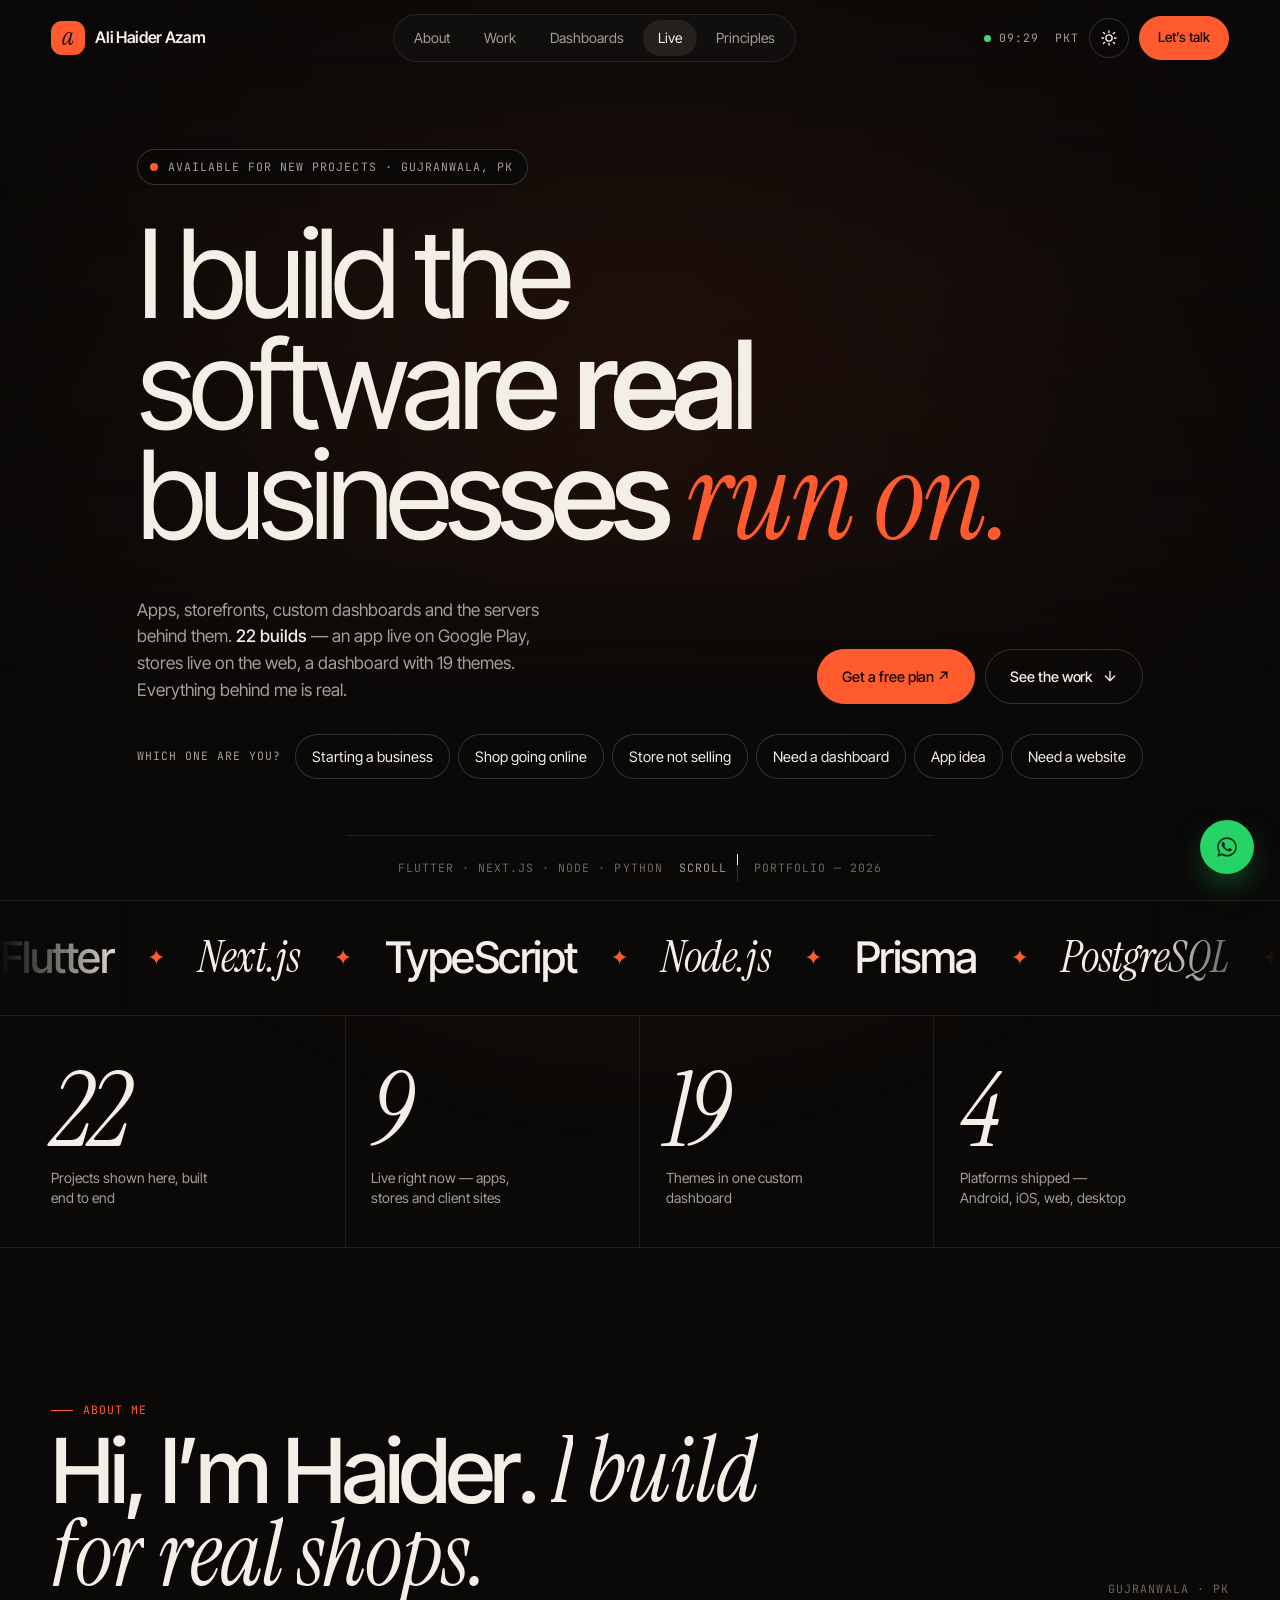
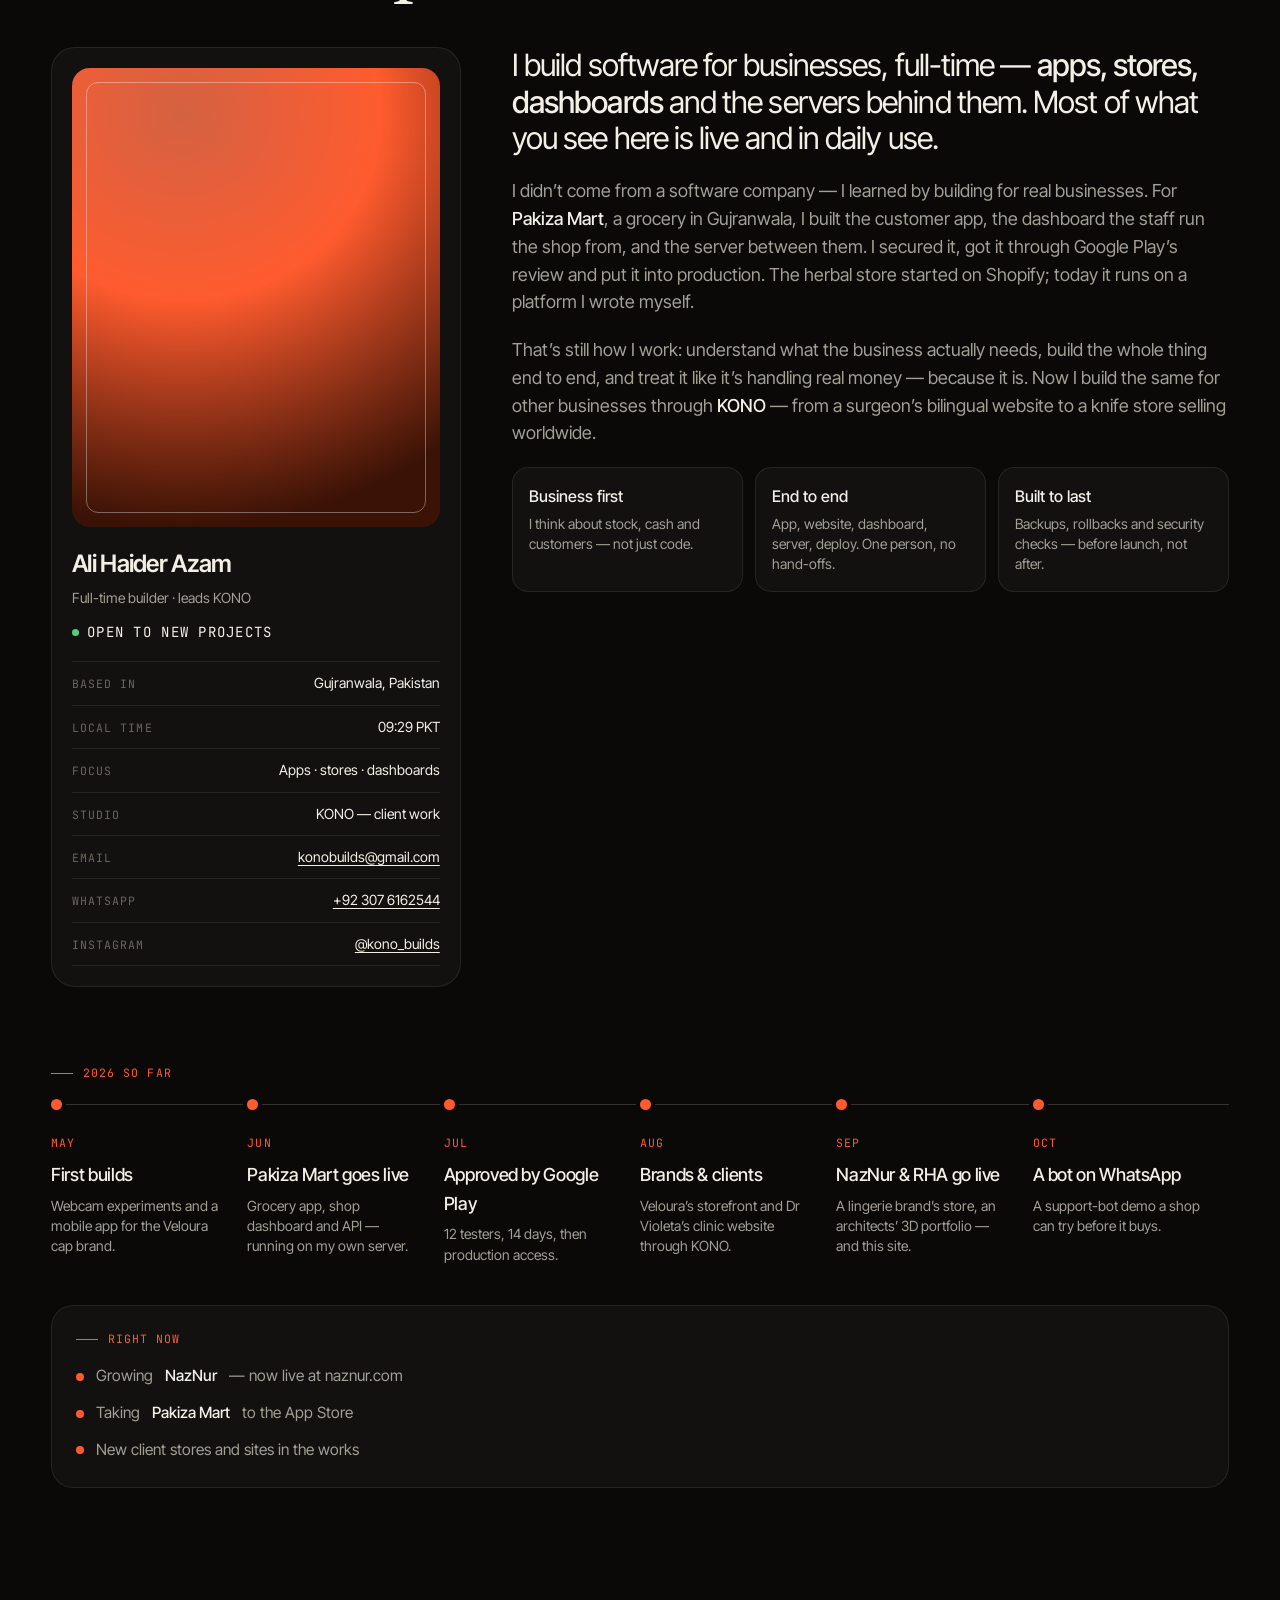
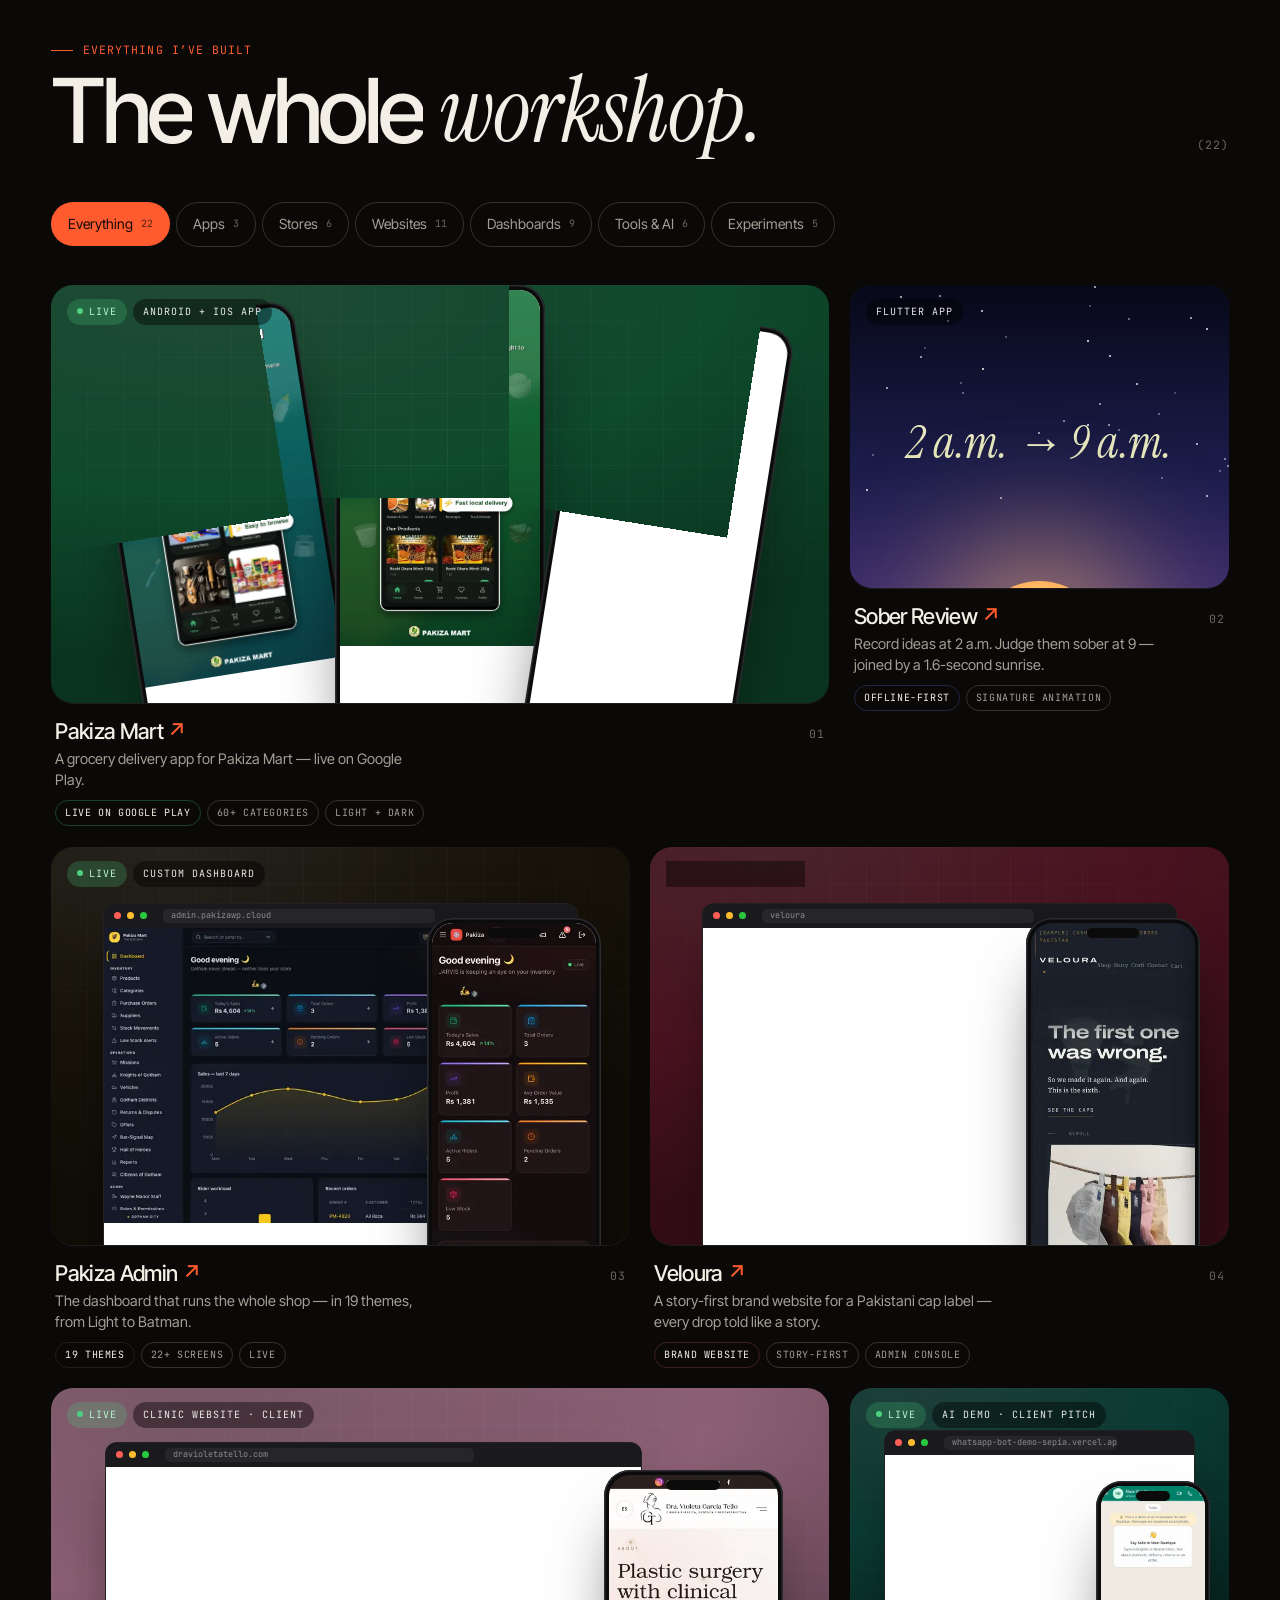
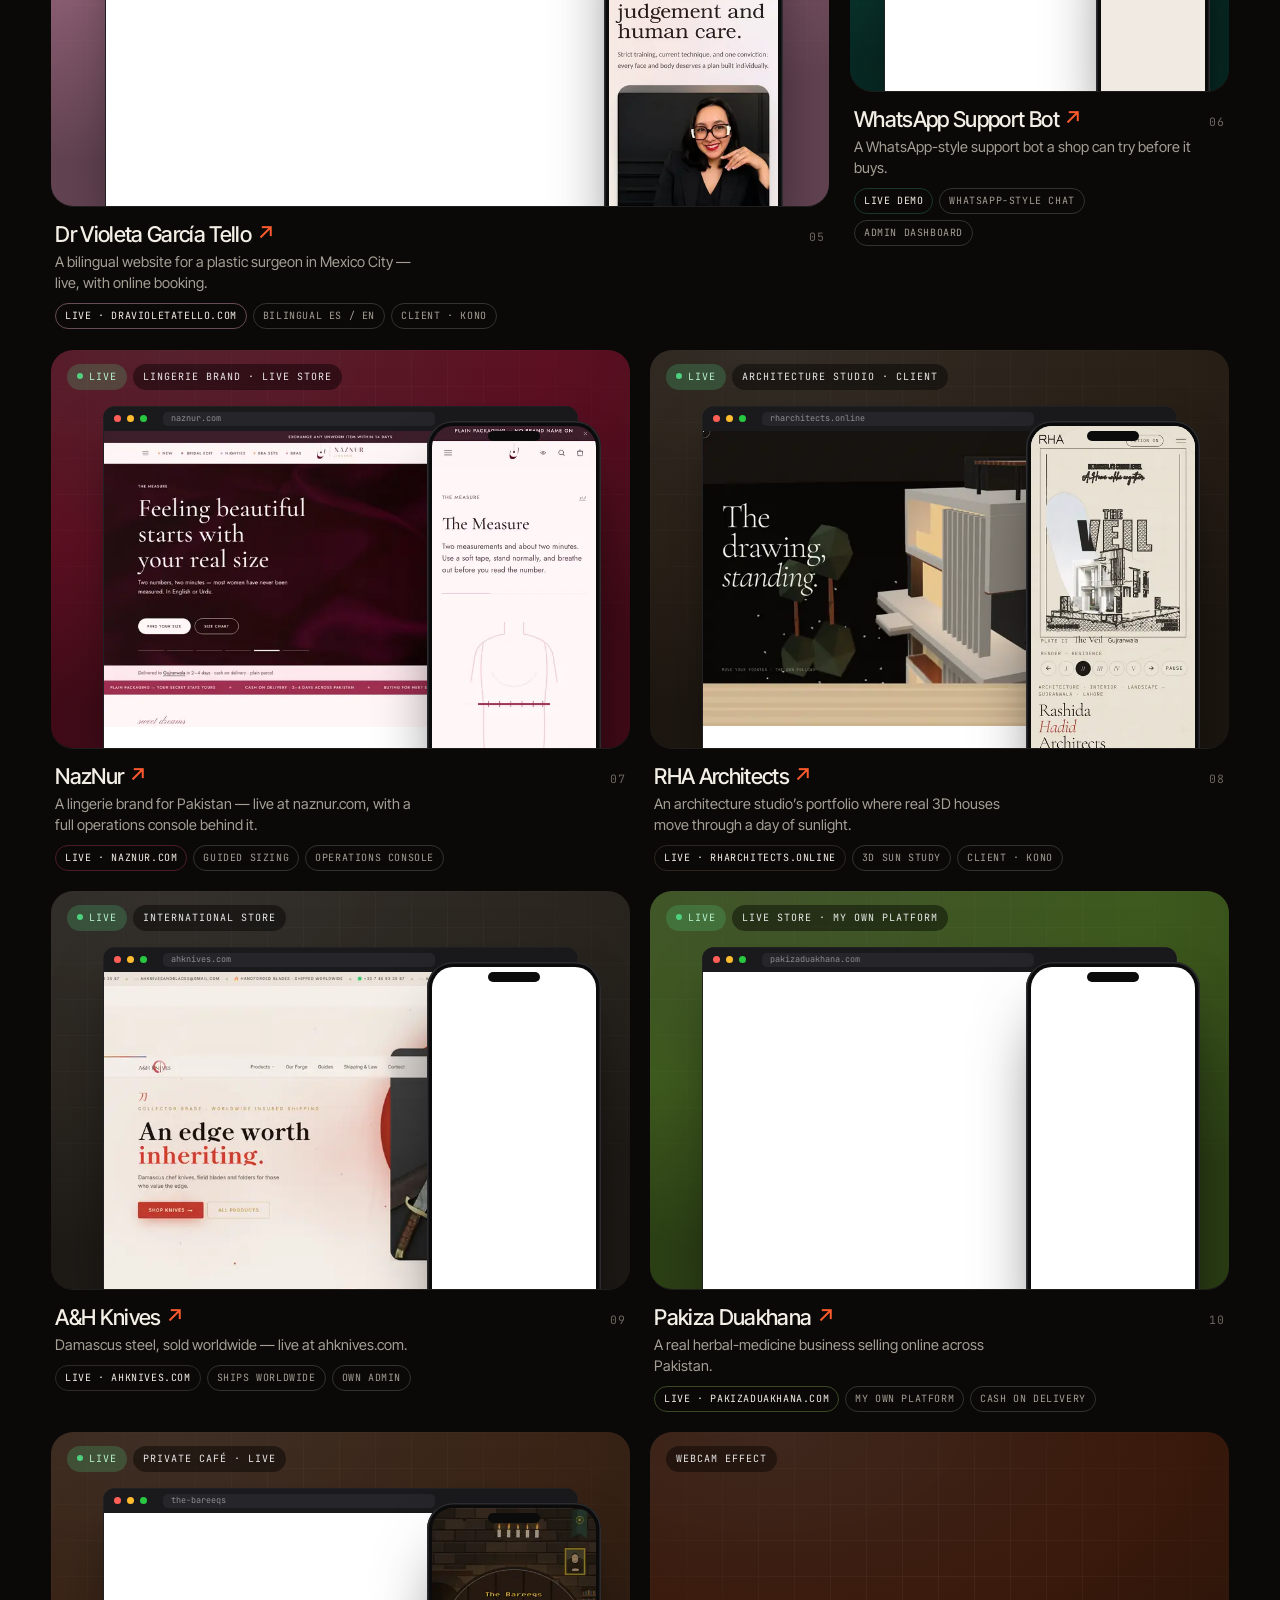
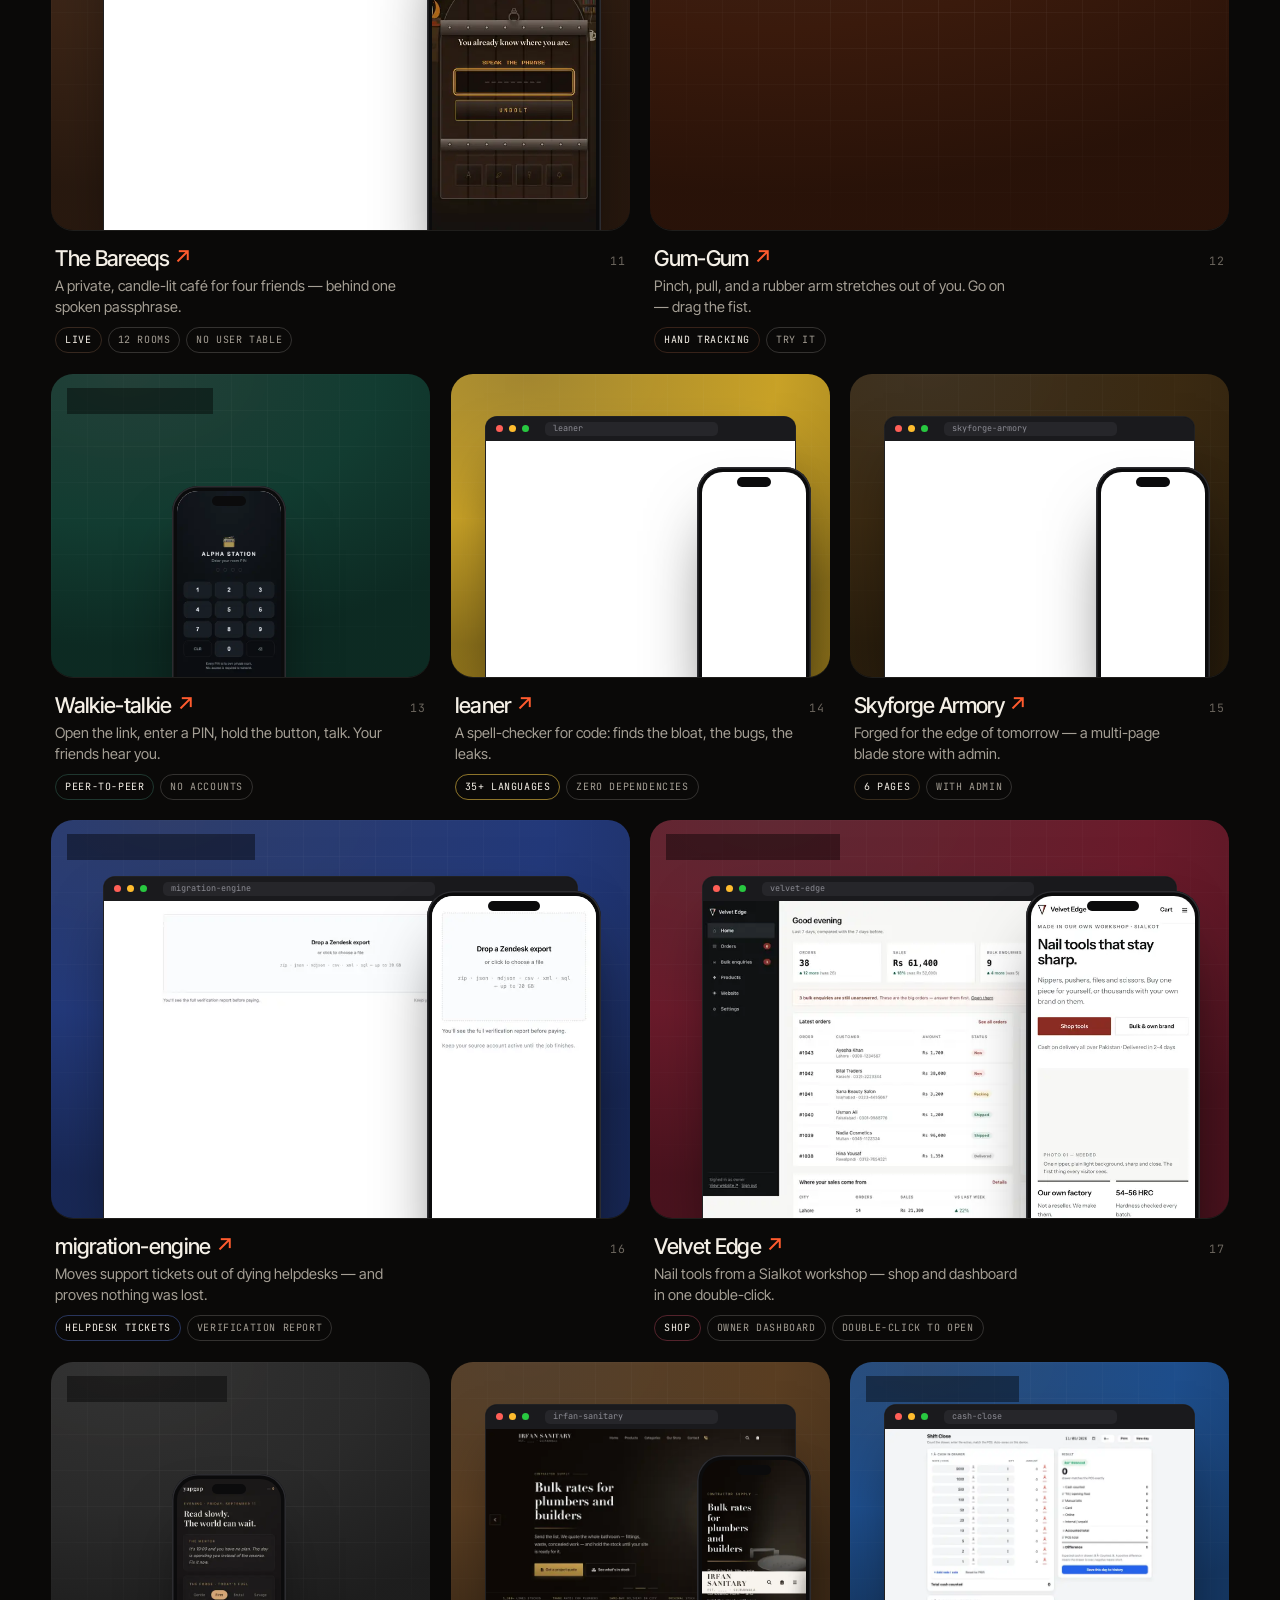
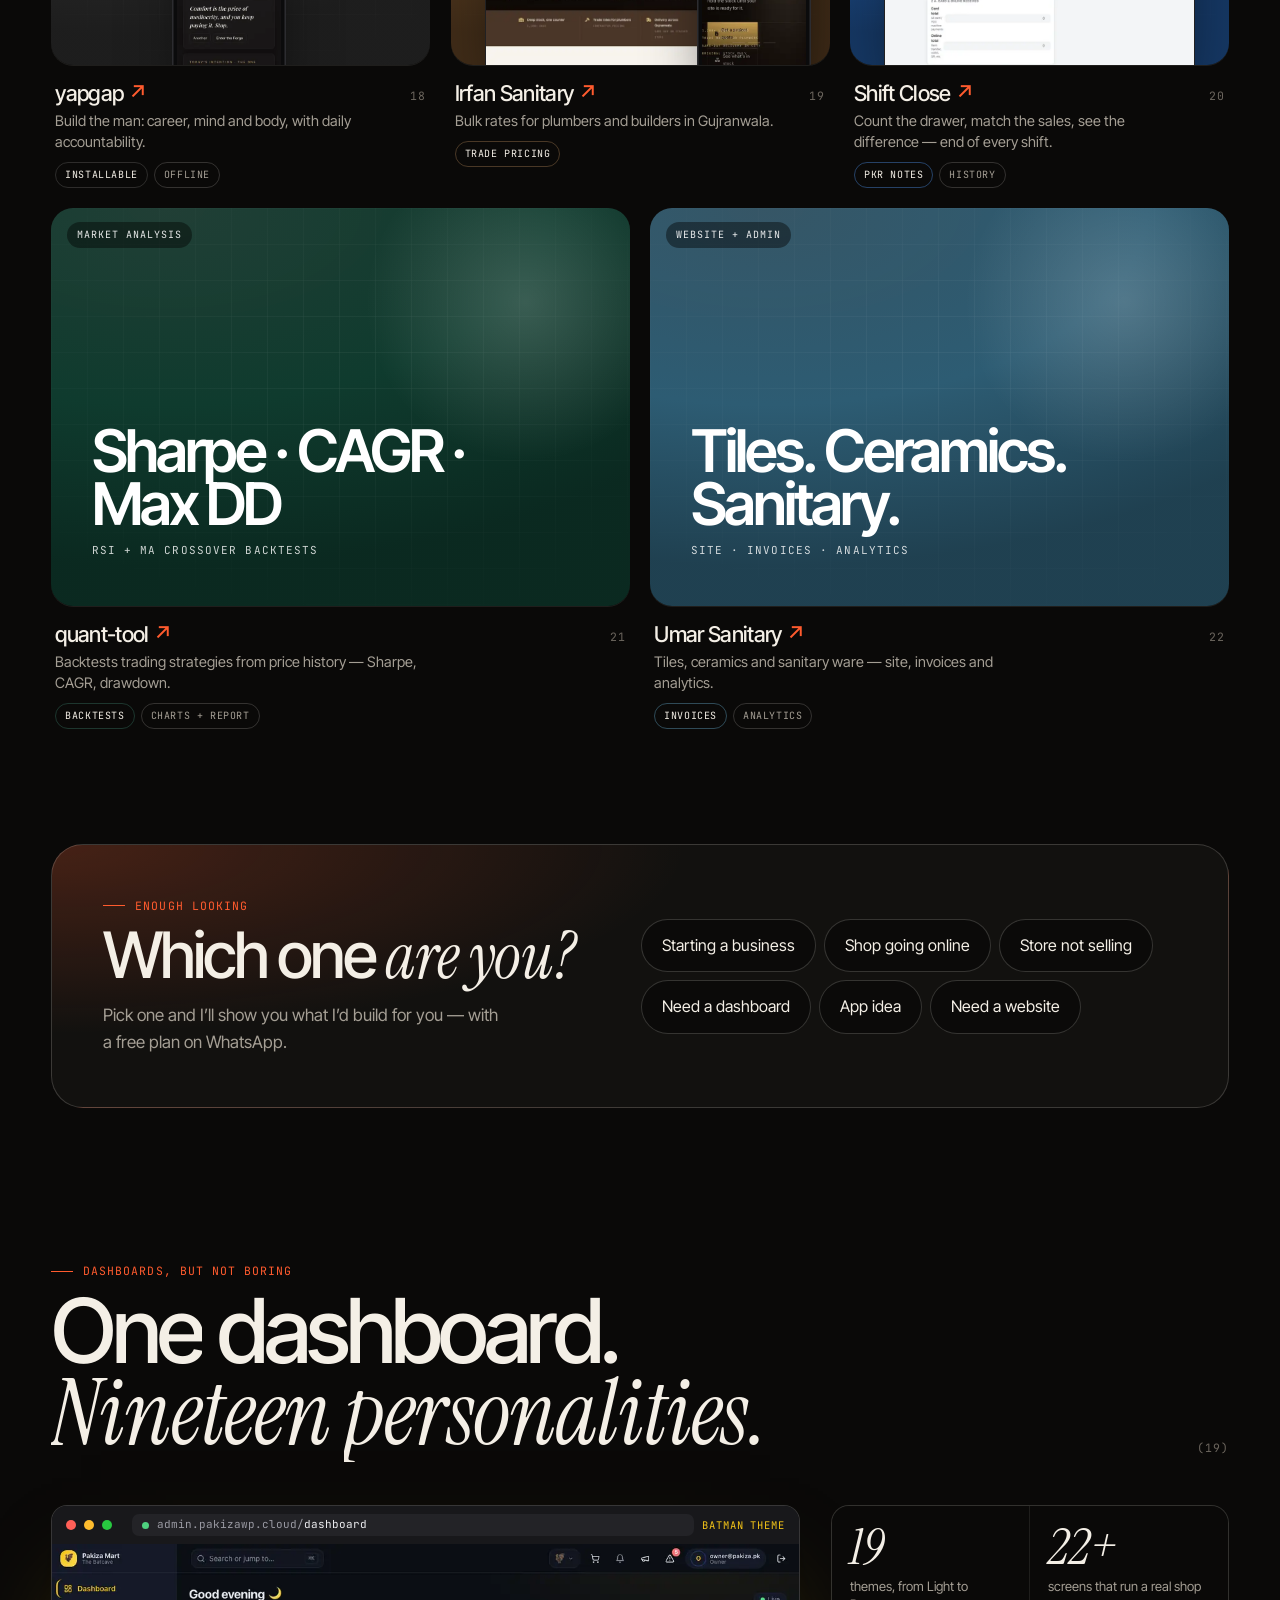
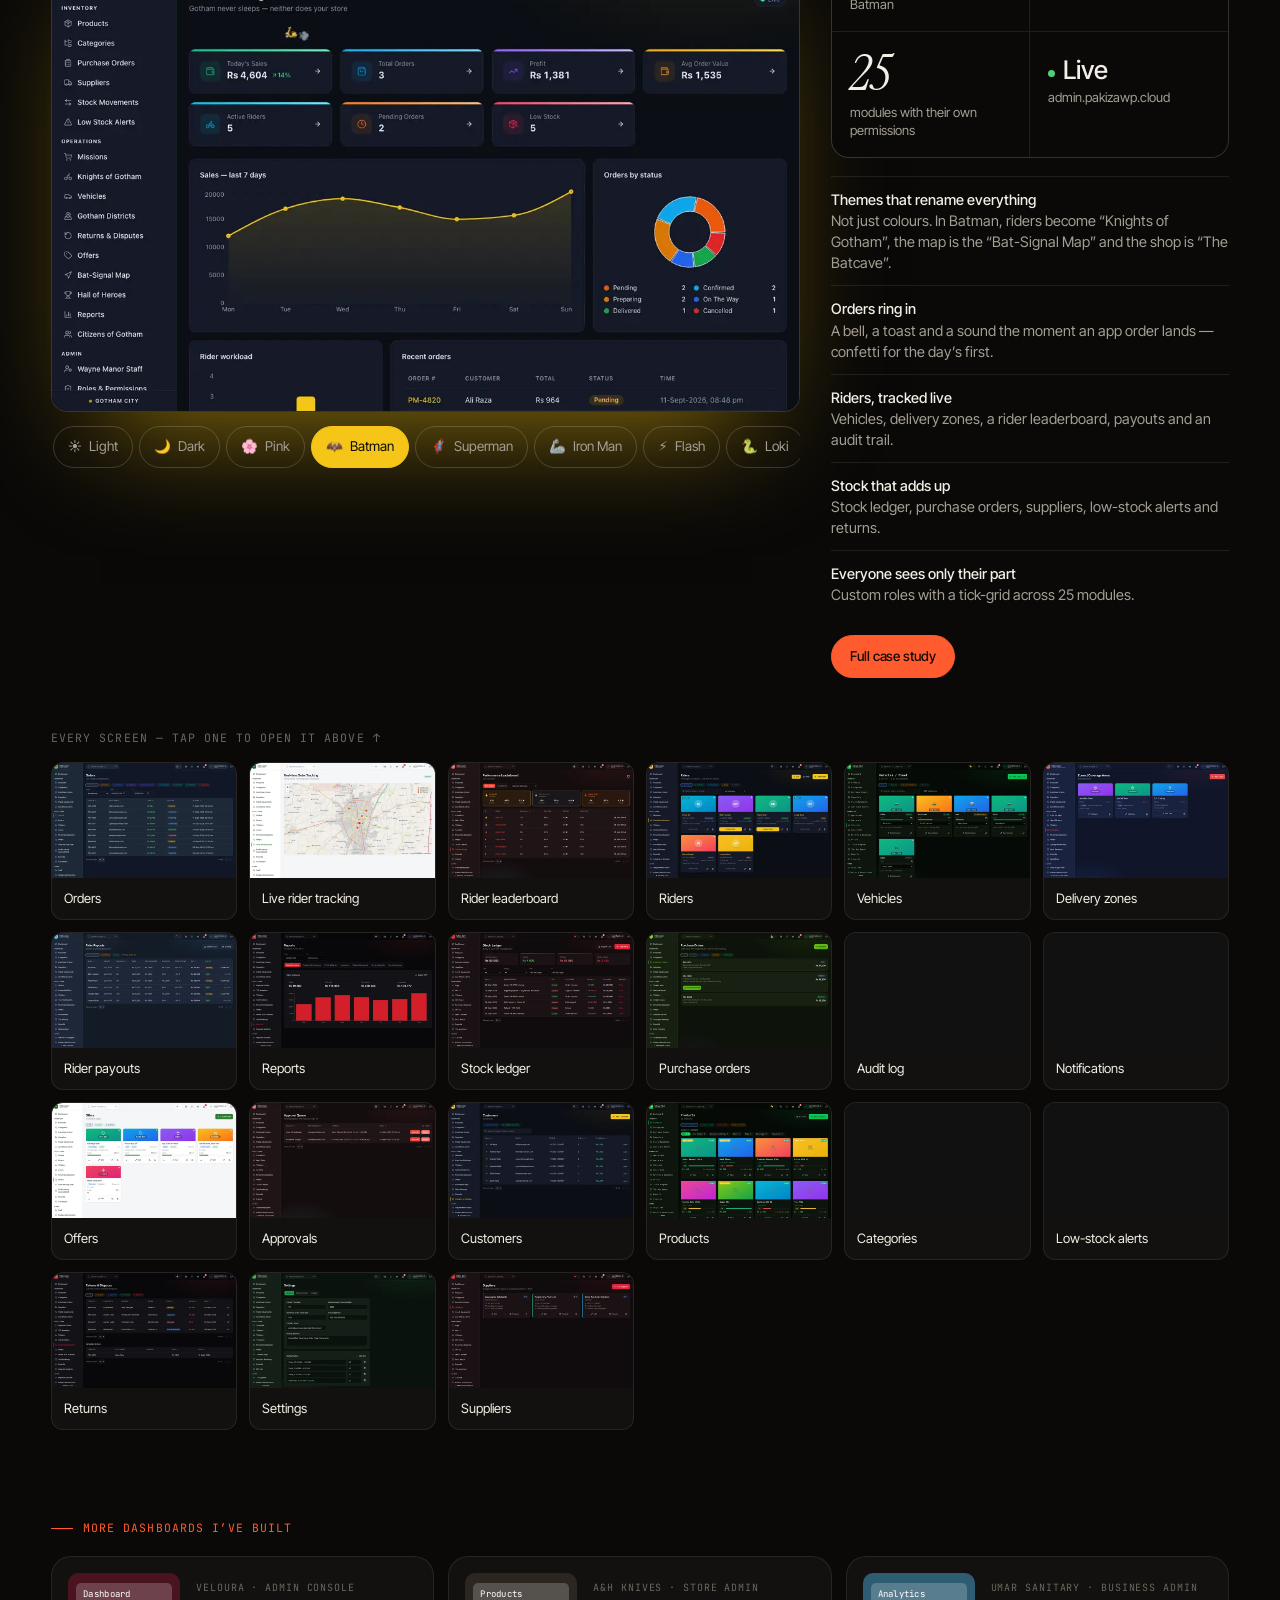
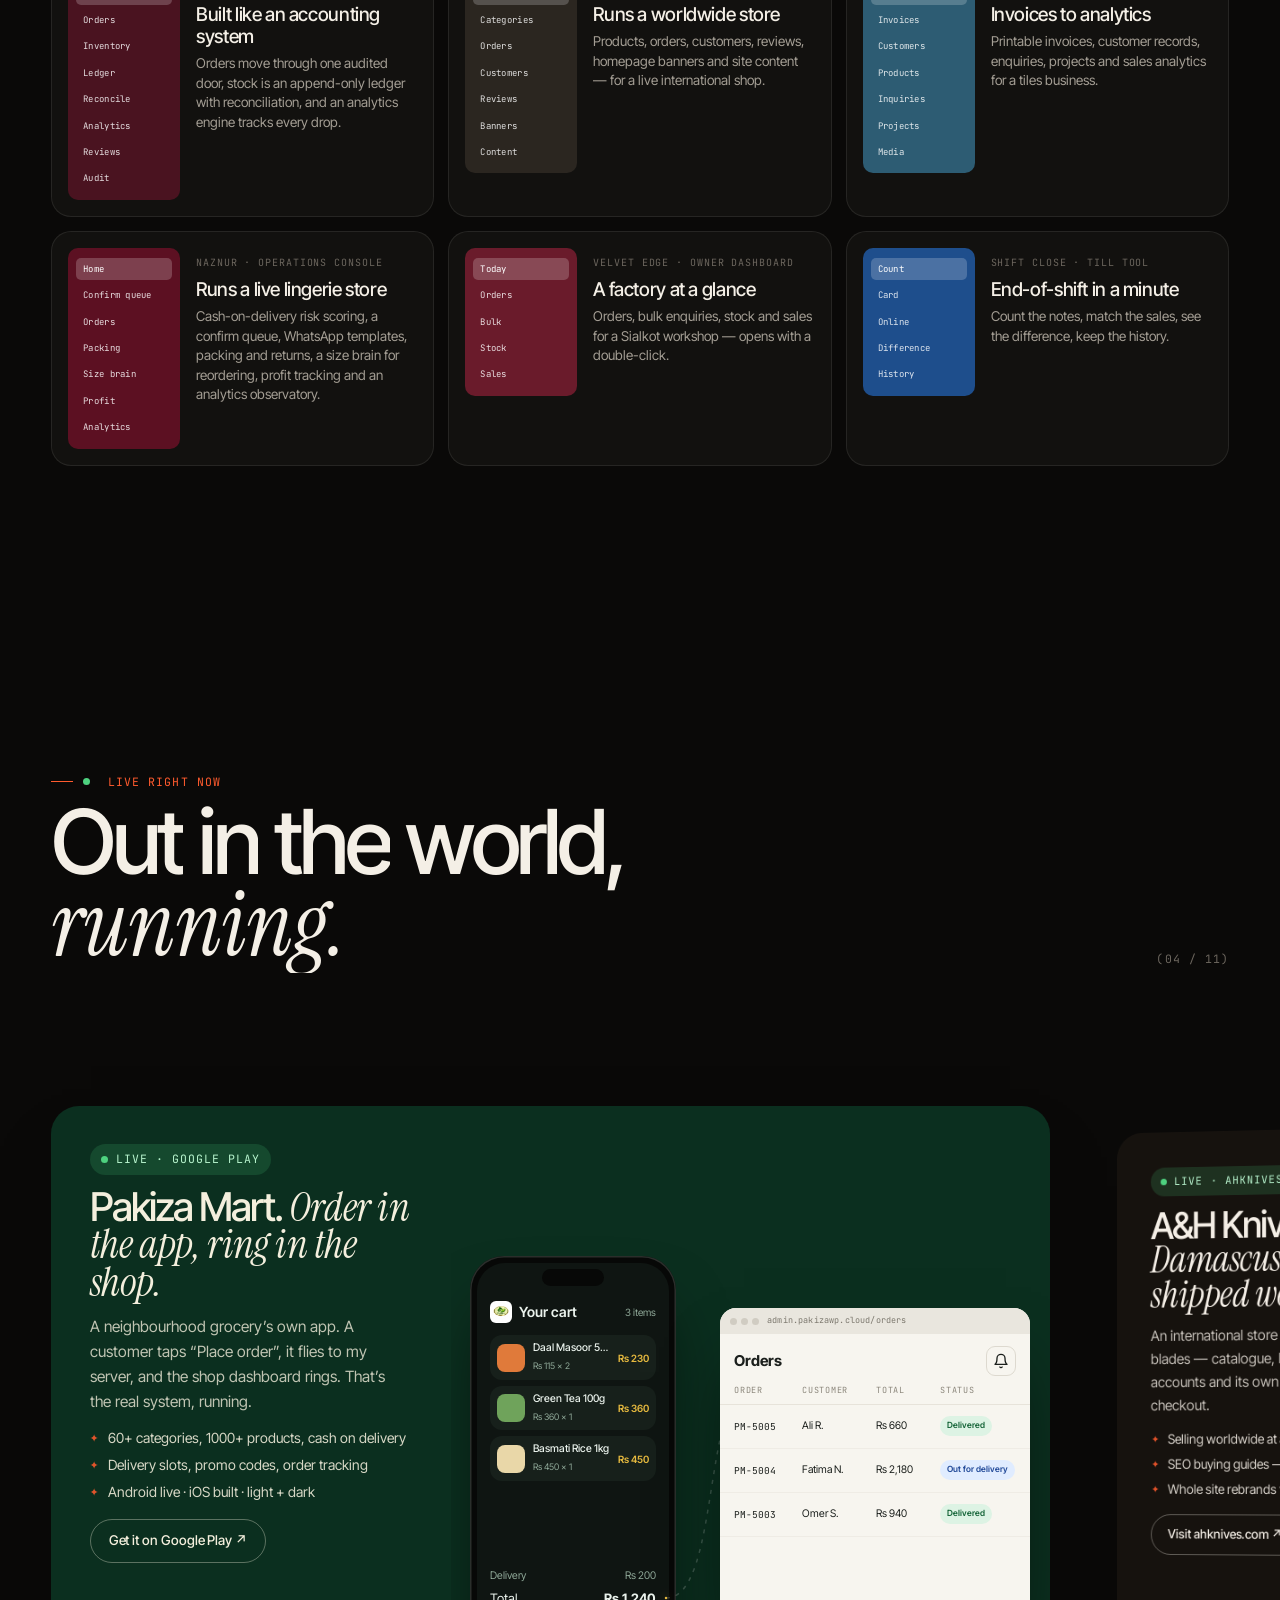
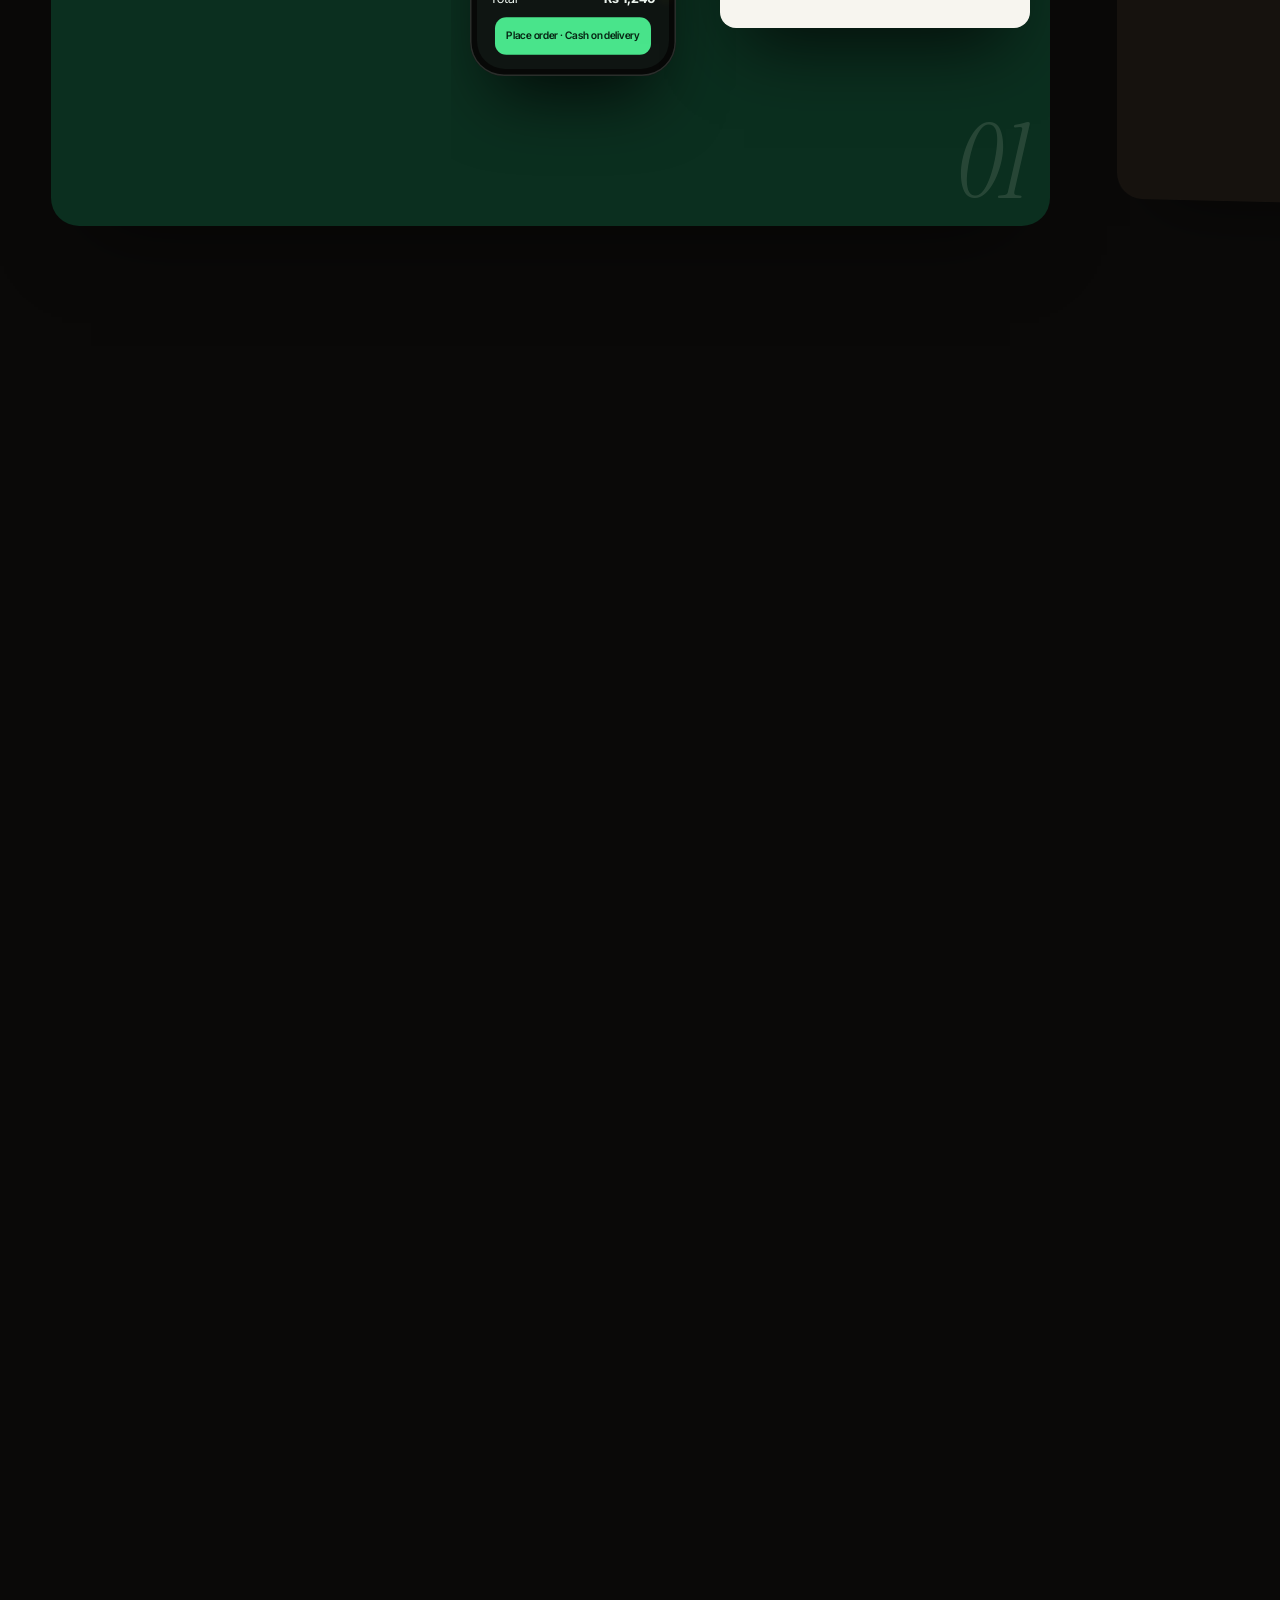
==== commit 786199f6: "Update portfolio (2026-10-10 14:30) Co-Authored-By: Claude Opus 5 <noreply@anthropic.com>" ====
--- a/index.html
+++ b/index.html
@@ -906,6 +906,7 @@
 <script src="assets/vendor/ScrollTrigger.min.js" defer></script>
 <script src="assets/vendor/lenis.min.js" defer></script>
 <script src="pixel.js?v=4" defer></script>
+<script src="analytics.js?v=1" defer></script>
 <script src="data.js?v=13" defer></script>
 <script src="main.js?v=11" defer></script>
 </body>
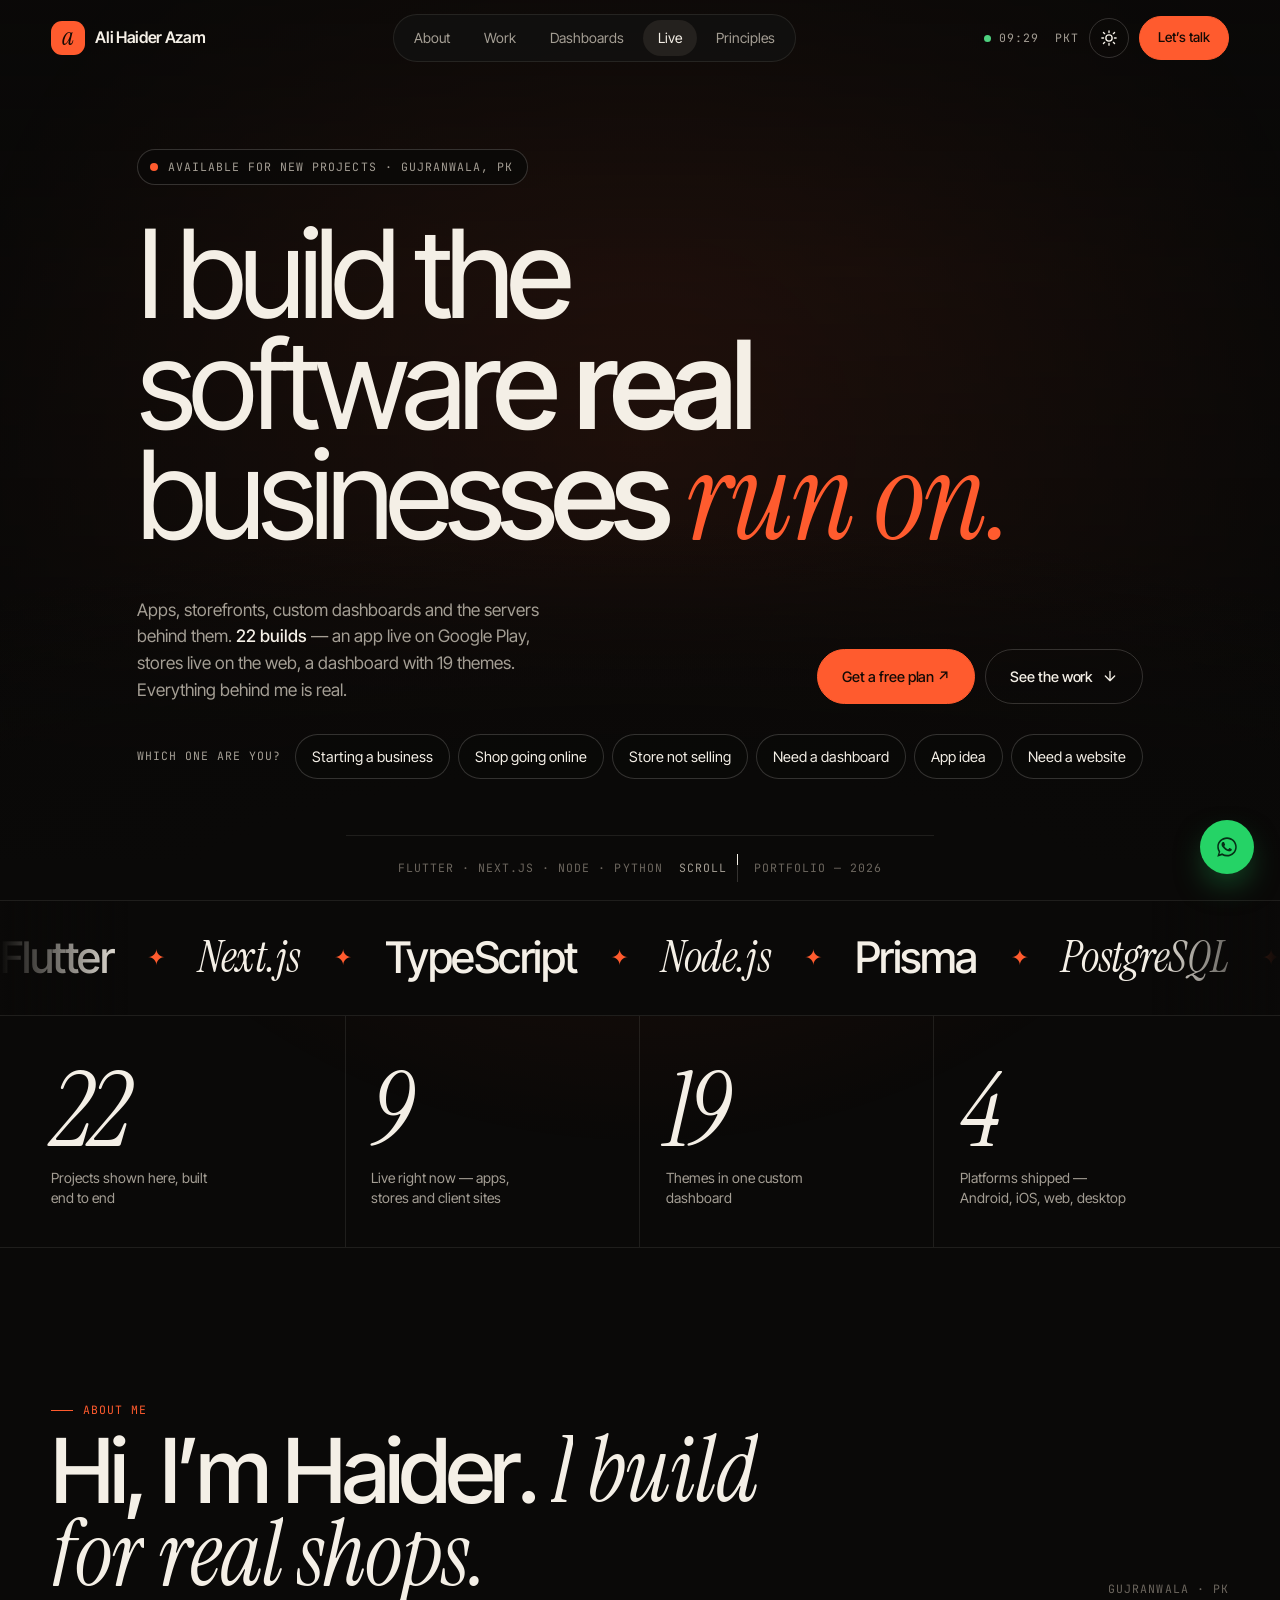
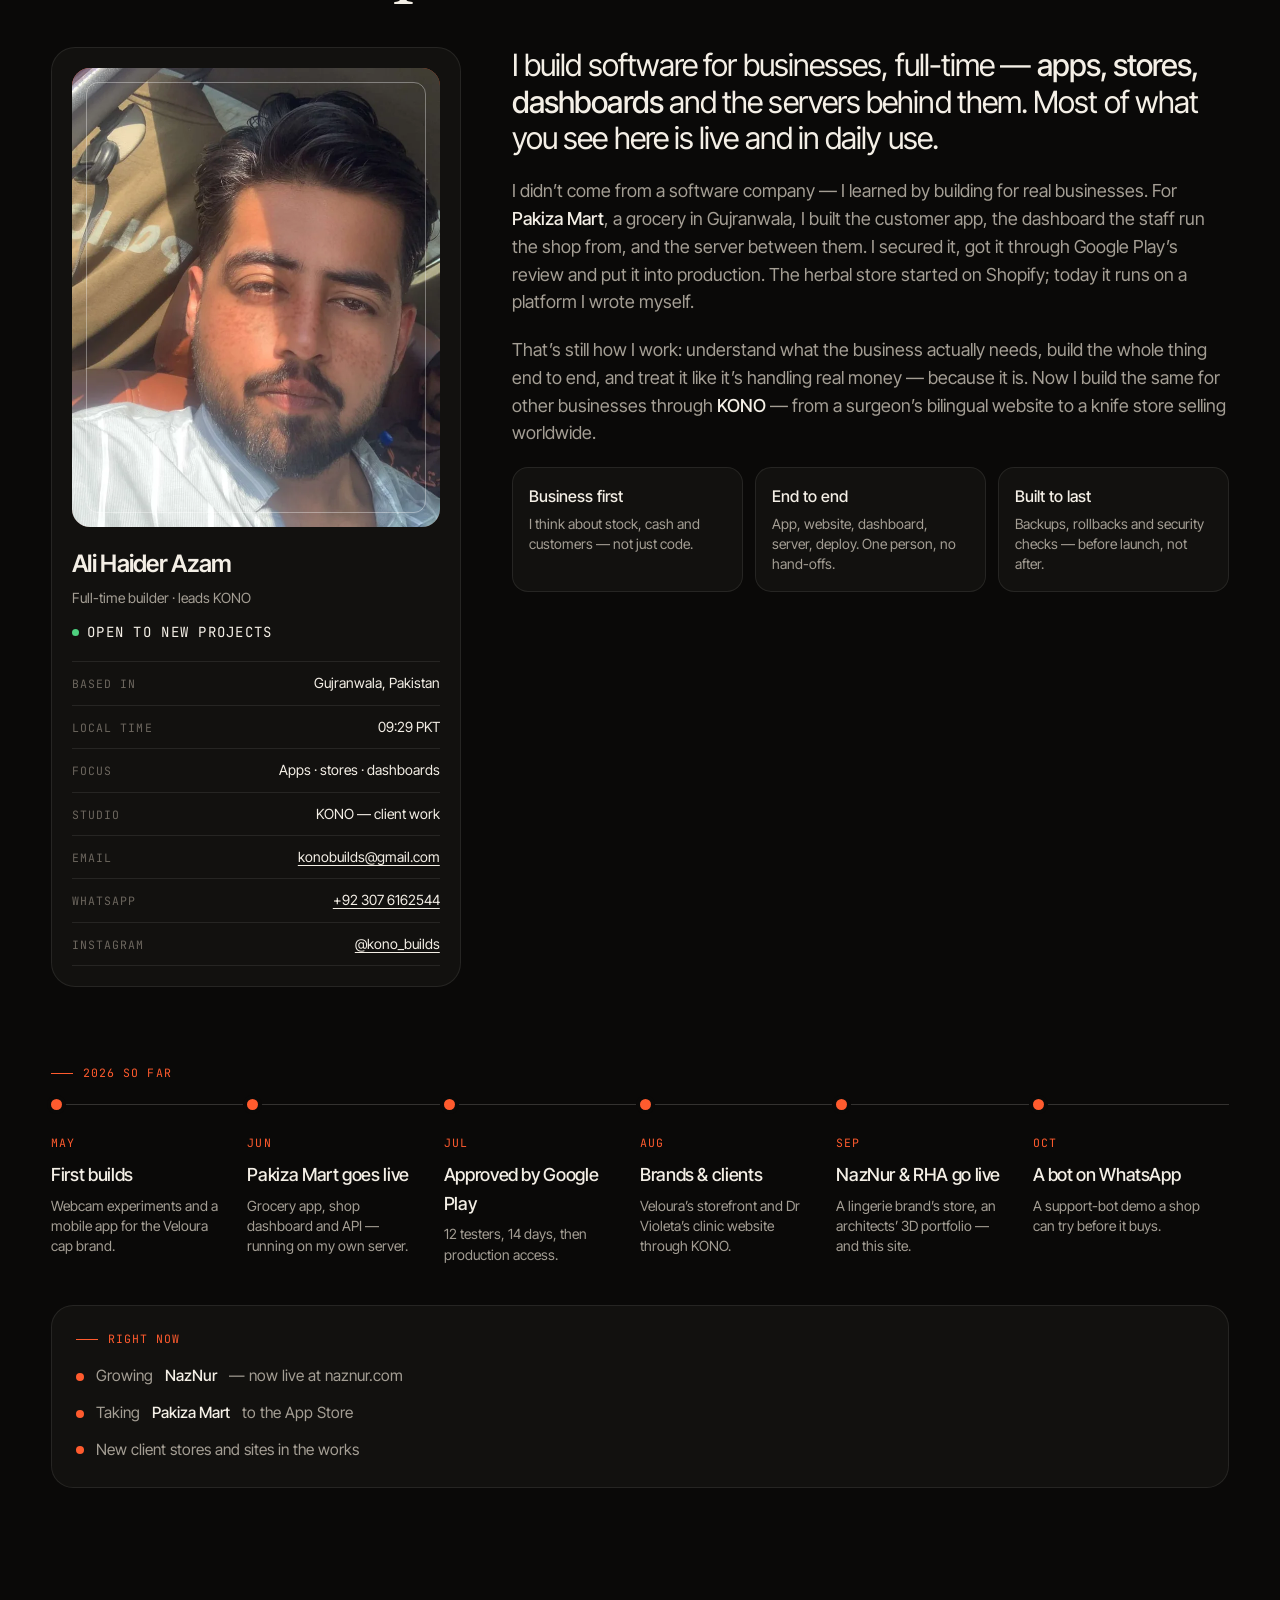
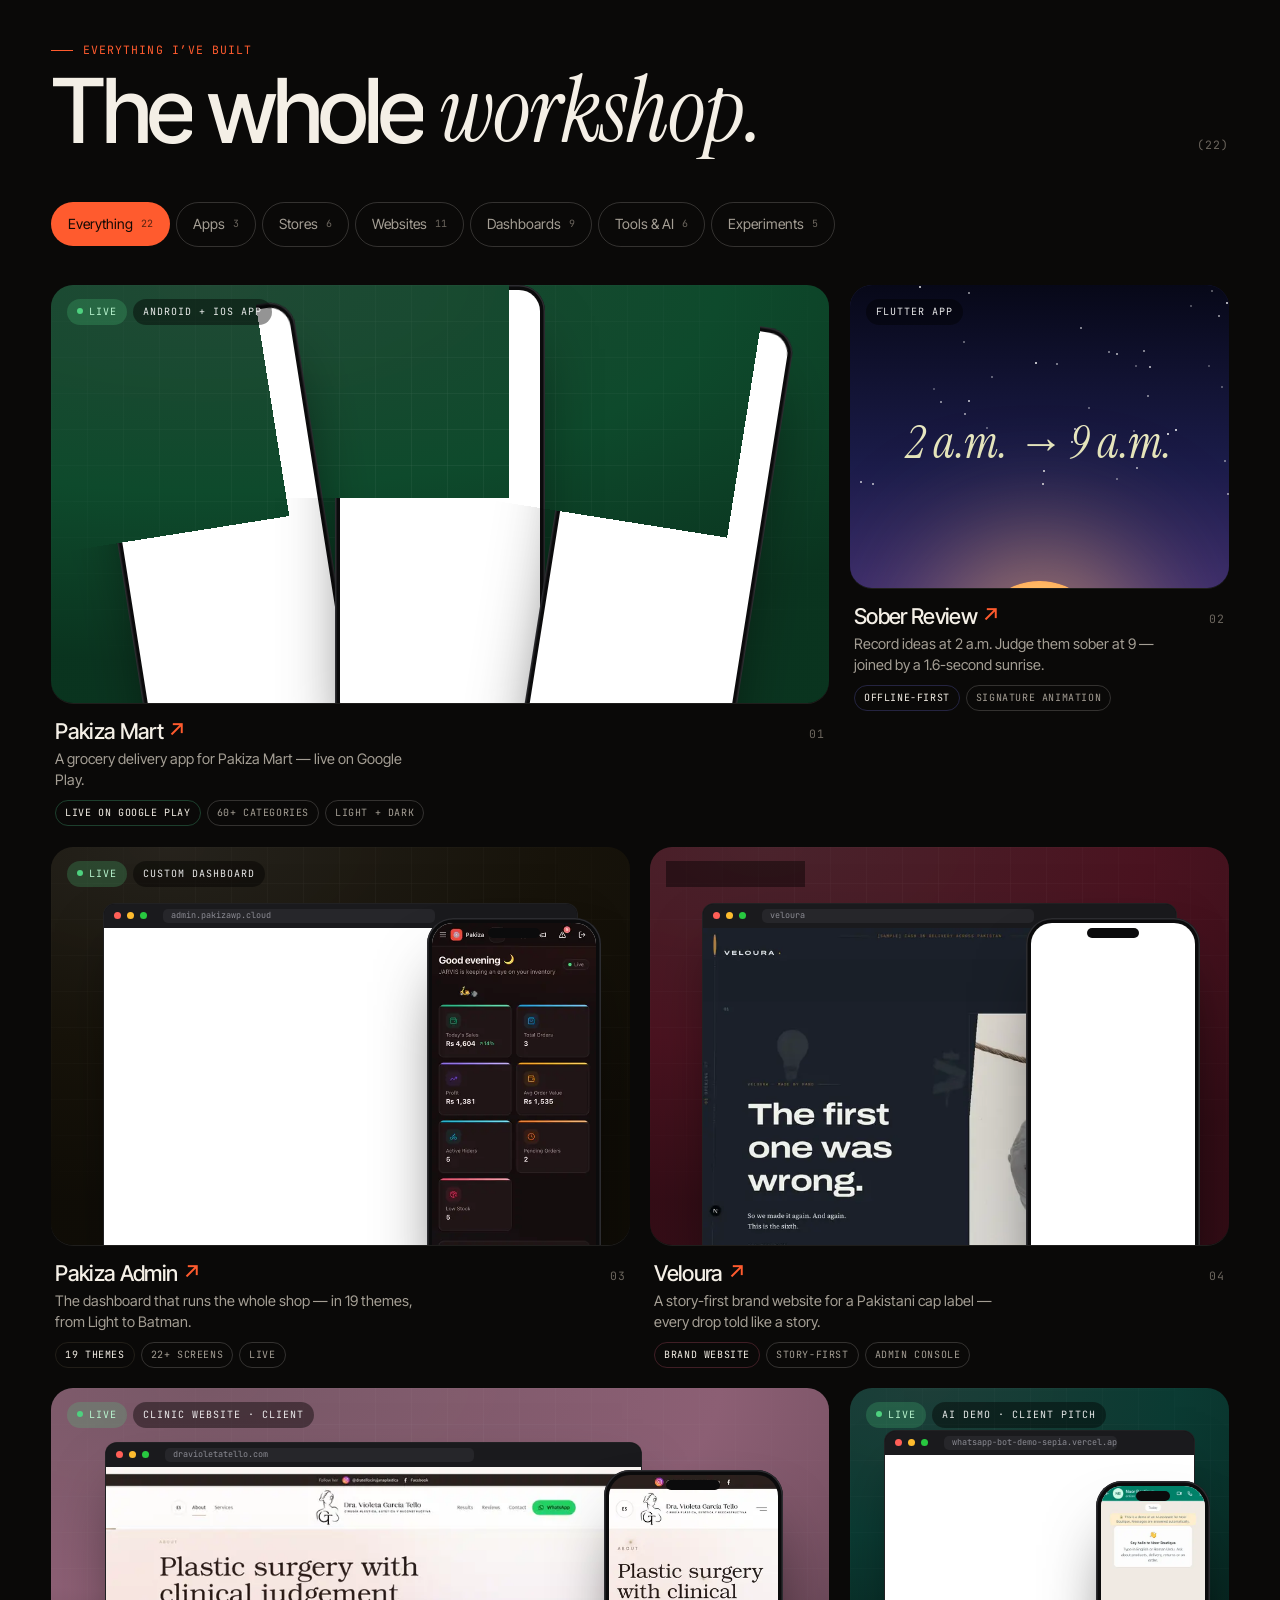
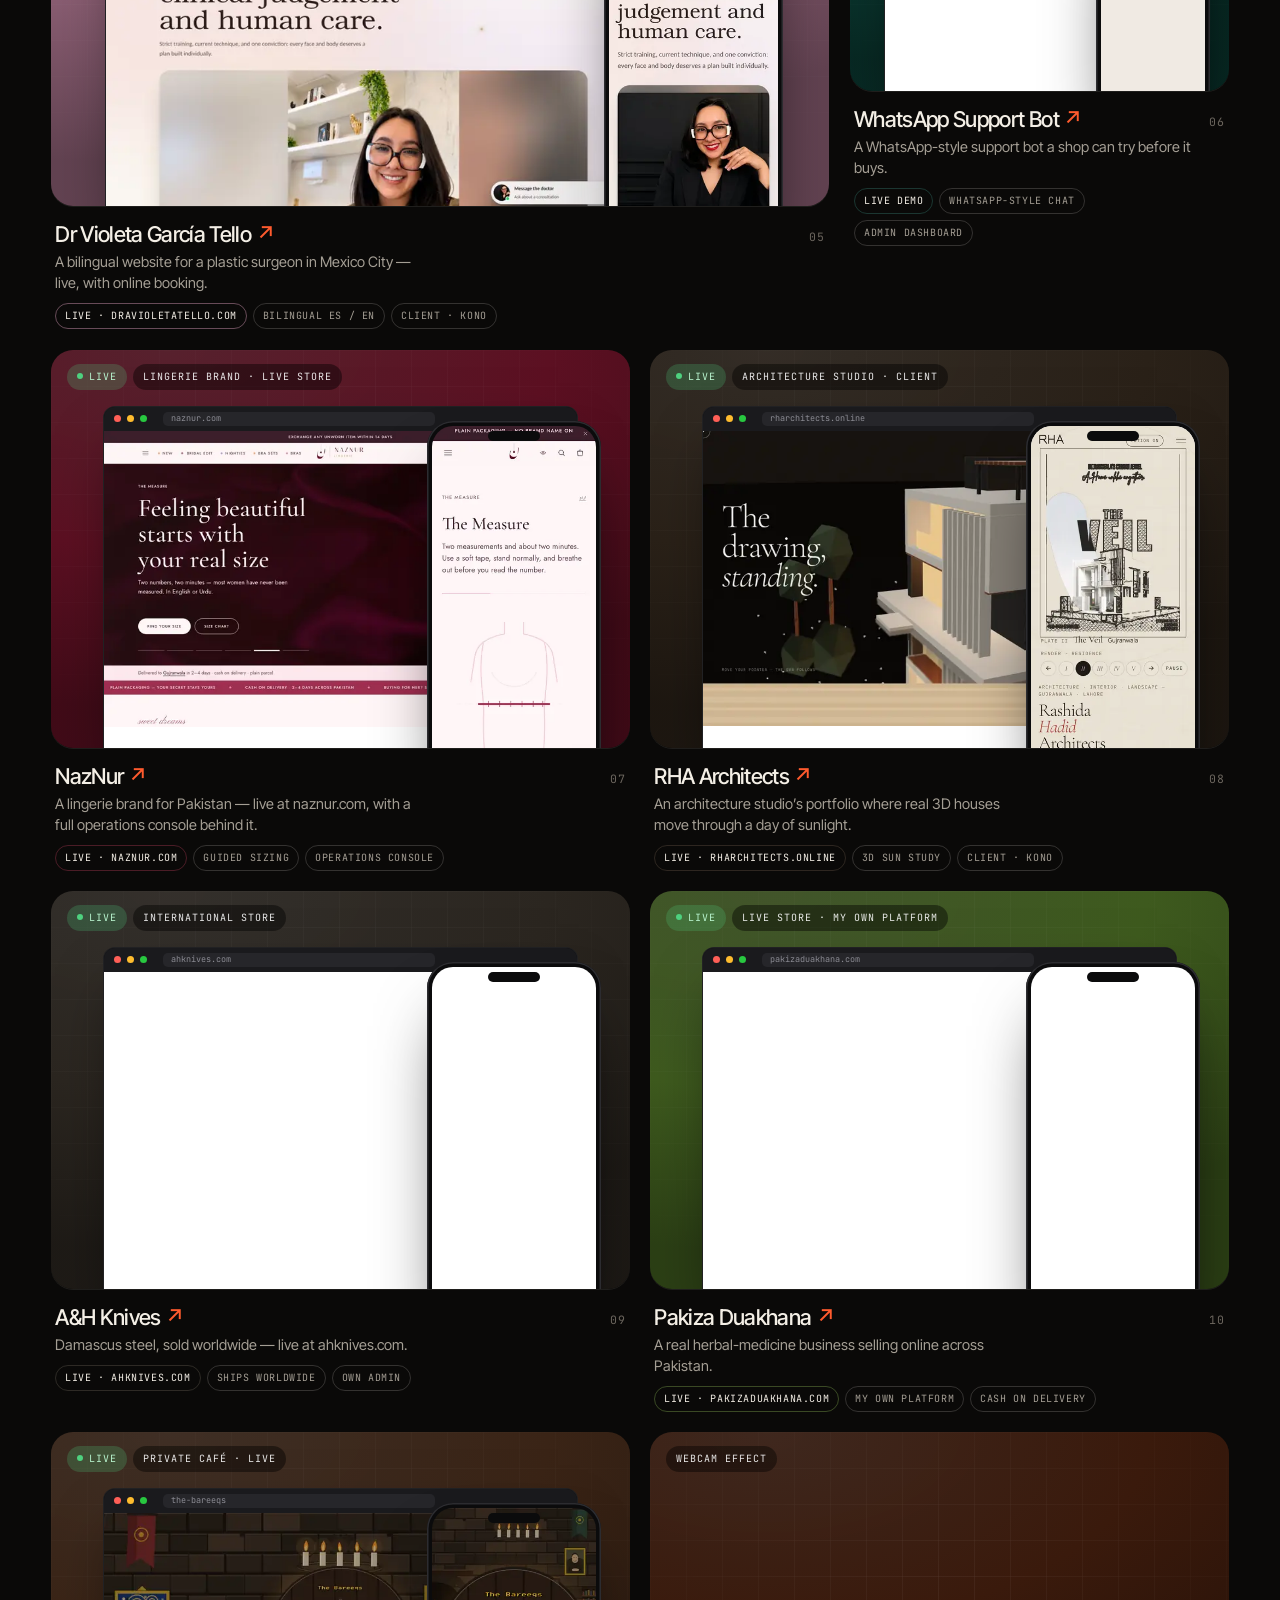
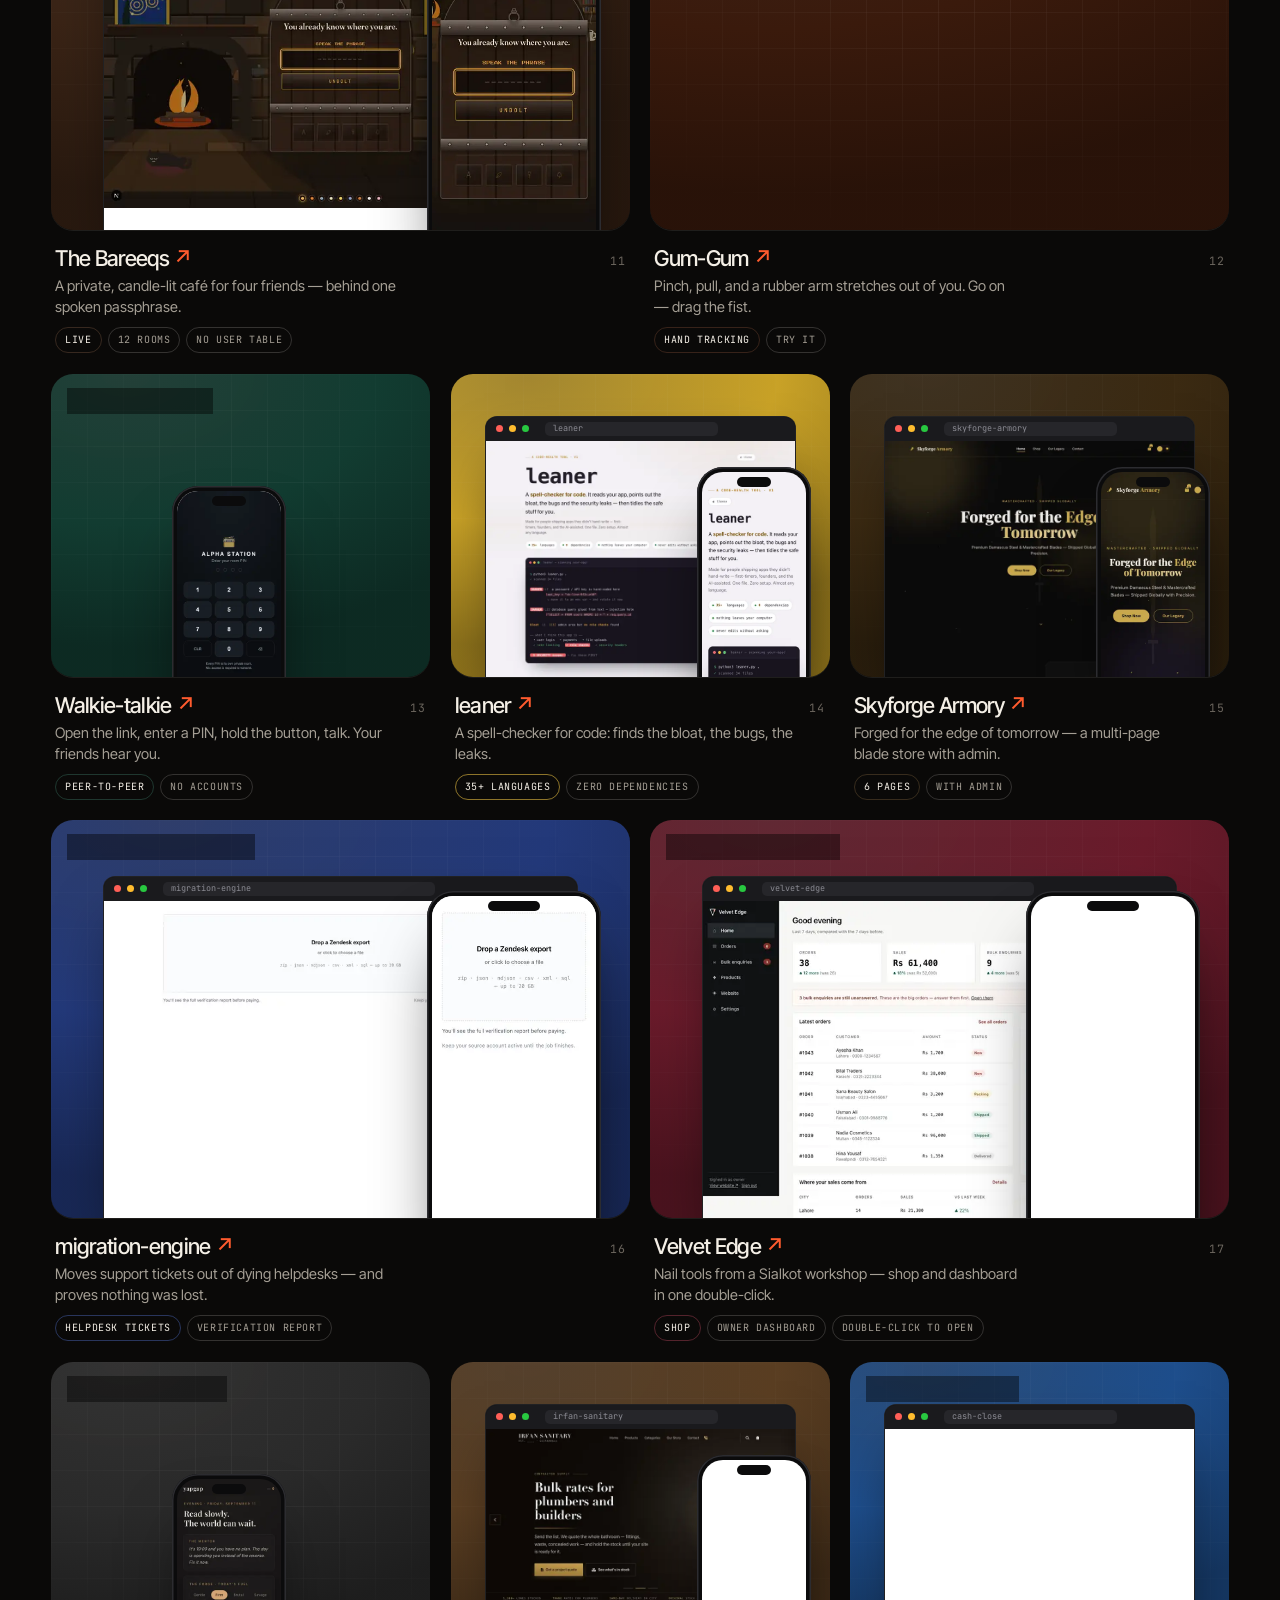
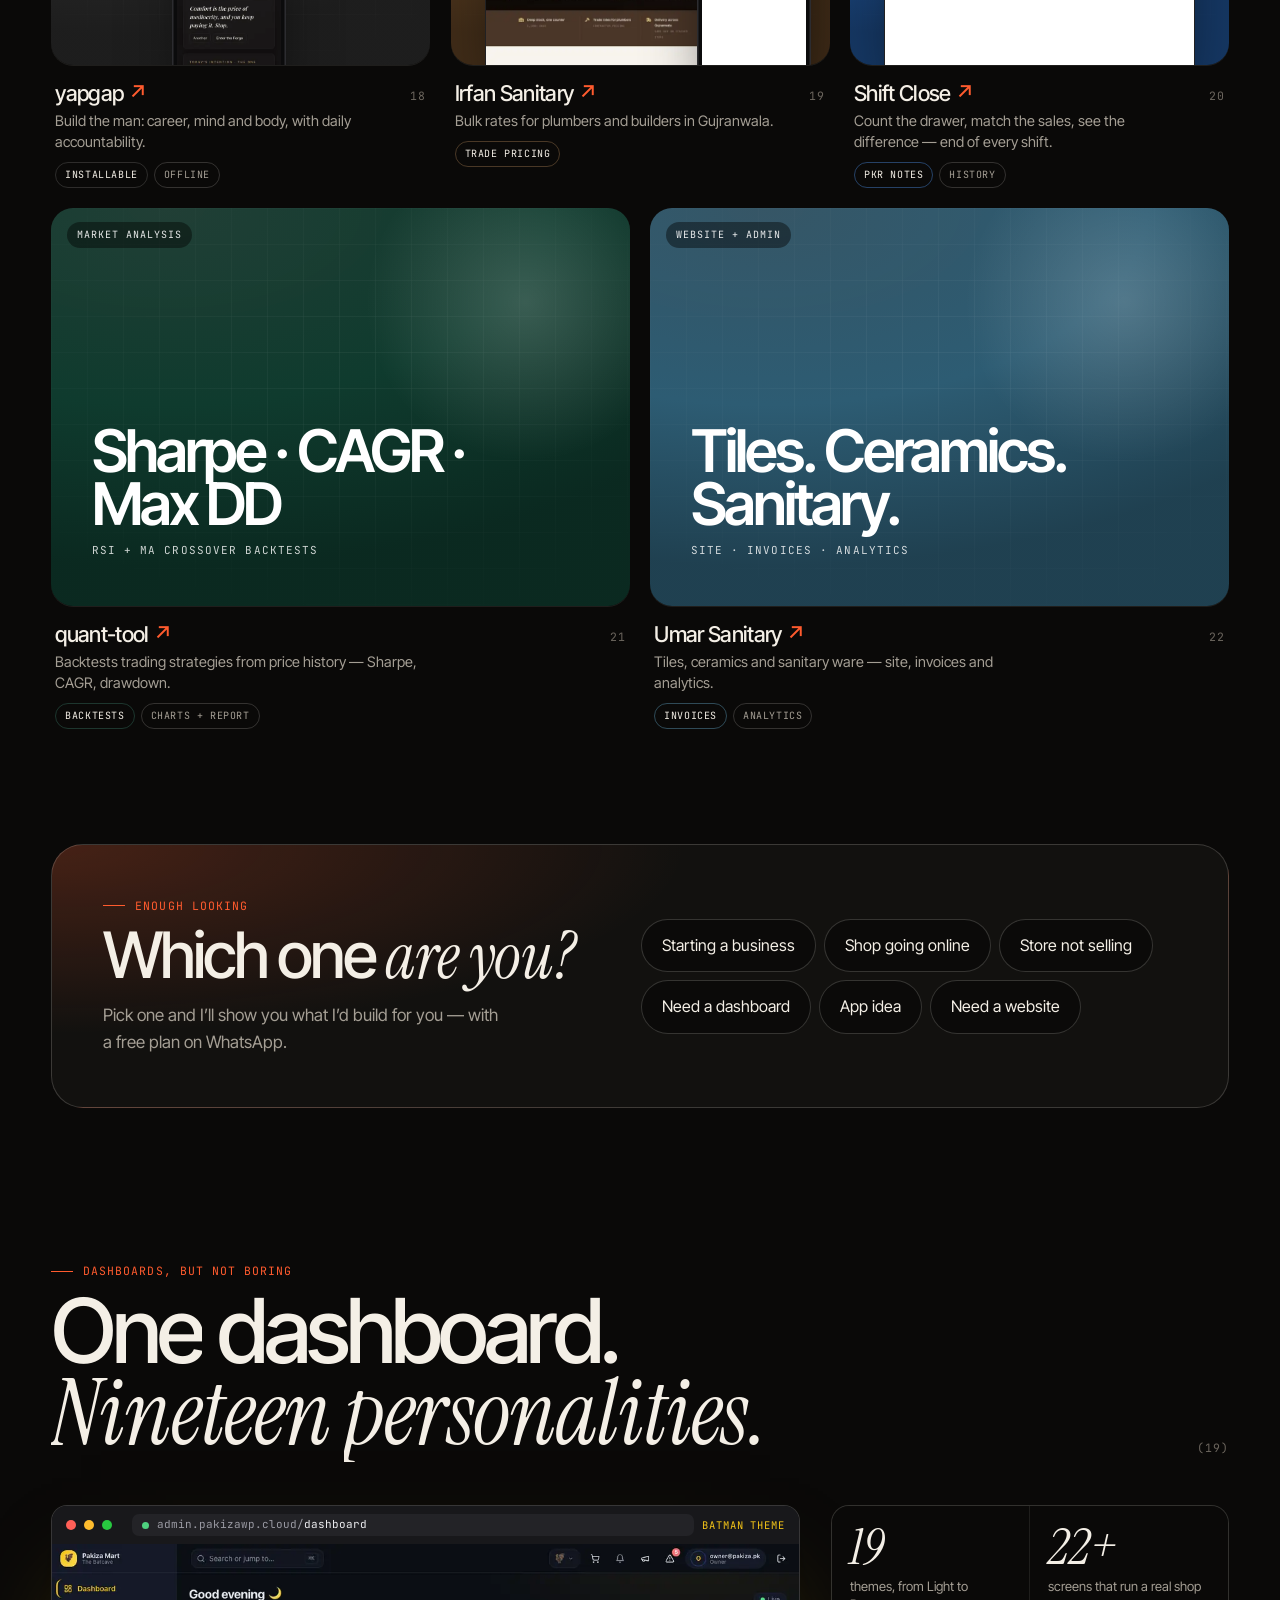
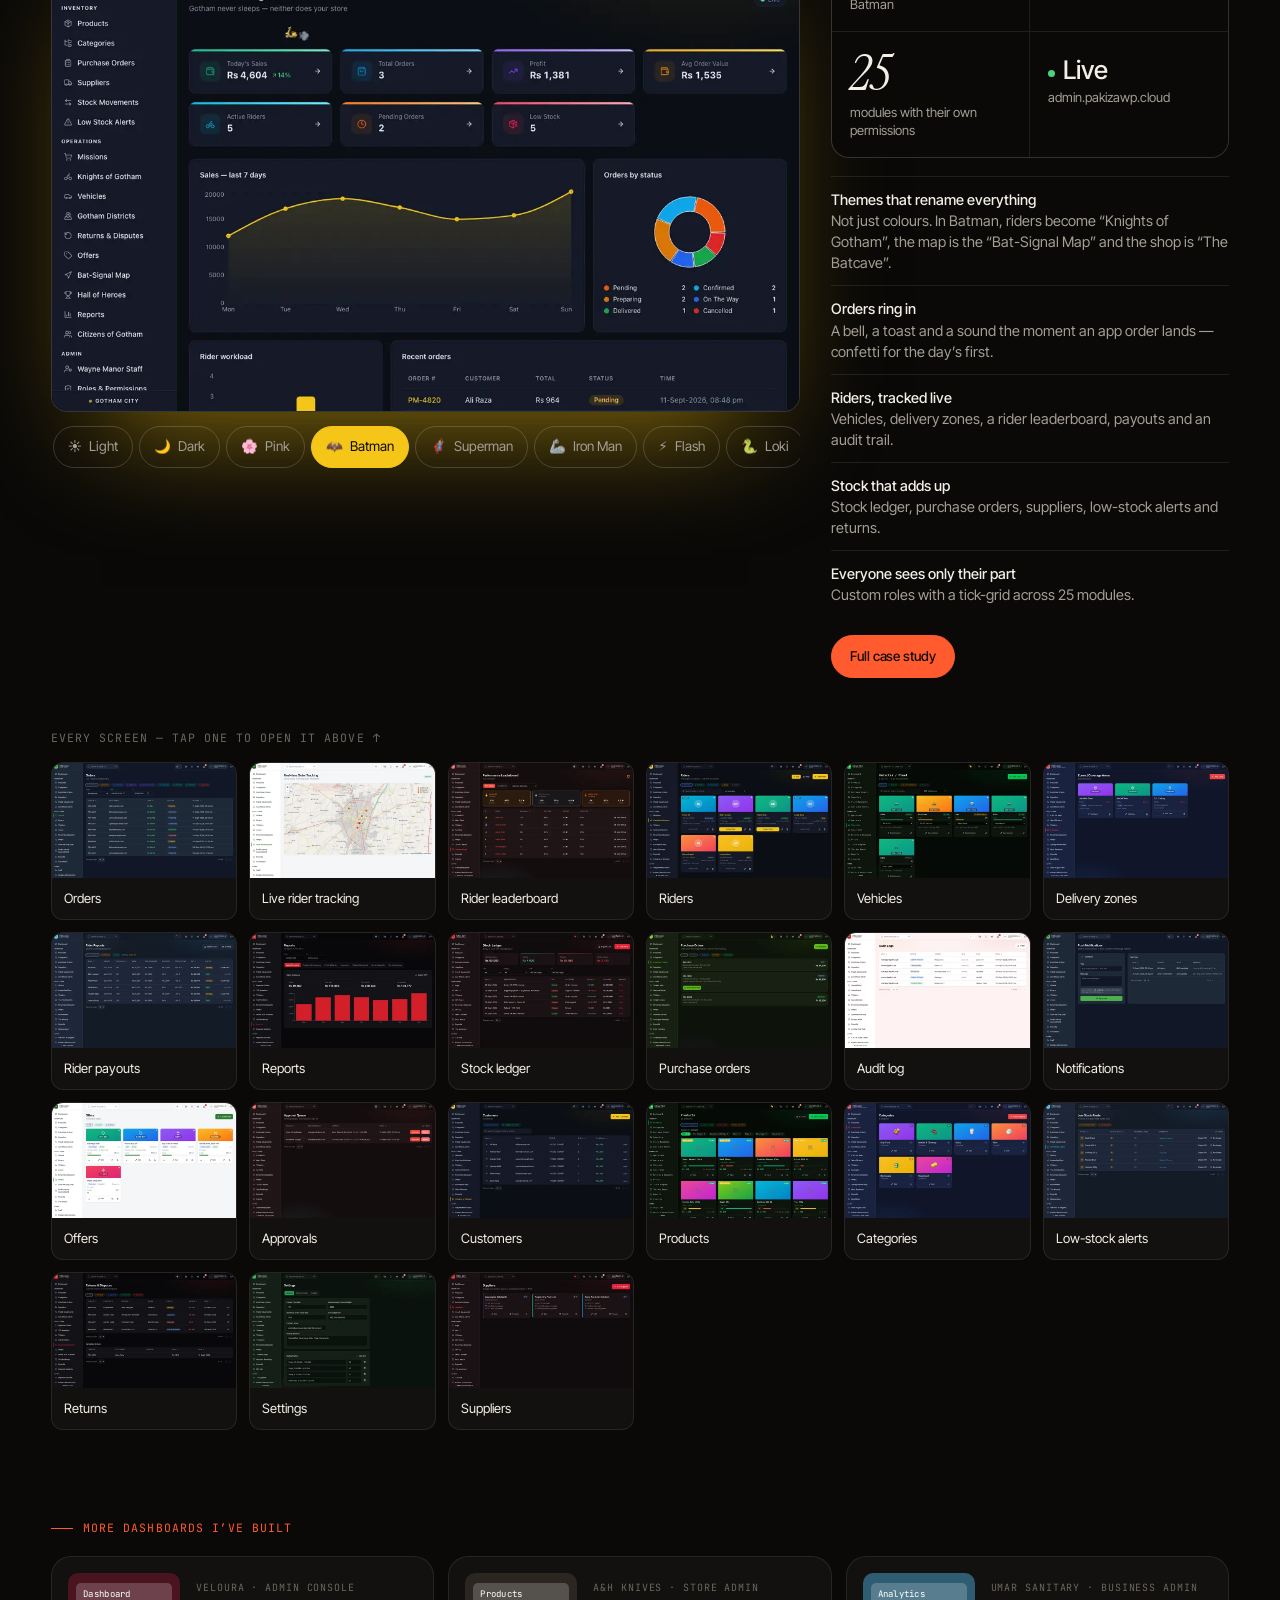
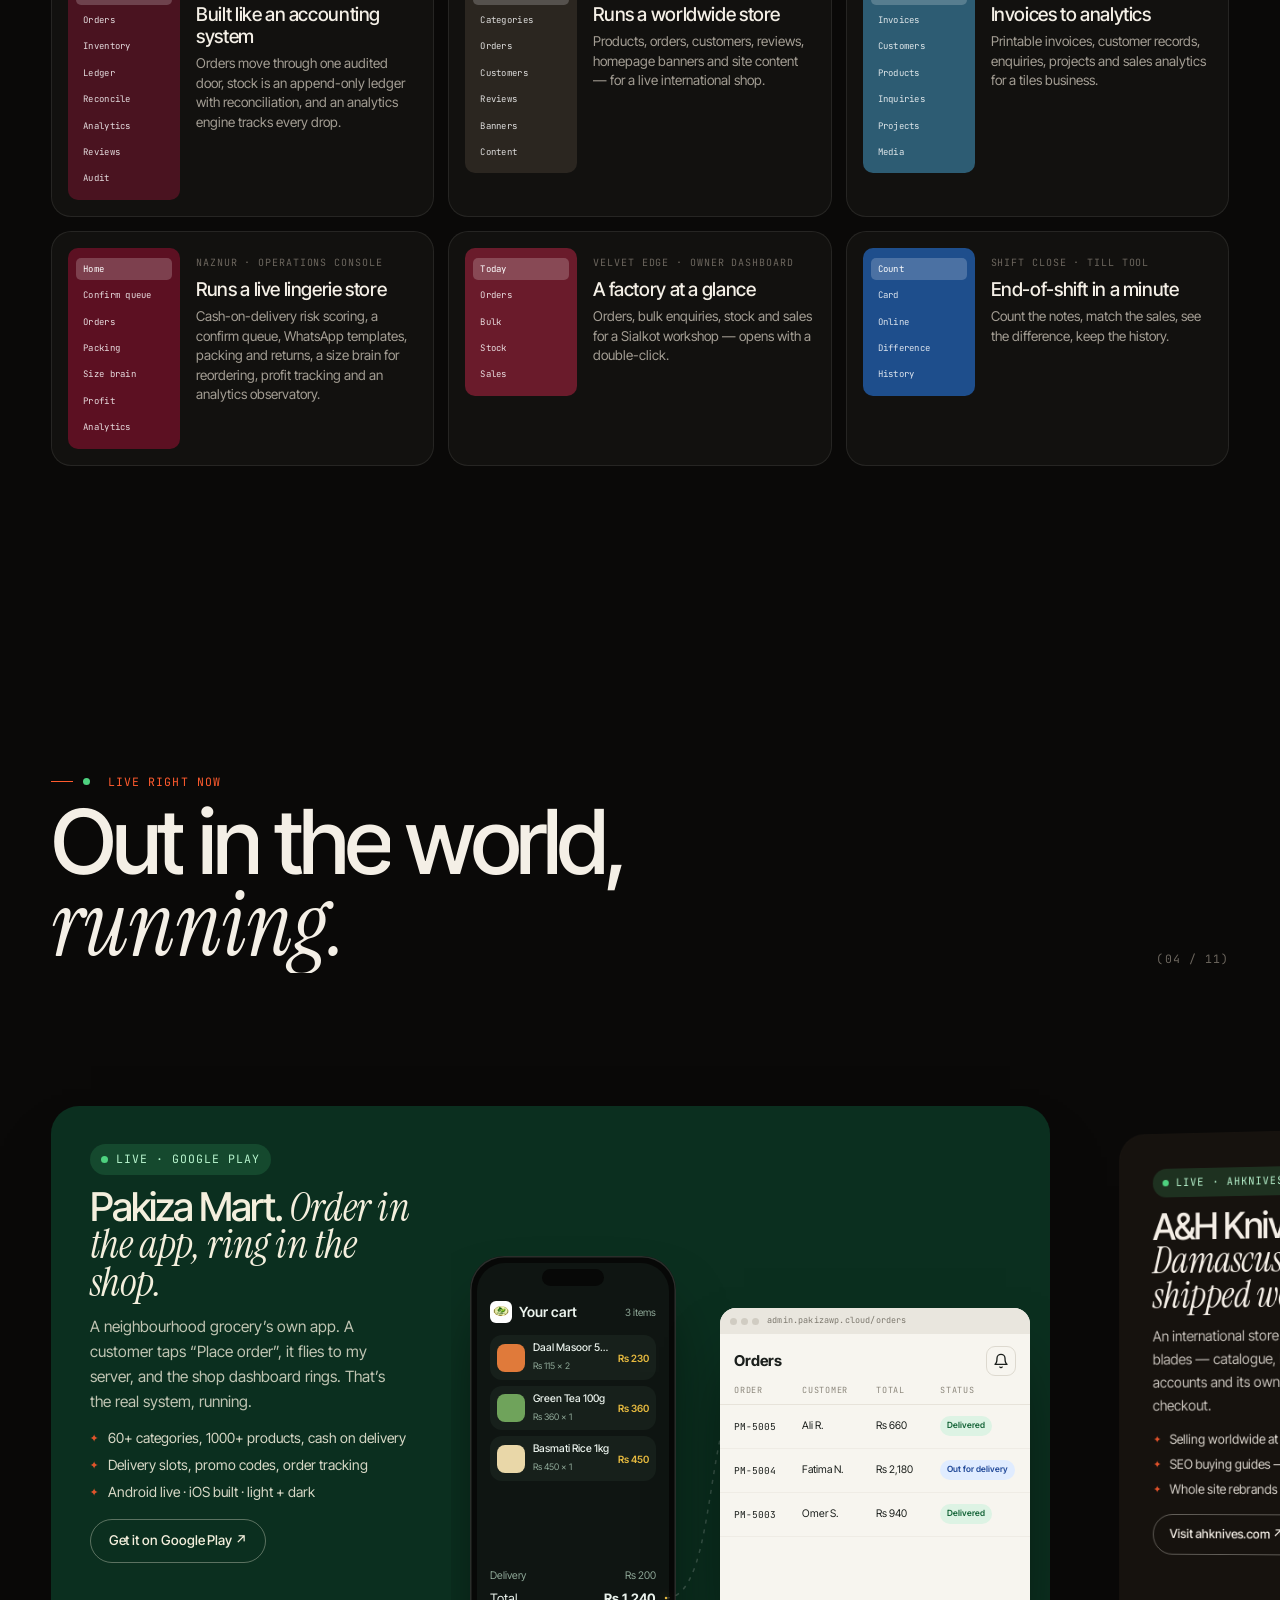
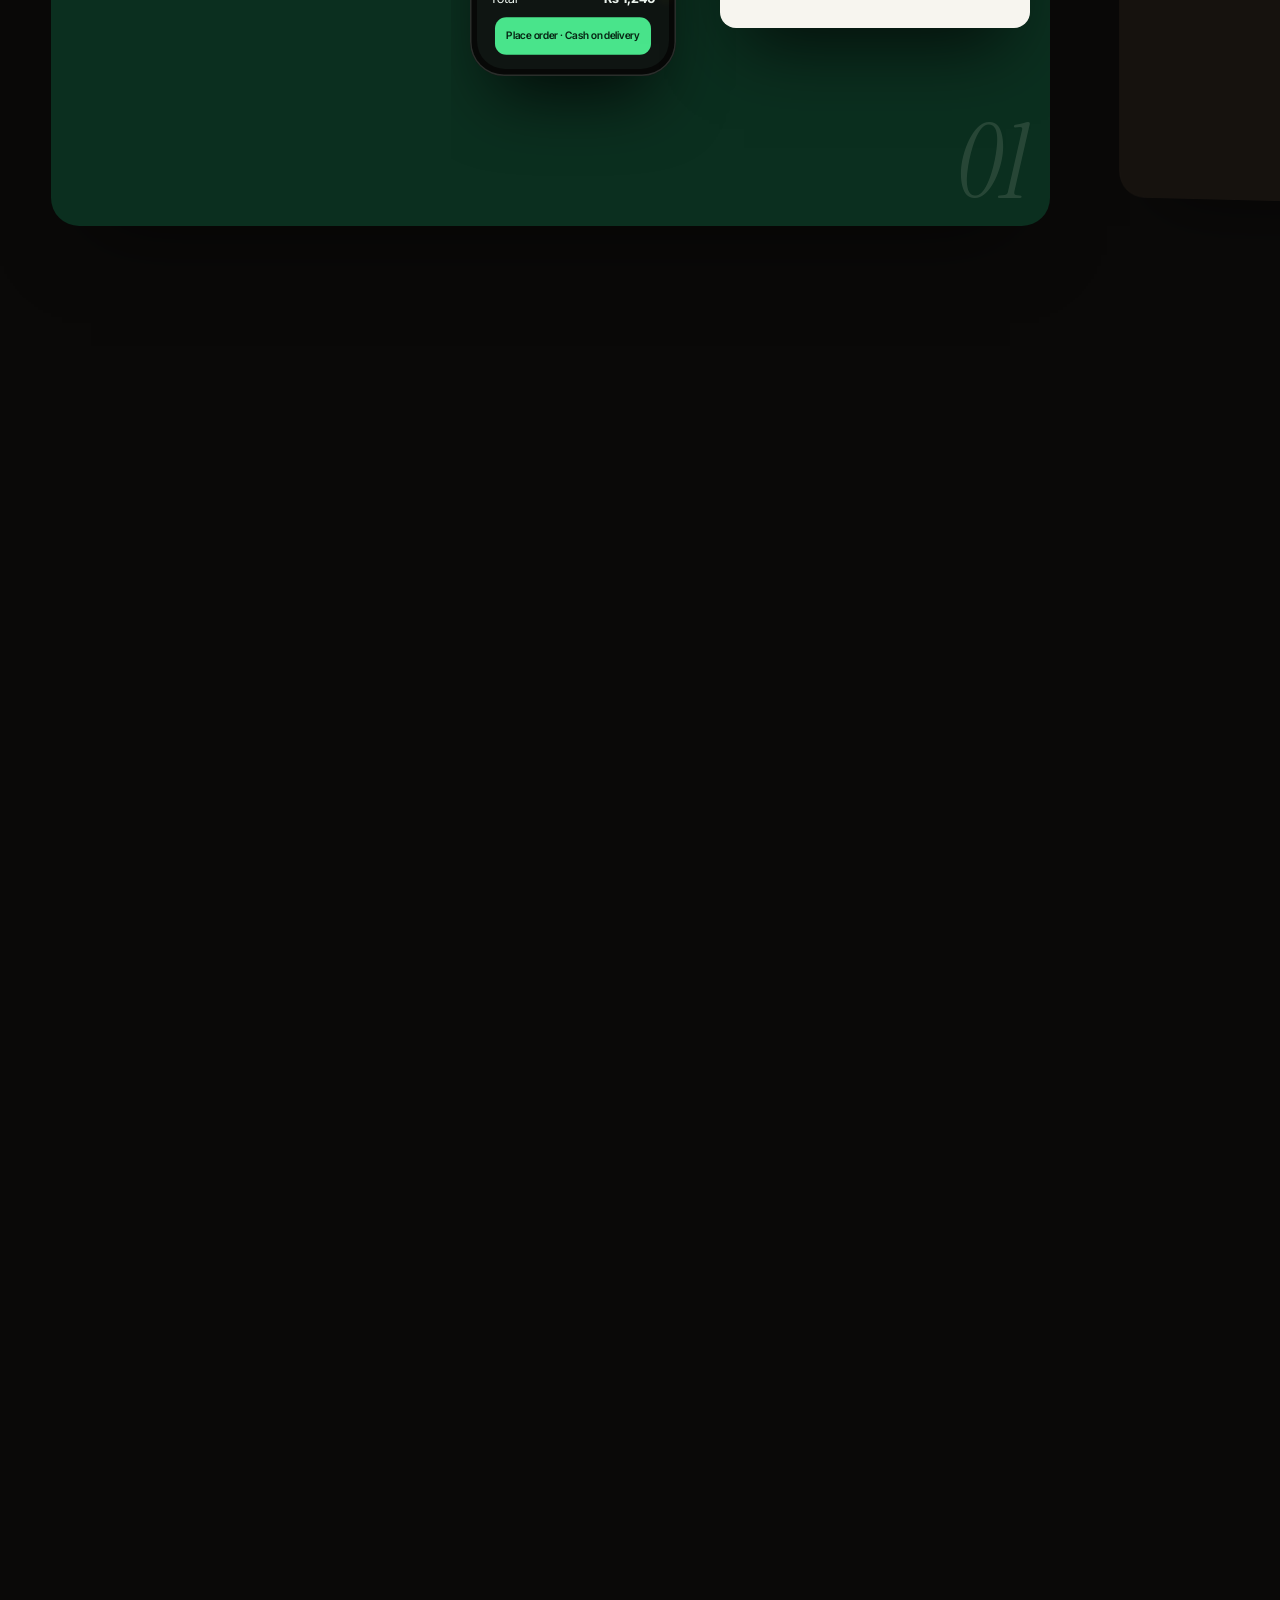
==== commit e726c5ec: "Update portfolio (2026-10-10 14:46) Co-Authored-By: Claude Opus 5 <noreply@anthropic.com>" ====
--- a/index.html
+++ b/index.html
@@ -44,7 +44,7 @@
 <link rel="preconnect" href="https://fonts.gstatic.com" crossorigin>
 <link href="https://fonts.googleapis.com/css2?family=Instrument+Serif:ital@0;1&family=Inter+Tight:wght@300..800&family=JetBrains+Mono:wght@400;500&display=swap" rel="stylesheet">
 <!-- ?v= numbers force browsers to fetch fresh files after an update; bump them when you change a file -->
-<link rel="stylesheet" href="styles.css?v=16">
+<link rel="stylesheet" href="styles.css?v=17">
 </head>
 <body>
 
@@ -829,6 +829,8 @@
         <label class="field"><span>Your WhatsApp number</span>
           <input type="tel" name="phone" autocomplete="tel" inputmode="tel" required maxlength="20" placeholder="e.g. 0300 1234567"></label>
       </div>
+      <label class="field"><span>Your email <i>(optional)</i></span>
+        <input type="email" name="email" autocomplete="email" inputmode="email" maxlength="120" placeholder="e.g. ahmed@gmail.com"></label>
       <fieldset class="field field--chips">
         <legend>What do you need?</legend>
         <div class="lead__chips">
@@ -844,7 +846,7 @@
       <p class="lead__error" id="leadError" role="alert" hidden></p>
       <div class="lead__actions">
         <button class="btn btn--wa" type="submit">Send on WhatsApp ↗</button>
-        <span class="lead__note mono">Your details go only to me.</span>
+        <span class="lead__note mono">Saved only so I can reply. Never shared.</span>
       </div>
       <div class="lead__done" id="leadDone" role="status" hidden>
         <b>Thanks<span id="leadName"></span> — WhatsApp is opening with your message.</b>
@@ -870,6 +872,7 @@
     <span>© 2026 Ali Haider Azam · KONO</span>
     <span>Gujranwala, Pakistan · <span data-clock>--:--</span> PKT</span>
     <a href="https://instagram.com/kono_builds" target="_blank" rel="noopener">Instagram @kono_builds</a>
+    <span>Visits are counted without cookies. Details you send are kept only so I can reply — ask and I’ll delete them.</span>
     <a href="#top">Back to top ↑</a>
   </div>
   <div class="foot__big" aria-hidden="true"><span class="kin">Haider</span><span class="serif">.</span></div>
@@ -907,7 +910,8 @@
 <script src="assets/vendor/lenis.min.js" defer></script>
 <script src="pixel.js?v=4" defer></script>
 <script src="analytics.js?v=1" defer></script>
+<script src="tracker.js?v=1" defer></script>
 <script src="data.js?v=13" defer></script>
-<script src="main.js?v=11" defer></script>
+<script src="main.js?v=12" defer></script>
 </body>
 </html>
--- a/styles.css
+++ b/styles.css
@@ -786,7 +786,7 @@
 .field{display:grid;gap:7px;min-width:0;border:0;padding:0;margin:0}
 .field > span,.field legend{font-family:var(--f-mono);font-size:11px;letter-spacing:.08em;text-transform:uppercase;color:var(--muted);padding:0}
 .field i{font-style:normal;color:var(--faint)}
-.field input[type="text"],.field input[type="tel"],.field textarea{width:100%;font:inherit;font-size:16px;color:var(--text);background:var(--bg);border:1px solid var(--line-2);border-radius:14px;padding:14px 16px;transition:border-color .25s,box-shadow .25s;resize:vertical}
+.field input[type="text"],.field input[type="tel"],.field input[type="email"],.field textarea{width:100%;font:inherit;font-size:16px;color:var(--text);background:var(--bg);border:1px solid var(--line-2);border-radius:14px;padding:14px 16px;transition:border-color .25s,box-shadow .25s;resize:vertical}
 .field input::placeholder,.field textarea::placeholder{color:var(--faint)}
 .field input:focus,.field textarea:focus{outline:none;border-color:var(--accent);box-shadow:0 0 0 3px color-mix(in srgb,var(--accent) 22%,transparent)}
 .field.is-bad input{border-color:#FF6B5B}
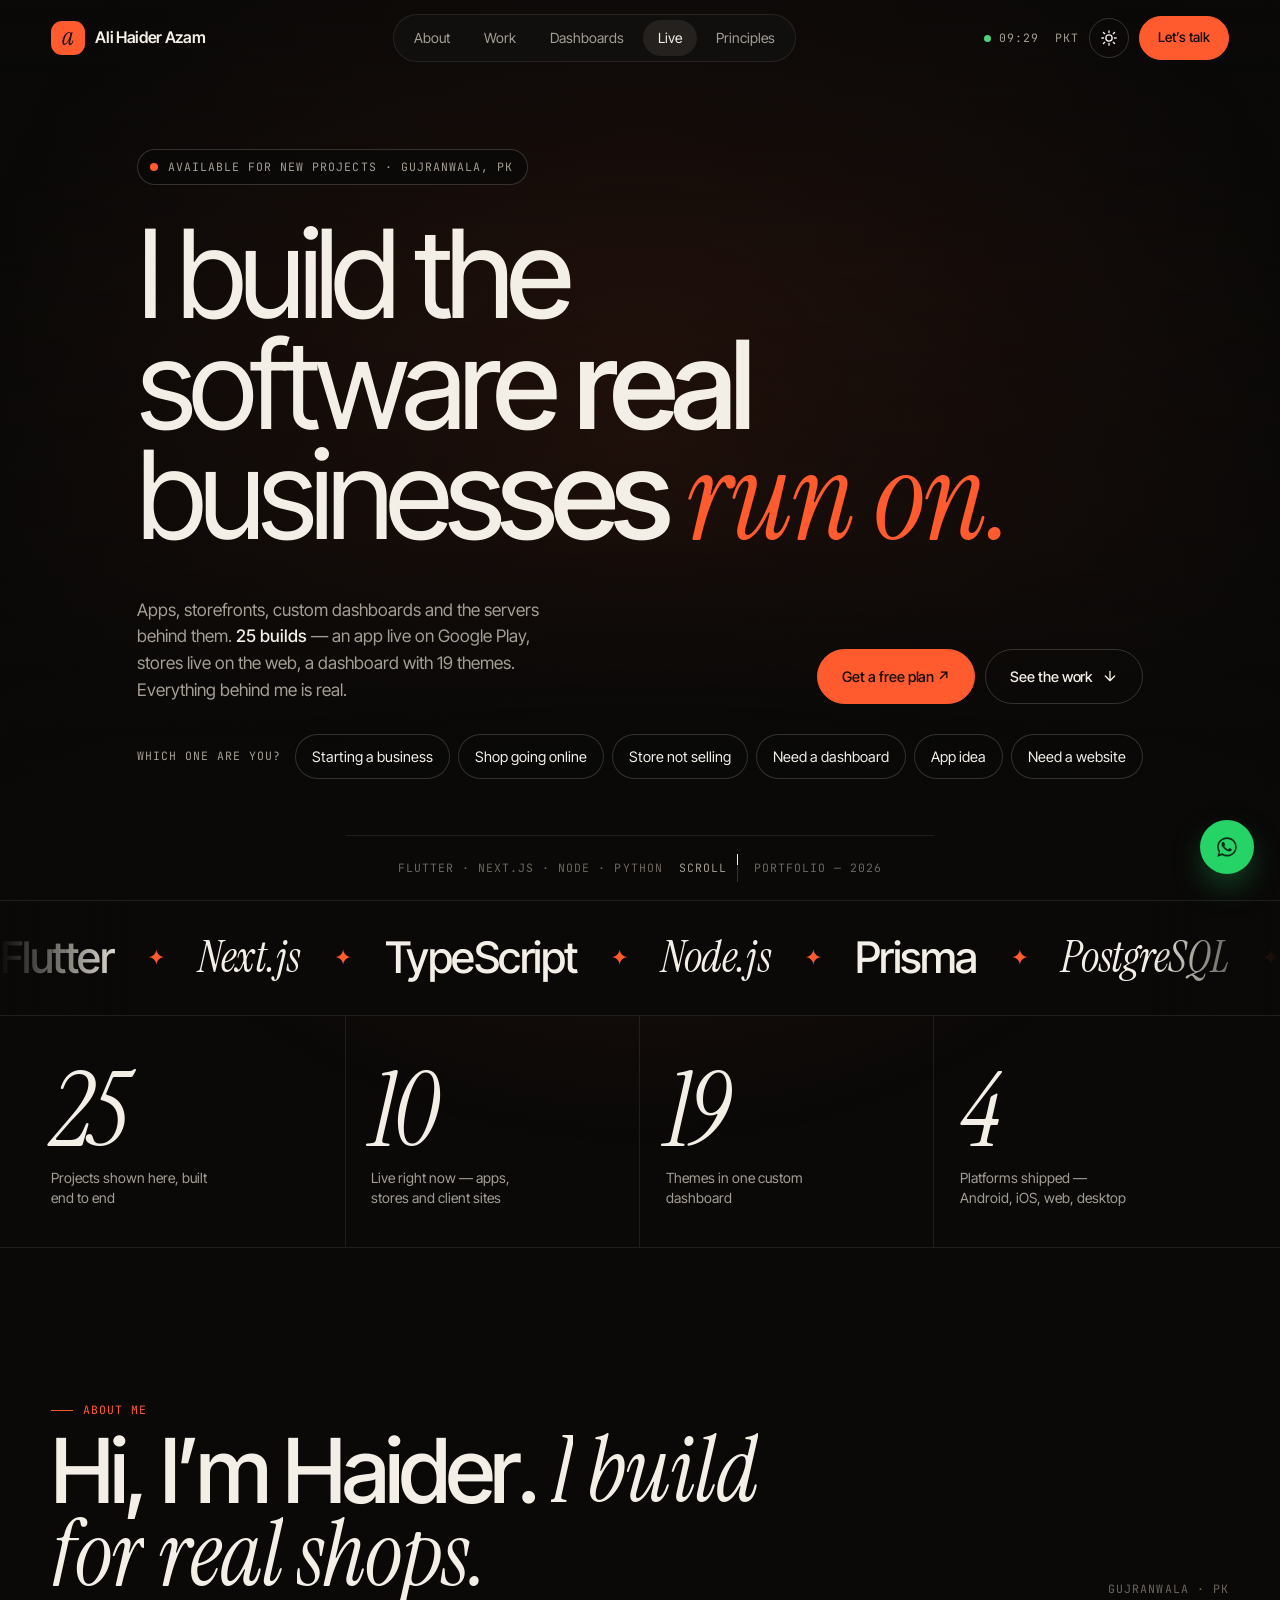
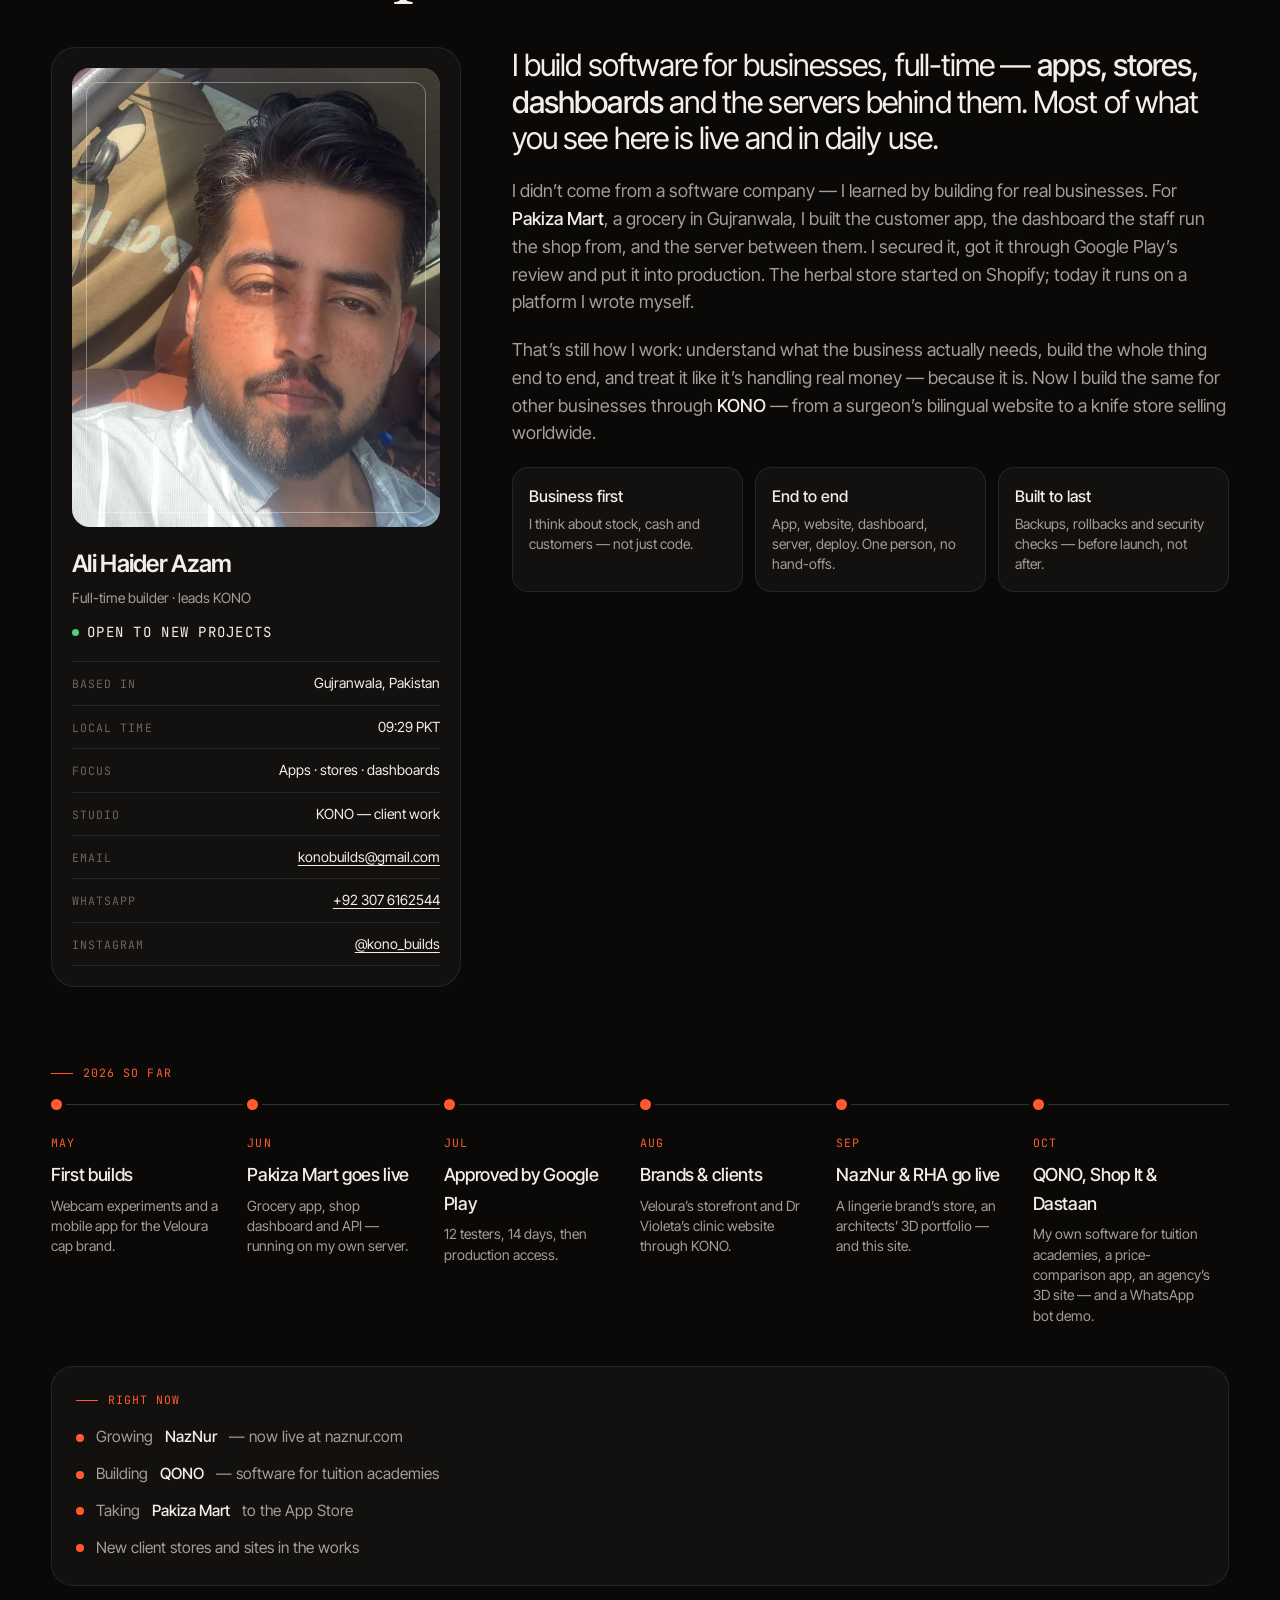
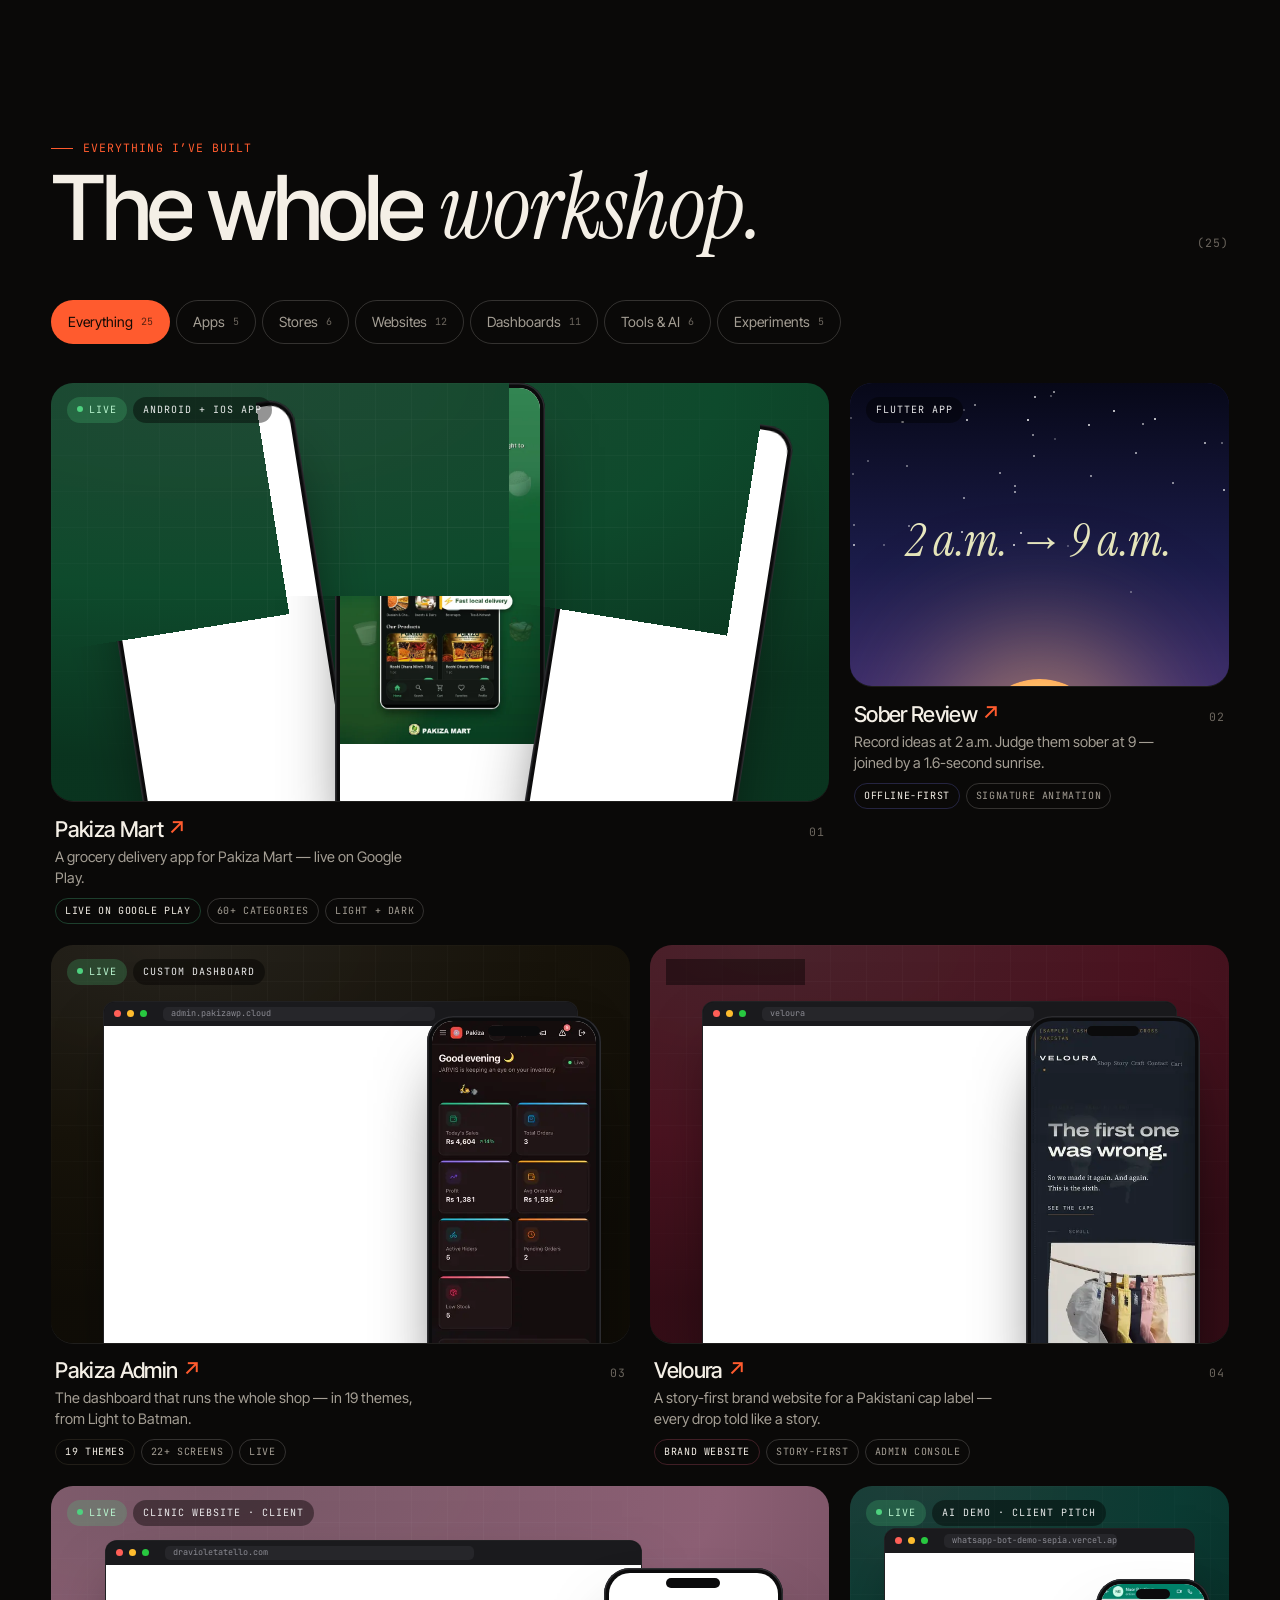
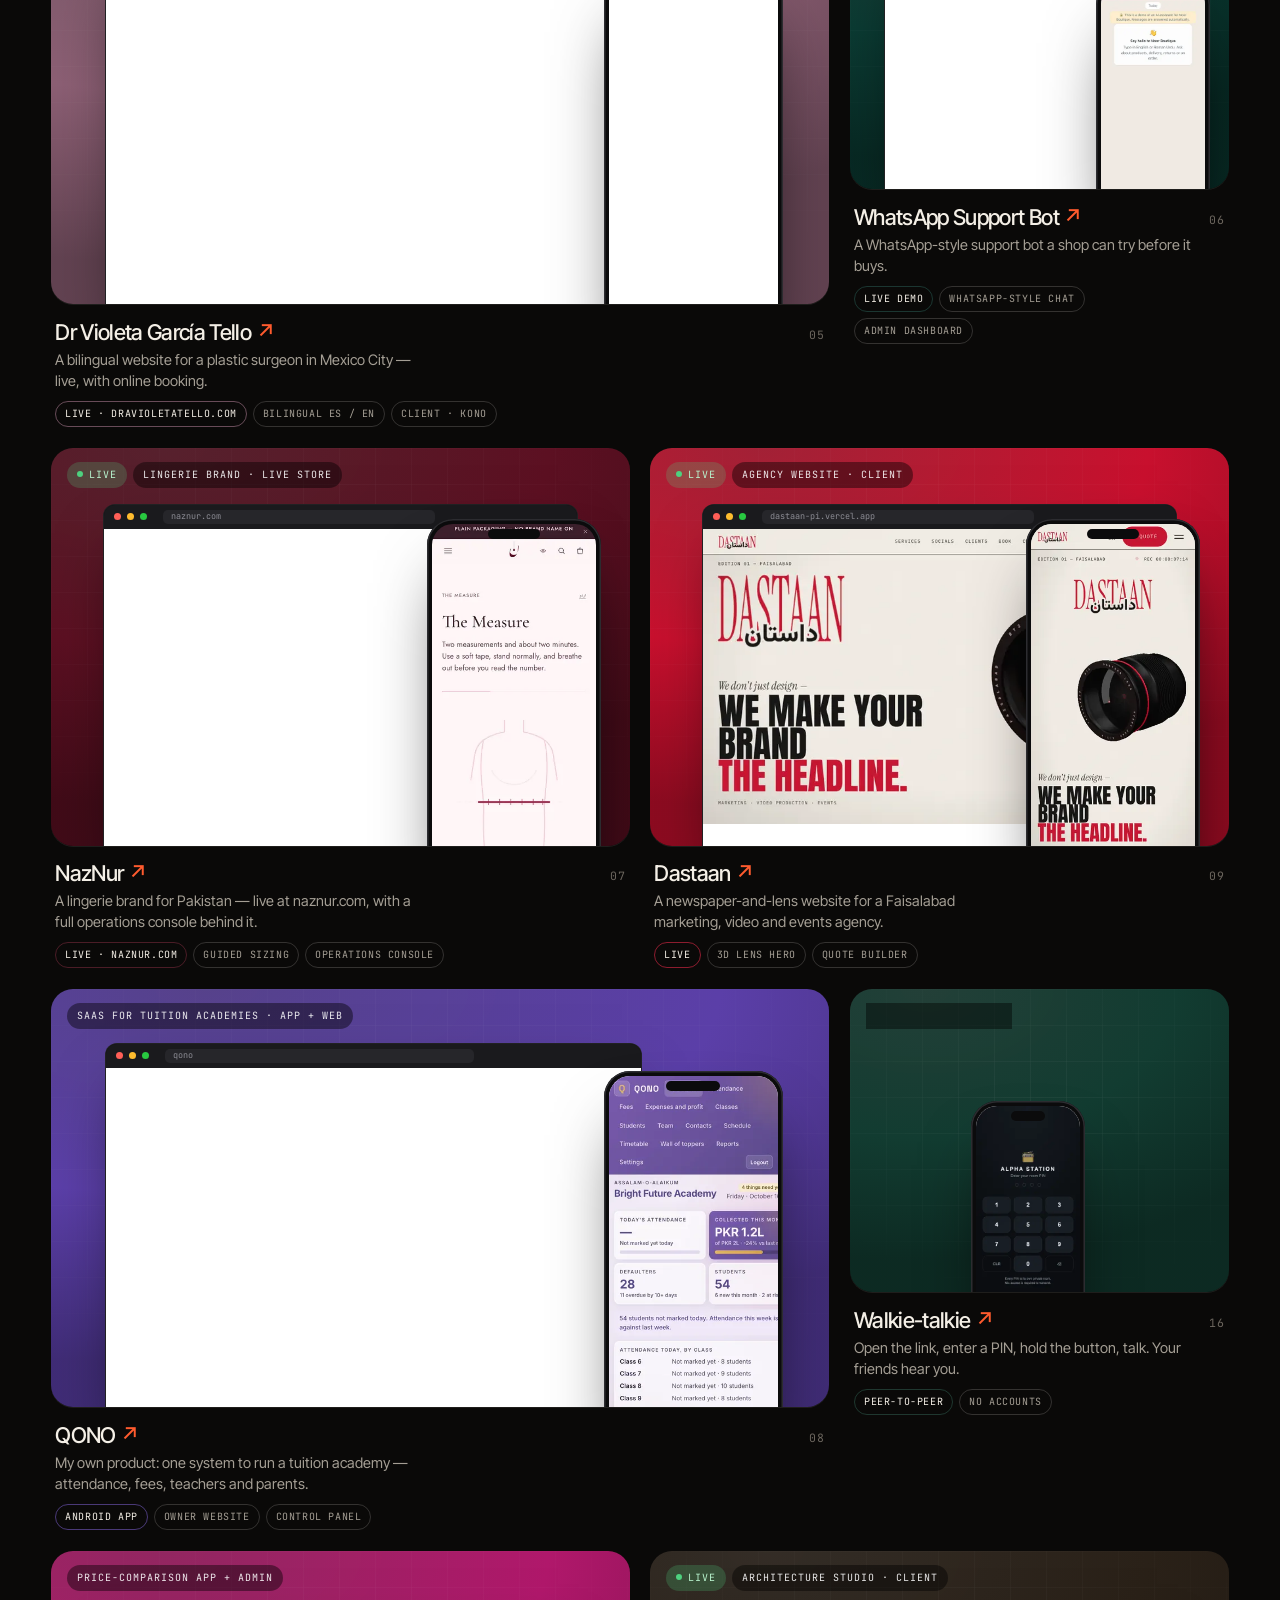
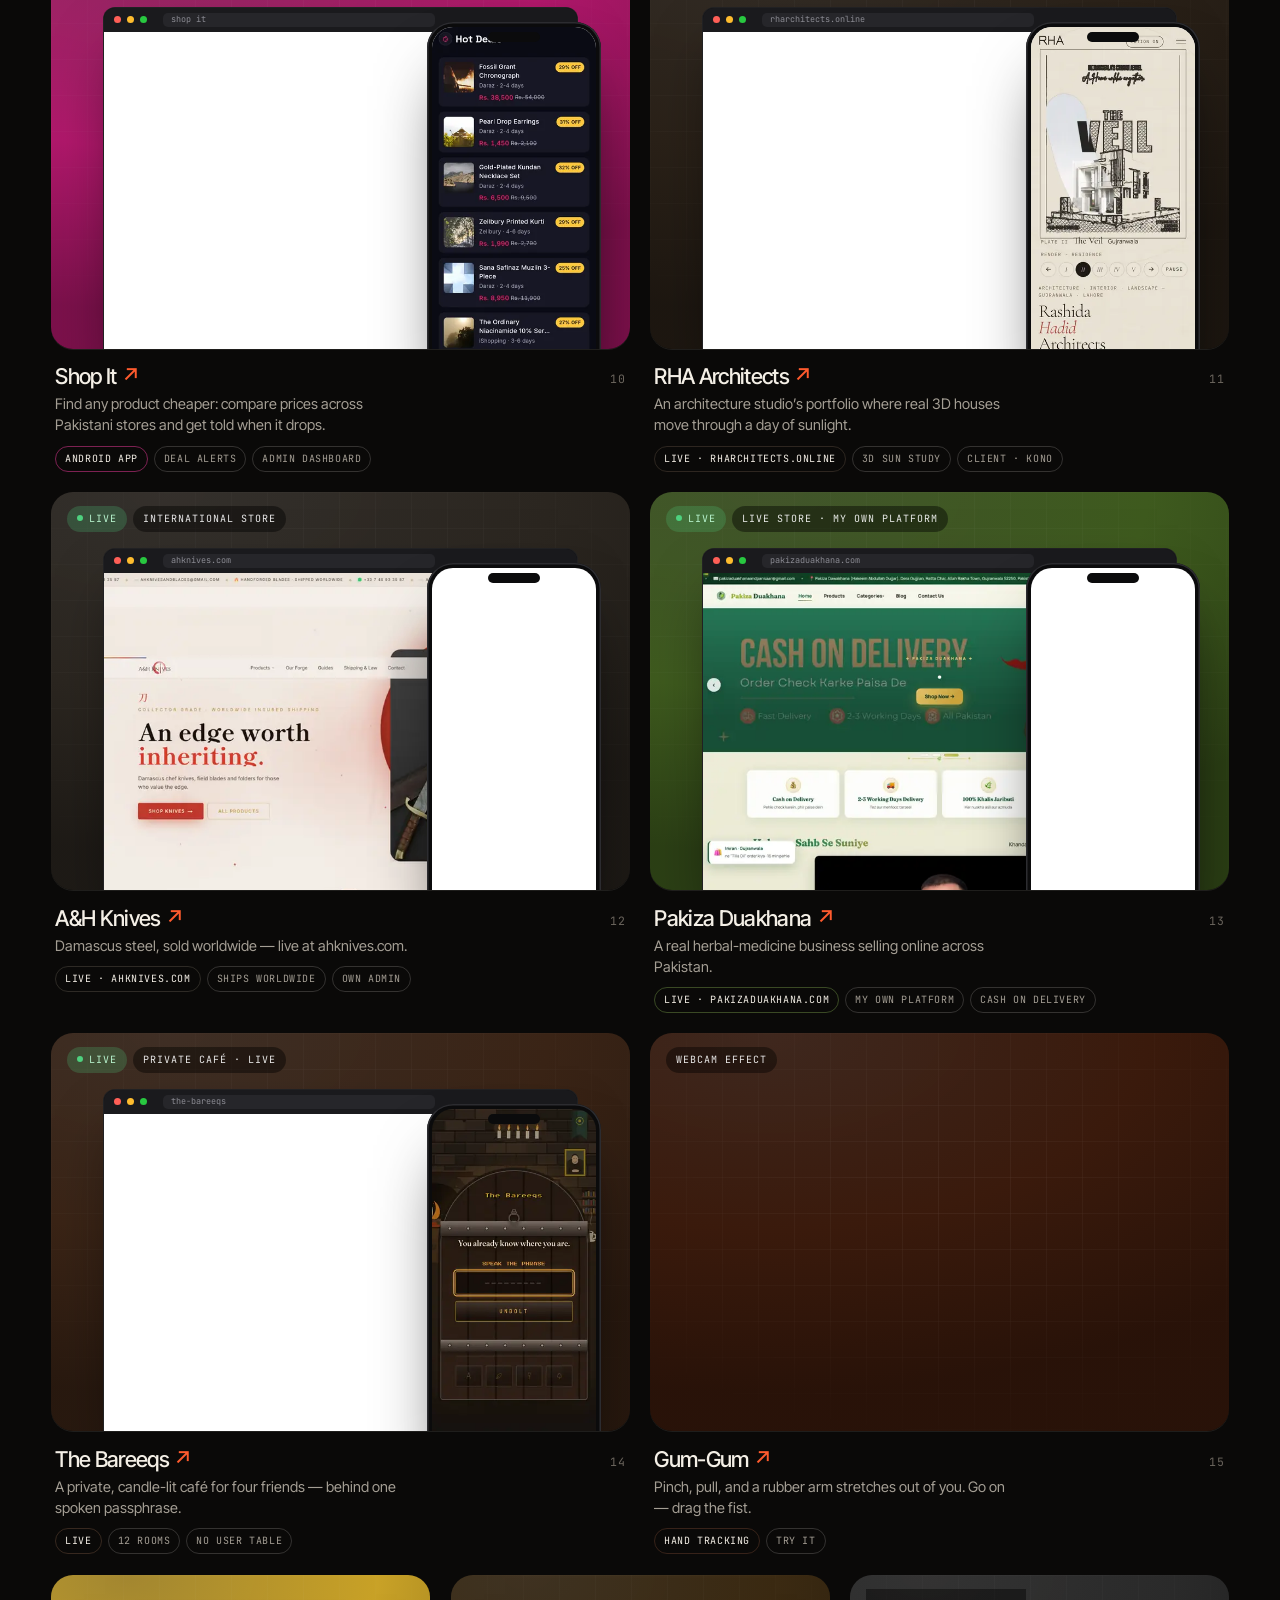
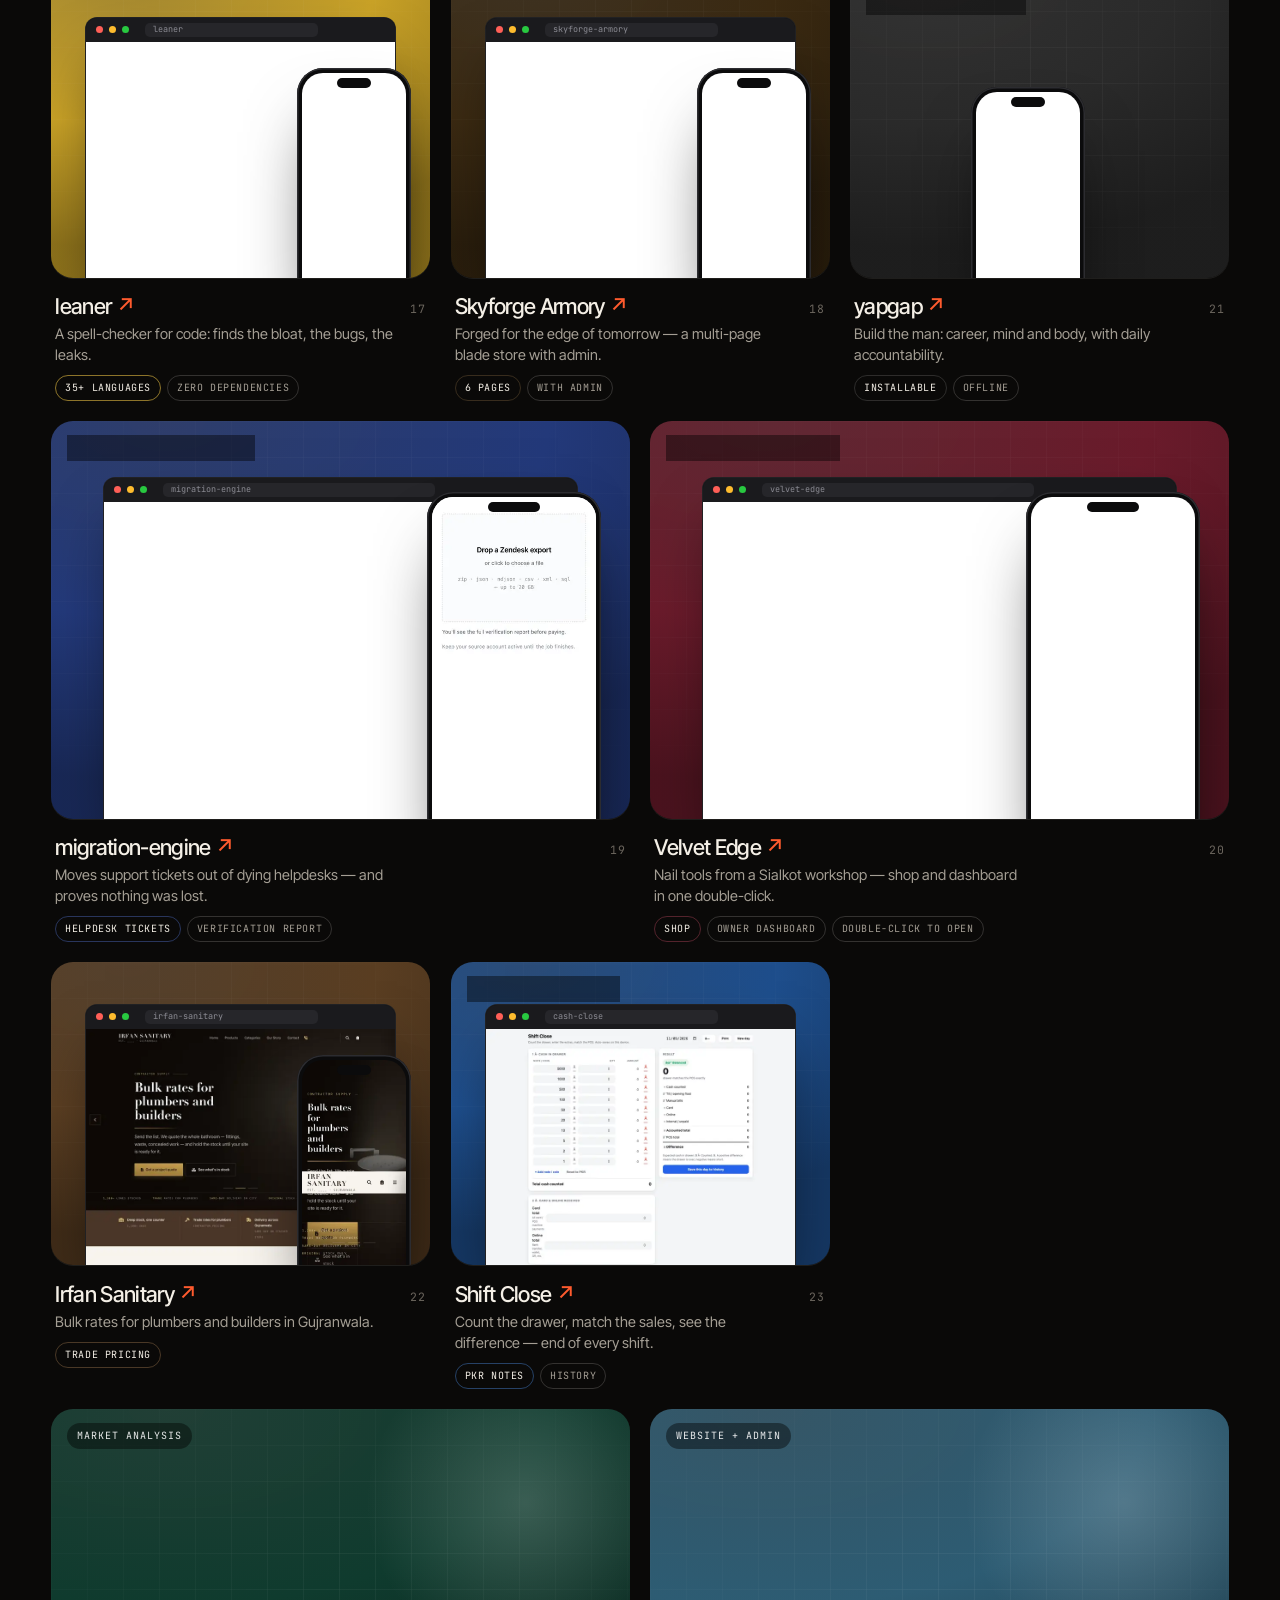
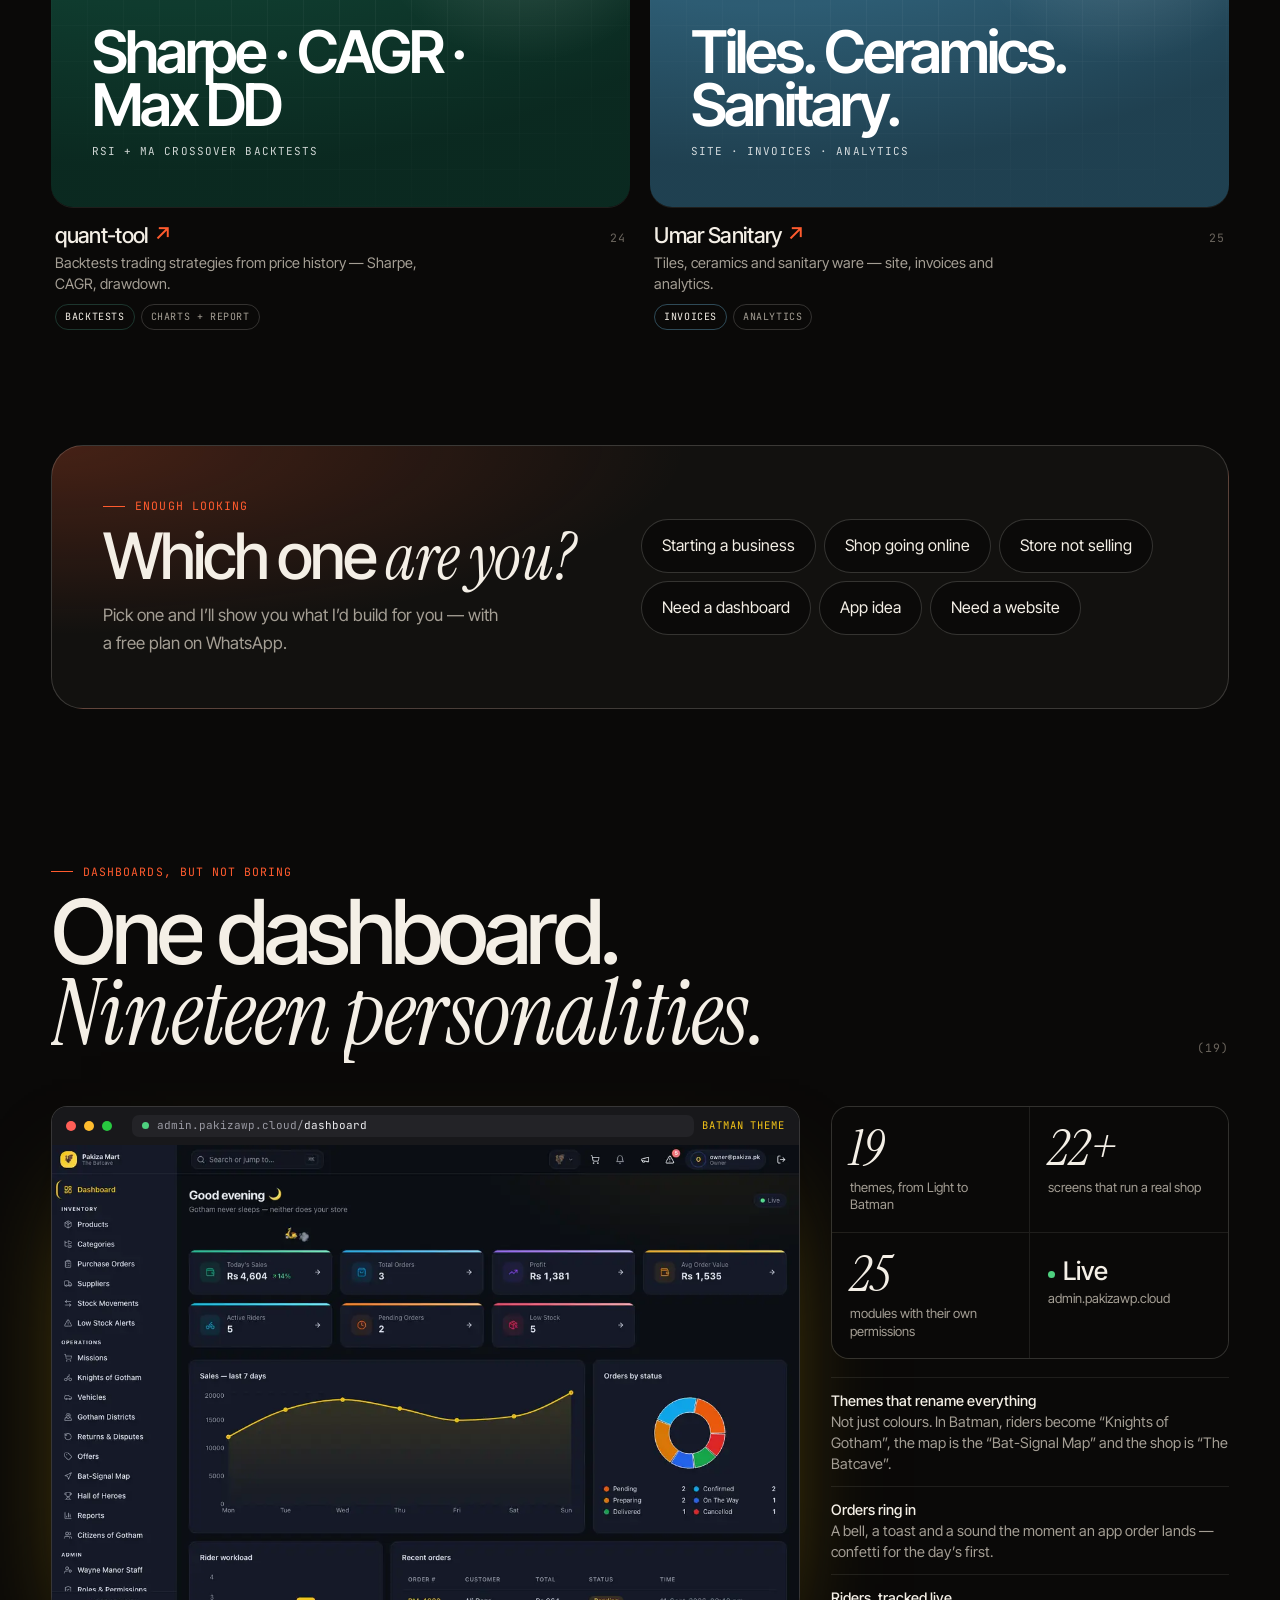
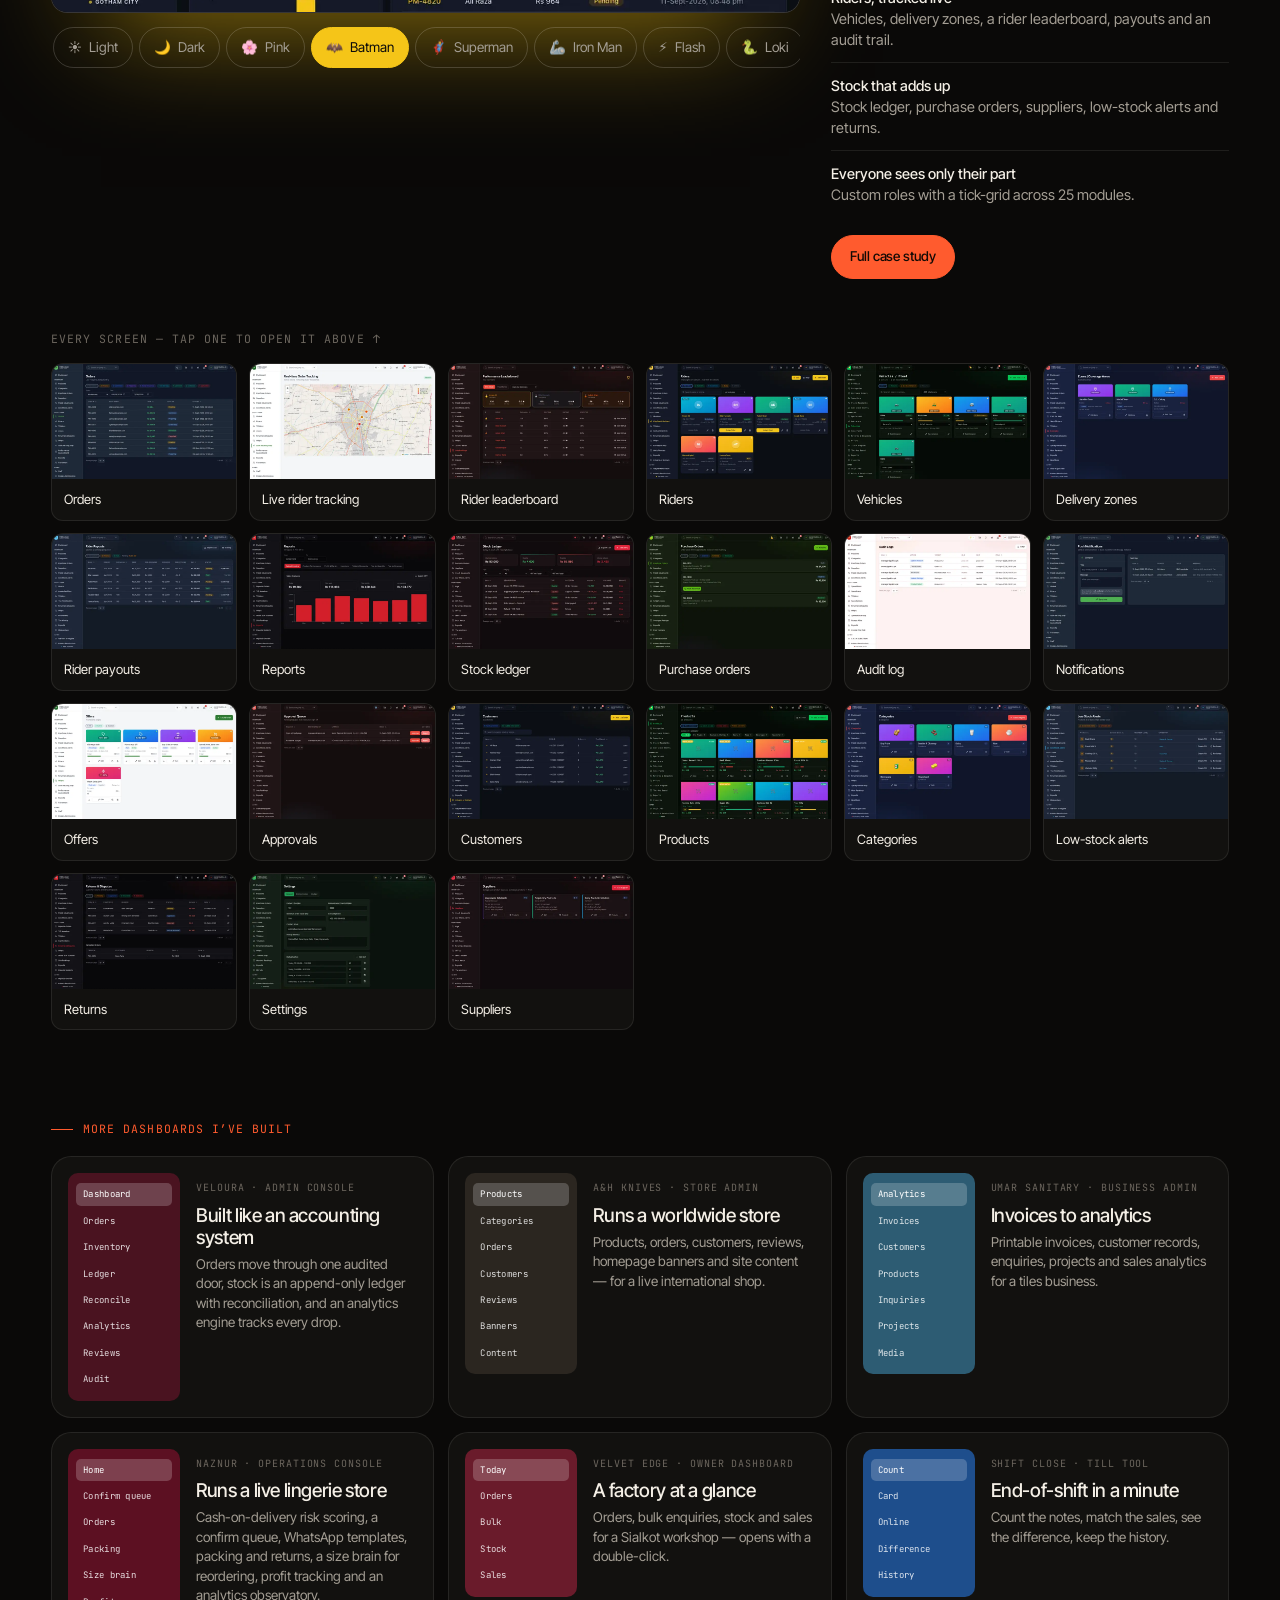
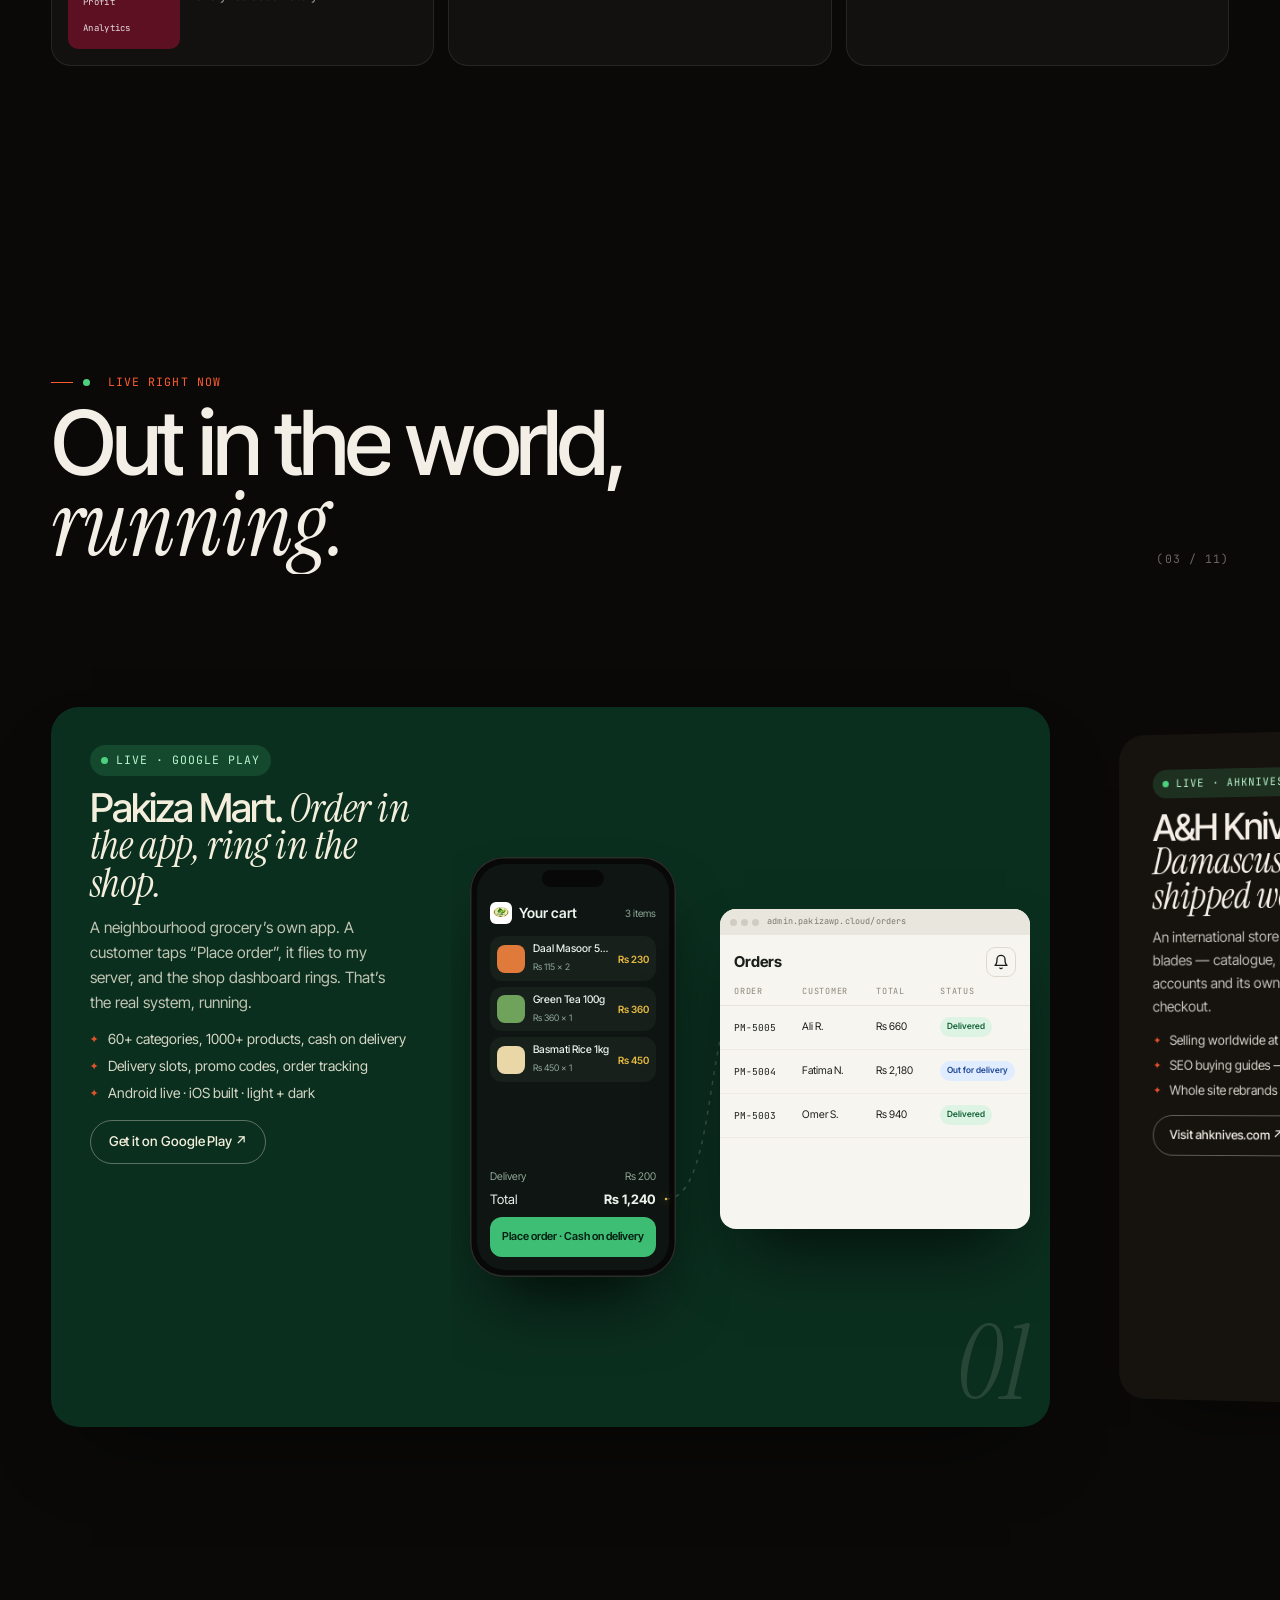
==== commit 10c9db50: "Update portfolio (2026-10-16 01:49) Co-Authored-By: Claude Opus 5 <noreply@anthropic.com>" ====
--- a/index.html
+++ b/index.html
@@ -4,14 +4,14 @@
 <meta charset="utf-8">
 <meta name="viewport" content="width=device-width,initial-scale=1,viewport-fit=cover">
 <title>Ali Haider Azam — App, Store &amp; Dashboard Developer, Pakistan</title>
-<meta name="description" content="Ali Haider Azam (KONO) builds mobile apps, online stores, custom dashboards and websites for businesses in Pakistan and worldwide. 22 projects, many of them live.">
+<meta name="description" content="Ali Haider Azam (KONO) builds mobile apps, online stores, custom dashboards and websites for businesses in Pakistan and worldwide. 25 projects, many of them live.">
 <meta name="robots" content="index, follow, max-image-preview:large">
 <meta name="theme-color" content="#0A0908">
 <meta property="og:type" content="website">
 <meta property="og:title" content="Ali Haider Azam — App, Online Store &amp; Dashboard Developer">
 <meta property="og:site_name" content="Ali Haider Azam · KONO">
 <meta property="og:locale" content="en_US">
-<meta property="og:description" content="Mobile apps, online stores, custom dashboards and websites — 22 projects, many of them live. Tell me what you need and get a free plan on WhatsApp.">
+<meta property="og:description" content="Mobile apps, online stores, custom dashboards and websites — 25 projects, many of them live. Tell me what you need and get a free plan on WhatsApp.">
 <meta property="og:url" content="https://haiderportfolio.online/">
 <meta property="og:image" content="https://haiderportfolio.online/assets/og.jpg">
 <meta property="og:image:width" content="1200">
@@ -20,14 +20,14 @@
 <link rel="canonical" href="https://haiderportfolio.online/">
 <meta name="twitter:card" content="summary_large_image">
 <meta name="twitter:title" content="Ali Haider Azam — App, Online Store &amp; Dashboard Developer">
-<meta name="twitter:description" content="Mobile apps, online stores, custom dashboards and websites — 22 projects, many of them live.">
+<meta name="twitter:description" content="Mobile apps, online stores, custom dashboards and websites — 25 projects, many of them live.">
 <meta name="twitter:image" content="https://haiderportfolio.online/assets/og.jpg">
 <link rel="apple-touch-icon" href="assets/icon-180.png">
 <link rel="sitemap" type="application/xml" href="/sitemap.xml">
 <!-- Structured data: written by seo-build.js from data.js — do not edit by hand -->
 <!-- seo:jsonld:start -->
 <script type="application/ld+json">
-{"@context":"https://schema.org","@graph":[{"@type":"Person","@id":"https://haiderportfolio.online/#haider","name":"Ali Haider Azam","alternateName":"Haider","jobTitle":"Software developer","description":"Builds mobile apps, online stores, custom dashboards and websites for businesses.","url":"https://haiderportfolio.online/","image":"https://haiderportfolio.online/assets/me.webp","email":"mailto:konobuilds@gmail.com","address":{"@type":"PostalAddress","addressLocality":"Gujranwala","addressRegion":"Punjab","addressCountry":"PK"},"sameAs":["https://www.instagram.com/kono_builds/"],"worksFor":{"@id":"https://haiderportfolio.online/#kono"},"knowsAbout":["Flutter","Next.js","Node.js","E-commerce","Admin dashboards","Mobile app development","Web development"]},{"@type":"ProfessionalService","@id":"https://haiderportfolio.online/#kono","name":"KONO","description":"Software studio led by Ali Haider Azam: mobile apps, online stores, custom dashboards, backend APIs and websites.","url":"https://haiderportfolio.online/","image":"https://haiderportfolio.online/assets/og.jpg","email":"konobuilds@gmail.com","telephone":"+923076162544","founder":{"@id":"https://haiderportfolio.online/#haider"},"address":{"@type":"PostalAddress","addressLocality":"Gujranwala","addressRegion":"Punjab","addressCountry":"PK"},"areaServed":[{"@type":"Country","name":"Pakistan"},"Worldwide"],"sameAs":["https://www.instagram.com/kono_builds/"],"hasOfferCatalog":{"@type":"OfferCatalog","name":"Services","itemListElement":[{"@type":"Offer","itemOffered":{"@type":"Service","name":"Mobile app development (Android and iOS)"}},{"@type":"Offer","itemOffered":{"@type":"Service","name":"E-commerce and online store development"}},{"@type":"Offer","itemOffered":{"@type":"Service","name":"Custom admin dashboards"}},{"@type":"Offer","itemOffered":{"@type":"Service","name":"Backend API development"}},{"@type":"Offer","itemOffered":{"@type":"Service","name":"Business websites"}},{"@type":"Offer","itemOffered":{"@type":"Service","name":"Deployment and hosting"}}]}},{"@type":"WebSite","@id":"https://haiderportfolio.online/#site","url":"https://haiderportfolio.online/","name":"Ali Haider Azam — Portfolio","inLanguage":"en","publisher":{"@id":"https://haiderportfolio.online/#haider"}},{"@type":"ItemList","@id":"https://haiderportfolio.online/#work","name":"Projects by Ali Haider Azam","numberOfItems":22,"itemListElement":[{"@type":"ListItem","position":1,"item":{"@type":"CreativeWork","name":"Pakiza Mart","description":"A full grocery delivery app for Pakiza Mart, a neighbourhood grocery in Gujranwala. Customers browse 60+ categories, search, add to cart and order for delivery with cash on delivery. One backend feeds the app and the shop dashboard.","creator":{"@id":"https://haiderportfolio.online/#haider"},"keywords":"Flutter, Dart, Provider, Firebase, Secure storage","url":"https://play.google.com/store/apps/details?id=com.pakizamart.pakiza_mart"}},{"@type":"ListItem","position":2,"item":{"@type":"CreativeWork","name":"Sober Review","description":"An idea vault built around one feeling: night-brain genius versus morning-brain honesty. Recording happens in a glowing night of stars and glass; reviewing happens in harsh clinical morning light.","creator":{"@id":"https://haiderportfolio.online/#haider"},"keywords":"Flutter, Riverpod, sqflite, CustomPainter, Spring physics"}},{"@type":"ListItem","position":3,"item":{"@type":"CreativeWork","name":"Pakiza Admin","description":"Everything behind the grocery app: new orders ring in, riders are assigned and tracked live, stock and suppliers are managed, and every staff member only sees what their role allows. And because a dashboard you stare at all day shouldn’t be boring, it ships with 19 themes.","creator":{"@id":"https://haiderportfolio.online/#haider"},"keywords":"Next.js, TypeScript, TanStack Query, Node + Express, Prisma, Docker, Kamal"}},{"@type":"ListItem","position":4,"item":{"@type":"CreativeWork","name":"Veloura","description":"Veloura is a two-person headwear brand. The website sells the story before the cap: who made it, why, and how — then a shop and product pages that feel like the brand. Behind it sits an admin console built to accounting standards.","creator":{"@id":"https://haiderportfolio.online/#haider"},"keywords":"Next.js 15, TypeScript, Prisma, PostgreSQL, Redis, Tailwind"}},{"@type":"ListItem","position":5,"item":{"@type":"CreativeWork","name":"Dr Violeta García Tello","description":"Client work through KONO: a calm, editorial site for a surgeon in Mexico City — Spanish and English, services, reviews and consultation booking — with a built-in CMS so the clinic can publish on its own.","creator":{"@id":"https://haiderportfolio.online/#haider"},"keywords":"Next.js 16, Payload CMS, PostgreSQL, Docker","url":"https://dravioletatello.com"}},{"@type":"ListItem","position":6,"item":{"@type":"CreativeWork","name":"WhatsApp Support Bot","description":"A working simulator built for a client pitch: chat with a boutique’s assistant in a WhatsApp-style window, watch the conversations land in an admin dashboard, and reconfigure the bot for any business. It is a demo, not connected to real WhatsApp.","creator":{"@id":"https://haiderportfolio.online/#haider"},"keywords":"Next.js 14, Prisma, PostgreSQL, Vercel, Claude API","url":"https://whatsapp-bot-demo-sepia.vercel.app/demo"}},{"@type":"ListItem","position":7,"item":{"@type":"CreativeWork","name":"NazNur","description":"Built from zero for the Pakistan market, where privacy matters: a storefront around sizing, gifting and discreet delivery, and behind it a console that runs the whole business — from confirming cash-on-delivery orders to tracking profit.","creator":{"@id":"https://haiderportfolio.online/#haider"},"keywords":"Next.js, React 19, TypeScript, PostgreSQL, Prisma, Redis, Docker","url":"https://naznur.com"}},{"@type":"ListItem","position":8,"item":{"@type":"CreativeWork","name":"RHA Architects","description":"Client work through KONO for Rashida Hadid Architects, Gujranwala and Lahore. Instead of a photo gallery, the studio’s buildings are drawn in 3D and lit by a real sun path as you scroll — and a free tool tells visitors which way their own plot faces the light.","creator":{"@id":"https://haiderportfolio.online/#haider"},"keywords":"three.js, GSAP, ScrollTrigger, nginx, Docker","url":"https://rharchitects.online"}},{"@type":"ListItem","position":9,"item":{"@type":"CreativeWork","name":"A&H Knives","description":"A premium, security-hardened storefront for knives, blades and swords, selling internationally. Headless Shopify handles card checkout; everything else — catalogue, guides, accounts and a full admin — is my own.","creator":{"@id":"https://haiderportfolio.online/#haider"},"keywords":"Next.js 16, TypeScript, Tailwind v4, Framer Motion, Prisma","url":"https://ahknives.com"}},{"@type":"ListItem","position":10,"item":{"@type":"CreativeWork","name":"Pakiza Duakhana","description":"A herbal store — honey, oils and traditional remedies from Hakeem Abdullah Gujjar — selling across Pakistan with cash on delivery. It started on Shopify; today it runs on my own commerce platform: storefront, categories, guest checkout, blog and an analytics admin.","creator":{"@id":"https://haiderportfolio.online/#haider"},"keywords":"Node, Express, PostgreSQL, Redis, Knex, EJS, Chart.js","url":"https://pakizaduakhana.com"}},{"@type":"ListItem","position":11,"item":{"@type":"CreativeWork","name":"The Bareeqs","description":"A cosy online hangout for four people: votes, a shared ledger, ludo, a library, achievements, a hall of fame. You get in by speaking the phrase — no signup, no email, no user table.","creator":{"@id":"https://haiderportfolio.online/#haider"},"keywords":"Next.js, SQLite, Security"}},{"@type":"ListItem","position":12,"item":{"@type":"CreativeWork","name":"Gum-Gum","description":"Pinch your thumb and fingertip, drag your hand away, and a rubbery limb stretches from a frozen anchor to your live pinch point. Release and it snaps back with elastic overshoot — Luffy’s Gomu Gomu, in real time.","creator":{"@id":"https://haiderportfolio.online/#haider"},"keywords":"Python, OpenCV, MediaPipe"}},{"@type":"ListItem","position":13,"item":{"@type":"CreativeWork","name":"Walkie-talkie","description":"Browser-based push-to-talk for up to five people. Voice goes peer-to-peer over WebRTC and never touches the server — no accounts, no database, no per-minute bills.","creator":{"@id":"https://haiderportfolio.online/#haider"},"keywords":"WebRTC, Node, Docker"}},{"@type":"ListItem","position":14,"item":{"@type":"CreativeWork","name":"leaner","description":"One Python file with no dependencies. Point it at a project and it flags bloated, buggy and leaky code, then tidies it — built so people who code with AI can keep their projects clean.","creator":{"@id":"https://haiderportfolio.online/#haider"},"keywords":"Python, Static analysis"}},{"@type":"ListItem","position":15,"item":{"@type":"CreativeWork","name":"Skyforge Armory","description":"A dark, cinematic multi-page storefront — home, shop, product, about, contact — plus an admin page, built with plain HTML, CSS and JavaScript.","creator":{"@id":"https://haiderportfolio.online/#haider"},"keywords":"HTML, CSS, JavaScript"}},{"@type":"ListItem","position":16,"item":{"@type":"CreativeWork","name":"migration-engine","description":"An engine for moving data out of SaaS tools that are shutting down. The first pack moves helpdesk tickets from a real, deliberately messy Zendesk export. The product isn’t the transfer — it’s the verification report.","creator":{"@id":"https://haiderportfolio.online/#haider"},"keywords":"Node 22, TypeScript, PostgreSQL, Redis"}},{"@type":"ListItem","position":17,"item":{"@type":"CreativeWork","name":"Velvet Edge","description":"A clickable shop and owner control panel for a manufacturer, deliberately packaged so the client opens a single file with a double-click — no internet, no install, no server.","creator":{"@id":"https://haiderportfolio.online/#haider"},"keywords":"HTML, CSS, JavaScript, Node"}},{"@type":"ListItem","position":18,"item":{"@type":"CreativeWork","name":"yapgap","description":"An installable app with four pillars — Forge (motivation with an intensity dial), Taste, Read and Body. Runs with zero dependencies on Node’s built-in server and SQLite, and works offline.","creator":{"@id":"https://haiderportfolio.online/#haider"},"keywords":"Node, SQLite, PWA, Capacitor"}},{"@type":"ListItem","position":19,"item":{"@type":"CreativeWork","name":"Irfan Sanitary","description":"A prototype for a sanitary-ware business: product range, bulk quotes for contractors, and a clear path to “send the list, get a quote”.","creator":{"@id":"https://haiderportfolio.online/#haider"},"keywords":"HTML, CSS, JavaScript"}},{"@type":"ListItem","position":20,"item":{"@type":"CreativeWork","name":"Shift Close","description":"A single-page tool for shops: enter note and coin counts, card and online totals, and it reconciles the shift and keeps the history.","creator":{"@id":"https://haiderportfolio.online/#haider"},"keywords":"HTML, JavaScript"}},{"@type":"ListItem","position":21,"item":{"@type":"CreativeWork","name":"quant-tool","description":"Point it at a CSV of historical prices and it computes returns, volatility, correlation, an RSI mean-reversion backtest and a moving-average crossover backtest — then writes charts and a report. Analysis of the past, not advice.","creator":{"@id":"https://haiderportfolio.online/#haider"},"keywords":"Python, Pandas, Matplotlib"}},{"@type":"ListItem","position":22,"item":{"@type":"CreativeWork","name":"Umar Sanitary","description":"A product site for a sanitary-ware business — tiles by size, ceramics, sanitary, projects — with an admin for products, customers, invoices, enquiries and sales analytics.","creator":{"@id":"https://haiderportfolio.online/#haider"},"keywords":"Next.js, TypeScript, Prisma, Cloudinary"}}]}]}
+{"@context":"https://schema.org","@graph":[{"@type":"Person","@id":"https://haiderportfolio.online/#haider","name":"Ali Haider Azam","alternateName":"Haider","jobTitle":"Software developer","description":"Builds mobile apps, online stores, custom dashboards and websites for businesses.","url":"https://haiderportfolio.online/","image":"https://haiderportfolio.online/assets/me.webp","email":"mailto:konobuilds@gmail.com","address":{"@type":"PostalAddress","addressLocality":"Gujranwala","addressRegion":"Punjab","addressCountry":"PK"},"sameAs":["https://www.instagram.com/kono_builds/"],"worksFor":{"@id":"https://haiderportfolio.online/#kono"},"knowsAbout":["Flutter","Next.js","Node.js","E-commerce","Admin dashboards","Mobile app development","Web development"]},{"@type":"ProfessionalService","@id":"https://haiderportfolio.online/#kono","name":"KONO","description":"Software studio led by Ali Haider Azam: mobile apps, online stores, custom dashboards, backend APIs and websites.","url":"https://haiderportfolio.online/","image":"https://haiderportfolio.online/assets/og.jpg","email":"konobuilds@gmail.com","telephone":"+923076162544","founder":{"@id":"https://haiderportfolio.online/#haider"},"address":{"@type":"PostalAddress","addressLocality":"Gujranwala","addressRegion":"Punjab","addressCountry":"PK"},"areaServed":[{"@type":"Country","name":"Pakistan"},"Worldwide"],"sameAs":["https://www.instagram.com/kono_builds/"],"hasOfferCatalog":{"@type":"OfferCatalog","name":"Services","itemListElement":[{"@type":"Offer","itemOffered":{"@type":"Service","name":"Mobile app development (Android and iOS)"}},{"@type":"Offer","itemOffered":{"@type":"Service","name":"E-commerce and online store development"}},{"@type":"Offer","itemOffered":{"@type":"Service","name":"Custom admin dashboards"}},{"@type":"Offer","itemOffered":{"@type":"Service","name":"Backend API development"}},{"@type":"Offer","itemOffered":{"@type":"Service","name":"Business websites"}},{"@type":"Offer","itemOffered":{"@type":"Service","name":"Deployment and hosting"}}]}},{"@type":"WebSite","@id":"https://haiderportfolio.online/#site","url":"https://haiderportfolio.online/","name":"Ali Haider Azam — Portfolio","inLanguage":"en","publisher":{"@id":"https://haiderportfolio.online/#haider"}},{"@type":"ItemList","@id":"https://haiderportfolio.online/#work","name":"Projects by Ali Haider Azam","numberOfItems":25,"itemListElement":[{"@type":"ListItem","position":1,"item":{"@type":"CreativeWork","name":"Pakiza Mart","description":"A full grocery delivery app for Pakiza Mart, a neighbourhood grocery in Gujranwala. Customers browse 60+ categories, search, add to cart and order for delivery with cash on delivery. One backend feeds the app and the shop dashboard.","creator":{"@id":"https://haiderportfolio.online/#haider"},"keywords":"Flutter, Dart, Provider, Firebase, Secure storage","url":"https://play.google.com/store/apps/details?id=com.pakizamart.pakiza_mart"}},{"@type":"ListItem","position":2,"item":{"@type":"CreativeWork","name":"Sober Review","description":"An idea vault built around one feeling: night-brain genius versus morning-brain honesty. Recording happens in a glowing night of stars and glass; reviewing happens in harsh clinical morning light.","creator":{"@id":"https://haiderportfolio.online/#haider"},"keywords":"Flutter, Riverpod, sqflite, CustomPainter, Spring physics"}},{"@type":"ListItem","position":3,"item":{"@type":"CreativeWork","name":"Pakiza Admin","description":"Everything behind the grocery app: new orders ring in, riders are assigned and tracked live, stock and suppliers are managed, and every staff member only sees what their role allows. And because a dashboard you stare at all day shouldn’t be boring, it ships with 19 themes.","creator":{"@id":"https://haiderportfolio.online/#haider"},"keywords":"Next.js, TypeScript, TanStack Query, Node + Express, Prisma, Docker, Kamal"}},{"@type":"ListItem","position":4,"item":{"@type":"CreativeWork","name":"Veloura","description":"Veloura is a two-person headwear brand. The website sells the story before the cap: who made it, why, and how — then a shop and product pages that feel like the brand. Behind it sits an admin console built to accounting standards.","creator":{"@id":"https://haiderportfolio.online/#haider"},"keywords":"Next.js 15, TypeScript, Prisma, PostgreSQL, Redis, Tailwind"}},{"@type":"ListItem","position":5,"item":{"@type":"CreativeWork","name":"Dr Violeta García Tello","description":"Client work through KONO: a calm, editorial site for a surgeon in Mexico City — Spanish and English, services, reviews and consultation booking — with a built-in CMS so the clinic can publish on its own.","creator":{"@id":"https://haiderportfolio.online/#haider"},"keywords":"Next.js 16, Payload CMS, PostgreSQL, Docker","url":"https://dravioletatello.com"}},{"@type":"ListItem","position":6,"item":{"@type":"CreativeWork","name":"WhatsApp Support Bot","description":"A working simulator built for a client pitch: chat with a boutique’s assistant in a WhatsApp-style window, watch the conversations land in an admin dashboard, and reconfigure the bot for any business. It is a demo, not connected to real WhatsApp.","creator":{"@id":"https://haiderportfolio.online/#haider"},"keywords":"Next.js 14, Prisma, PostgreSQL, Vercel, Claude API","url":"https://whatsapp-bot-demo-sepia.vercel.app/demo"}},{"@type":"ListItem","position":7,"item":{"@type":"CreativeWork","name":"NazNur","description":"Built from zero for the Pakistan market, where privacy matters: a storefront around sizing, gifting and discreet delivery, and behind it a console that runs the whole business — from confirming cash-on-delivery orders to tracking profit.","creator":{"@id":"https://haiderportfolio.online/#haider"},"keywords":"Next.js, React 19, TypeScript, PostgreSQL, Prisma, Redis, Docker","url":"https://naznur.com"}},{"@type":"ListItem","position":8,"item":{"@type":"CreativeWork","name":"QONO","description":"Small academy owners in Pakistan run everything from registers and WhatsApp. QONO puts it in one place: a phone app for the owner and teachers, a website for the desk, and a separate control panel where I run every academy on the platform. Built so the owner does as little as possible each day.","creator":{"@id":"https://haiderportfolio.online/#haider"},"keywords":"Flutter, Riverpod, Node + Express, TypeScript, Prisma, PostgreSQL, React"}},{"@type":"ListItem","position":9,"item":{"@type":"CreativeWork","name":"Dastaan","description":"Client work through KONO for Dastaan, an agency that shoots, edits and markets. The site opens on a 3D camera lens that turns as you scroll, then reads like a newspaper front page — and a six-question brief builder typesets the client’s own front page as they answer.","creator":{"@id":"https://haiderportfolio.online/#haider"},"keywords":"Next.js 16, React Three Fiber, TypeScript, Vercel","url":"https://dastaan-pi.vercel.app"}},{"@type":"ListItem","position":10,"item":{"@type":"CreativeWork","name":"Shop It","description":"Scan or search a product and see every store’s price side by side, with delivery time and rating, plus a “lowest in 90 days” check. Save items and set price alerts. Behind it, an admin dashboard tracks deals, store scrapers, partners and affiliate revenue.","creator":{"@id":"https://haiderportfolio.online/#haider"},"keywords":"Flutter, Riverpod, Hive, Next.js 14, shadcn/ui"}},{"@type":"ListItem","position":11,"item":{"@type":"CreativeWork","name":"RHA Architects","description":"Client work through KONO for Rashida Hadid Architects, Gujranwala and Lahore. Instead of a photo gallery, the studio’s buildings are drawn in 3D and lit by a real sun path as you scroll — and a free tool tells visitors which way their own plot faces the light.","creator":{"@id":"https://haiderportfolio.online/#haider"},"keywords":"three.js, GSAP, ScrollTrigger, nginx, Docker","url":"https://rharchitects.online"}},{"@type":"ListItem","position":12,"item":{"@type":"CreativeWork","name":"A&H Knives","description":"A premium, security-hardened storefront for knives, blades and swords, selling internationally. Headless Shopify handles card checkout; everything else — catalogue, guides, accounts and a full admin — is my own.","creator":{"@id":"https://haiderportfolio.online/#haider"},"keywords":"Next.js 16, TypeScript, Tailwind v4, Framer Motion, Prisma","url":"https://ahknives.com"}},{"@type":"ListItem","position":13,"item":{"@type":"CreativeWork","name":"Pakiza Duakhana","description":"A herbal store — honey, oils and traditional remedies from Hakeem Abdullah Gujjar — selling across Pakistan with cash on delivery. It started on Shopify; today it runs on my own commerce platform: storefront, categories, guest checkout, blog and an analytics admin.","creator":{"@id":"https://haiderportfolio.online/#haider"},"keywords":"Node, Express, PostgreSQL, Redis, Knex, EJS, Chart.js","url":"https://pakizaduakhana.com"}},{"@type":"ListItem","position":14,"item":{"@type":"CreativeWork","name":"The Bareeqs","description":"A cosy online hangout for four people: votes, a shared ledger, ludo, a library, achievements, a hall of fame. You get in by speaking the phrase — no signup, no email, no user table.","creator":{"@id":"https://haiderportfolio.online/#haider"},"keywords":"Next.js, SQLite, Security"}},{"@type":"ListItem","position":15,"item":{"@type":"CreativeWork","name":"Gum-Gum","description":"Pinch your thumb and fingertip, drag your hand away, and a rubbery limb stretches from a frozen anchor to your live pinch point. Release and it snaps back with elastic overshoot — Luffy’s Gomu Gomu, in real time.","creator":{"@id":"https://haiderportfolio.online/#haider"},"keywords":"Python, OpenCV, MediaPipe"}},{"@type":"ListItem","position":16,"item":{"@type":"CreativeWork","name":"Walkie-talkie","description":"Browser-based push-to-talk for up to five people. Voice goes peer-to-peer over WebRTC and never touches the server — no accounts, no database, no per-minute bills.","creator":{"@id":"https://haiderportfolio.online/#haider"},"keywords":"WebRTC, Node, Docker"}},{"@type":"ListItem","position":17,"item":{"@type":"CreativeWork","name":"leaner","description":"One Python file with no dependencies. Point it at a project and it flags bloated, buggy and leaky code, then tidies it — built so people who code with AI can keep their projects clean.","creator":{"@id":"https://haiderportfolio.online/#haider"},"keywords":"Python, Static analysis"}},{"@type":"ListItem","position":18,"item":{"@type":"CreativeWork","name":"Skyforge Armory","description":"A dark, cinematic multi-page storefront — home, shop, product, about, contact — plus an admin page, built with plain HTML, CSS and JavaScript.","creator":{"@id":"https://haiderportfolio.online/#haider"},"keywords":"HTML, CSS, JavaScript"}},{"@type":"ListItem","position":19,"item":{"@type":"CreativeWork","name":"migration-engine","description":"An engine for moving data out of SaaS tools that are shutting down. The first pack moves helpdesk tickets from a real, deliberately messy Zendesk export. The product isn’t the transfer — it’s the verification report.","creator":{"@id":"https://haiderportfolio.online/#haider"},"keywords":"Node 22, TypeScript, PostgreSQL, Redis"}},{"@type":"ListItem","position":20,"item":{"@type":"CreativeWork","name":"Velvet Edge","description":"A clickable shop and owner control panel for a manufacturer, deliberately packaged so the client opens a single file with a double-click — no internet, no install, no server.","creator":{"@id":"https://haiderportfolio.online/#haider"},"keywords":"HTML, CSS, JavaScript, Node"}},{"@type":"ListItem","position":21,"item":{"@type":"CreativeWork","name":"yapgap","description":"An installable app with four pillars — Forge (motivation with an intensity dial), Taste, Read and Body. Runs with zero dependencies on Node’s built-in server and SQLite, and works offline.","creator":{"@id":"https://haiderportfolio.online/#haider"},"keywords":"Node, SQLite, PWA, Capacitor"}},{"@type":"ListItem","position":22,"item":{"@type":"CreativeWork","name":"Irfan Sanitary","description":"A prototype for a sanitary-ware business: product range, bulk quotes for contractors, and a clear path to “send the list, get a quote”.","creator":{"@id":"https://haiderportfolio.online/#haider"},"keywords":"HTML, CSS, JavaScript"}},{"@type":"ListItem","position":23,"item":{"@type":"CreativeWork","name":"Shift Close","description":"A single-page tool for shops: enter note and coin counts, card and online totals, and it reconciles the shift and keeps the history.","creator":{"@id":"https://haiderportfolio.online/#haider"},"keywords":"HTML, JavaScript"}},{"@type":"ListItem","position":24,"item":{"@type":"CreativeWork","name":"quant-tool","description":"Point it at a CSV of historical prices and it computes returns, volatility, correlation, an RSI mean-reversion backtest and a moving-average crossover backtest — then writes charts and a report. Analysis of the past, not advice.","creator":{"@id":"https://haiderportfolio.online/#haider"},"keywords":"Python, Pandas, Matplotlib"}},{"@type":"ListItem","position":25,"item":{"@type":"CreativeWork","name":"Umar Sanitary","description":"A product site for a sanitary-ware business — tiles by size, ceramics, sanitary, projects — with an admin for products, customers, invoices, enquiries and sales analytics.","creator":{"@id":"https://haiderportfolio.online/#haider"},"keywords":"Next.js, TypeScript, Prisma, Cloudinary"}}]}]}
 </script>
 <!-- seo:jsonld:end -->
 <link rel="icon" href="data:image/svg+xml,%3Csvg xmlns='http://www.w3.org/2000/svg' viewBox='0 0 64 64'%3E%3Crect width='64' height='64' rx='16' fill='%23FF5B2E'/%3E%3Ctext x='32' y='46' font-family='Georgia,serif' font-style='italic' font-size='44' text-anchor='middle' fill='%23140A05'%3Ea%3C/text%3E%3C/svg%3E">
@@ -107,7 +107,7 @@
       <span class="line" aria-hidden="true"><span class="w kin" style="--d:5">businesses</span> <span class="w" style="--d:6"><em class="serif accent">run on.</em></span></span>
     </h1>
     <div class="hero__row">
-      <p class="hero__sub" data-hero style="--d:6">Apps, storefronts, custom dashboards and the servers behind them. <b>22 builds</b> — an app live on Google Play, stores live on the web, a dashboard with 19 themes. Everything behind me is real.</p>
+      <p class="hero__sub" data-hero style="--d:6">Apps, storefronts, custom dashboards and the servers behind them. <b>25 builds</b> — an app live on Google Play, stores live on the web, a dashboard with 19 themes. Everything behind me is real.</p>
       <div class="hero__cta" data-hero style="--d:7">
         <button class="btn btn--accent" type="button" data-quiz data-magnetic>Get a free plan ↗</button>
         <a class="btn" href="#work" data-magnetic>See the work
@@ -137,8 +137,8 @@
 
 <!-- ============ STATS ============ -->
 <section class="wrap stats" aria-label="In numbers">
-  <div class="stat" data-reveal style="--rd:0"><b><span data-count="22">0</span></b><span>Projects shown here, built end to end</span></div>
-  <div class="stat" data-reveal style="--rd:1"><b><span data-count="9">0</span></b><span>Live right now — apps, stores and client sites</span></div>
+  <div class="stat" data-reveal style="--rd:0"><b><span data-count="25">0</span></b><span>Projects shown here, built end to end</span></div>
+  <div class="stat" data-reveal style="--rd:1"><b><span data-count="10">0</span></b><span>Live right now — apps, stores and client sites</span></div>
   <div class="stat" data-reveal style="--rd:2"><b><span data-count="19">0</span></b><span>Themes in one custom dashboard</span></div>
   <div class="stat" data-reveal style="--rd:3"><b><span data-count="4">0</span></b><span>Platforms shipped — Android, iOS, web, desktop</span></div>
 </section>
@@ -193,7 +193,7 @@
         <li><span class="mono">Jul</span><b>Approved by Google Play</b><p>12 testers, 14 days, then production access.</p></li>
         <li><span class="mono">Aug</span><b>Brands &amp; clients</b><p>Veloura’s storefront and Dr Violeta’s clinic website through KONO.</p></li>
         <li><span class="mono">Sep</span><b>NazNur &amp; RHA go live</b><p>A lingerie brand’s store, an architects’ 3D portfolio — and this site.</p></li>
-        <li><span class="mono">Oct</span><b>A bot on WhatsApp</b><p>A support-bot demo a shop can try before it buys.</p></li>
+        <li><span class="mono">Oct</span><b>QONO, Shop It &amp; Dastaan</b><p>My own software for tuition academies, a price-comparison app, an agency’s 3D site — and a WhatsApp bot demo.</p></li>
       </ol>
     </div>
 
@@ -201,6 +201,7 @@
       <p class="mono eyebrow">Right now</p>
       <ul>
         <li><span class="pulse"></span>Growing <b>NazNur</b> — now live at naznur.com</li>
+        <li><span class="pulse"></span>Building <b>QONO</b> — software for tuition academies</li>
         <li><span class="pulse"></span>Taking <b>Pakiza Mart</b> to the App Store</li>
         <li><span class="pulse"></span>New client stores and sites in the works</li>
       </ul>
@@ -689,7 +690,7 @@
       <p class="mono eyebrow">Index of work</p>
       <h2 id="index-h" data-split>Every project, <em class="serif">one list.</em></h2>
     </div>
-    <span class="sec-head__n mono">(22)</span>
+    <span class="sec-head__n mono">(25)</span>
   </header>
   <ul class="windex">
     <!-- seo:index:start -->
@@ -731,6 +732,22 @@
         <span class="mono">Lingerie brand · live store · live</span>
         <p>A lingerie brand for Pakistan — live at naznur.com, with a full operations console behind it.</p>
         <a href="https://naznur.com" target="_blank" rel="noopener">naznur.com ↗</a>
+      </li>
+      <li>
+        <button type="button" data-open="qono">QONO</button>
+        <span class="mono">SaaS for tuition academies · app + web</span>
+        <p>My own product: one system to run a tuition academy — attendance, fees, teachers and parents.</p>
+      </li>
+      <li>
+        <button type="button" data-open="dastaan">Dastaan</button>
+        <span class="mono">Agency website · client · live</span>
+        <p>A newspaper-and-lens website for a Faisalabad marketing, video and events agency.</p>
+        <a href="https://dastaan-pi.vercel.app" target="_blank" rel="noopener">dastaan-pi.vercel.app ↗</a>
+      </li>
+      <li>
+        <button type="button" data-open="shopit">Shop It</button>
+        <span class="mono">Price-comparison app + admin</span>
+        <p>Find any product cheaper: compare prices across Pakistani stores and get told when it drops.</p>
       </li>
       <li>
         <button type="button" data-open="rha">RHA Architects</button>
@@ -911,7 +928,7 @@
 <script src="pixel.js?v=4" defer></script>
 <script src="analytics.js?v=1" defer></script>
 <script src="tracker.js?v=1" defer></script>
-<script src="data.js?v=13" defer></script>
-<script src="main.js?v=12" defer></script>
+<script src="data.js?v=14" defer></script>
+<script src="main.js?v=13" defer></script>
 </body>
 </html>
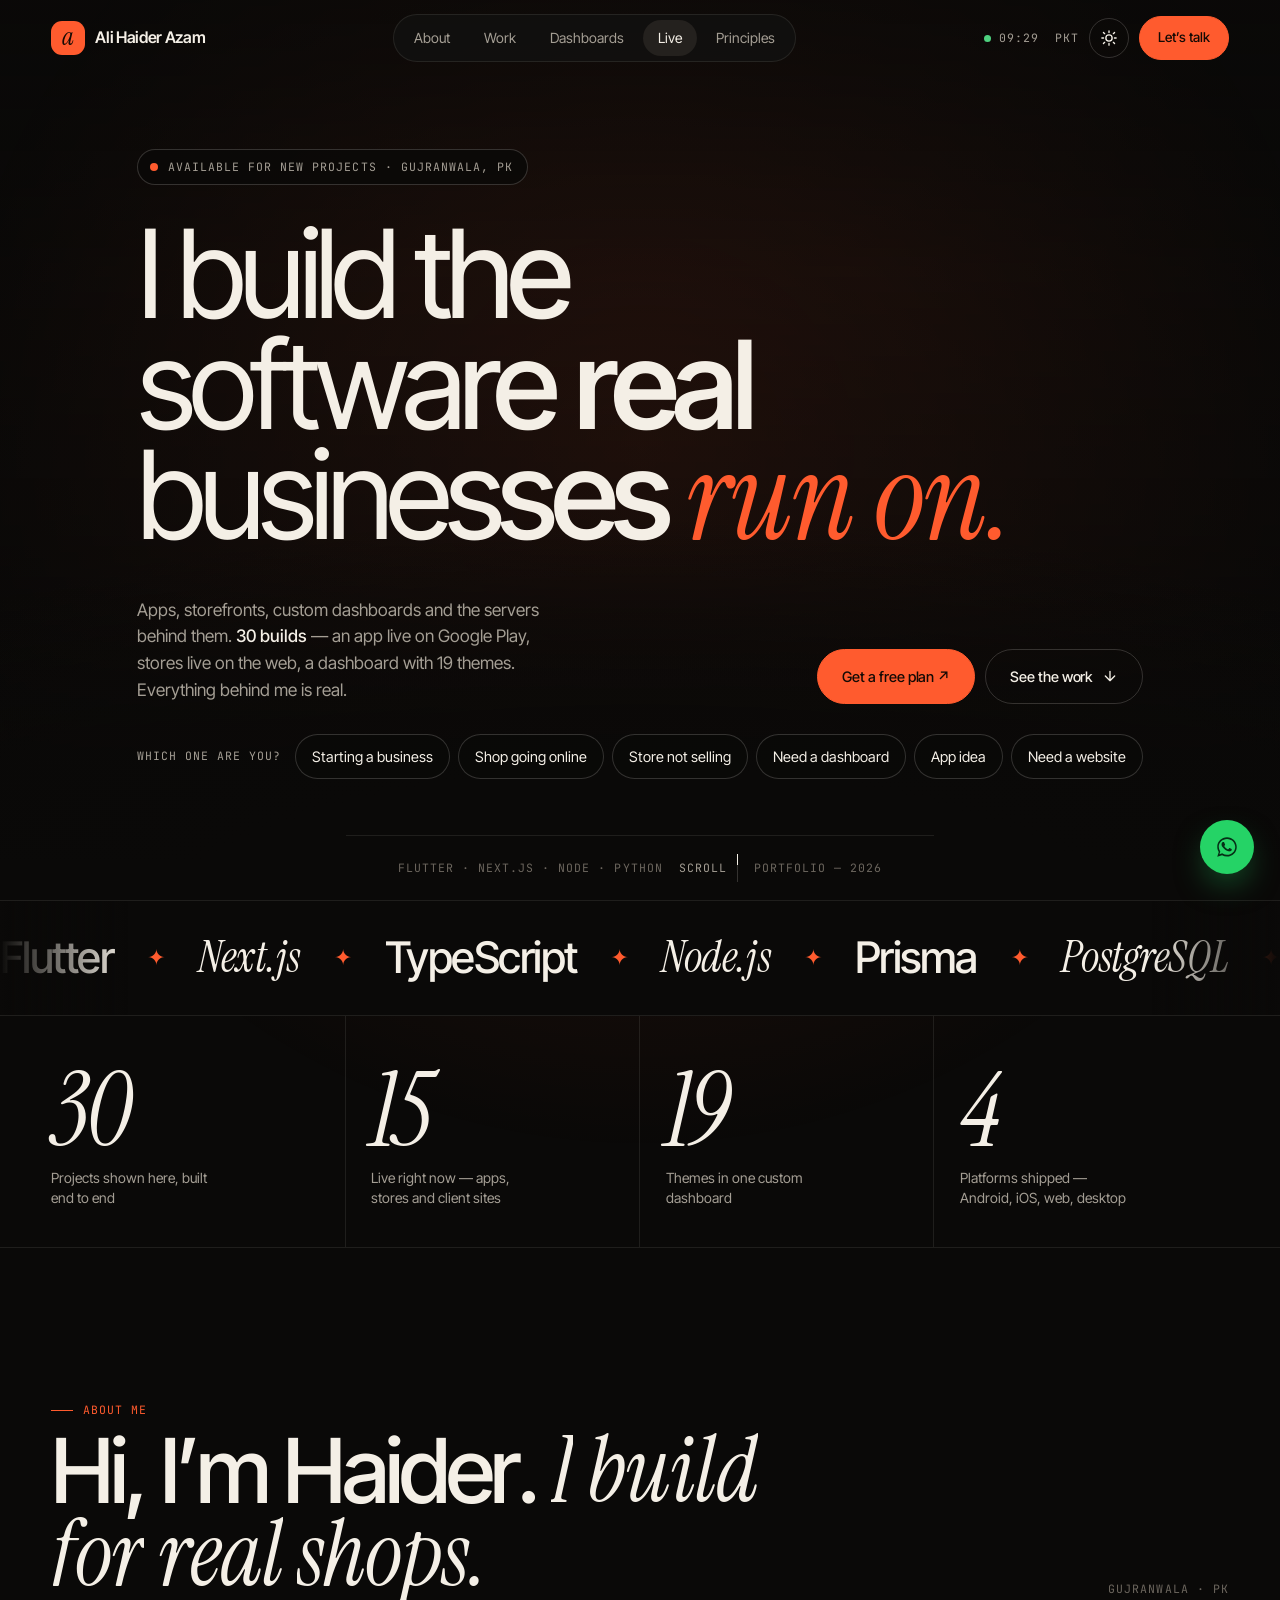
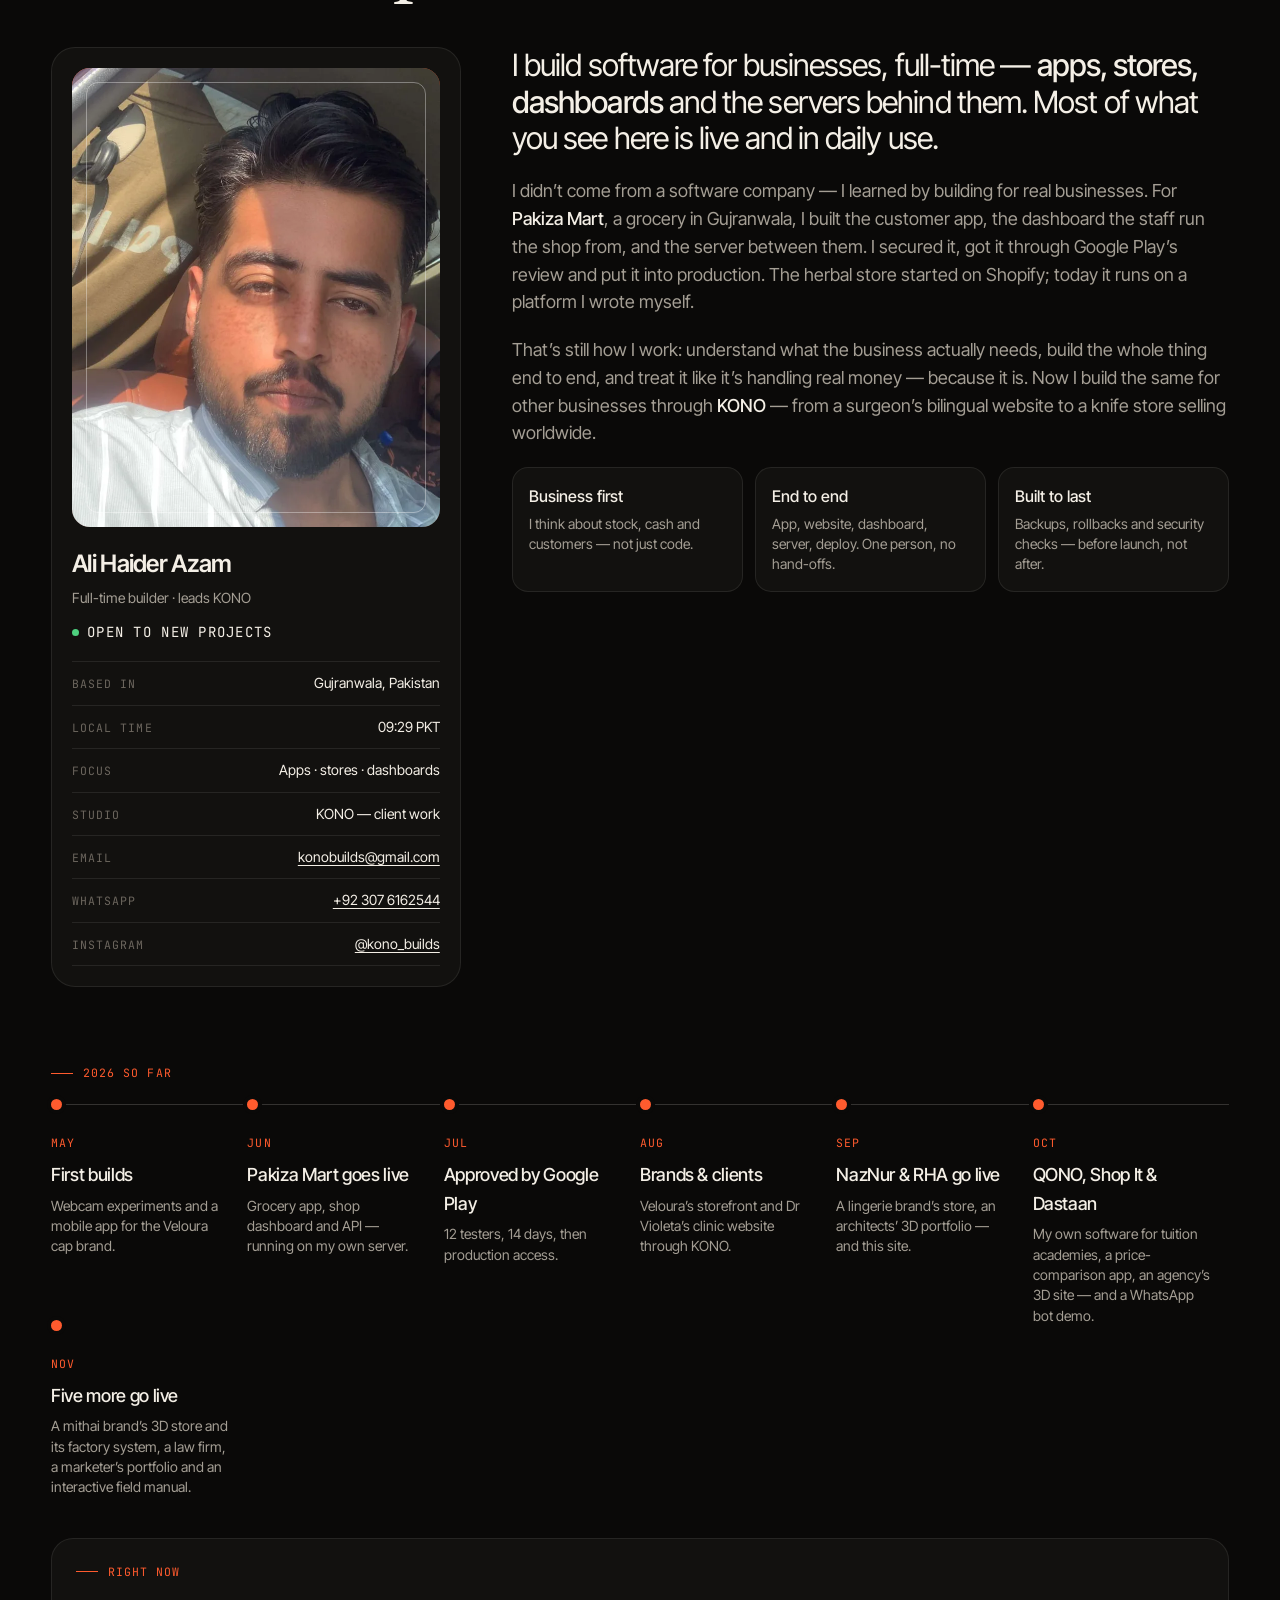
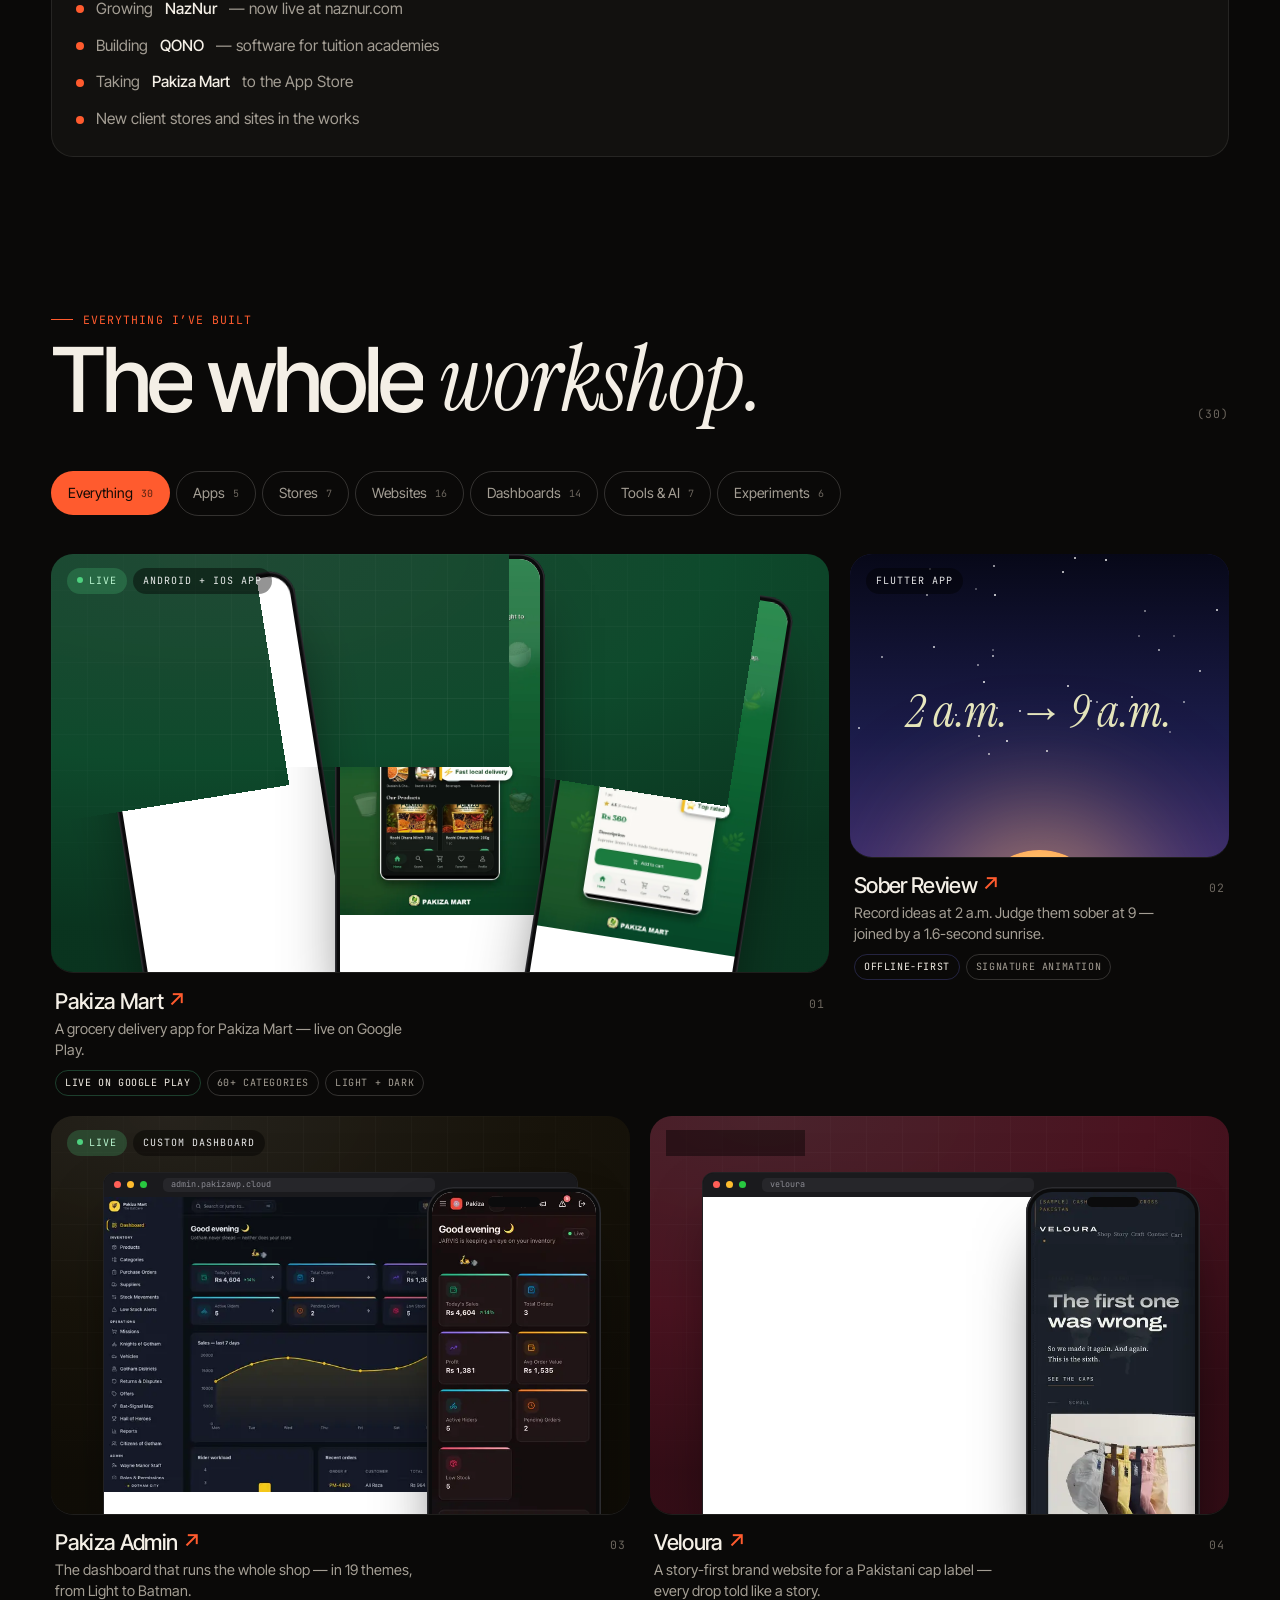
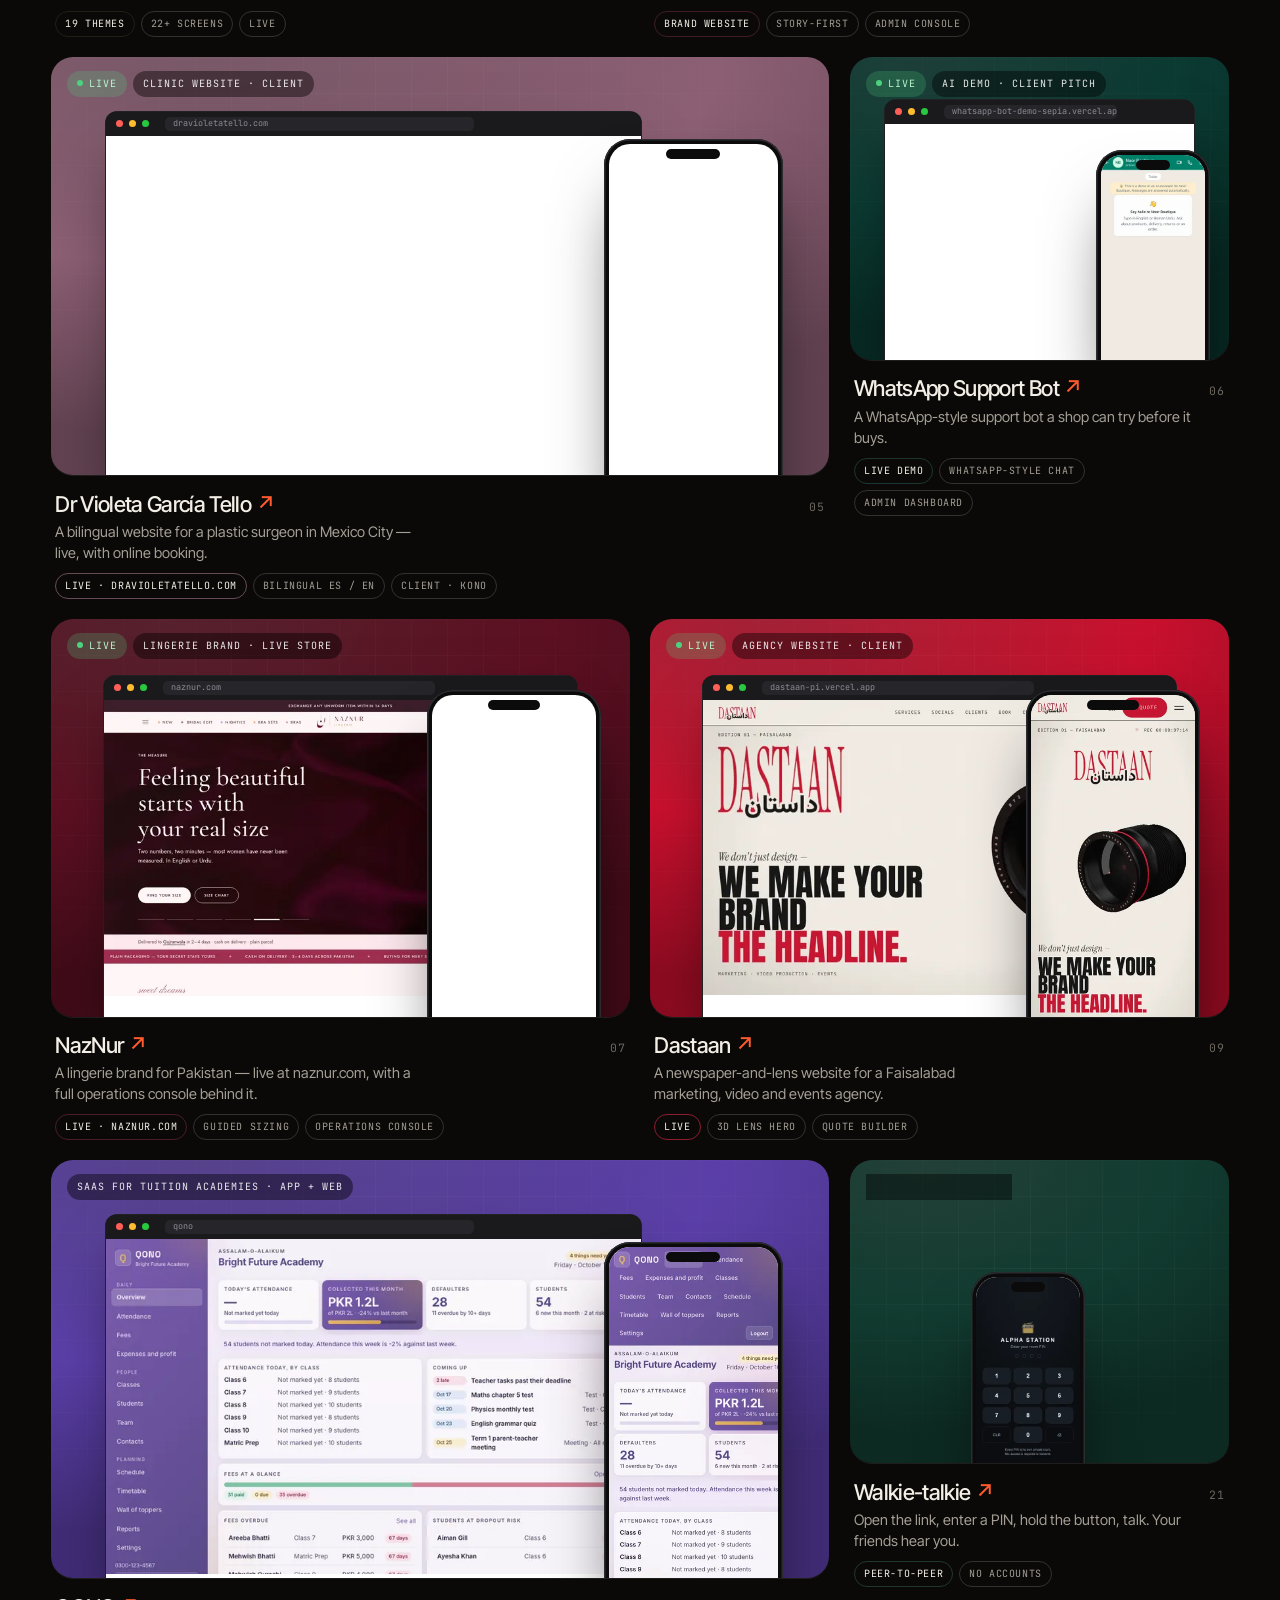
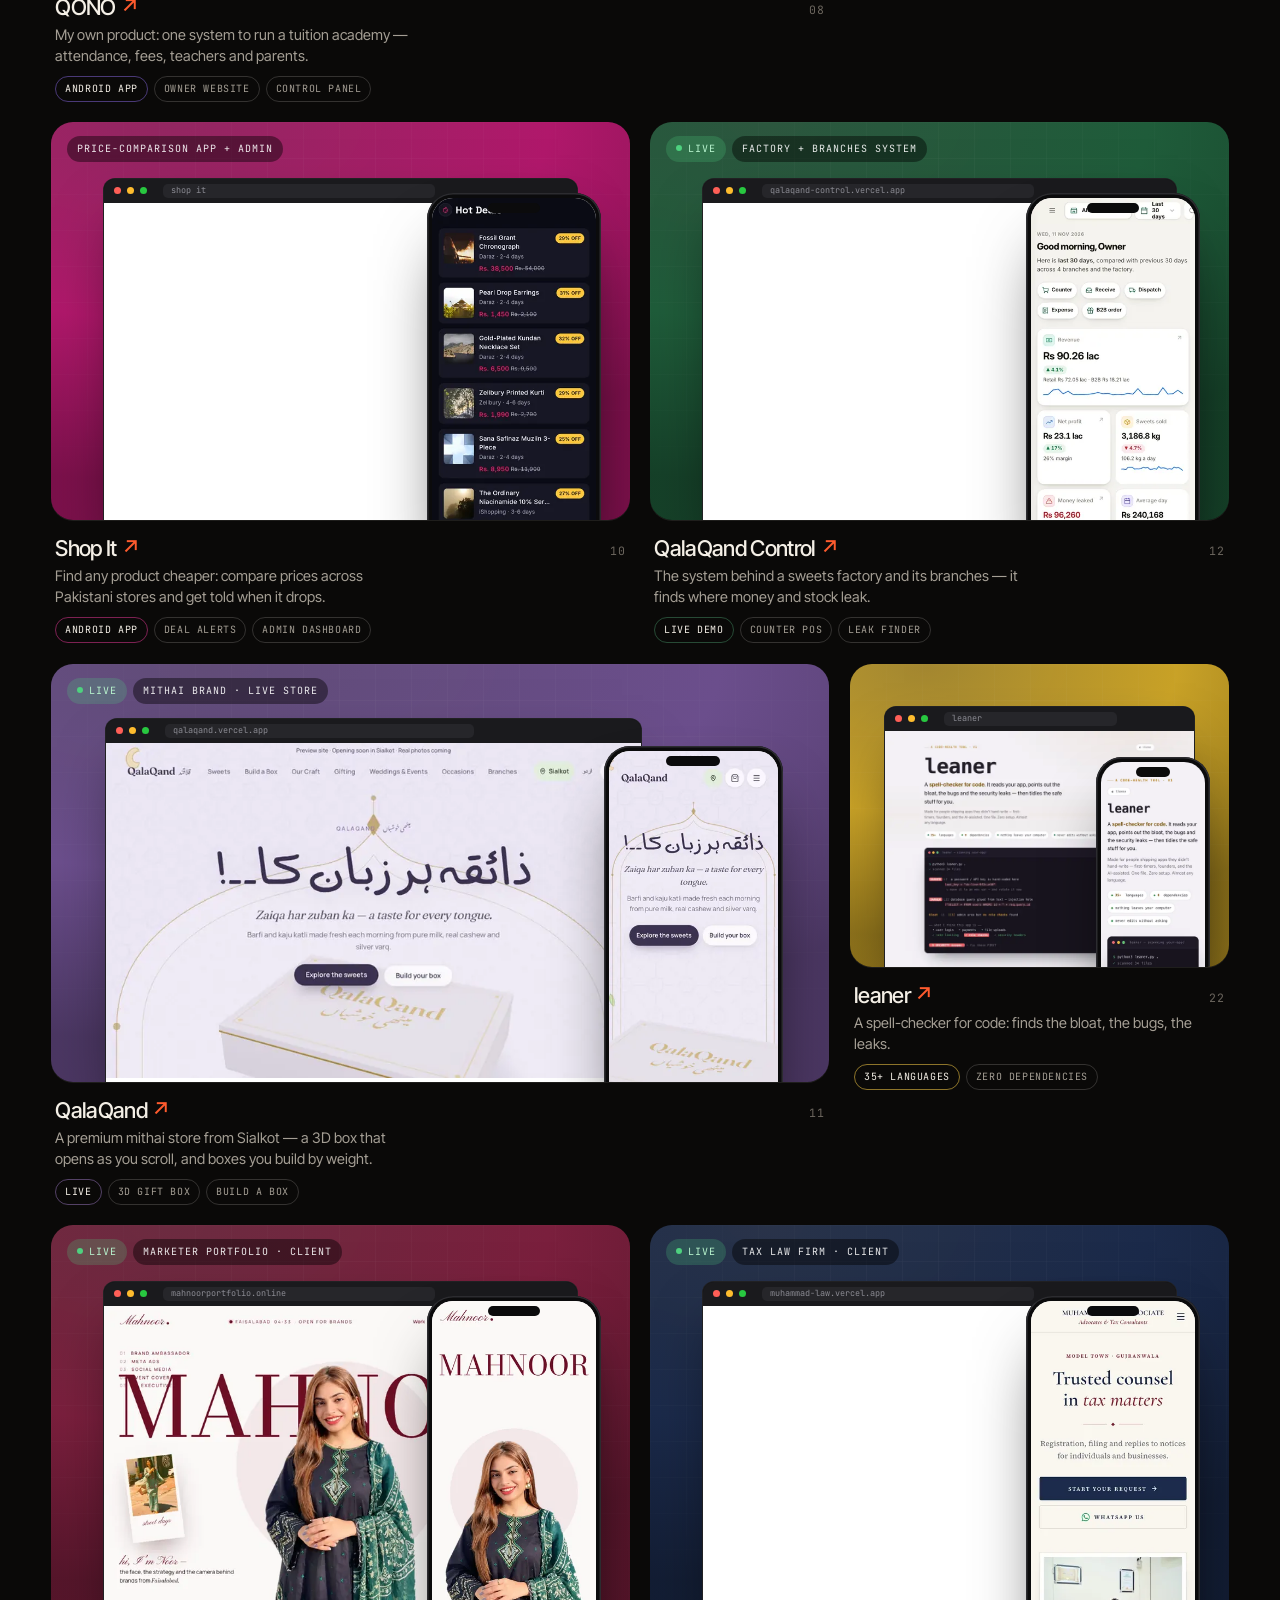
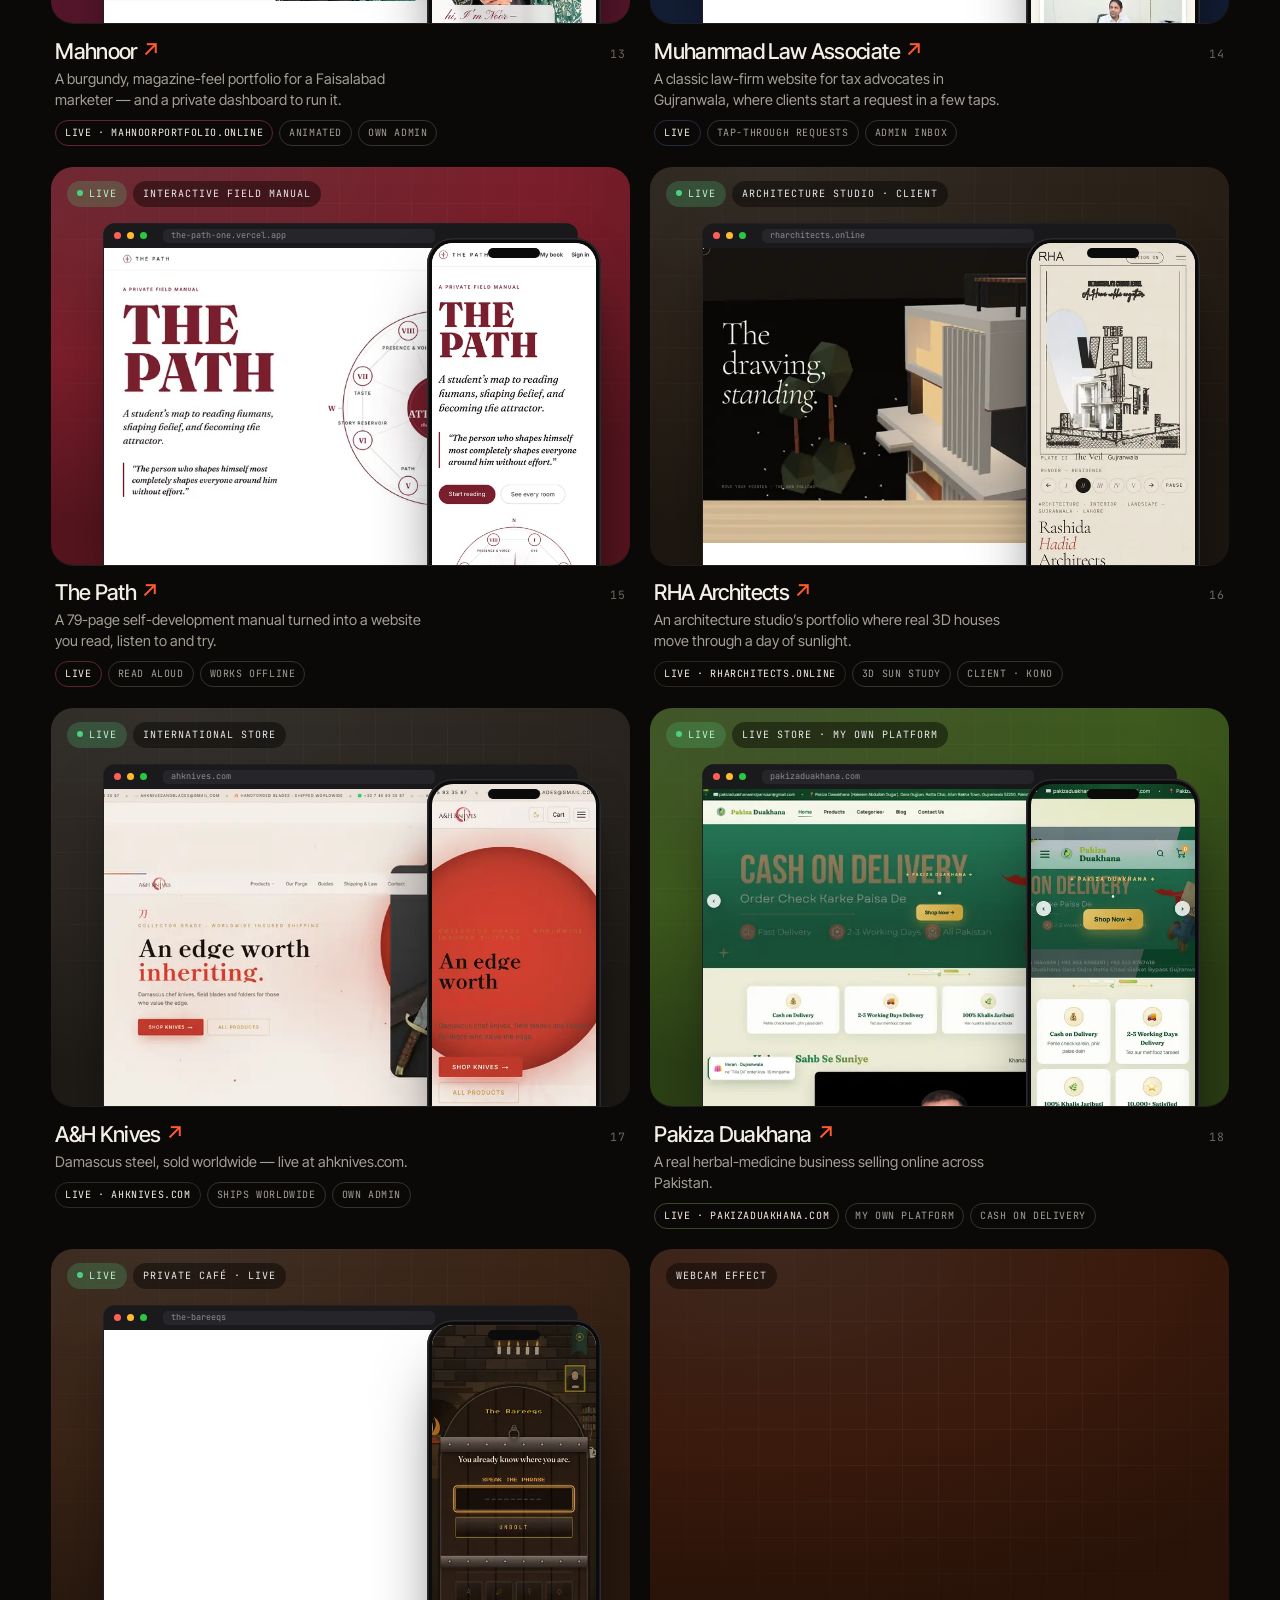
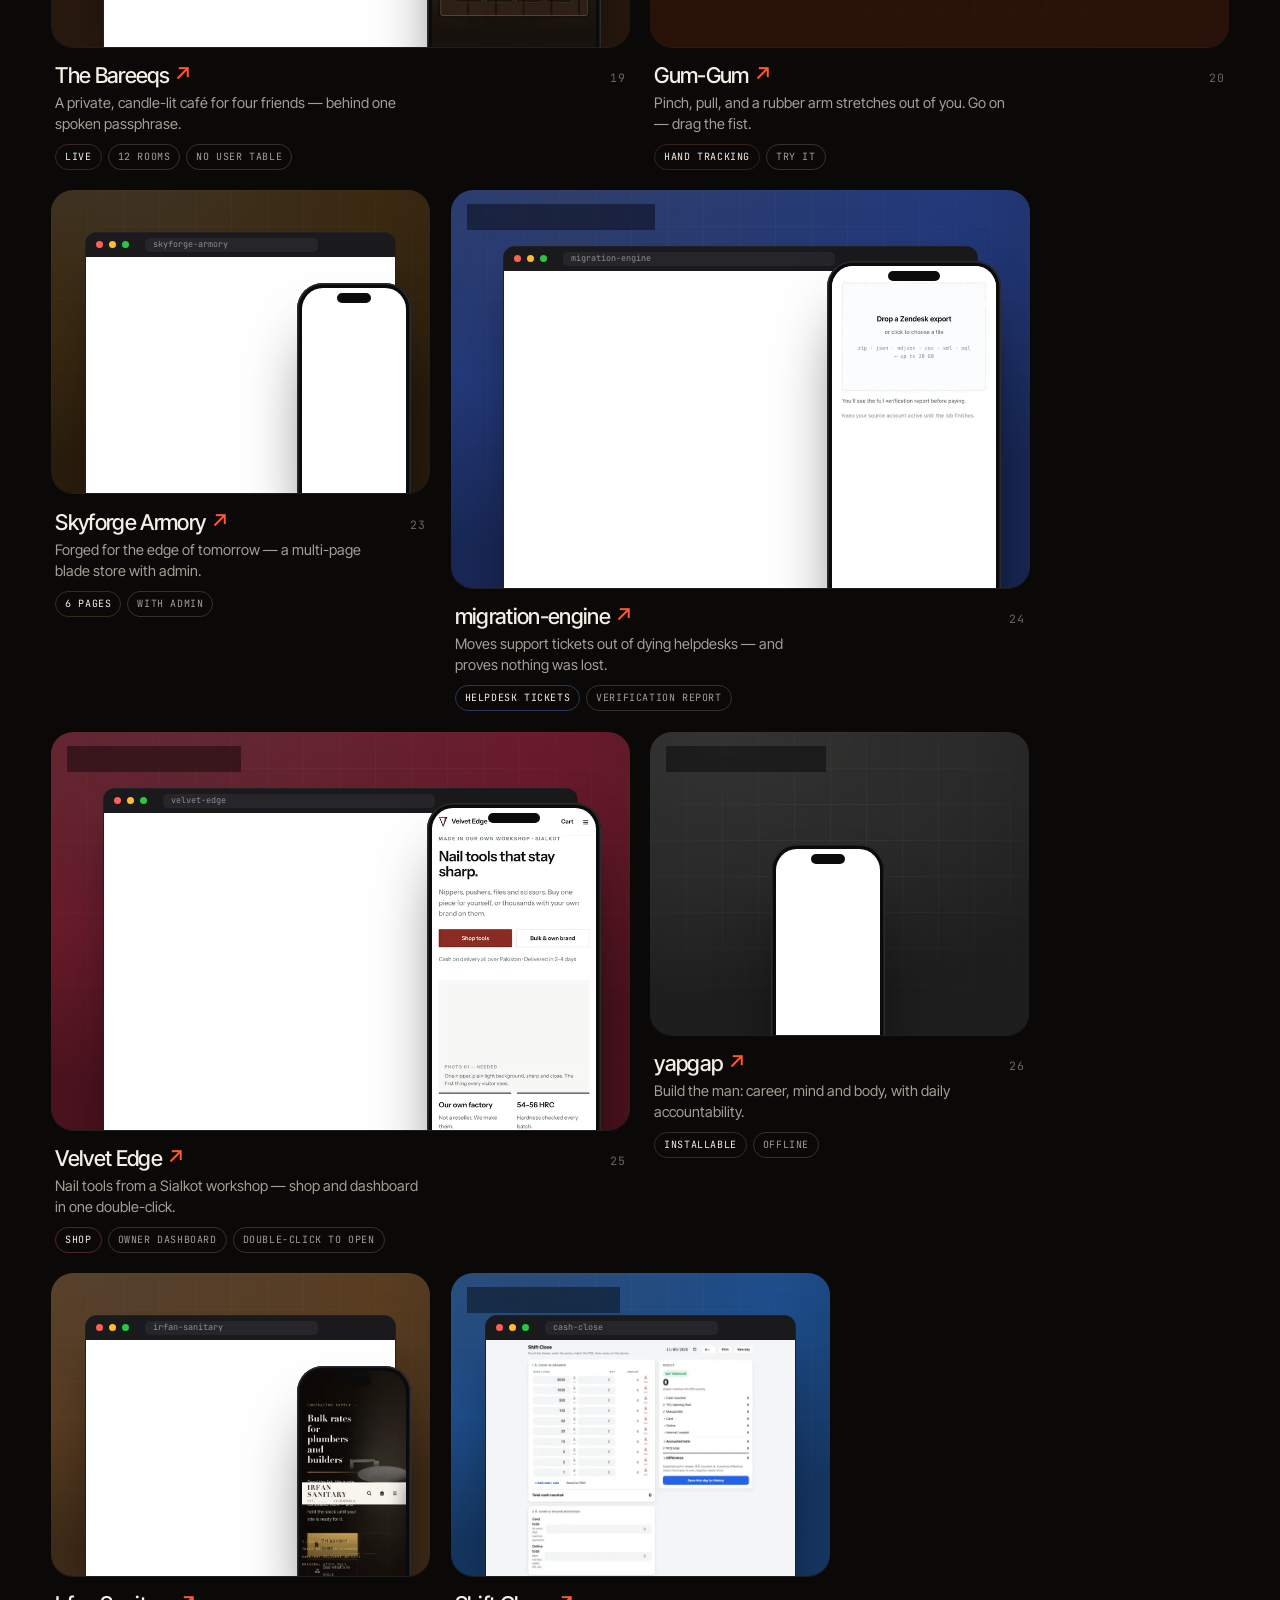
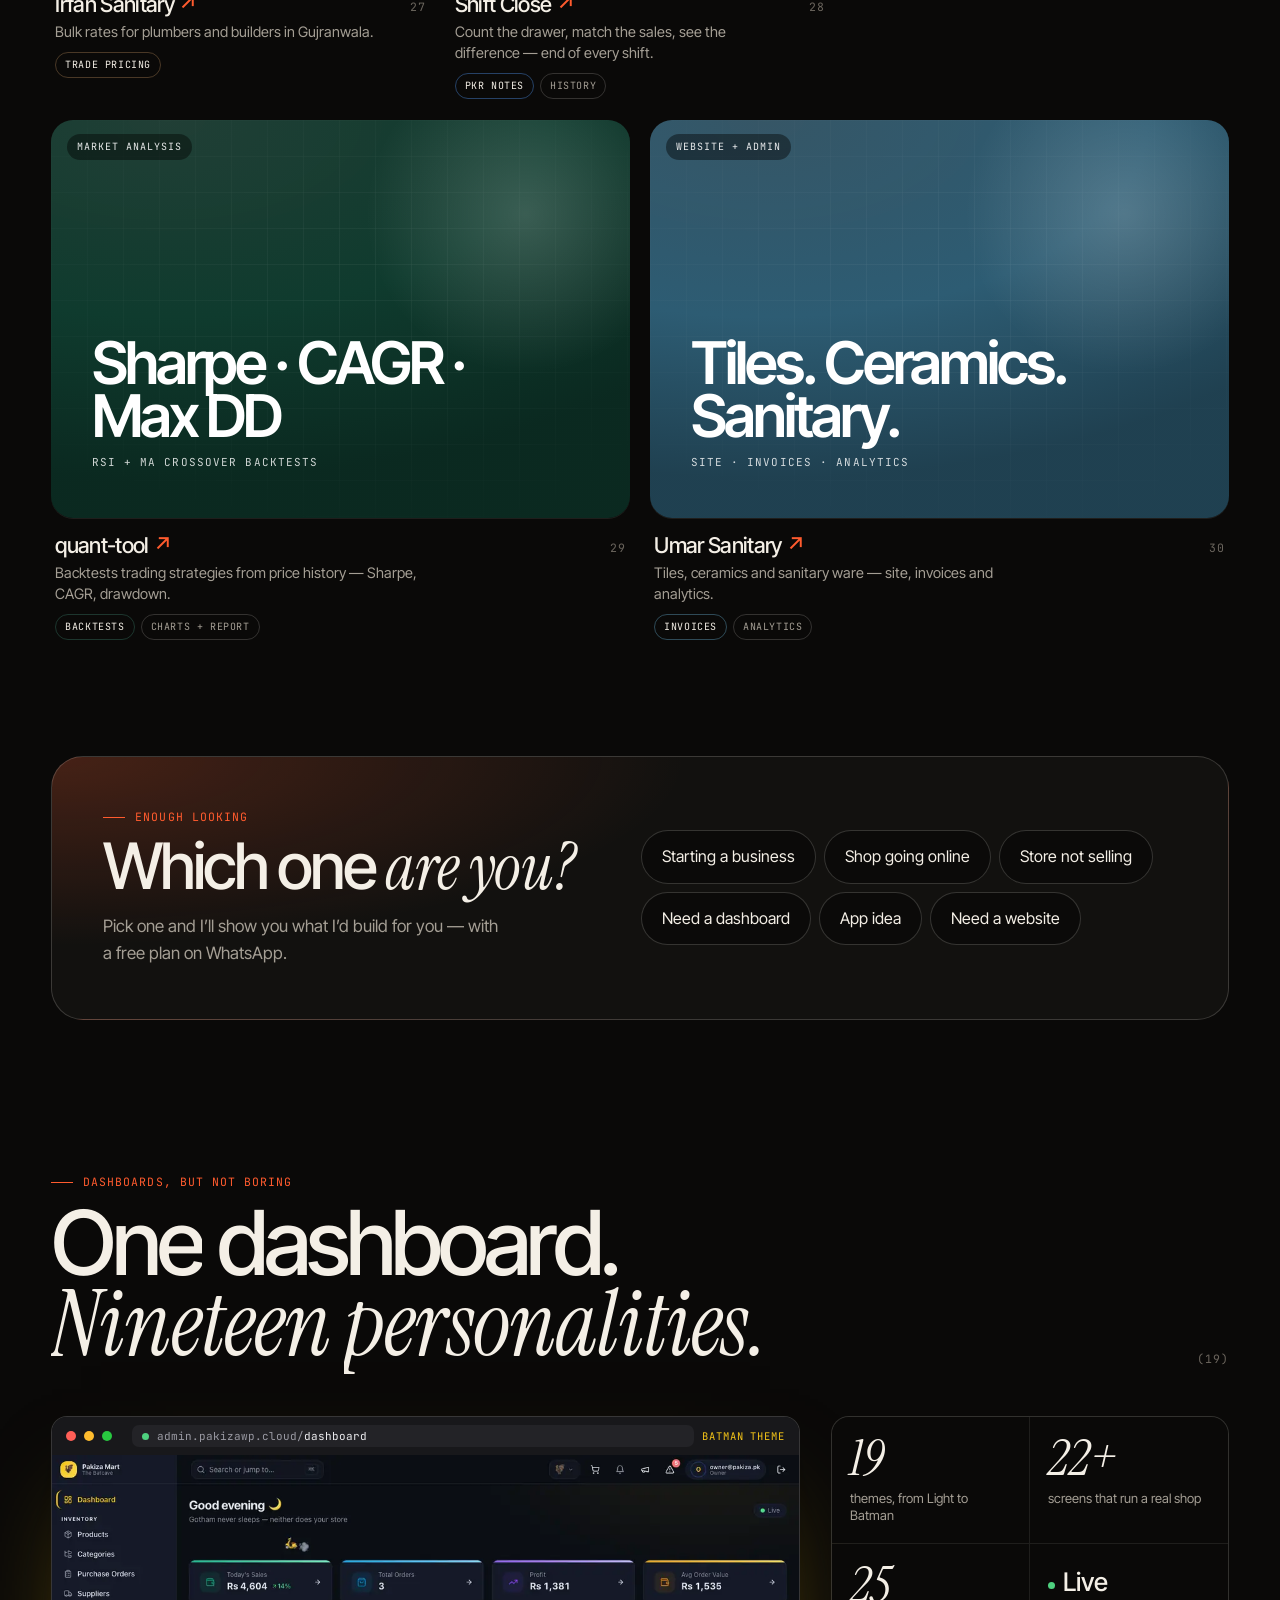
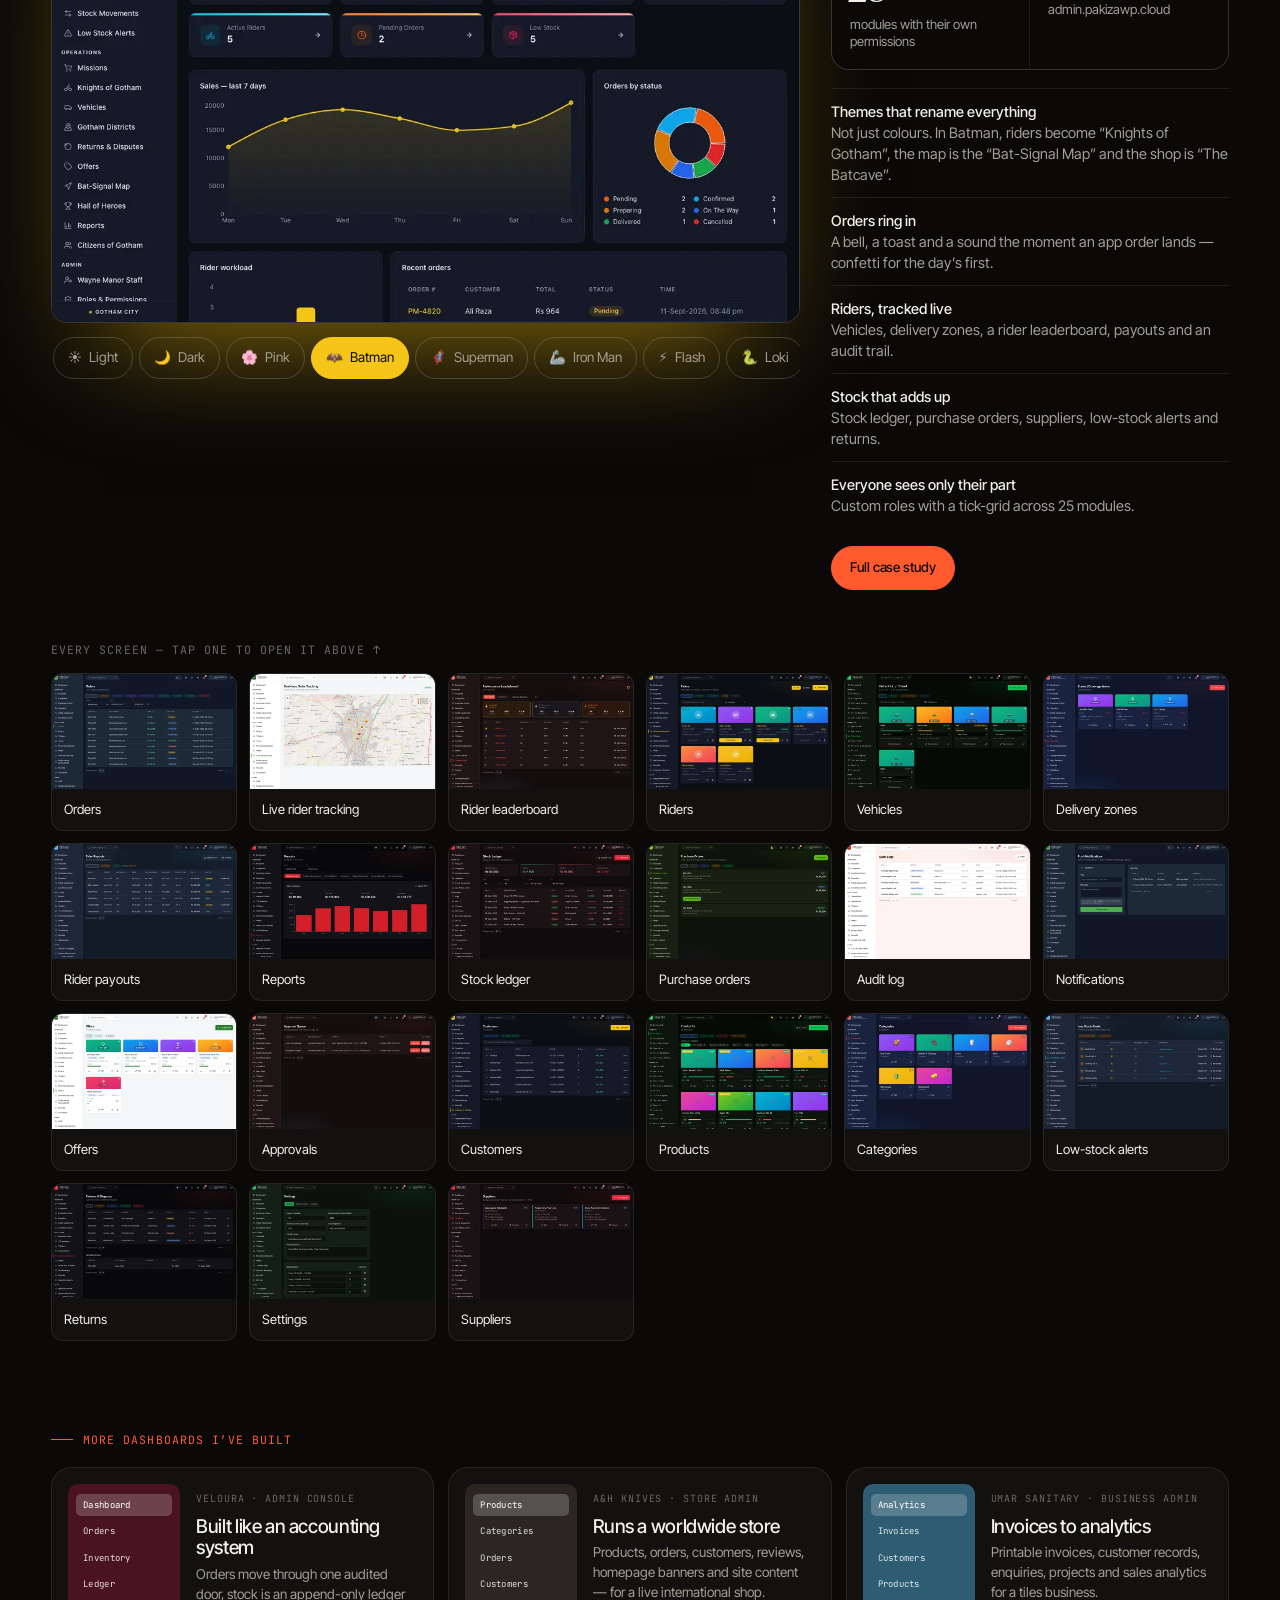
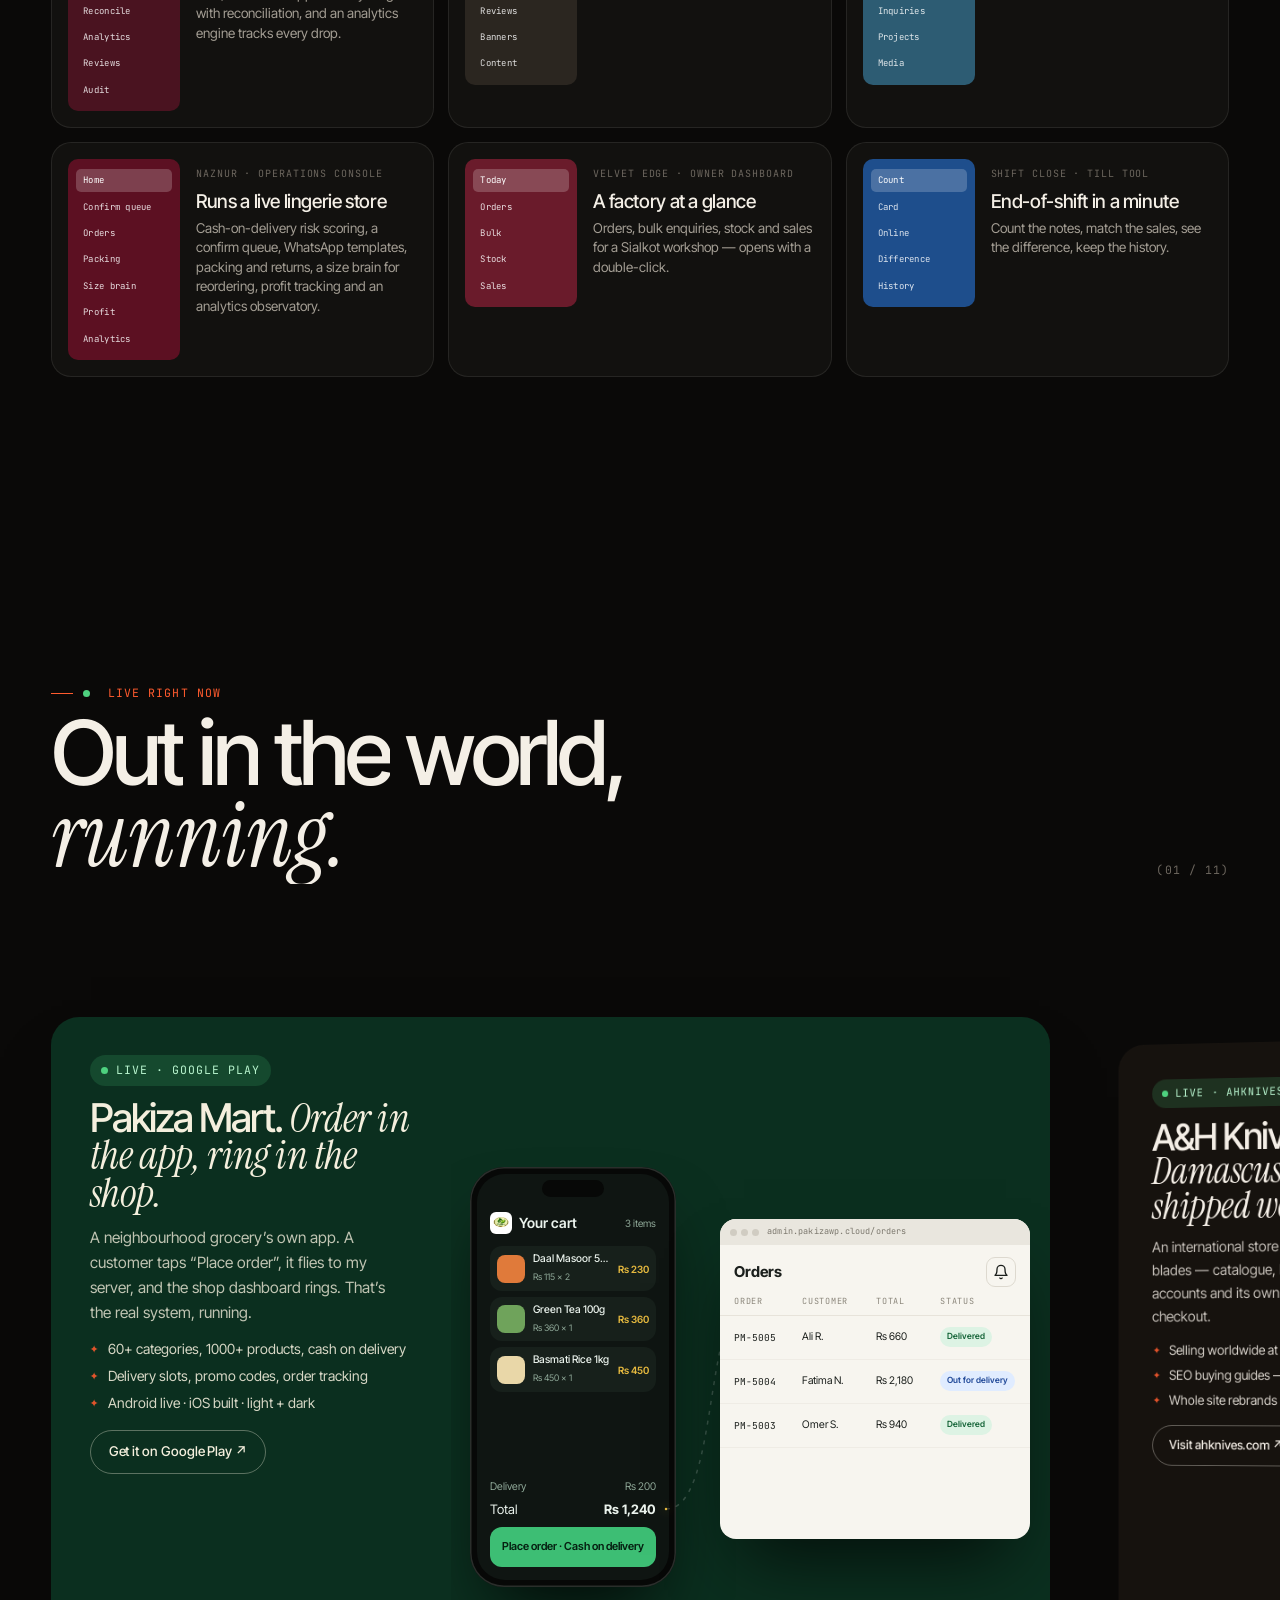
==== commit 106221eb: "Update portfolio (2026-11-11 04:40) Co-Authored-By: Claude Opus 5 <noreply@anthropic.com>" ====
--- a/index.html
+++ b/index.html
@@ -4,14 +4,14 @@
 <meta charset="utf-8">
 <meta name="viewport" content="width=device-width,initial-scale=1,viewport-fit=cover">
 <title>Ali Haider Azam — App, Store &amp; Dashboard Developer, Pakistan</title>
-<meta name="description" content="Ali Haider Azam (KONO) builds mobile apps, online stores, custom dashboards and websites for businesses in Pakistan and worldwide. 25 projects, many of them live.">
+<meta name="description" content="Ali Haider Azam (KONO) builds mobile apps, online stores, custom dashboards and websites for businesses in Pakistan and worldwide. 30 projects, many of them live.">
 <meta name="robots" content="index, follow, max-image-preview:large">
 <meta name="theme-color" content="#0A0908">
 <meta property="og:type" content="website">
 <meta property="og:title" content="Ali Haider Azam — App, Online Store &amp; Dashboard Developer">
 <meta property="og:site_name" content="Ali Haider Azam · KONO">
 <meta property="og:locale" content="en_US">
-<meta property="og:description" content="Mobile apps, online stores, custom dashboards and websites — 25 projects, many of them live. Tell me what you need and get a free plan on WhatsApp.">
+<meta property="og:description" content="Mobile apps, online stores, custom dashboards and websites — 30 projects, many of them live. Tell me what you need and get a free plan on WhatsApp.">
 <meta property="og:url" content="https://haiderportfolio.online/">
 <meta property="og:image" content="https://haiderportfolio.online/assets/og.jpg">
 <meta property="og:image:width" content="1200">
@@ -20,14 +20,14 @@
 <link rel="canonical" href="https://haiderportfolio.online/">
 <meta name="twitter:card" content="summary_large_image">
 <meta name="twitter:title" content="Ali Haider Azam — App, Online Store &amp; Dashboard Developer">
-<meta name="twitter:description" content="Mobile apps, online stores, custom dashboards and websites — 25 projects, many of them live.">
+<meta name="twitter:description" content="Mobile apps, online stores, custom dashboards and websites — 30 projects, many of them live.">
 <meta name="twitter:image" content="https://haiderportfolio.online/assets/og.jpg">
 <link rel="apple-touch-icon" href="assets/icon-180.png">
 <link rel="sitemap" type="application/xml" href="/sitemap.xml">
 <!-- Structured data: written by seo-build.js from data.js — do not edit by hand -->
 <!-- seo:jsonld:start -->
 <script type="application/ld+json">
-{"@context":"https://schema.org","@graph":[{"@type":"Person","@id":"https://haiderportfolio.online/#haider","name":"Ali Haider Azam","alternateName":"Haider","jobTitle":"Software developer","description":"Builds mobile apps, online stores, custom dashboards and websites for businesses.","url":"https://haiderportfolio.online/","image":"https://haiderportfolio.online/assets/me.webp","email":"mailto:konobuilds@gmail.com","address":{"@type":"PostalAddress","addressLocality":"Gujranwala","addressRegion":"Punjab","addressCountry":"PK"},"sameAs":["https://www.instagram.com/kono_builds/"],"worksFor":{"@id":"https://haiderportfolio.online/#kono"},"knowsAbout":["Flutter","Next.js","Node.js","E-commerce","Admin dashboards","Mobile app development","Web development"]},{"@type":"ProfessionalService","@id":"https://haiderportfolio.online/#kono","name":"KONO","description":"Software studio led by Ali Haider Azam: mobile apps, online stores, custom dashboards, backend APIs and websites.","url":"https://haiderportfolio.online/","image":"https://haiderportfolio.online/assets/og.jpg","email":"konobuilds@gmail.com","telephone":"+923076162544","founder":{"@id":"https://haiderportfolio.online/#haider"},"address":{"@type":"PostalAddress","addressLocality":"Gujranwala","addressRegion":"Punjab","addressCountry":"PK"},"areaServed":[{"@type":"Country","name":"Pakistan"},"Worldwide"],"sameAs":["https://www.instagram.com/kono_builds/"],"hasOfferCatalog":{"@type":"OfferCatalog","name":"Services","itemListElement":[{"@type":"Offer","itemOffered":{"@type":"Service","name":"Mobile app development (Android and iOS)"}},{"@type":"Offer","itemOffered":{"@type":"Service","name":"E-commerce and online store development"}},{"@type":"Offer","itemOffered":{"@type":"Service","name":"Custom admin dashboards"}},{"@type":"Offer","itemOffered":{"@type":"Service","name":"Backend API development"}},{"@type":"Offer","itemOffered":{"@type":"Service","name":"Business websites"}},{"@type":"Offer","itemOffered":{"@type":"Service","name":"Deployment and hosting"}}]}},{"@type":"WebSite","@id":"https://haiderportfolio.online/#site","url":"https://haiderportfolio.online/","name":"Ali Haider Azam — Portfolio","inLanguage":"en","publisher":{"@id":"https://haiderportfolio.online/#haider"}},{"@type":"ItemList","@id":"https://haiderportfolio.online/#work","name":"Projects by Ali Haider Azam","numberOfItems":25,"itemListElement":[{"@type":"ListItem","position":1,"item":{"@type":"CreativeWork","name":"Pakiza Mart","description":"A full grocery delivery app for Pakiza Mart, a neighbourhood grocery in Gujranwala. Customers browse 60+ categories, search, add to cart and order for delivery with cash on delivery. One backend feeds the app and the shop dashboard.","creator":{"@id":"https://haiderportfolio.online/#haider"},"keywords":"Flutter, Dart, Provider, Firebase, Secure storage","url":"https://play.google.com/store/apps/details?id=com.pakizamart.pakiza_mart"}},{"@type":"ListItem","position":2,"item":{"@type":"CreativeWork","name":"Sober Review","description":"An idea vault built around one feeling: night-brain genius versus morning-brain honesty. Recording happens in a glowing night of stars and glass; reviewing happens in harsh clinical morning light.","creator":{"@id":"https://haiderportfolio.online/#haider"},"keywords":"Flutter, Riverpod, sqflite, CustomPainter, Spring physics"}},{"@type":"ListItem","position":3,"item":{"@type":"CreativeWork","name":"Pakiza Admin","description":"Everything behind the grocery app: new orders ring in, riders are assigned and tracked live, stock and suppliers are managed, and every staff member only sees what their role allows. And because a dashboard you stare at all day shouldn’t be boring, it ships with 19 themes.","creator":{"@id":"https://haiderportfolio.online/#haider"},"keywords":"Next.js, TypeScript, TanStack Query, Node + Express, Prisma, Docker, Kamal"}},{"@type":"ListItem","position":4,"item":{"@type":"CreativeWork","name":"Veloura","description":"Veloura is a two-person headwear brand. The website sells the story before the cap: who made it, why, and how — then a shop and product pages that feel like the brand. Behind it sits an admin console built to accounting standards.","creator":{"@id":"https://haiderportfolio.online/#haider"},"keywords":"Next.js 15, TypeScript, Prisma, PostgreSQL, Redis, Tailwind"}},{"@type":"ListItem","position":5,"item":{"@type":"CreativeWork","name":"Dr Violeta García Tello","description":"Client work through KONO: a calm, editorial site for a surgeon in Mexico City — Spanish and English, services, reviews and consultation booking — with a built-in CMS so the clinic can publish on its own.","creator":{"@id":"https://haiderportfolio.online/#haider"},"keywords":"Next.js 16, Payload CMS, PostgreSQL, Docker","url":"https://dravioletatello.com"}},{"@type":"ListItem","position":6,"item":{"@type":"CreativeWork","name":"WhatsApp Support Bot","description":"A working simulator built for a client pitch: chat with a boutique’s assistant in a WhatsApp-style window, watch the conversations land in an admin dashboard, and reconfigure the bot for any business. It is a demo, not connected to real WhatsApp.","creator":{"@id":"https://haiderportfolio.online/#haider"},"keywords":"Next.js 14, Prisma, PostgreSQL, Vercel, Claude API","url":"https://whatsapp-bot-demo-sepia.vercel.app/demo"}},{"@type":"ListItem","position":7,"item":{"@type":"CreativeWork","name":"NazNur","description":"Built from zero for the Pakistan market, where privacy matters: a storefront around sizing, gifting and discreet delivery, and behind it a console that runs the whole business — from confirming cash-on-delivery orders to tracking profit.","creator":{"@id":"https://haiderportfolio.online/#haider"},"keywords":"Next.js, React 19, TypeScript, PostgreSQL, Prisma, Redis, Docker","url":"https://naznur.com"}},{"@type":"ListItem","position":8,"item":{"@type":"CreativeWork","name":"QONO","description":"Small academy owners in Pakistan run everything from registers and WhatsApp. QONO puts it in one place: a phone app for the owner and teachers, a website for the desk, and a separate control panel where I run every academy on the platform. Built so the owner does as little as possible each day.","creator":{"@id":"https://haiderportfolio.online/#haider"},"keywords":"Flutter, Riverpod, Node + Express, TypeScript, Prisma, PostgreSQL, React"}},{"@type":"ListItem","position":9,"item":{"@type":"CreativeWork","name":"Dastaan","description":"Client work through KONO for Dastaan, an agency that shoots, edits and markets. The site opens on a 3D camera lens that turns as you scroll, then reads like a newspaper front page — and a six-question brief builder typesets the client’s own front page as they answer.","creator":{"@id":"https://haiderportfolio.online/#haider"},"keywords":"Next.js 16, React Three Fiber, TypeScript, Vercel","url":"https://dastaan-pi.vercel.app"}},{"@type":"ListItem","position":10,"item":{"@type":"CreativeWork","name":"Shop It","description":"Scan or search a product and see every store’s price side by side, with delivery time and rating, plus a “lowest in 90 days” check. Save items and set price alerts. Behind it, an admin dashboard tracks deals, store scrapers, partners and affiliate revenue.","creator":{"@id":"https://haiderportfolio.online/#haider"},"keywords":"Flutter, Riverpod, Hive, Next.js 14, shadcn/ui"}},{"@type":"ListItem","position":11,"item":{"@type":"CreativeWork","name":"RHA Architects","description":"Client work through KONO for Rashida Hadid Architects, Gujranwala and Lahore. Instead of a photo gallery, the studio’s buildings are drawn in 3D and lit by a real sun path as you scroll — and a free tool tells visitors which way their own plot faces the light.","creator":{"@id":"https://haiderportfolio.online/#haider"},"keywords":"three.js, GSAP, ScrollTrigger, nginx, Docker","url":"https://rharchitects.online"}},{"@type":"ListItem","position":12,"item":{"@type":"CreativeWork","name":"A&H Knives","description":"A premium, security-hardened storefront for knives, blades and swords, selling internationally. Headless Shopify handles card checkout; everything else — catalogue, guides, accounts and a full admin — is my own.","creator":{"@id":"https://haiderportfolio.online/#haider"},"keywords":"Next.js 16, TypeScript, Tailwind v4, Framer Motion, Prisma","url":"https://ahknives.com"}},{"@type":"ListItem","position":13,"item":{"@type":"CreativeWork","name":"Pakiza Duakhana","description":"A herbal store — honey, oils and traditional remedies from Hakeem Abdullah Gujjar — selling across Pakistan with cash on delivery. It started on Shopify; today it runs on my own commerce platform: storefront, categories, guest checkout, blog and an analytics admin.","creator":{"@id":"https://haiderportfolio.online/#haider"},"keywords":"Node, Express, PostgreSQL, Redis, Knex, EJS, Chart.js","url":"https://pakizaduakhana.com"}},{"@type":"ListItem","position":14,"item":{"@type":"CreativeWork","name":"The Bareeqs","description":"A cosy online hangout for four people: votes, a shared ledger, ludo, a library, achievements, a hall of fame. You get in by speaking the phrase — no signup, no email, no user table.","creator":{"@id":"https://haiderportfolio.online/#haider"},"keywords":"Next.js, SQLite, Security"}},{"@type":"ListItem","position":15,"item":{"@type":"CreativeWork","name":"Gum-Gum","description":"Pinch your thumb and fingertip, drag your hand away, and a rubbery limb stretches from a frozen anchor to your live pinch point. Release and it snaps back with elastic overshoot — Luffy’s Gomu Gomu, in real time.","creator":{"@id":"https://haiderportfolio.online/#haider"},"keywords":"Python, OpenCV, MediaPipe"}},{"@type":"ListItem","position":16,"item":{"@type":"CreativeWork","name":"Walkie-talkie","description":"Browser-based push-to-talk for up to five people. Voice goes peer-to-peer over WebRTC and never touches the server — no accounts, no database, no per-minute bills.","creator":{"@id":"https://haiderportfolio.online/#haider"},"keywords":"WebRTC, Node, Docker"}},{"@type":"ListItem","position":17,"item":{"@type":"CreativeWork","name":"leaner","description":"One Python file with no dependencies. Point it at a project and it flags bloated, buggy and leaky code, then tidies it — built so people who code with AI can keep their projects clean.","creator":{"@id":"https://haiderportfolio.online/#haider"},"keywords":"Python, Static analysis"}},{"@type":"ListItem","position":18,"item":{"@type":"CreativeWork","name":"Skyforge Armory","description":"A dark, cinematic multi-page storefront — home, shop, product, about, contact — plus an admin page, built with plain HTML, CSS and JavaScript.","creator":{"@id":"https://haiderportfolio.online/#haider"},"keywords":"HTML, CSS, JavaScript"}},{"@type":"ListItem","position":19,"item":{"@type":"CreativeWork","name":"migration-engine","description":"An engine for moving data out of SaaS tools that are shutting down. The first pack moves helpdesk tickets from a real, deliberately messy Zendesk export. The product isn’t the transfer — it’s the verification report.","creator":{"@id":"https://haiderportfolio.online/#haider"},"keywords":"Node 22, TypeScript, PostgreSQL, Redis"}},{"@type":"ListItem","position":20,"item":{"@type":"CreativeWork","name":"Velvet Edge","description":"A clickable shop and owner control panel for a manufacturer, deliberately packaged so the client opens a single file with a double-click — no internet, no install, no server.","creator":{"@id":"https://haiderportfolio.online/#haider"},"keywords":"HTML, CSS, JavaScript, Node"}},{"@type":"ListItem","position":21,"item":{"@type":"CreativeWork","name":"yapgap","description":"An installable app with four pillars — Forge (motivation with an intensity dial), Taste, Read and Body. Runs with zero dependencies on Node’s built-in server and SQLite, and works offline.","creator":{"@id":"https://haiderportfolio.online/#haider"},"keywords":"Node, SQLite, PWA, Capacitor"}},{"@type":"ListItem","position":22,"item":{"@type":"CreativeWork","name":"Irfan Sanitary","description":"A prototype for a sanitary-ware business: product range, bulk quotes for contractors, and a clear path to “send the list, get a quote”.","creator":{"@id":"https://haiderportfolio.online/#haider"},"keywords":"HTML, CSS, JavaScript"}},{"@type":"ListItem","position":23,"item":{"@type":"CreativeWork","name":"Shift Close","description":"A single-page tool for shops: enter note and coin counts, card and online totals, and it reconciles the shift and keeps the history.","creator":{"@id":"https://haiderportfolio.online/#haider"},"keywords":"HTML, JavaScript"}},{"@type":"ListItem","position":24,"item":{"@type":"CreativeWork","name":"quant-tool","description":"Point it at a CSV of historical prices and it computes returns, volatility, correlation, an RSI mean-reversion backtest and a moving-average crossover backtest — then writes charts and a report. Analysis of the past, not advice.","creator":{"@id":"https://haiderportfolio.online/#haider"},"keywords":"Python, Pandas, Matplotlib"}},{"@type":"ListItem","position":25,"item":{"@type":"CreativeWork","name":"Umar Sanitary","description":"A product site for a sanitary-ware business — tiles by size, ceramics, sanitary, projects — with an admin for products, customers, invoices, enquiries and sales analytics.","creator":{"@id":"https://haiderportfolio.online/#haider"},"keywords":"Next.js, TypeScript, Prisma, Cloudinary"}}]}]}
+{"@context":"https://schema.org","@graph":[{"@type":"Person","@id":"https://haiderportfolio.online/#haider","name":"Ali Haider Azam","alternateName":"Haider","jobTitle":"Software developer","description":"Builds mobile apps, online stores, custom dashboards and websites for businesses.","url":"https://haiderportfolio.online/","image":"https://haiderportfolio.online/assets/me.webp","email":"mailto:konobuilds@gmail.com","address":{"@type":"PostalAddress","addressLocality":"Gujranwala","addressRegion":"Punjab","addressCountry":"PK"},"sameAs":["https://www.instagram.com/kono_builds/"],"worksFor":{"@id":"https://haiderportfolio.online/#kono"},"knowsAbout":["Flutter","Next.js","Node.js","E-commerce","Admin dashboards","Mobile app development","Web development"]},{"@type":"ProfessionalService","@id":"https://haiderportfolio.online/#kono","name":"KONO","description":"Software studio led by Ali Haider Azam: mobile apps, online stores, custom dashboards, backend APIs and websites.","url":"https://haiderportfolio.online/","image":"https://haiderportfolio.online/assets/og.jpg","email":"konobuilds@gmail.com","telephone":"+923076162544","founder":{"@id":"https://haiderportfolio.online/#haider"},"address":{"@type":"PostalAddress","addressLocality":"Gujranwala","addressRegion":"Punjab","addressCountry":"PK"},"areaServed":[{"@type":"Country","name":"Pakistan"},"Worldwide"],"sameAs":["https://www.instagram.com/kono_builds/"],"hasOfferCatalog":{"@type":"OfferCatalog","name":"Services","itemListElement":[{"@type":"Offer","itemOffered":{"@type":"Service","name":"Mobile app development (Android and iOS)"}},{"@type":"Offer","itemOffered":{"@type":"Service","name":"E-commerce and online store development"}},{"@type":"Offer","itemOffered":{"@type":"Service","name":"Custom admin dashboards"}},{"@type":"Offer","itemOffered":{"@type":"Service","name":"Backend API development"}},{"@type":"Offer","itemOffered":{"@type":"Service","name":"Business websites"}},{"@type":"Offer","itemOffered":{"@type":"Service","name":"Deployment and hosting"}}]}},{"@type":"WebSite","@id":"https://haiderportfolio.online/#site","url":"https://haiderportfolio.online/","name":"Ali Haider Azam — Portfolio","inLanguage":"en","publisher":{"@id":"https://haiderportfolio.online/#haider"}},{"@type":"ItemList","@id":"https://haiderportfolio.online/#work","name":"Projects by Ali Haider Azam","numberOfItems":30,"itemListElement":[{"@type":"ListItem","position":1,"item":{"@type":"CreativeWork","name":"Pakiza Mart","description":"A full grocery delivery app for Pakiza Mart, a neighbourhood grocery in Gujranwala. Customers browse 60+ categories, search, add to cart and order for delivery with cash on delivery. One backend feeds the app and the shop dashboard.","creator":{"@id":"https://haiderportfolio.online/#haider"},"keywords":"Flutter, Dart, Provider, Firebase, Secure storage","url":"https://play.google.com/store/apps/details?id=com.pakizamart.pakiza_mart"}},{"@type":"ListItem","position":2,"item":{"@type":"CreativeWork","name":"Sober Review","description":"An idea vault built around one feeling: night-brain genius versus morning-brain honesty. Recording happens in a glowing night of stars and glass; reviewing happens in harsh clinical morning light.","creator":{"@id":"https://haiderportfolio.online/#haider"},"keywords":"Flutter, Riverpod, sqflite, CustomPainter, Spring physics"}},{"@type":"ListItem","position":3,"item":{"@type":"CreativeWork","name":"Pakiza Admin","description":"Everything behind the grocery app: new orders ring in, riders are assigned and tracked live, stock and suppliers are managed, and every staff member only sees what their role allows. And because a dashboard you stare at all day shouldn’t be boring, it ships with 19 themes.","creator":{"@id":"https://haiderportfolio.online/#haider"},"keywords":"Next.js, TypeScript, TanStack Query, Node + Express, Prisma, Docker, Kamal"}},{"@type":"ListItem","position":4,"item":{"@type":"CreativeWork","name":"Veloura","description":"Veloura is a two-person headwear brand. The website sells the story before the cap: who made it, why, and how — then a shop and product pages that feel like the brand. Behind it sits an admin console built to accounting standards.","creator":{"@id":"https://haiderportfolio.online/#haider"},"keywords":"Next.js 15, TypeScript, Prisma, PostgreSQL, Redis, Tailwind"}},{"@type":"ListItem","position":5,"item":{"@type":"CreativeWork","name":"Dr Violeta García Tello","description":"Client work through KONO: a calm, editorial site for a surgeon in Mexico City — Spanish and English, services, reviews and consultation booking — with a built-in CMS so the clinic can publish on its own.","creator":{"@id":"https://haiderportfolio.online/#haider"},"keywords":"Next.js 16, Payload CMS, PostgreSQL, Docker","url":"https://dravioletatello.com"}},{"@type":"ListItem","position":6,"item":{"@type":"CreativeWork","name":"WhatsApp Support Bot","description":"A working simulator built for a client pitch: chat with a boutique’s assistant in a WhatsApp-style window, watch the conversations land in an admin dashboard, and reconfigure the bot for any business. It is a demo, not connected to real WhatsApp.","creator":{"@id":"https://haiderportfolio.online/#haider"},"keywords":"Next.js 14, Prisma, PostgreSQL, Vercel, Claude API","url":"https://whatsapp-bot-demo-sepia.vercel.app/demo"}},{"@type":"ListItem","position":7,"item":{"@type":"CreativeWork","name":"NazNur","description":"Built from zero for the Pakistan market, where privacy matters: a storefront around sizing, gifting and discreet delivery, and behind it a console that runs the whole business — from confirming cash-on-delivery orders to tracking profit.","creator":{"@id":"https://haiderportfolio.online/#haider"},"keywords":"Next.js, React 19, TypeScript, PostgreSQL, Prisma, Redis, Docker","url":"https://naznur.com"}},{"@type":"ListItem","position":8,"item":{"@type":"CreativeWork","name":"QONO","description":"Small academy owners in Pakistan run everything from registers and WhatsApp. QONO puts it in one place: a phone app for the owner and teachers, a website for the desk, and a separate control panel where I run every academy on the platform. Built so the owner does as little as possible each day.","creator":{"@id":"https://haiderportfolio.online/#haider"},"keywords":"Flutter, Riverpod, Node + Express, TypeScript, Prisma, PostgreSQL, React"}},{"@type":"ListItem","position":9,"item":{"@type":"CreativeWork","name":"Dastaan","description":"Client work through KONO for Dastaan, an agency that shoots, edits and markets. The site opens on a 3D camera lens that turns as you scroll, then reads like a newspaper front page — and a six-question brief builder typesets the client’s own front page as they answer.","creator":{"@id":"https://haiderportfolio.online/#haider"},"keywords":"Next.js 16, React Three Fiber, TypeScript, Vercel","url":"https://dastaan-pi.vercel.app"}},{"@type":"ListItem","position":10,"item":{"@type":"CreativeWork","name":"Shop It","description":"Scan or search a product and see every store’s price side by side, with delivery time and rating, plus a “lowest in 90 days” check. Save items and set price alerts. Behind it, an admin dashboard tracks deals, store scrapers, partners and affiliate revenue.","creator":{"@id":"https://haiderportfolio.online/#haider"},"keywords":"Flutter, Riverpod, Hive, Next.js 14, shadcn/ui"}},{"@type":"ListItem","position":11,"item":{"@type":"CreativeWork","name":"QalaQand","description":"Client work through KONO for QalaQand Sweets. The site opens on a 3D gift box behind a gold Mughal gate, with the brand’s own Urdu lettering — “Zaiqa har zuban ka”. Customers build a box by weight, design a gift box in five steps, or book sweets for weddings and events. The owner edits prices and products from an admin.","creator":{"@id":"https://haiderportfolio.online/#haider"},"keywords":"Next.js 16, Payload CMS, PostgreSQL, React Three Fiber, GSAP, Vercel","url":"https://qalaqand.vercel.app"}},{"@type":"ListItem","position":12,"item":{"@type":"CreativeWork","name":"QalaQand Control","description":"Built for QalaQand Sweets to grow and open more branches. Every kilo is followed from the factory to each branch counter, and the numbers check themselves: it flags missing cash, transit losses, wastage and slow payments, opens tasks on its own, and closes them when the numbers are fixed.","creator":{"@id":"https://haiderportfolio.online/#haider"},"keywords":"HTML, CSS, JavaScript, Vercel","url":"https://qalaqand-control.vercel.app"}},{"@type":"ListItem","position":13,"item":{"@type":"CreativeWork","name":"Mahnoor","description":"Client work through KONO for Mahnoor, a marketer and brand ambassador in Faisalabad. Her campaigns, events and content play as video on the work pages; every service ends in “send a query” on WhatsApp, with no prices. Behind it, her own admin edits the site and collects every query.","creator":{"@id":"https://haiderportfolio.online/#haider"},"keywords":"Next.js 16, GSAP, Lenis, Tailwind v4, Docker, Cloudflare","url":"https://mahnoorportfolio.online"}},{"@type":"ListItem","position":14,"item":{"@type":"CreativeWork","name":"Muhammad Law Associate","description":"Client work through KONO for a tax and corporate law practice in Model Town, Gujranwala. Instead of long service pages, a client picks a service, answers a few taps, and the request goes to the firm on WhatsApp and into an admin inbox. Insights, videos and a gallery are edited from the admin.","creator":{"@id":"https://haiderportfolio.online/#haider"},"keywords":"Next.js 16, Tailwind v4, Motion, PostgreSQL, Vercel","url":"https://muhammad-law.vercel.app"}},{"@type":"ListItem","position":15,"item":{"@type":"CreativeWork","name":"The Path","description":"A field manual about becoming someone people are drawn to, built as a quiet white-and-burgundy reading site. Each chapter has drawn avatars of the people it quotes, a Listen button, and one thing to try. Ideas connect in an interactive web, habits go on a rhythm grid, and it keeps working offline.","creator":{"@id":"https://haiderportfolio.online/#haider"},"keywords":"Next.js 16, PostgreSQL, Drizzle, GSAP, PWA, Vercel","url":"https://the-path-one.vercel.app"}},{"@type":"ListItem","position":16,"item":{"@type":"CreativeWork","name":"RHA Architects","description":"Client work through KONO for Rashida Hadid Architects, Gujranwala and Lahore. Instead of a photo gallery, the studio’s buildings are drawn in 3D and lit by a real sun path as you scroll — and a free tool tells visitors which way their own plot faces the light.","creator":{"@id":"https://haiderportfolio.online/#haider"},"keywords":"three.js, GSAP, ScrollTrigger, nginx, Docker","url":"https://rharchitects.online"}},{"@type":"ListItem","position":17,"item":{"@type":"CreativeWork","name":"A&H Knives","description":"A premium, security-hardened storefront for knives, blades and swords, selling internationally. Headless Shopify handles card checkout; everything else — catalogue, guides, accounts and a full admin — is my own.","creator":{"@id":"https://haiderportfolio.online/#haider"},"keywords":"Next.js 16, TypeScript, Tailwind v4, Framer Motion, Prisma","url":"https://ahknives.com"}},{"@type":"ListItem","position":18,"item":{"@type":"CreativeWork","name":"Pakiza Duakhana","description":"A herbal store — honey, oils and traditional remedies from Hakeem Abdullah Gujjar — selling across Pakistan with cash on delivery. It started on Shopify; today it runs on my own commerce platform: storefront, categories, guest checkout, blog and an analytics admin.","creator":{"@id":"https://haiderportfolio.online/#haider"},"keywords":"Node, Express, PostgreSQL, Redis, Knex, EJS, Chart.js","url":"https://pakizaduakhana.com"}},{"@type":"ListItem","position":19,"item":{"@type":"CreativeWork","name":"The Bareeqs","description":"A cosy online hangout for four people: votes, a shared ledger, ludo, a library, achievements, a hall of fame. You get in by speaking the phrase — no signup, no email, no user table.","creator":{"@id":"https://haiderportfolio.online/#haider"},"keywords":"Next.js, SQLite, Security"}},{"@type":"ListItem","position":20,"item":{"@type":"CreativeWork","name":"Gum-Gum","description":"Pinch your thumb and fingertip, drag your hand away, and a rubbery limb stretches from a frozen anchor to your live pinch point. Release and it snaps back with elastic overshoot — Luffy’s Gomu Gomu, in real time.","creator":{"@id":"https://haiderportfolio.online/#haider"},"keywords":"Python, OpenCV, MediaPipe"}},{"@type":"ListItem","position":21,"item":{"@type":"CreativeWork","name":"Walkie-talkie","description":"Browser-based push-to-talk for up to five people. Voice goes peer-to-peer over WebRTC and never touches the server — no accounts, no database, no per-minute bills.","creator":{"@id":"https://haiderportfolio.online/#haider"},"keywords":"WebRTC, Node, Docker"}},{"@type":"ListItem","position":22,"item":{"@type":"CreativeWork","name":"leaner","description":"One Python file with no dependencies. Point it at a project and it flags bloated, buggy and leaky code, then tidies it — built so people who code with AI can keep their projects clean.","creator":{"@id":"https://haiderportfolio.online/#haider"},"keywords":"Python, Static analysis"}},{"@type":"ListItem","position":23,"item":{"@type":"CreativeWork","name":"Skyforge Armory","description":"A dark, cinematic multi-page storefront — home, shop, product, about, contact — plus an admin page, built with plain HTML, CSS and JavaScript.","creator":{"@id":"https://haiderportfolio.online/#haider"},"keywords":"HTML, CSS, JavaScript"}},{"@type":"ListItem","position":24,"item":{"@type":"CreativeWork","name":"migration-engine","description":"An engine for moving data out of SaaS tools that are shutting down. The first pack moves helpdesk tickets from a real, deliberately messy Zendesk export. The product isn’t the transfer — it’s the verification report.","creator":{"@id":"https://haiderportfolio.online/#haider"},"keywords":"Node 22, TypeScript, PostgreSQL, Redis"}},{"@type":"ListItem","position":25,"item":{"@type":"CreativeWork","name":"Velvet Edge","description":"A clickable shop and owner control panel for a manufacturer, deliberately packaged so the client opens a single file with a double-click — no internet, no install, no server.","creator":{"@id":"https://haiderportfolio.online/#haider"},"keywords":"HTML, CSS, JavaScript, Node"}},{"@type":"ListItem","position":26,"item":{"@type":"CreativeWork","name":"yapgap","description":"An installable app with four pillars — Forge (motivation with an intensity dial), Taste, Read and Body. Runs with zero dependencies on Node’s built-in server and SQLite, and works offline.","creator":{"@id":"https://haiderportfolio.online/#haider"},"keywords":"Node, SQLite, PWA, Capacitor"}},{"@type":"ListItem","position":27,"item":{"@type":"CreativeWork","name":"Irfan Sanitary","description":"A prototype for a sanitary-ware business: product range, bulk quotes for contractors, and a clear path to “send the list, get a quote”.","creator":{"@id":"https://haiderportfolio.online/#haider"},"keywords":"HTML, CSS, JavaScript"}},{"@type":"ListItem","position":28,"item":{"@type":"CreativeWork","name":"Shift Close","description":"A single-page tool for shops: enter note and coin counts, card and online totals, and it reconciles the shift and keeps the history.","creator":{"@id":"https://haiderportfolio.online/#haider"},"keywords":"HTML, JavaScript"}},{"@type":"ListItem","position":29,"item":{"@type":"CreativeWork","name":"quant-tool","description":"Point it at a CSV of historical prices and it computes returns, volatility, correlation, an RSI mean-reversion backtest and a moving-average crossover backtest — then writes charts and a report. Analysis of the past, not advice.","creator":{"@id":"https://haiderportfolio.online/#haider"},"keywords":"Python, Pandas, Matplotlib"}},{"@type":"ListItem","position":30,"item":{"@type":"CreativeWork","name":"Umar Sanitary","description":"A product site for a sanitary-ware business — tiles by size, ceramics, sanitary, projects — with an admin for products, customers, invoices, enquiries and sales analytics.","creator":{"@id":"https://haiderportfolio.online/#haider"},"keywords":"Next.js, TypeScript, Prisma, Cloudinary"}}]}]}
 </script>
 <!-- seo:jsonld:end -->
 <link rel="icon" href="data:image/svg+xml,%3Csvg xmlns='http://www.w3.org/2000/svg' viewBox='0 0 64 64'%3E%3Crect width='64' height='64' rx='16' fill='%23FF5B2E'/%3E%3Ctext x='32' y='46' font-family='Georgia,serif' font-style='italic' font-size='44' text-anchor='middle' fill='%23140A05'%3Ea%3C/text%3E%3C/svg%3E">
@@ -107,7 +107,7 @@
       <span class="line" aria-hidden="true"><span class="w kin" style="--d:5">businesses</span> <span class="w" style="--d:6"><em class="serif accent">run on.</em></span></span>
     </h1>
     <div class="hero__row">
-      <p class="hero__sub" data-hero style="--d:6">Apps, storefronts, custom dashboards and the servers behind them. <b>25 builds</b> — an app live on Google Play, stores live on the web, a dashboard with 19 themes. Everything behind me is real.</p>
+      <p class="hero__sub" data-hero style="--d:6">Apps, storefronts, custom dashboards and the servers behind them. <b>30 builds</b> — an app live on Google Play, stores live on the web, a dashboard with 19 themes. Everything behind me is real.</p>
       <div class="hero__cta" data-hero style="--d:7">
         <button class="btn btn--accent" type="button" data-quiz data-magnetic>Get a free plan ↗</button>
         <a class="btn" href="#work" data-magnetic>See the work
@@ -137,8 +137,8 @@
 
 <!-- ============ STATS ============ -->
 <section class="wrap stats" aria-label="In numbers">
-  <div class="stat" data-reveal style="--rd:0"><b><span data-count="25">0</span></b><span>Projects shown here, built end to end</span></div>
-  <div class="stat" data-reveal style="--rd:1"><b><span data-count="10">0</span></b><span>Live right now — apps, stores and client sites</span></div>
+  <div class="stat" data-reveal style="--rd:0"><b><span data-count="30">0</span></b><span>Projects shown here, built end to end</span></div>
+  <div class="stat" data-reveal style="--rd:1"><b><span data-count="15">0</span></b><span>Live right now — apps, stores and client sites</span></div>
   <div class="stat" data-reveal style="--rd:2"><b><span data-count="19">0</span></b><span>Themes in one custom dashboard</span></div>
   <div class="stat" data-reveal style="--rd:3"><b><span data-count="4">0</span></b><span>Platforms shipped — Android, iOS, web, desktop</span></div>
 </section>
@@ -194,6 +194,7 @@
         <li><span class="mono">Aug</span><b>Brands &amp; clients</b><p>Veloura’s storefront and Dr Violeta’s clinic website through KONO.</p></li>
         <li><span class="mono">Sep</span><b>NazNur &amp; RHA go live</b><p>A lingerie brand’s store, an architects’ 3D portfolio — and this site.</p></li>
         <li><span class="mono">Oct</span><b>QONO, Shop It &amp; Dastaan</b><p>My own software for tuition academies, a price-comparison app, an agency’s 3D site — and a WhatsApp bot demo.</p></li>
+        <li><span class="mono">Nov</span><b>Five more go live</b><p>A mithai brand’s 3D store and its factory system, a law firm, a marketer’s portfolio and an interactive field manual.</p></li>
       </ol>
     </div>
 
@@ -690,7 +691,7 @@
       <p class="mono eyebrow">Index of work</p>
       <h2 id="index-h" data-split>Every project, <em class="serif">one list.</em></h2>
     </div>
-    <span class="sec-head__n mono">(25)</span>
+    <span class="sec-head__n mono">(30)</span>
   </header>
   <ul class="windex">
     <!-- seo:index:start -->
@@ -748,6 +749,36 @@
         <button type="button" data-open="shopit">Shop It</button>
         <span class="mono">Price-comparison app + admin</span>
         <p>Find any product cheaper: compare prices across Pakistani stores and get told when it drops.</p>
+      </li>
+      <li>
+        <button type="button" data-open="qalaqand">QalaQand</button>
+        <span class="mono">Mithai brand · live store · live</span>
+        <p>A premium mithai store from Sialkot — a 3D box that opens as you scroll, and boxes you build by weight.</p>
+        <a href="https://qalaqand.vercel.app" target="_blank" rel="noopener">qalaqand.vercel.app ↗</a>
+      </li>
+      <li>
+        <button type="button" data-open="qq-control">QalaQand Control</button>
+        <span class="mono">Factory + branches system · live</span>
+        <p>The system behind a sweets factory and its branches — it finds where money and stock leak.</p>
+        <a href="https://qalaqand-control.vercel.app" target="_blank" rel="noopener">qalaqand-control.vercel.app ↗</a>
+      </li>
+      <li>
+        <button type="button" data-open="mahnoor">Mahnoor</button>
+        <span class="mono">Marketer portfolio · client · live</span>
+        <p>A burgundy, magazine-feel portfolio for a Faisalabad marketer — and a private dashboard to run it.</p>
+        <a href="https://mahnoorportfolio.online" target="_blank" rel="noopener">mahnoorportfolio.online ↗</a>
+      </li>
+      <li>
+        <button type="button" data-open="law">Muhammad Law Associate</button>
+        <span class="mono">Tax law firm · client · live</span>
+        <p>A classic law-firm website for tax advocates in Gujranwala, where clients start a request in a few taps.</p>
+        <a href="https://muhammad-law.vercel.app" target="_blank" rel="noopener">muhammad-law.vercel.app ↗</a>
+      </li>
+      <li>
+        <button type="button" data-open="the-path">The Path</button>
+        <span class="mono">Interactive field manual · live</span>
+        <p>A 79-page self-development manual turned into a website you read, listen to and try.</p>
+        <a href="https://the-path-one.vercel.app" target="_blank" rel="noopener">the-path-one.vercel.app ↗</a>
       </li>
       <li>
         <button type="button" data-open="rha">RHA Architects</button>
@@ -928,7 +959,7 @@
 <script src="pixel.js?v=4" defer></script>
 <script src="analytics.js?v=1" defer></script>
 <script src="tracker.js?v=1" defer></script>
-<script src="data.js?v=14" defer></script>
+<script src="data.js?v=15" defer></script>
 <script src="main.js?v=13" defer></script>
 </body>
 </html>
